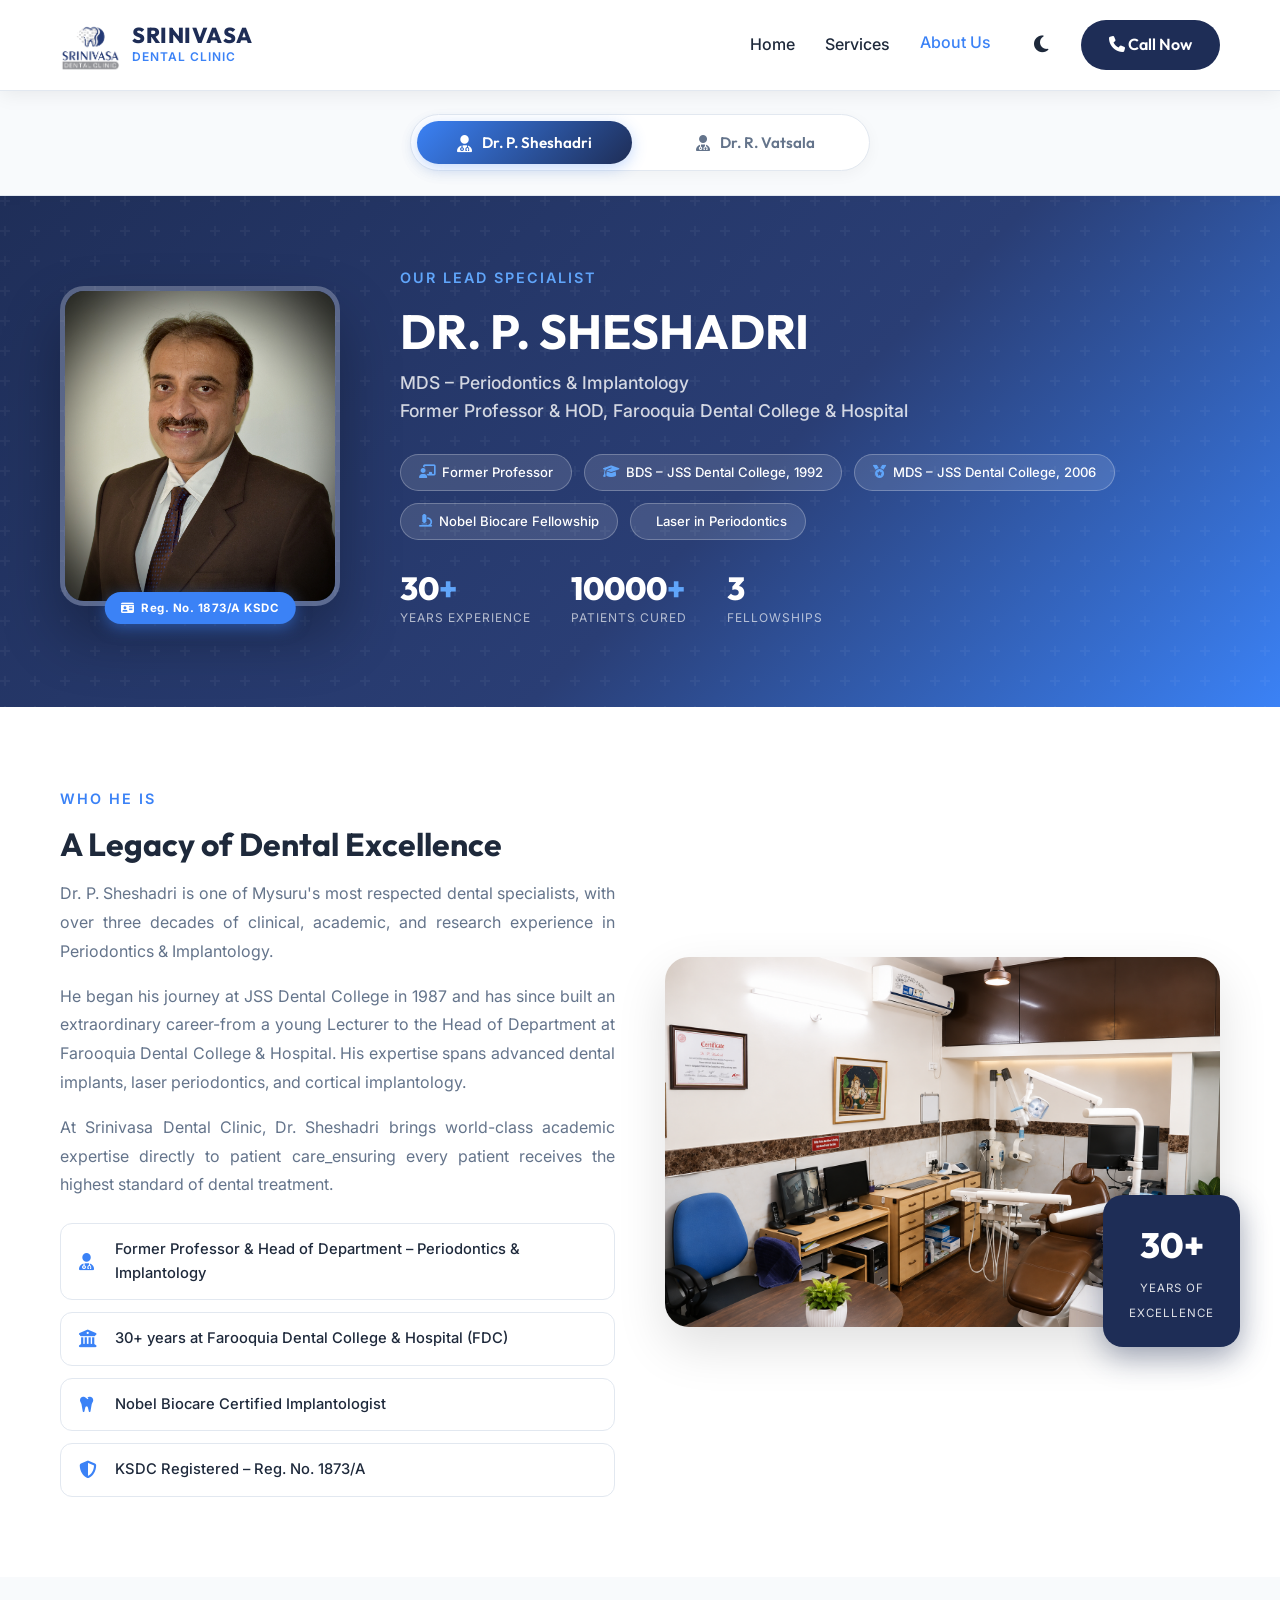
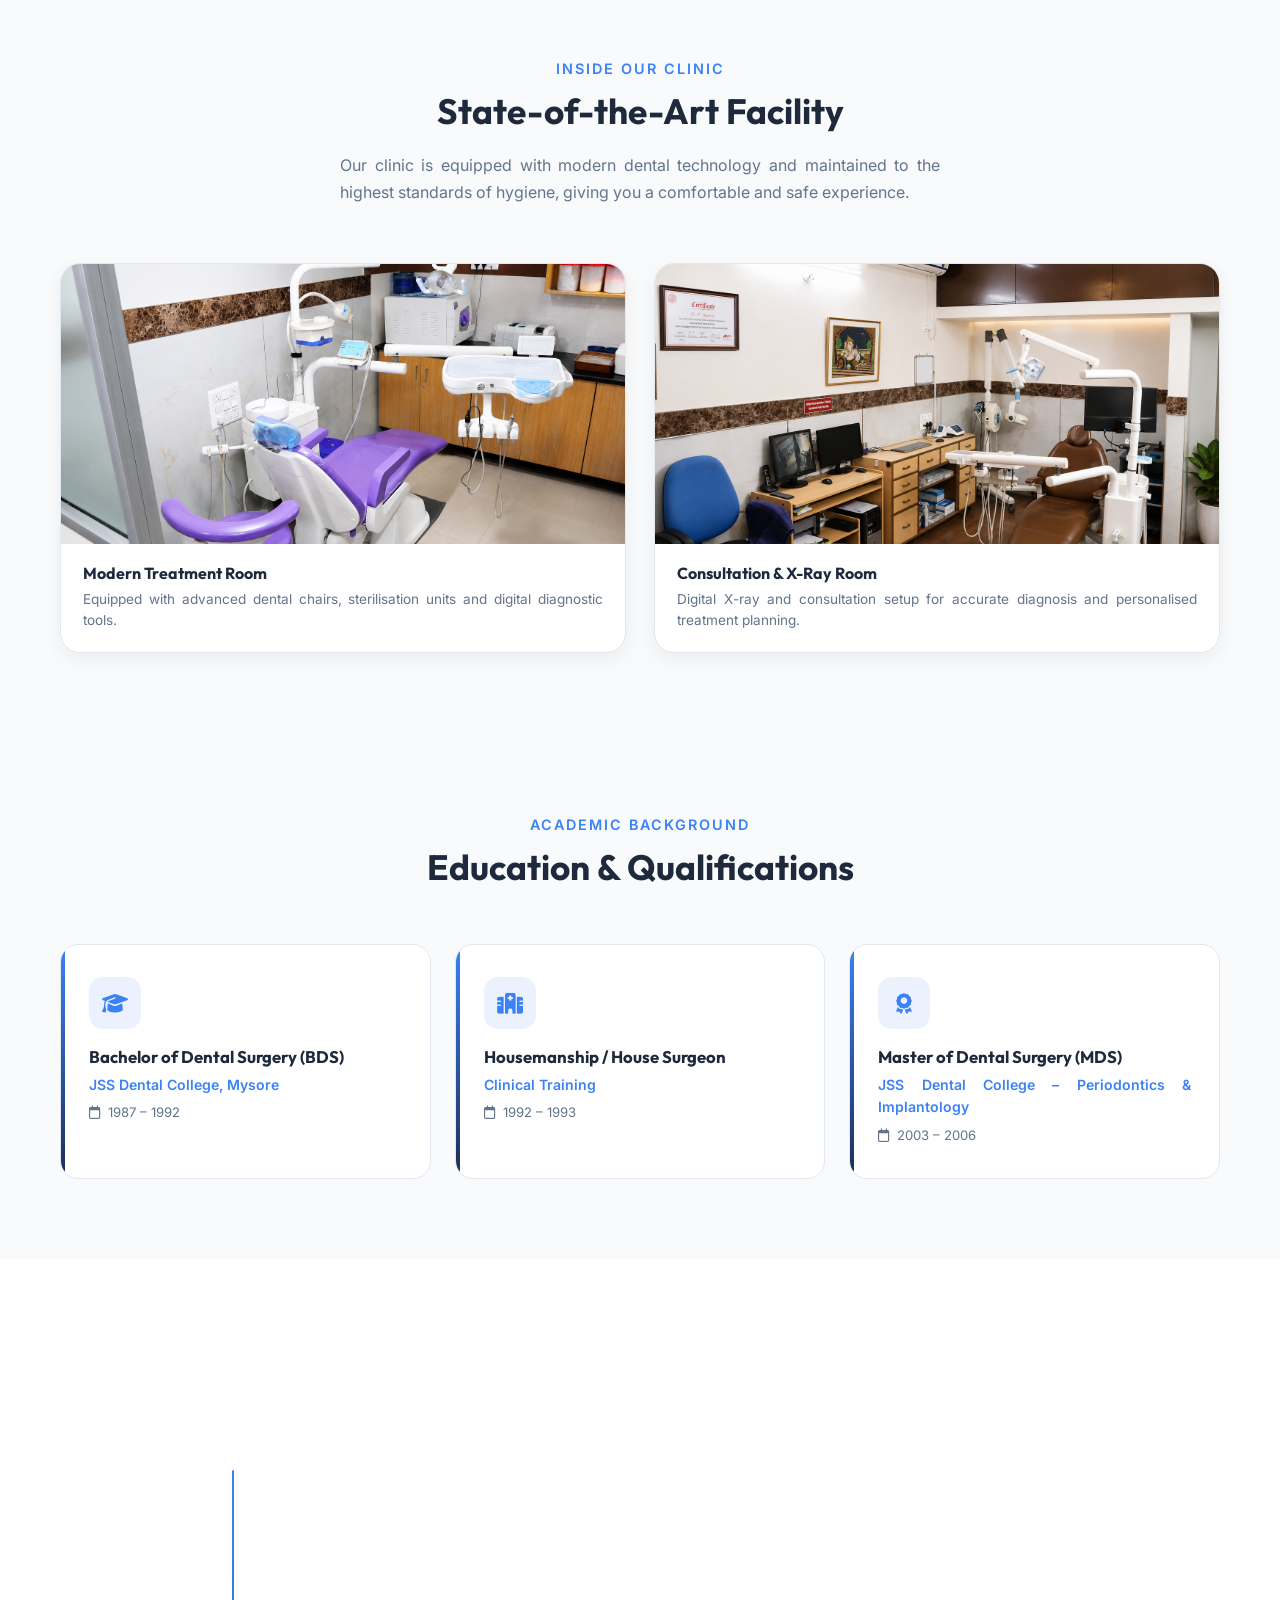
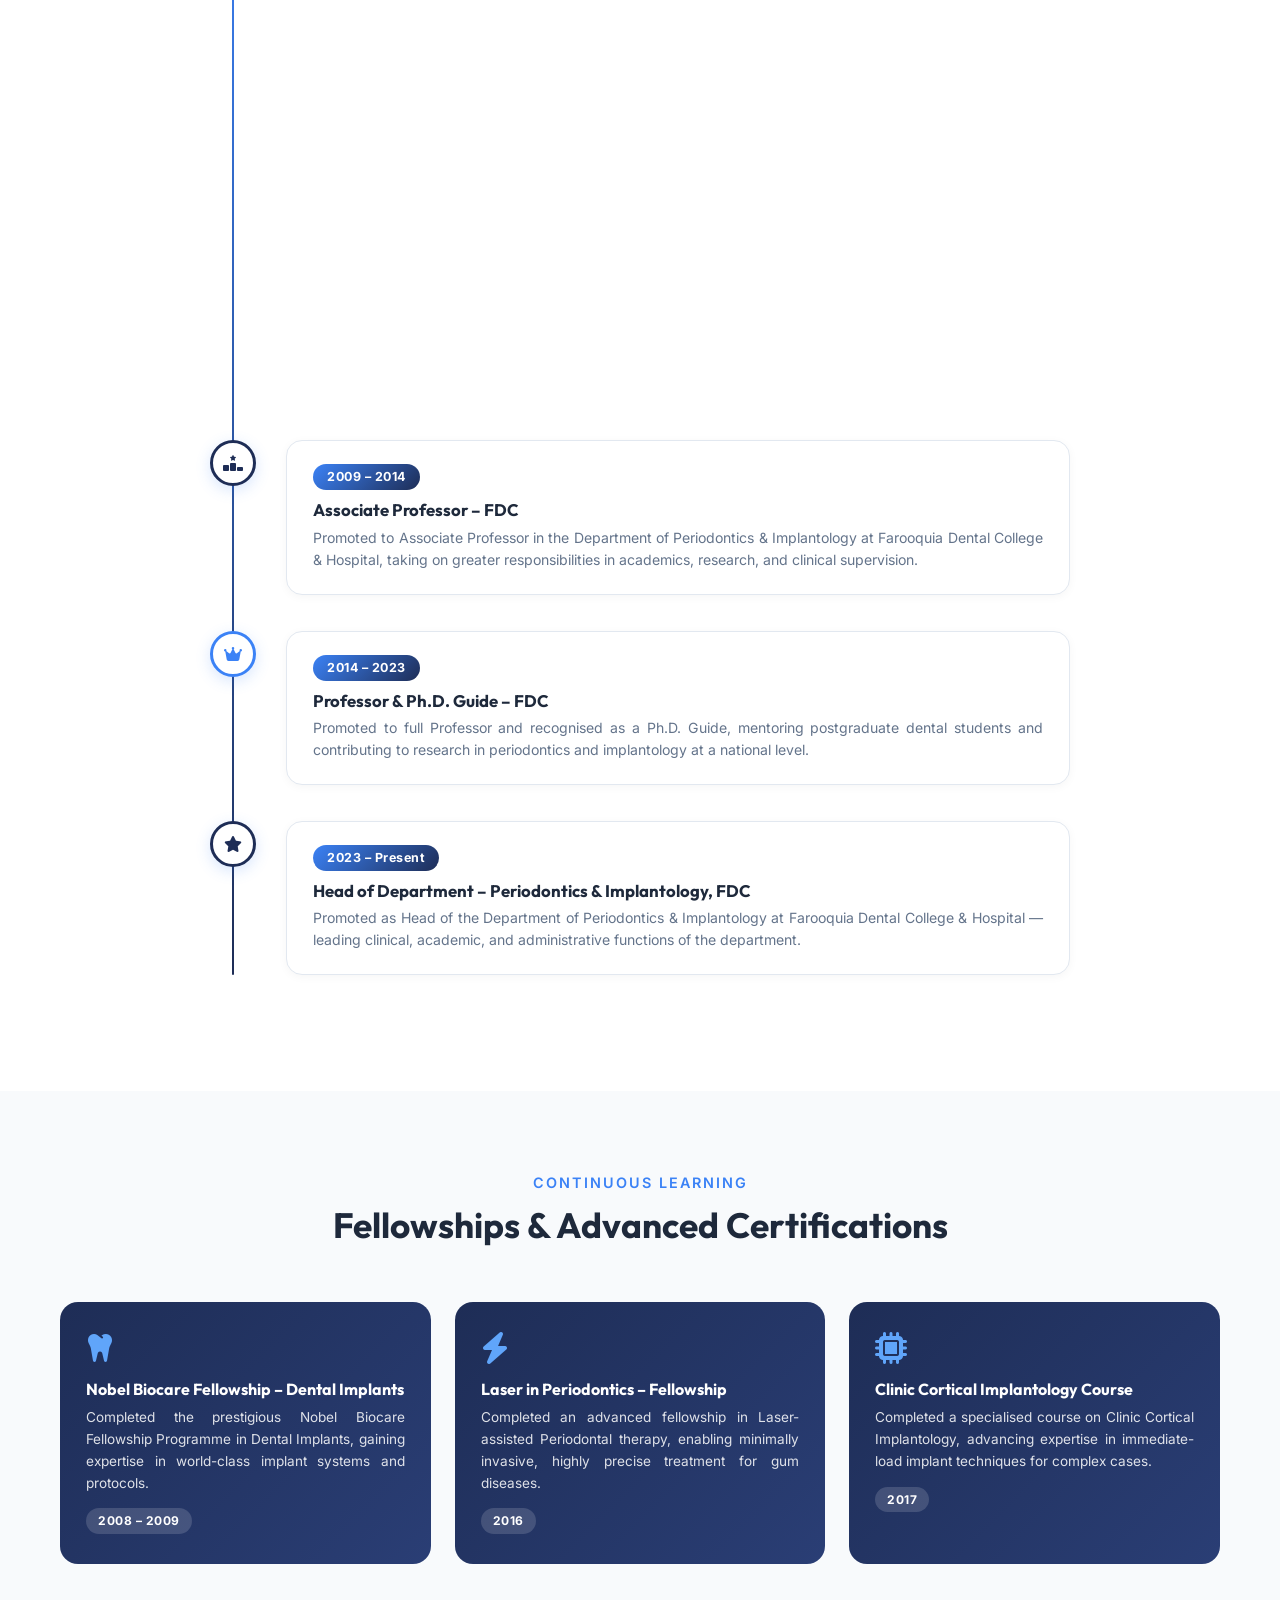
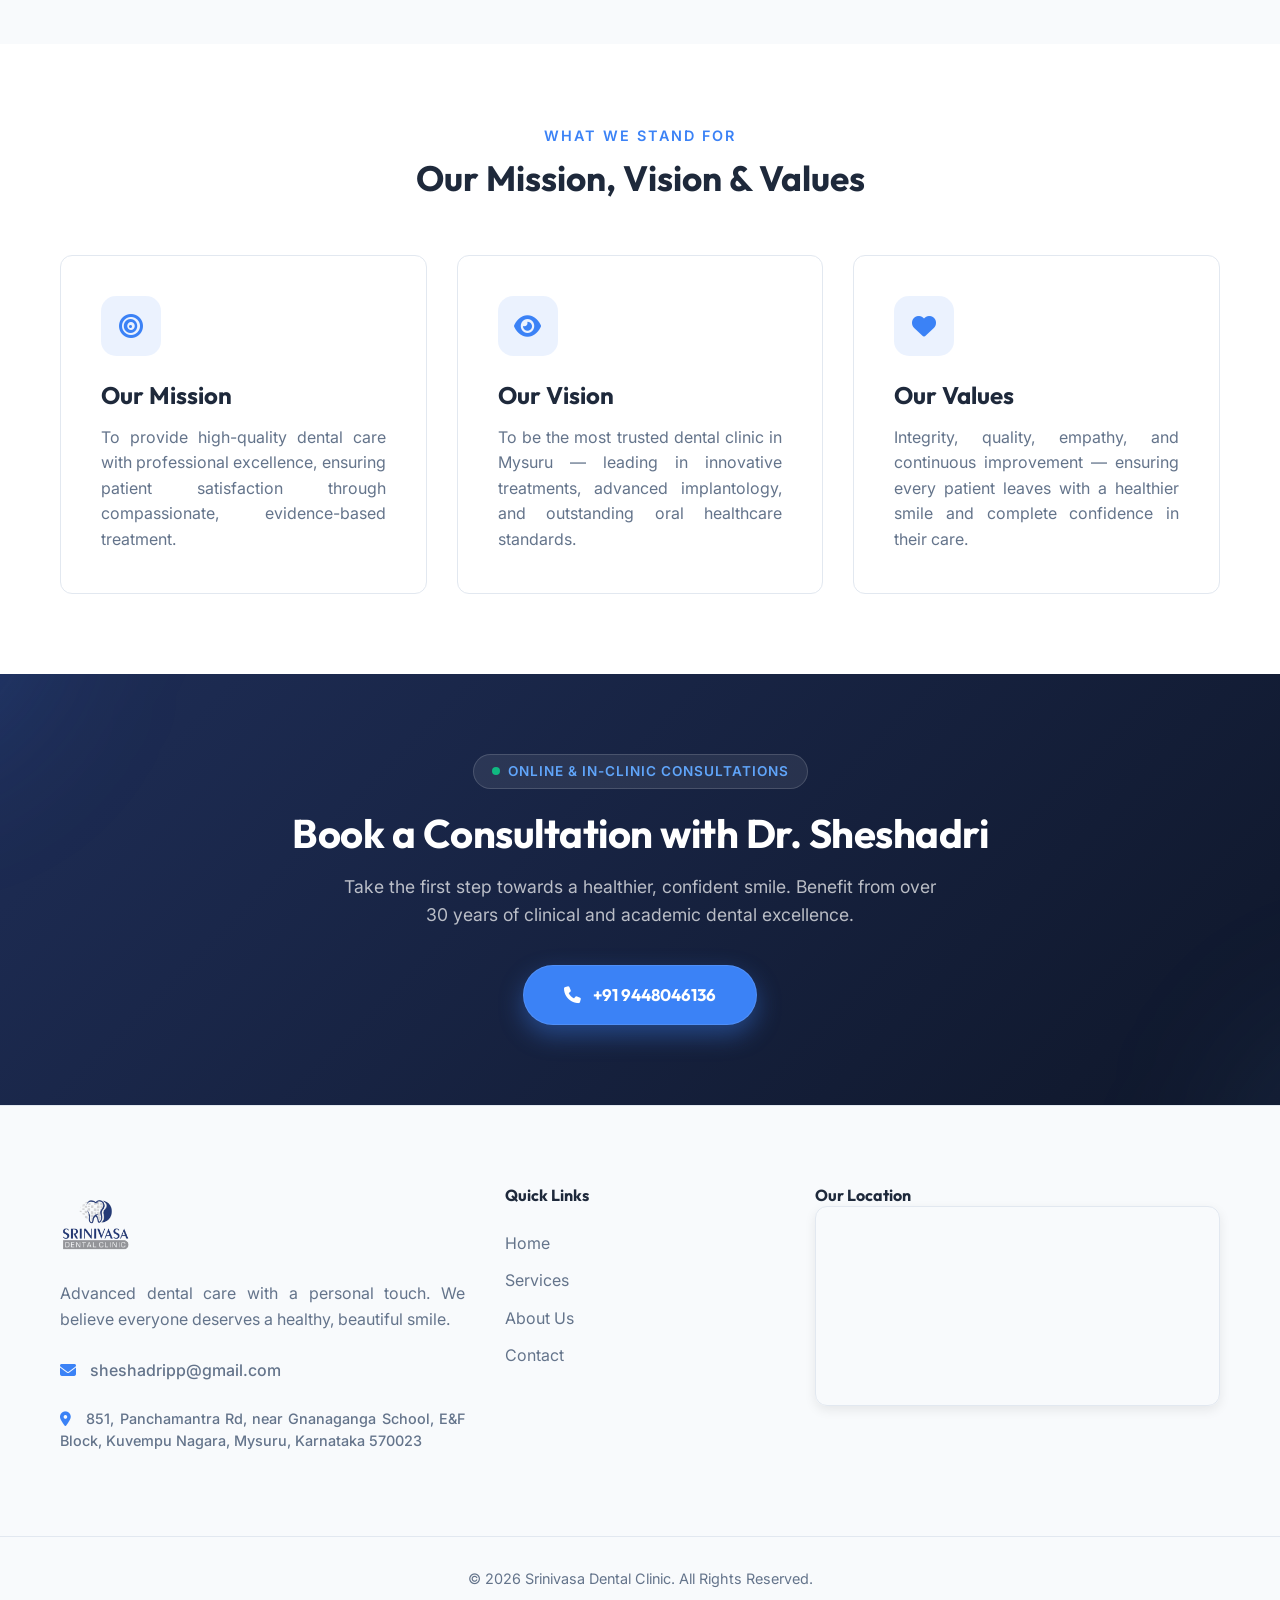
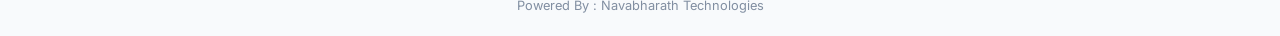
==== about.html @ b518168e "push2" ====
<!DOCTYPE html>
<html lang="en">

<head>
    <meta charset="UTF-8">
    <meta name="viewport" content="width=device-width, initial-scale=1.0">
    <title>About Dr. P. Sheshadri – Srinivasa Dental Clinic, Mysuru</title>
    <meta name="description"
        content="Learn about Dr. P. Sheshadri – MDS Periodontics & Implantology, Professor & HOD at Farooquia Dental College, with 30+ years of dental expertise in Mysuru.">
    <meta name="keywords"
        content="Best dental clinic in Mysuru, Best Dentist Near Me, Dental Clinic in Kuvempunagar Mysuru, Dentist in Mysuru, Srinivasa Dental Clinic, Dr. P. Sheshadri, dentist, Kuvempunagar, dental implants Mysuru">
    <link rel="preconnect" href="https://fonts.googleapis.com">
    <link rel="preconnect" href="https://fonts.gstatic.com" crossorigin>
    <link
        href="https://fonts.googleapis.com/css2?family=Inter:wght@400;500;600&family=Outfit:wght@400;600;700;800&display=swap"
        rel="stylesheet">
    <link rel="stylesheet" href="https://cdnjs.cloudflare.com/ajax/libs/font-awesome/6.4.0/css/all.min.css">
    <link rel="shortcut icon" href="assets/logo.png" type="image/x-icon">
    <link rel="stylesheet" href="style.css">
    <style>
        /* ── About Page Specific Styles ── */

        /* Hero Banner */
        .about-hero {
            background: linear-gradient(135deg, #1E2D56 0%, #2A3E75 60%, #3B82F6 100%);
            padding: 160px 0 80px;
            position: relative;
            overflow: hidden;
        }

        .about-hero::before {
            content: '';
            position: absolute;
            inset: 0;
            background: url("data:image/svg+xml,%3Csvg width='60' height='60' viewBox='0 0 60 60' xmlns='http://www.w3.org/2000/svg'%3E%3Cg fill='none' fill-rule='evenodd'%3E%3Cg fill='%23ffffff' fill-opacity='0.04'%3E%3Cpath d='M36 34v-4h-2v4h-4v2h4v4h2v-4h4v-2h-4zm0-30V0h-2v4h-4v2h4v4h2V6h4V4h-4zM6 34v-4H4v4H0v2h4v4h2v-4h4v-2H6zM6 4V0H4v4H0v2h4v4h2V6h4V4H6z'/%3E%3C/g%3E%3C/g%3E%3C/svg%3E");
        }

        .about-hero-content {
            position: relative;
            z-index: 1;
            display: grid;
            grid-template-columns: auto 1fr;
            gap: 60px;
            align-items: center;
        }

        .about-hero-img-wrap {
            position: relative;
            flex-shrink: 0;
        }

        .about-hero-img-wrap img {
            width: 280px;
            height: 320px;
            object-fit: cover;
            border-radius: 24px;
            border: 5px solid rgba(255, 255, 255, 0.25);
            box-shadow: 0 30px 60px rgba(0, 0, 0, 0.3);
            display: block;
        }

        .reg-badge {
            position: absolute;
            bottom: -18px;
            left: 50%;
            transform: translateX(-50%);
            background: #3B82F6;
            color: #fff;
            font-size: 0.72rem;
            font-weight: 700;
            padding: 7px 16px;
            border-radius: 30px;
            white-space: nowrap;
            letter-spacing: 0.5px;
            box-shadow: 0 4px 15px rgba(59, 130, 246, 0.5);
        }

        .about-hero-text h1 {
            font-size: 3rem;
            color: #fff;
            line-height: 1.15;
            margin-bottom: 10px;
        }

        .about-hero-text .subtitle {
            font-size: 1.1rem;
            color: rgba(255, 255, 255, 0.8);
            margin-bottom: 28px;
            font-weight: 500;
        }

        .about-hero-chips {
            display: flex;
            flex-wrap: wrap;
            gap: 12px;
            margin-bottom: 32px;
        }

        .hero-chip {
            background: rgba(255, 255, 255, 0.12);
            border: 1px solid rgba(255, 255, 255, 0.25);
            color: #fff;
            padding: 7px 18px;
            border-radius: 30px;
            font-size: 0.82rem;
            font-weight: 500;
            display: flex;
            align-items: center;
            gap: 7px;
        }

        .hero-chip i {
            color: #60A5FA;
        }

        .about-hero-stats {
            display: flex;
            gap: 40px;
        }

        .ah-stat {
            display: flex;
            flex-direction: column;
        }

        .ah-stat-num {
            font-size: 2rem;
            font-weight: 800;
            color: #fff;
            font-family: 'Outfit', sans-serif;
            line-height: 1;
        }

        .ah-stat-num span {
            color: #60A5FA;
        }

        .ah-stat-lbl {
            font-size: 0.75rem;
            color: rgba(255, 255, 255, 0.65);
            text-transform: uppercase;
            letter-spacing: 1px;
            margin-top: 4px;
        }

        /* ── Section wrapper ── */
        .about-page-section {
            padding: 80px 0;
        }

        .about-page-section.alt-bg {
            background: #F8FAFC;
        }

        /* ── Section Title ── */
        .section-title-block {
            text-align: center;
            margin-bottom: 56px;
        }

        .section-title-block .section-tag {
            margin-bottom: 10px;
        }

        .section-title-block h2 {
            font-size: 2.2rem;
            color: var(--text-dark);
        }

        /* ── Intro Cards ── */
        .intro-grid {
            display: grid;
            grid-template-columns: 1fr 1fr;
            gap: 50px;
            align-items: center;
        }

        .intro-text h2 {
            font-size: 2rem;
            margin-bottom: 16px;
            color: var(--text-dark);
        }

        .intro-text p {
            color: var(--text-muted);
            line-height: 1.8;
            margin-bottom: 16px;
        }

        .intro-features {
            margin-top: 24px;
            display: grid;
            gap: 12px;
        }

        .intro-feature-item {
            display: flex;
            align-items: center;
            gap: 14px;
            background: var(--bg-white);
            border: 1px solid var(--border-color);
            border-radius: 12px;
            padding: 14px 18px;
            transition: all 0.3s ease;
        }

        .intro-feature-item:hover {
            border-color: var(--accent);
            box-shadow: 0 4px 16px rgba(59, 130, 246, 0.1);
            transform: translateX(4px);
        }

        .intro-feature-item i {
            color: var(--accent);
            font-size: 1.1rem;
            width: 22px;
            flex-shrink: 0;
        }

        .intro-feature-item span {
            font-weight: 500;
            color: var(--text-dark);
            font-size: 0.92rem;
        }

        .intro-img-col {
            position: relative;
        }

        .intro-img-col img {
            width: 100%;
            border-radius: 24px;
            box-shadow: 0 20px 50px rgba(0, 0, 0, 0.12);
        }

        .exp-float-badge {
            position: absolute;
            bottom: -20px;
            right: -20px;
            background: var(--primary);
            color: #fff;
            padding: 22px 26px;
            border-radius: 20px;
            text-align: center;
            box-shadow: 0 10px 30px rgba(30, 45, 86, 0.4);
        }

        .exp-float-badge .num {
            display: block;
            font-size: 2.2rem;
            font-weight: 800;
            font-family: 'Outfit', sans-serif;
        }

        .exp-float-badge .lbl {
            font-size: 0.72rem;
            text-transform: uppercase;
            letter-spacing: 1px;
            opacity: 0.85;
        }

        /* ── Timeline ── */
        .timeline {
            position: relative;
            padding-left: 0;
            max-width: 860px;
            margin: 0 auto;
        }

        .timeline::before {
            content: '';
            position: absolute;
            left: 22px;
            top: 0;
            bottom: 0;
            width: 2px;
            background: linear-gradient(to bottom, var(--accent), var(--primary));
            border-radius: 2px;
        }

        .tl-item {
            display: flex;
            gap: 30px;
            margin-bottom: 36px;
            position: relative;
            align-items: flex-start;
        }

        .tl-dot {
            width: 46px;
            height: 46px;
            border-radius: 50%;
            background: var(--bg-white);
            border: 3px solid var(--accent);
            display: flex;
            align-items: center;
            justify-content: center;
            color: var(--accent);
            font-size: 1rem;
            flex-shrink: 0;
            box-shadow: 0 4px 15px rgba(59, 130, 246, 0.2);
            z-index: 1;
        }

        .tl-item:nth-child(even) .tl-dot {
            border-color: var(--primary);
            color: var(--primary);
        }

        .tl-body {
            background: var(--bg-white);
            border: 1px solid var(--border-color);
            border-radius: 16px;
            padding: 22px 26px;
            flex: 1;
            transition: all 0.3s ease;
            box-shadow: 0 2px 10px rgba(0, 0, 0, 0.04);
        }

        .tl-body:hover {
            border-color: var(--accent);
            box-shadow: 0 8px 24px rgba(59, 130, 246, 0.1);
            transform: translateY(-2px);
        }

        .tl-year {
            display: inline-block;
            background: linear-gradient(135deg, var(--accent), var(--primary));
            color: #fff;
            padding: 3px 14px;
            border-radius: 20px;
            font-size: 0.78rem;
            font-weight: 700;
            margin-bottom: 10px;
            letter-spacing: 0.5px;
        }

        .tl-body h4 {
            font-size: 1.05rem;
            color: var(--text-dark);
            margin-bottom: 6px;
            font-family: 'Outfit', sans-serif;
        }

        .tl-body p {
            font-size: 0.88rem;
            color: var(--text-muted);
            line-height: 1.6;
            margin: 0;
        }

        /* ── Education Cards ── */
        .edu-grid {
            display: grid;
            grid-template-columns: repeat(auto-fit, minmax(280px, 1fr));
            gap: 24px;
        }

        .edu-card {
            background: var(--bg-white);
            border: 1px solid var(--border-color);
            border-radius: 18px;
            padding: 32px 28px;
            transition: all 0.3s ease;
            position: relative;
            overflow: hidden;
        }

        .edu-card::before {
            content: '';
            position: absolute;
            top: 0;
            left: 0;
            width: 4px;
            height: 100%;
            background: linear-gradient(to bottom, var(--accent), var(--primary));
            border-radius: 4px 0 0 4px;
        }

        .edu-card:hover {
            transform: translateY(-6px);
            box-shadow: 0 16px 40px rgba(59, 130, 246, 0.12);
            border-color: var(--accent);
        }

        .edu-icon {
            width: 52px;
            height: 52px;
            background: rgba(59, 130, 246, 0.1);
            border-radius: 14px;
            display: flex;
            align-items: center;
            justify-content: center;
            color: var(--accent);
            font-size: 1.3rem;
            margin-bottom: 18px;
        }

        .edu-card h4 {
            font-size: 1.05rem;
            color: var(--text-dark);
            margin-bottom: 6px;
        }

        .edu-card .edu-inst {
            color: var(--accent);
            font-size: 0.88rem;
            font-weight: 600;
            margin-bottom: 6px;
        }

        .edu-card .edu-year {
            color: var(--text-muted);
            font-size: 0.82rem;
        }

        /* ── Fellowships ── */
        .fellowship-grid {
            display: grid;
            grid-template-columns: repeat(auto-fit, minmax(260px, 1fr));
            gap: 24px;
        }

        .fellowship-card {
            background: linear-gradient(135deg, var(--primary) 0%, #2A3E75 100%);
            color: #fff;
            border-radius: 18px;
            padding: 30px 26px;
            transition: all 0.3s ease;
        }

        .fellowship-card:hover {
            transform: translateY(-6px);
            box-shadow: 0 16px 40px rgba(30, 45, 86, 0.35);
        }

        .fellowship-card i {
            font-size: 2rem;
            color: #60A5FA;
            margin-bottom: 16px;
            display: block;
        }

        .fellowship-card h4 {
            font-size: 1rem;
            margin-bottom: 8px;
            font-family: 'Outfit', sans-serif;
            color: #fff;
        }

        .fellowship-card p {
            font-size: 0.85rem;
            opacity: 0.85;
            line-height: 1.6;
            margin: 0;
            color: #fff;
        }

        .fellowship-card .f-year {
            display: inline-block;
            background: rgba(255, 255, 255, 0.15);
            padding: 3px 12px;
            border-radius: 20px;
            font-size: 0.75rem;
            font-weight: 700;
            margin-top: 14px;
            letter-spacing: 0.5px;
        }

        /* ── Clinic Gallery ── */
        .clinic-gallery-grid {
            display: grid;
            grid-template-columns: 1fr 1fr;
            gap: 28px;
        }

        .clinic-gallery-card {
            background: var(--bg-white);
            border-radius: 20px;
            overflow: hidden;
            border: 1px solid var(--border-color);
            box-shadow: 0 6px 20px rgba(0, 0, 0, 0.06);
            transition: all 0.35s ease;
        }

        .clinic-gallery-card:hover {
            transform: translateY(-8px);
            box-shadow: 0 20px 50px rgba(30, 45, 86, 0.14);
            border-color: var(--accent);
        }

        .clinic-gallery-img-wrap {
            position: relative;
            overflow: hidden;
            height: 280px;
        }

        .clinic-gallery-img-wrap img {
            width: 100%;
            height: 100%;
            object-fit: cover;
            display: block;
            transition: transform 0.5s ease;
        }

        .clinic-gallery-card:hover .clinic-gallery-img-wrap img {
            transform: scale(1.06);
        }

        .clinic-gallery-overlay {
            position: absolute;
            inset: 0;
            background: linear-gradient(to top, rgba(30, 45, 86, 0.75) 0%, transparent 60%);
            display: flex;
            flex-direction: column;
            align-items: flex-start;
            justify-content: flex-end;
            padding: 22px;
            opacity: 0;
            transition: opacity 0.35s ease;
        }

        .clinic-gallery-card:hover .clinic-gallery-overlay {
            opacity: 1;
        }

        .clinic-gallery-overlay i {
            font-size: 1.6rem;
            color: #60A5FA;
            margin-bottom: 8px;
        }

        .clinic-gallery-overlay span {
            color: #fff;
            font-size: 1rem;
            font-weight: 700;
            font-family: 'Outfit', sans-serif;
        }

        .clinic-gallery-caption {
            padding: 20px 22px;
        }

        .clinic-gallery-caption h4 {
            font-size: 1rem;
            color: var(--text-dark);
            margin-bottom: 6px;
            font-family: 'Outfit', sans-serif;
        }

        .clinic-gallery-caption p {
            font-size: 0.85rem;
            color: var(--text-muted);
            line-height: 1.6;
            margin: 0;
        }

        /* ── Responsive ── */
        @media (max-width: 1024px) {
            .about-hero-content {
                gap: 30px;
            }
            .intro-grid {
                gap: 30px;
            }
            .about-hero-img-wrap img {
                width: 240px;
                height: 280px;
            }
            .about-hero-text h1 {
                font-size: 2.6rem;
            }
        }

        @media (max-width: 900px) {
            .about-hero-content {
                grid-template-columns: 1fr;
                text-align: center;
            }

            .about-hero-img-wrap {
                margin: 0 auto;
            }

            .about-hero-stats {
                justify-content: center;
            }

            .about-hero-chips {
                justify-content: center;
            }

            .intro-grid {
                grid-template-columns: 1fr;
            }

            .exp-float-badge {
                right: 0;
                bottom: 0;
            }

            .about-hero-text h1 {
                font-size: 2.2rem;
            }
        }

        @media (max-width: 600px) {
            .about-hero {
                padding: 130px 0 70px;
            }

            .about-hero-img-wrap img {
                width: 220px;
                height: 260px;
            }

            .about-hero-stats {
                gap: 20px;
                flex-wrap: wrap;
                justify-content: center;
            }

            .timeline::before {
                left: 18px;
            }

            .tl-item {
                gap: 15px;
                margin-bottom: 24px;
            }

            .tl-body {
                padding: 16px 18px;
            }

            .tl-dot {
                width: 38px;
                height: 38px;
            }

            .clinic-gallery-grid {
                grid-template-columns: 1fr;
            }

            .clinic-gallery-img-wrap {
                height: 220px;
            }
        }

        /* ── Doctor Switcher Styles ── */
        .doctor-switcher-wrap {
            background: #F8FAFC;
            padding: 24px 0;
            border-bottom: 1px solid var(--border-color);
            position: sticky;
            top: 90px;
            z-index: 100;
            box-shadow: 0 4px 12px rgba(0,0,0,0.02);
            transition: all 0.3s ease;
        }
        
        [data-theme="dark"] .doctor-switcher-wrap {
            background: #0F172A;
            border-color: #334155;
        }

        .doctor-switcher {
            display: flex;
            justify-content: center;
            gap: 16px;
            max-width: 460px;
            margin: 0 auto;
            background: #FFFFFF;
            padding: 6px;
            border-radius: 40px;
            border: 1px solid var(--border-color);
            box-shadow: 0 4px 15px rgba(0, 0, 0, 0.04);
        }

        [data-theme="dark"] .doctor-switcher {
            background: #1E293B;
            border-color: rgba(255,255,255,0.05);
            box-shadow: 0 4px 15px rgba(0, 0, 0, 0.2);
        }

        .switcher-btn {
            flex: 1;
            display: flex;
            align-items: center;
            justify-content: center;
            gap: 10px;
            padding: 12px 24px;
            border: none;
            background: transparent;
            color: var(--text-muted);
            font-family: 'Outfit', sans-serif;
            font-size: 0.95rem;
            font-weight: 600;
            border-radius: 30px;
            cursor: pointer;
            transition: all 0.3s cubic-bezier(0.4, 0, 0.2, 1);
        }

        .switcher-btn i {
            font-size: 1rem;
            transition: transform 0.3s ease;
        }

        .switcher-btn:hover {
            color: var(--text-dark);
        }

        .switcher-btn.active {
            background: linear-gradient(135deg, var(--accent), var(--primary));
            color: #fff;
            box-shadow: 0 4px 15px rgba(59, 130, 246, 0.3);
        }

        .switcher-btn.active i {
            transform: scale(1.1);
        }

        /* ── Profile Containers & Transitions ── */
        .doctor-profile-block {
            transition: opacity 0.3s ease, transform 0.3s ease;
            opacity: 0;
            transform: translateY(15px);
        }

        .doctor-profile-block.active {
            opacity: 1;
            transform: translateY(0);
        }

        .doctor-profile-vatsala {
            display: none;
        }
    </style>
</head>

<body id="top">
    <!-- Scroll Progress -->
    <div id="scroll-progress" class="scroll-progress"></div>

    <!-- Navigation -->
    <nav id="navbar">
        <div class="container nav-container">
            <a href="index.html" class="logo">
                <img src="assets/logo.png" alt="Srinivasa Dental Clinic Logo">
                <div class="logo-text">
                    <span class="logo-title">Srinivasa</span>
                    <span class="logo-subtitle">Dental Clinic</span>
                </div>
            </a>
            <div class="menu-toggle" id="mobile-menu">
                <span class="bar"></span>
                <span class="bar"></span>
                <span class="bar"></span>
            </div>
            <div class="nav-links" id="nav-links">
                <a href="index.html">Home</a>
                <a href="index.html#services">Services</a>
                <a href="about.html" class="active">About Us</a>
                <div class="nav-actions">
                    <button id="theme-toggle" class="theme-toggle" aria-label="Toggle Theme">
                        <i class="fa-solid fa-moon"></i>
                        <i class="fa-solid fa-sun"></i>
                    </button>
                    <a href="tel:+919448046136" class="btn btn-primary"><i class="fa-solid fa-phone"></i> Call Now</a>
                </div>
            </div>
        </div>
    </nav>

    <!-- Doctor Switcher -->
    <div class="doctor-switcher-wrap">
        <div class="container">
            <div class="doctor-switcher">
                <button class="switcher-btn active" data-target="sheshadri">
                    <i class="fa-solid fa-user-doctor"></i>
                    <span>Dr. P. Sheshadri</span>
                </button>
                <button class="switcher-btn" data-target="vatsala">
                    <i class="fa-solid fa-user-doctor"></i>
                    <span>Dr. R. Vatsala</span>
                </button>
            </div>
        </div>
    </div>

    <div class="doctor-profile-sheshadri doctor-profile-block active">
        <!-- ═══════════════════════════════════════
             HERO BANNER
        ═══════════════════════════════════════ -->
        <header class="about-hero">
            <div class="container about-hero-content">
            <!-- Doctor Photo -->
            <div class="about-hero-img-wrap reveal-left">
                <img src="assets/Dr.P.Sheshadi.jpg" alt="Dr. P. Sheshadri">
                <div class="reg-badge"><i class="fa-solid fa-id-card"></i>&nbsp; Reg. No. 1873/A KSDC</div>
            </div>

            <!-- Doctor Info -->
            <div class="about-hero-text animate-up">
                <span class="section-tag" style="color:#60A5FA;">Our Lead Specialist</span>
                <h1>DR. P. SHESHADRI</h1>
                <p class="subtitle">MDS – Periodontics &amp; Implantology<br>Former Professor &amp; HOD, Farooquia Dental
                    College &amp; Hospital</p>

                <div class="about-hero-chips">
                    <div class="hero-chip"><i class="fa-solid fa-chalkboard-user"></i> Former Professor</div>
                    <div class="hero-chip"><i class="fa-solid fa-graduation-cap"></i> BDS – JSS Dental College, 1992
                    </div>
                    <div class="hero-chip"><i class="fa-solid fa-medal"></i> MDS – JSS Dental College, 2006</div>
                    <div class="hero-chip"><i class="fa-solid fa-microscope"></i> Nobel Biocare Fellowship</div>
                    <div class="hero-chip"><i class="fa-solid fa-laser-pointer"></i> Laser in Periodontics</div>
                </div>

                <div class="about-hero-stats">
                    <div class="ah-stat">
                        <span class="ah-stat-num">30<span>+</span></span>
                        <span class="ah-stat-lbl">Years Experience</span>
                    </div>
                    <div class="ah-stat">
                        <span class="ah-stat-num">10000<span>+</span></span>
                        <span class="ah-stat-lbl">Patients Cured</span>
                    </div>
                    <div class="ah-stat">
                        <span class="ah-stat-num">3<span></span></span>
                        <span class="ah-stat-lbl">Fellowships</span>
                    </div>
                </div>
            </div>
        </div>
    </header>

    <!-- ═══════════════════════════════════════
         INTRO / ABOUT SECTION
    ═══════════════════════════════════════ -->
    <section class="about-page-section">
        <div class="container intro-grid">
            <div class="intro-text reveal-left">
                <span class="section-tag">Who He Is</span>
                <h2>A Legacy of Dental Excellence</h2>
                <p>Dr. P. Sheshadri is one of Mysuru's most respected dental specialists, with over three decades of
                    clinical, academic, and research experience in Periodontics &amp; Implantology.</p>
                <p>He began his journey at JSS Dental College in 1987 and has since built an extraordinary career-from a
                    young Lecturer to the Head of Department at Farooquia Dental College &amp; Hospital. His expertise
                    spans advanced dental implants, laser periodontics, and cortical implantology.</p>
                <p>At Srinivasa Dental Clinic, Dr. Sheshadri brings world-class academic expertise directly to patient
                    care_ensuring every patient receives the highest standard of dental treatment.</p>
                <div class="intro-features">
                    <div class="intro-feature-item">
                        <i class="fa-solid fa-user-doctor"></i>
                        <span>Former Professor &amp; Head of Department – Periodontics &amp; Implantology</span>
                    </div>
                    <div class="intro-feature-item">
                        <i class="fa-solid fa-building-columns"></i>
                        <span>30+ years at Farooquia Dental College &amp; Hospital (FDC)</span>
                    </div>
                    <div class="intro-feature-item">
                        <i class="fa-solid fa-tooth"></i>
                        <span>Nobel Biocare Certified Implantologist</span>
                    </div>
                    <div class="intro-feature-item">
                        <i class="fa-solid fa-shield-halved"></i>
                        <span>KSDC Registered – Reg. No. 1873/A</span>
                    </div>
                </div>
            </div>
            <div class="intro-img-col reveal-right delay-1">
                <img src="assets/hero3.png" alt="Advanced Dental Technology at Srinivasa Dental Clinic">
                <div class="exp-float-badge">
                    <span class="num">30+</span>
                    <span class="lbl">Years of<br>Excellence</span>
                </div>
            </div>
        </div>
    </section>
    </div>

    <div class="doctor-profile-vatsala doctor-profile-block">
        <!-- ═══════════════════════════════════════
             HERO BANNER (DR. VATSALA)
        ═══════════════════════════════════════ -->
        <header class="about-hero">
            <div class="container about-hero-content">
                <!-- Doctor Photo -->
                <div class="about-hero-img-wrap reveal-left">
                    <img src="assets/Vatsala.JPG" alt="Dr. R. Vatsala">
                    <div class="reg-badge"><i class="fa-solid fa-id-card"></i>&nbsp; Reg. No. 1711/A-KSDC</div>
                </div>

                <!-- Doctor Info -->
                <div class="about-hero-text animate-up">
                    <span class="section-tag" style="color:#60A5FA;">Former Associate Professor &amp; Specialist</span>
                    <h1>DR. R. VATSALA</h1>
                    <p class="subtitle">BDS, MDS – Conservative Dentistry &amp; Endodontics<br>Former Associate Professor, Farooquia Dental College &amp; Hospital</p>

                    <div class="about-hero-chips">
                        <div class="hero-chip"><i class="fa-solid fa-chalkboard-user"></i> Former Associate Professor</div>
                        <div class="hero-chip"><i class="fa-solid fa-graduation-cap"></i> BDS – JSS Dental College, 1992</div>
                        <div class="hero-chip"><i class="fa-solid fa-hospital"></i> House Surgency – 1991–92</div>
                        <div class="hero-chip"><i class="fa-solid fa-award"></i> MDS – Farooquia Dental College, 2016</div>
                    </div>

                    <div class="about-hero-stats">
                        <div class="ah-stat">
                            <span class="ah-stat-num">30<span>+</span></span>
                            <span class="ah-stat-lbl">Years Experience</span>
                        </div>
                        <div class="ah-stat">
                            <span class="ah-stat-num">10000<span>+</span></span>
                            <span class="ah-stat-lbl">Patients Cured</span>
                        </div>
                        <div class="ah-stat">
                            <span class="ah-stat-num">25<span>+</span></span>
                            <span class="ah-stat-lbl">Academic Years</span>
                        </div>
                    </div>
                </div>
            </div>
        </header>

        <!-- INTRO / ABOUT SECTION -->
        <section class="about-page-section">
            <div class="container intro-grid">
                <div class="intro-text reveal-left">
                    <span class="section-tag">Who She Is</span>
                    <h2>A Legacy of Academic &amp; Clinical Excellence</h2>
                    <p>Dr. R. Vatsala is a highly respected dental specialist and academician with over three decades of clinical, academic, and research experience in Conservative Dentistry &amp; Endodontics.</p>
                    <p>She completed her BDS from the prestigious JSS Dental College in 1992, followed by intensive House Surgency. Her academic journey began in 1992 as a Lecturer at KVG Dental College, Sullia, and later flourished at Farooquia Dental College, Mysore, teaching Prosthodontics, Conservative Dentistry, and Endodontics.</p>
                    <p>With an unwavering dedication to clinical perfection, she earned her MDS in Conservative Dentistry &amp; Endodontics in 2016. Today, she serves as an Associate Professor, mentoring future dentists while bringing senior-level expertise to patients at Srinivasa Dental Clinic.</p>
                    <div class="intro-features">
                        <div class="intro-feature-item">
                            <i class="fa-solid fa-user-doctor"></i>
                            <span>Former Associate Professor – Conservative Dentistry &amp; Endodontics</span>
                        </div>
                        <div class="intro-feature-item">
                            <i class="fa-solid fa-building-columns"></i>
                            <span>Over 25 years teaching at Farooquia Dental College</span>
                        </div>
                        <div class="intro-feature-item">
                            <i class="fa-solid fa-shield-halved"></i>
                            <span>KSDC Registered – Reg. No. 1711/A-KSDC</span>
                        </div>
                    </div>
                </div>
                <div class="intro-img-col reveal-right delay-1">
                    <img src="assets/hero2.png" alt="Advanced Dental Treatment at Srinivasa Dental Clinic">
                    <div class="exp-float-badge">
                        <span class="num">30+</span>
                        <span class="lbl">Years of<br>Excellence</span>
                    </div>
                </div>
            </div>
        </section>
    </div>

    <!-- ═══════════════════════════════════════
         CLINIC GALLERY
    ═══════════════════════════════════════ -->
    <section class="about-page-section alt-bg">
        <div class="container">
            <div class="section-title-block animate-up">
                <span class="section-tag">Inside Our Clinic</span>
                <h2>State-of-the-Art Facility</h2>
                <p style="color:var(--text-muted); max-width:600px; margin:0 auto; font-size:1rem; line-height:1.7;">
                    Our clinic is equipped with modern dental technology and maintained to the highest standards of
                    hygiene, giving you a comfortable and safe experience.
                </p>
            </div>
            <div class="clinic-gallery-grid">
                <div class="clinic-gallery-card scale-up delay-1">
                    <div class="clinic-gallery-img-wrap">
                        <img src="assets/hero2.png" alt="Dental Treatment Room – Srinivasa Dental Clinic">
                        <div class="clinic-gallery-overlay">
                            <i class="fa-solid fa-tooth"></i>
                            <span>Treatment Room</span>
                        </div>
                    </div>
                    <div class="clinic-gallery-caption">
                        <h4>Modern Treatment Room</h4>
                        <p>Equipped with advanced dental chairs, sterilisation units and digital diagnostic tools.</p>
                    </div>
                </div>
                <div class="clinic-gallery-card scale-up delay-2">
                    <div class="clinic-gallery-img-wrap">
                        <img src="assets/hero3.png" alt="Consultation Room – Srinivasa Dental Clinic">
                        <div class="clinic-gallery-overlay">
                            <i class="fa-solid fa-user-doctor"></i>
                            <span>Consultation &amp; X-Ray Room</span>
                        </div>
                    </div>
                    <div class="clinic-gallery-caption">
                        <h4>Consultation &amp; X-Ray Room</h4>
                        <p>Digital X-ray and consultation setup for accurate diagnosis and personalised treatment
                            planning.</p>
                    </div>
                </div>
            </div>
        </div>
    </section>

    <div class="doctor-profile-sheshadri doctor-profile-block active">
        <!-- ═══════════════════════════════════════
             EDUCATION
        ═══════════════════════════════════════ -->
        <section class="about-page-section alt-bg">
        <div class="container">
            <div class="section-title-block animate-up">
                <span class="section-tag">Academic Background</span>
                <h2>Education &amp; Qualifications</h2>
            </div>
            <div class="edu-grid">
                <div class="edu-card scale-up delay-1">
                    <div class="edu-icon"><i class="fa-solid fa-graduation-cap"></i></div>
                    <h4>Bachelor of Dental Surgery (BDS)</h4>
                    <p class="edu-inst">JSS Dental College, Mysore</p>
                    <p class="edu-year"><i class="fa-regular fa-calendar"></i>&nbsp; 1987 – 1992</p>
                </div>
                <div class="edu-card scale-up delay-2">
                    <div class="edu-icon"><i class="fa-solid fa-hospital"></i></div>
                    <h4>Housemanship / House Surgeon</h4>
                    <p class="edu-inst">Clinical Training</p>
                    <p class="edu-year"><i class="fa-regular fa-calendar"></i>&nbsp; 1992 – 1993</p>
                </div>
                <div class="edu-card scale-up delay-3">
                    <div class="edu-icon"><i class="fa-solid fa-award"></i></div>
                    <h4>Master of Dental Surgery (MDS)</h4>
                    <p class="edu-inst">JSS Dental College – Periodontics &amp; Implantology</p>
                    <p class="edu-year"><i class="fa-regular fa-calendar"></i>&nbsp; 2003 – 2006</p>
                </div>
            </div>
        </div>
    </section>

    <!-- ═══════════════════════════════════════
         CAREER TIMELINE
    ═══════════════════════════════════════ -->
    <section class="about-page-section">
        <div class="container">
            <div class="section-title-block animate-up">
                <span class="section-tag">Professional Journey</span>
                <h2>Career Timeline</h2>
            </div>
            <div class="timeline">

                <div class="tl-item scale-up delay-1">
                    <div class="tl-dot"><i class="fa-solid fa-chalkboard-user"></i></div>
                    <div class="tl-body">
                        <span class="tl-year">1993 – 2003</span>
                        <h4>Lecturer – Conservative Dentistry &amp; Endodontics</h4>
                        <p>Joined Farooquia Dental College on 1st May 1993 as Lecturer in the Department of Conservative
                            Dentistry &amp; Endodontics. Served for 10 dedicated years, building strong clinical and
                            teaching foundations.</p>
                    </div>
                </div>

                <div class="tl-item scale-up delay-2">
                    <div class="tl-dot"><i class="fa-solid fa-book-open"></i></div>
                    <div class="tl-body">
                        <span class="tl-year">2003 – 2006</span>
                        <h4>MDS Course – Periodontics &amp; Implantology</h4>
                        <p>Enrolled in the MDS programme at JSS Dental College in August 2003, specialising in
                            Periodontics &amp; Implantology. Successfully completed the MDS degree in 2006.</p>
                    </div>
                </div>

                <div class="tl-item scale-up delay-3">
                    <div class="tl-dot"><i class="fa-solid fa-user-doctor"></i></div>
                    <div class="tl-body">
                        <span class="tl-year">2006 – 2009</span>
                        <h4>Assistant Professor – Periodontics &amp; Implantology, FDC</h4>
                        <p>Joined Farooquia Dental College &amp; Hospital as Assistant Professor in the Department of
                            Periodontics &amp; Implantology after completing MDS. Focused on academic teaching and
                            clinical patient care.</p>
                    </div>
                </div>

                <div class="tl-item scale-up delay-1">
                    <div class="tl-dot"><i class="fa-solid fa-ranking-star"></i></div>
                    <div class="tl-body">
                        <span class="tl-year">2009 – 2014</span>
                        <h4>Associate Professor – FDC</h4>
                        <p>Promoted to Associate Professor in the Department of Periodontics &amp; Implantology at
                            Farooquia Dental College &amp; Hospital, taking on greater responsibilities in academics,
                            research, and clinical supervision.</p>
                    </div>
                </div>

                <div class="tl-item scale-up delay-2">
                    <div class="tl-dot"><i class="fa-solid fa-crown"></i></div>
                    <div class="tl-body">
                        <span class="tl-year">2014 – 2023</span>
                        <h4>Professor &amp; Ph.D. Guide – FDC</h4>
                        <p>Promoted to full Professor and recognised as a Ph.D. Guide, mentoring postgraduate dental
                            students and contributing to research in periodontics and implantology at a national level.
                        </p>
                    </div>
                </div>

                <div class="tl-item scale-up delay-3">
                    <div class="tl-dot"><i class="fa-solid fa-star"></i></div>
                    <div class="tl-body">
                        <span class="tl-year">2023 – Present</span>
                        <h4>Head of Department – Periodontics &amp; Implantology, FDC</h4>
                        <p>Promoted as Head of the Department of Periodontics &amp; Implantology at Farooquia Dental
                            College &amp; Hospital — leading clinical, academic, and administrative functions of the
                            department.</p>
                    </div>
                </div>

            </div>
        </div>
    </section>

    <!-- ═══════════════════════════════════════
         FELLOWSHIPS & ADVANCED COURSES
    ═══════════════════════════════════════ -->
    <section class="about-page-section alt-bg">
        <div class="container">
            <div class="section-title-block animate-up">
                <span class="section-tag">Continuous Learning</span>
                <h2>Fellowships &amp; Advanced Certifications</h2>
            </div>
            <div class="fellowship-grid">
                <div class="fellowship-card scale-up delay-1">
                    <i class="fa-solid fa-tooth"></i>
                    <h4>Nobel Biocare Fellowship – Dental Implants</h4>
                    <p>Completed the prestigious Nobel Biocare Fellowship Programme in Dental Implants, gaining
                        expertise in world-class implant systems and protocols.</p>
                    <span class="f-year">2008 – 2009</span>
                </div>
                <div class="fellowship-card scale-up delay-2">
                    <i class="fa-solid fa-bolt"></i>
                    <h4>Laser in Periodontics – Fellowship</h4>
                    <p>Completed an advanced fellowship in Laser-assisted Periodontal therapy, enabling minimally
                        invasive, highly precise treatment for gum diseases.</p>
                    <span class="f-year">2016</span>
                </div>
                <div class="fellowship-card scale-up delay-3">
                    <i class="fa-solid fa-microchip"></i>
                    <h4>Clinic Cortical Implantology Course</h4>
                    <p>Completed a specialised course on Clinic Cortical Implantology, advancing expertise in
                        immediate-load implant techniques for complex cases.</p>
                    <span class="f-year">2017</span>
                </div>
            </div>
        </div>
    </section>
    </div>

    <div class="doctor-profile-vatsala doctor-profile-block">
        <!-- ═══════════════════════════════════════
             EDUCATION (DR. VATSALA)
        ═══════════════════════════════════════ -->
        <section class="about-page-section alt-bg">
            <div class="container">
                <div class="section-title-block animate-up">
                    <span class="section-tag">Academic Background</span>
                    <h2>Education &amp; Qualifications</h2>
                </div>
                <div class="edu-grid">
                    <div class="edu-card scale-up delay-1">
                        <div class="edu-icon"><i class="fa-solid fa-graduation-cap"></i></div>
                        <h4>Bachelor of Dental Surgery (BDS)</h4>
                        <p class="edu-inst">JSS Dental College, Mysore</p>
                        <p class="edu-year"><i class="fa-regular fa-calendar"></i>&nbsp; 1987 – 1992</p>
                    </div>
                    <div class="edu-card scale-up delay-2">
                        <div class="edu-icon"><i class="fa-solid fa-hospital"></i></div>
                        <h4>Housemanship / House Surgency</h4>
                        <p class="edu-inst">Clinical Training</p>
                        <p class="edu-year"><i class="fa-regular fa-calendar"></i>&nbsp; 1991 – 1992</p>
                    </div>
                    <div class="edu-card scale-up delay-3">
                        <div class="edu-icon"><i class="fa-solid fa-award"></i></div>
                        <h4>Master of Dental Surgery (MDS)</h4>
                        <p class="edu-inst">Farooquia Dental College – Conservative Dentistry &amp; Endodontics</p>
                        <p class="edu-year"><i class="fa-regular fa-calendar"></i>&nbsp; 2013 – 2016</p>
                    </div>
                </div>
            </div>
        </section>

        <!-- ═══════════════════════════════════════
             CAREER TIMELINE (DR. VATSALA)
        ═══════════════════════════════════════ -->
        <section class="about-page-section">
            <div class="container">
                <div class="section-title-block animate-up">
                    <span class="section-tag">Professional Journey</span>
                    <h2>Career Timeline</h2>
                </div>
                <div class="timeline">
                    <div class="tl-item scale-up delay-1">
                        <div class="tl-dot"><i class="fa-solid fa-hospital"></i></div>
                        <div class="tl-body">
                            <span class="tl-year">1991 – 1992</span>
                            <h4>House Surgency</h4>
                            <p>Completed intensive clinical rotation and housemanship, gaining robust hands-on experience in general dentistry.</p>
                        </div>
                    </div>

                    <div class="tl-item scale-up delay-2">
                        <div class="tl-dot"><i class="fa-solid fa-chalkboard-user"></i></div>
                        <div class="tl-body">
                            <span class="tl-year">1992 – 1993</span>
                            <h4>Lecturer – Department of Orthodontics</h4>
                            <p>Joined KVG Dental College, Sullia, as Lecturer in the Department of Orthodontics, initiating her academic career.</p>
                        </div>
                    </div>

                    <div class="tl-item scale-up delay-3">
                        <div class="tl-dot"><i class="fa-solid fa-book-open"></i></div>
                        <div class="tl-body">
                            <span class="tl-year">1993 – 2013</span>
                            <h4>Lecturer – Farooquia Dental College</h4>
                            <p>Served as Lecturer at Farooquia Dental College, Mysore, in both the Dept. of Prosthodontics and Dept. of Conservative Dentistry and Endodontics, dedicating two decades to foundational dental teaching and clinical mentorship.</p>
                        </div>
                    </div>

                    <div class="tl-item scale-up delay-1">
                        <div class="tl-dot"><i class="fa-solid fa-graduation-cap"></i></div>
                        <div class="tl-body">
                            <span class="tl-year">2013 – 2016</span>
                            <h4>MDS Course – Conservative Dentistry &amp; Endodontics</h4>
                            <p>Pursued advanced post-graduate specialisation (MDS) at Farooquia Dental College, focusing on advanced micro-endodontics and aesthetic restorations.</p>
                        </div>
                    </div>

                    <div class="tl-item scale-up delay-2">
                        <div class="tl-dot"><i class="fa-solid fa-user-doctor"></i></div>
                        <div class="tl-body">
                            <span class="tl-year">2016 – Present</span>
                            <h4>Assistant Professor &amp; Associate Professor – FDC</h4>
                            <p>Joined as Assistant Professor and subsequently promoted to Associate Professor in the Department of Conservative Dentistry &amp; Endodontics at Farooquia Dental College &amp; Hospital, Mysore.</p>
                        </div>
                    </div>
                </div>
            </div>
        </section>
    </div>

    <!-- ═══════════════════════════════════════
         CLINIC VALUES
    ═══════════════════════════════════════ -->
    <section class="about-page-section">
        <div class="container">
            <div class="section-title-block animate-up">
                <span class="section-tag">What We Stand For</span>
                <h2>Our Mission, Vision &amp; Values</h2>
            </div>
            <div class="services-grid">
                <div class="service-box scale-up delay-1">
                    <div class="service-icon"><i class="fa-solid fa-bullseye"></i></div>
                    <h3>Our Mission</h3>
                    <p>To provide high-quality dental care with professional excellence, ensuring patient satisfaction
                        through compassionate, evidence-based treatment.</p>
                </div>
                <div class="service-box scale-up delay-2">
                    <div class="service-icon"><i class="fa-solid fa-eye"></i></div>
                    <h3>Our Vision</h3>
                    <p>To be the most trusted dental clinic in Mysuru — leading in innovative treatments, advanced
                        implantology, and outstanding oral healthcare standards.</p>
                </div>
                <div class="service-box scale-up delay-3">
                    <div class="service-icon"><i class="fa-solid fa-heart"></i></div>
                    <h3>Our Values</h3>
                    <p>Integrity, quality, empathy, and continuous improvement — ensuring every patient leaves with a
                        healthier smile and complete confidence in their care.</p>
                </div>
            </div>
        </div>
    </section>

    <!-- ═══════════════════════════════════════
         CTA STRIP
    ═══════════════════════════════════════ -->
    <!-- ═══════════════════════════════════════
         CTA STRIP
    ═══════════════════════════════════════ -->
    <section class="cta-premium-section" style="background: linear-gradient(135deg, #1E2D56 0%, #0F172A 100%); padding: 80px 0; position: relative; overflow: hidden;">
        <!-- Decorative subtle light glow -->
        <div style="position: absolute; top: -50%; left: -20%; width: 300px; height: 300px; background: rgba(59, 130, 246, 0.15); filter: blur(80px); border-radius: 50%;"></div>
        <div style="position: absolute; bottom: -50%; right: -20%; width: 300px; height: 300px; background: rgba(96, 165, 250, 0.1); filter: blur(80px); border-radius: 50%;"></div>
        
        <div class="container" style="text-align: center; position: relative; z-index: 2;">
            <div style="display: inline-flex; align-items: center; gap: 8px; background: rgba(255,255,255,0.08); border: 1px solid rgba(255,255,255,0.15); padding: 6px 18px; border-radius: 30px; margin-bottom: 20px; color: #60A5FA; font-size: 0.85rem; font-weight: 600; text-transform: uppercase; letter-spacing: 1px;">
                <span style="display: inline-block; width: 8px; height: 8px; background: #10B981; border-radius: 50%;"></span>
                Online &amp; In-Clinic Consultations
            </div>
            
            <h2 id="cta-title" style="color: #fff; font-size: 2.5rem; font-weight: 700; margin-bottom: 16px; font-family: 'Outfit', sans-serif; letter-spacing: -0.5px;">Book a Consultation with Dr. Sheshadri</h2>
            <p style="color: rgba(255, 255, 255, 0.7); max-width: 600px; margin: 0 auto 35px auto; font-size: 1.1rem; line-height: 1.6; text-align: center;">
                Take the first step towards a healthier, confident smile. Benefit from over 30 years of clinical and academic dental excellence.
            </p>
            
            <div style="display: flex; justify-content: center; gap: 15px; flex-wrap: wrap;">
                <a href="tel:+919448046136" class="btn" style="background: #3B82F6; color: #fff; padding: 16px 40px; border-radius: 50px; font-size: 1.05rem; font-weight: 700; display: inline-flex; align-items: center; gap: 12px; box-shadow: 0 10px 25px rgba(59, 130, 246, 0.4); border: 1px solid rgba(255,255,255,0.1); transition: all 0.3s ease;">
                    <i class="fa-solid fa-phone"></i> +91 9448046136
                </a>
            </div>
        </div>
    </section>

    <!-- ═══════════════════════════════════════
         FOOTER
    ═══════════════════════════════════════ -->
    <footer class="footer">
        <div class="container footer-grid">
            <div class="footer-brand">
                <img src="assets/logo.png" alt="Srinivasa Dental Clinic Logo" class="footer-logo">
                <p>Advanced dental care with a personal touch. We believe everyone deserves a healthy, beautiful smile.</p>
                <p class="footer-contact-item"><i class="fa-solid fa-envelope"></i> <a href="mailto:sheshadripp@gmail.com">sheshadripp@gmail.com</a></p>
                <p class="footer-contact-item" style="margin-top: 10px; font-size: 0.9rem; line-height: 1.5;"><i class="fa-solid fa-location-dot"></i> 851, Panchamantra Rd, near Gnanaganga School, E&F Block, Kuvempu Nagara, Mysuru, Karnataka 570023</p>
            </div>
            <div class="footer-links">
                <h4>Quick Links</h4>
                <ul>
                    <li><a href="index.html">Home</a></li>
                    <li><a href="index.html#services">Services</a></li>
                    <li><a href="about.html">About Us</a></li>
                    <li><a href="index.html#contact">Contact</a></li>
                </ul>
            </div>
            <div class="footer-map">
                <h4>Our Location</h4>
                <div style="border-radius: 12px; overflow: hidden; height: 200px; box-shadow: 0 4px 12px rgba(0,0,0,0.08); border: 1px solid var(--border-color);">
                    <iframe src="https://www.google.com/maps?q=Srinivasa%20Dental%20Clinic%20Kuvempu%20Nagara%20Mysuru%20851%20Panchamantra%20Road&amp;output=embed" width="100%" height="100%" style="border:0;" allowfullscreen="" loading="lazy" referrerpolicy="no-referrer-when-downgrade"></iframe>
                </div>
            </div>
        </div>
        <div class="footer-bottom">
            <p>&copy; 2026 Srinivasa Dental Clinic. All Rights Reserved.</p>
            <p style="font-size: 0.8rem; margin-top: 5px; opacity: 0.8;">Powered By : <a
                    href="https://www.navabharathtechnologies.com/" target="_blank"
                    onmouseover="this.style.color='var(--accent)'" onmouseout="this.style.color='inherit'">Navabharath
                    Technologies</a></p>
        </div>
    </footer>

    <div class="back-to-top" id="back-to-top">
        <i class="fa-solid fa-arrow-up"></i>
    </div>

    <script src="script.js"></script>
    <script>
        document.addEventListener('DOMContentLoaded', () => {
            const switcherBtns = document.querySelectorAll('.switcher-btn');
            const sheshadriBlocks = document.querySelectorAll('.doctor-profile-sheshadri');
            const vatsalaBlocks = document.querySelectorAll('.doctor-profile-vatsala');
            const ctaTitle = document.getElementById('cta-title');

            switcherBtns.forEach(btn => {
                btn.addEventListener('click', () => {
                    const target = btn.getAttribute('data-target');
                    
                    // Update active button state
                    switcherBtns.forEach(b => b.classList.remove('active'));
                    btn.classList.add('active');

                    // Toggle profiles with smooth fade/slide transitions
                    if (target === 'sheshadri') {
                        // Fade out Vatsala blocks
                        vatsalaBlocks.forEach(el => el.classList.remove('active'));
                        setTimeout(() => {
                            vatsalaBlocks.forEach(el => el.style.display = 'none');
                            
                            // Show Sheshadri blocks
                            sheshadriBlocks.forEach(el => el.style.display = 'block');
                            setTimeout(() => {
                                sheshadriBlocks.forEach(el => el.classList.add('active'));
                            }, 50);
                        }, 300);
                        
                        if (ctaTitle) {
                            ctaTitle.textContent = 'Book a Consultation with Dr. Sheshadri';
                        }
                    } else {
                        // Fade out Sheshadri blocks
                        sheshadriBlocks.forEach(el => el.classList.remove('active'));
                        setTimeout(() => {
                            sheshadriBlocks.forEach(el => el.style.display = 'none');
                            
                            // Show Vatsala blocks
                            vatsalaBlocks.forEach(el => el.style.display = 'block');
                            setTimeout(() => {
                                vatsalaBlocks.forEach(el => el.classList.add('active'));
                            }, 50);
                        }, 300);

                        if (ctaTitle) {
                            ctaTitle.textContent = 'Book a Consultation with Dr. R. Vatsala';
                        }
                    }
                });
            });
        });
    </script>
</body>

</html>
---- style.css ----
/* Design System */
:root {
    --primary: #1E2D56;
    --primary-light: #2A3E75;
    --secondary: #808080;
    --accent: #3B82F6;
    --accent-light: #60A5FA;
    --bg-light: #F8FAFC;
    --bg-white: #FFFFFF;
    --text-dark: #1E293B;
    --text-muted: #64748B;
    --white: #FFFFFF;
    --shadow: 0 10px 15px -3px rgba(0, 0, 0, 0.1), 0 4px 6px -2px rgba(0, 0, 0, 0.05);
    --shadow-lg: 0 20px 25px -5px rgba(0, 0, 0, 0.1), 0 10px 10px -5px rgba(0, 0, 0, 0.04);
    --transition: background-color 0.4s ease, color 0.4s ease, transform 0.3s cubic-bezier(0.4, 0, 0.2, 1), box-shadow 0.3s ease, border-color 0.3s ease;
    --border-radius: 12px;
    --border-radius-lg: 24px;
    --border-color: #E2E8F0;
    --hero-gradient: linear-gradient(135deg, #F8FAFC 0%, #EFF6FF 100%);
    --accent-gradient: linear-gradient(135deg, var(--accent) 0%, var(--primary) 100%);
    --nav-bg: rgba(255, 255, 255, 0.8);
    --glass-bg: rgba(255, 255, 255, 0.7);
    --glass-border: rgba(255, 255, 255, 0.3);
    --input-bg: #F8FAFC;
}

[data-theme="dark"] {
    --bg-light: #0F172A;
    --bg-white: #111827;
    --text-dark: #F8FAFC;
    --text-muted: #94A3B8;
    --shadow: 0 10px 15px -3px rgba(0, 0, 0, 0.5), 0 4px 6px -2px rgba(0, 0, 0, 0.3);
    --shadow-lg: 0 20px 25px -5px rgba(0, 0, 0, 0.6), 0 10px 10px -5px rgba(0, 0, 0, 0.4);
    --border-color: #334155;
    --hero-gradient: linear-gradient(135deg, #0F172A 0%, #111827 100%);
    --nav-bg: rgba(15, 23, 42, 0.8);
    --glass-bg: rgba(15, 23, 42, 0.7);
    --glass-border: rgba(255, 255, 255, 0.1);
    --input-bg: #1F2937;
}

/* Base Styles */
* {
    margin: 0;
    padding: 0;
    box-sizing: border-box;
}

html,
body {
    overflow-x: hidden;
    width: 100%;
}

/* Video Preloader Intro */
.video-preloader {
    position: fixed;
    top: 0;
    left: 0;
    width: 100vw;
    height: 100vh;
    background: #000;
    z-index: 99999;
    display: flex;
    justify-content: center;
    align-items: center;
    transition: opacity 0.8s ease, visibility 0.8s ease;
}

.video-preloader.hidden {
    opacity: 0;
    visibility: hidden;
}

.video-preloader video {
    width: 100%;
    height: 100%;
    object-fit: cover;
}

.skip-btn-wrap {
    position: absolute;
    bottom: 40px;
    right: 105px;
    z-index: 100000;
}

#skip-intro {
    padding: 16px 36px;
    font-size: 1.15rem;
}

html {
    scroll-behavior: smooth;
}

body {
    font-family: 'Inter', sans-serif;
    color: var(--text-dark);
    background-color: var(--bg-white);
    line-height: 1.6;
    overflow-x: hidden;
}

h1,
h2,
h3,
h4 {
    font-family: 'Outfit', sans-serif;
    color: var(--text-dark);
    line-height: 1.2;
}

p {
    text-align: justify;
}

ul {
    list-style: none;
}

a {
    text-decoration: none;
    color: inherit;
    transition: var(--transition);
}

img {
    max-width: 100%;
    display: block;
}

.container {
    max-width: 1200px;
    margin: 0 auto;
    padding: 0 20px;
    width: 100%;
}

.section-padding {
    padding: 100px 0;
}

/* Typography */
.section-tag {
    display: block;
    color: var(--accent);
    text-transform: uppercase;
    font-weight: 600;
    font-size: 0.9rem;
    letter-spacing: 2px;
    margin-bottom: 15px;
}

h2 {
    font-size: 2.5rem;
    margin-bottom: 20px;
}

/* Buttons */
.btn {
    display: inline-block;
    padding: 12px 28px;
    border-radius: 50px;
    font-weight: 600;
    cursor: pointer;
    transition: var(--transition);
    border: none;
    font-family: 'Outfit', sans-serif;
}

.btn-primary {
    background-color: var(--primary);
    color: var(--white);
}

.btn-primary:hover {
    background-color: var(--primary-light);
    transform: translateY(-2px);
    box-shadow: 0 4px 12px rgba(30, 45, 86, 0.3);
}

.btn-outline {
    background-color: transparent;
    border: 2px solid var(--primary);
    color: var(--primary);
}

.btn-outline:hover {
    background-color: var(--primary);
    color: var(--white);
    transform: translateY(-2px);
    box-shadow: 0 4px 12px rgba(30, 45, 86, 0.2);
}

.w-full {
    width: 100%;
}

/* Navigation */
#navbar {
    position: fixed;
    top: 0;
    left: 0;
    width: 100%;
    z-index: 1000;
    padding: 15px 0;
    background: var(--bg-white);
    box-shadow: 0 2px 20px rgba(0, 0, 0, 0.08);
    border-bottom: 1px solid var(--border-color);
    transition: padding 0.3s ease, box-shadow 0.3s ease;
}

#navbar.scrolled {
    padding: 10px 0;
    background: var(--bg-white);
    box-shadow: 0 4px 30px rgba(0, 0, 0, 0.12);
    backdrop-filter: none;
    -webkit-backdrop-filter: none;
}

[data-theme="dark"] #navbar,
[data-theme="dark"] #navbar.scrolled {
    background: var(--bg-white) !important;
    box-shadow: 0 2px 20px rgba(0, 0, 0, 0.3) !important;
    border-bottom: 1px solid var(--border-color);
}

[data-theme="dark"] .logo-title {
    color: var(--white) !important;
}

[data-theme="dark"] .logo-subtitle {
    color: var(--accent-light) !important;
}

.nav-container {
    display: flex;
    justify-content: space-between;
    align-items: center;
}

.logo {
    display: flex;
    align-items: center;
    gap: 12px;
    text-decoration: none;
}

.logo img {
    height: 60px;
    transition: var(--transition);
}

.logo-text {
    display: flex;
    flex-direction: column;
    justify-content: center;
}

.logo-title {
    font-size: 1.35rem;
    font-weight: 800;
    color: var(--primary);
    line-height: 1.1;
    font-family: 'Outfit', sans-serif;
    letter-spacing: 0.5px;
    text-transform: uppercase;
}

.logo-subtitle {
    font-size: 0.75rem;
    color: var(--accent);
    text-transform: uppercase;
    font-weight: 600;
    letter-spacing: 1px;
}


.nav-links {
    display: flex;
    align-items: center;
    gap: 30px;
    flex-shrink: 1;
}

.nav-links a:not(.btn) {
    font-weight: 500;
    color: var(--text-dark);
}

/* White nav links when on dark hero */
.navbar-dark-hero .nav-links a:not(.btn) {
    color: #FFFFFF;
}

.navbar-dark-hero .menu-toggle .bar {
    background-color: #FFFFFF;
}

.navbar-dark-hero.scrolled .nav-links a:not(.btn) {
    color: rgba(220, 240, 255, 0.9);
}

.nav-links a:not(.btn):hover,
.nav-links a.active {
    color: var(--accent);
    transform: translateY(-2px);
}

.nav-actions {
    display: flex;
    align-items: center;
    gap: 20px;
}

.theme-toggle {
    background: none;
    border: none;
    color: var(--text-dark);
    font-size: 1.2rem;
    cursor: pointer;
    width: 40px;
    height: 40px;
    border-radius: 50%;
    display: flex;
    align-items: center;
    justify-content: center;
    transition: var(--transition);
}

.theme-toggle:hover {
    background: rgba(59, 130, 246, 0.1);
    color: var(--accent);
}

.theme-toggle .fa-sun {
    display: none;
}

[data-theme="dark"] .theme-toggle .fa-moon {
    display: none;
}

[data-theme="dark"] .theme-toggle .fa-sun {
    display: block;
}

.menu-toggle {
    display: none;
    flex-direction: column;
    gap: 6px;
    cursor: pointer;
    z-index: 1001;
}

.menu-toggle .bar {
    width: 28px;
    height: 3px;
    background-color: var(--text-dark);
    border-radius: 2px;
    transition: var(--transition);
}

.menu-toggle.is-active .bar:nth-child(1) {
    transform: translateY(9px) rotate(45deg);
}

.menu-toggle.is-active .bar:nth-child(2) {
    opacity: 0;
}

.menu-toggle.is-active .bar:nth-child(3) {
    transform: translateY(-9px) rotate(-45deg);
}

/* Page Header */
.page-header {
    background: linear-gradient(135deg, var(--primary) 0%, var(--primary-light) 100%);
    padding: 180px 0 100px;
    color: var(--white);
    text-align: center;
    position: relative;
    overflow: hidden;
}

.page-header h1 {
    color: var(--white);
    font-size: 3.5rem;
    margin-bottom: 10px;
}

.page-header .section-tag {
    color: var(--white);
    opacity: 0.9;
}

/* Hero Section */
.hero-section {
    padding: 140px 0 80px;
    background: linear-gradient(150deg, #F0F7FF 0%, #EAF4FF 50%, #F8FAFC 100%);
    position: relative;
    overflow: hidden;
    min-height: 100vh;
    display: flex;
    align-items: center;
}

/* Soft decorative blobs */
.hero-blob {
    position: absolute;
    border-radius: 50%;
    filter: blur(80px);
    pointer-events: none;
    z-index: 0;
}

.hero-blob-1 {
    width: 500px;
    height: 500px;
    background: rgba(59, 130, 246, 0.08);
    top: -100px;
    right: -100px;
    animation: blobFloat 10s ease-in-out infinite;
}

.hero-blob-2 {
    width: 350px;
    height: 350px;
    background: rgba(30, 45, 86, 0.05);
    bottom: -80px;
    left: -80px;
    animation: blobFloat 14s ease-in-out infinite reverse;
}

@keyframes blobFloat {

    0%,
    100% {
        transform: translate(0, 0) scale(1);
    }

    50% {
        transform: translate(30px, -30px) scale(1.05);
    }
}

.hero-section::after {
    content: '';
    position: absolute;
    bottom: -100px;
    right: -100px;
    width: 400px;
    height: 400px;
    background: radial-gradient(circle, rgba(59, 130, 246, 0.05) 0%, transparent 70%);
    border-radius: 50%;
}

/* Full Screen Hero Styles */
.hero-fullscreen {
    background-size: cover;
    background-position: center;
    background-attachment: fixed;
    background-repeat: no-repeat;
    padding: 0;
    justify-content: center;
}

.hero-bg-overlay {
    position: absolute;
    top: 0;
    left: 0;
    width: 100%;
    height: 100%;
    background: linear-gradient(135deg, rgba(30, 45, 86, 0.65) 0%, rgba(10, 15, 30, 0.75) 100%);
    z-index: 1;
}

.hero-content-fullscreen {
    position: relative;
    z-index: 2;
    display: flex;
    flex-direction: column;
    justify-content: center;
    align-items: center;
    text-align: center;
    height: 100%;
    padding-top: 80px;
}

.hero-text-center {
    max-width: 900px;
    margin: 0 auto;
}

.hero-doctor-badge {
    background: rgba(255, 255, 255, 0.1);
    border: 1px solid rgba(255, 255, 255, 0.2);
    backdrop-filter: blur(10px);
    padding: 15px 30px;
    border-radius: 50px;
    display: inline-block;
    margin-bottom: 25px;
}

.hero-doctor-badge h3 {
    color: #fff;
    font-family: 'Outfit', sans-serif;
    font-size: 1.8rem;
    margin: 0;
    text-shadow: 0 2px 10px rgba(0,0,0,0.5);
}

.hero-doctor-badge p {
    color: rgba(255,255,255,0.9);
    font-size: 1rem;
    margin: 2px 0 0 0;
    font-weight: 500;
}

.tagline-light {
    background: rgba(255,255,255,0.15) !important;
    border: 1px solid rgba(255,255,255,0.3) !important;
    color: #fff !important;
    backdrop-filter: blur(5px);
}

.text-white {
    color: #fff !important;
    text-shadow: 0 2px 15px rgba(0,0,0,0.5);
}

.highlight-light {
    color: #fff;
    background: linear-gradient(120deg, #60A5FA, #93C5FD);
    -webkit-background-clip: text;
    -webkit-text-fill-color: transparent;
    position: relative;
    display: inline-block;
}

.hero-desc-light {
    color: rgba(255,255,255,0.9) !important;
    text-shadow: 0 2px 10px rgba(0,0,0,0.5);
    max-width: 800px;
    margin: 0 auto 35px auto !important;
    font-size: 1.15rem;
    line-height: 1.8;
}

.justify-center {
    justify-content: center;
}

.btn-glass {
    color: #fff !important;
    border: 2px solid rgba(255,255,255,0.4) !important;
    background: rgba(255,255,255,0.1) !important;
    backdrop-filter: blur(8px);
}
.btn-glass:hover {
    background: rgba(255,255,255,0.25) !important;
    border-color: #fff !important;
}

.stats-glass {
    margin: 50px auto 0 auto;
    background: rgba(255, 255, 255, 0.1) !important;
    padding: 25px 50px !important;
    border-radius: 20px !important;
    backdrop-filter: blur(12px) !important;
    display: inline-flex !important;
    justify-content: center;
    align-items: center;
    border: 1px solid rgba(255, 255, 255, 0.2) !important;
    box-shadow: 0 10px 30px rgba(0,0,0,0.3) !important;
}

.stats-glass .stat-item {
    display: flex;
    flex-direction: column;
    align-items: center;
    padding: 0 25px;
}

.text-light {
    color: rgba(255,255,255,0.8) !important;
}

.bg-light-divider {
    background: rgba(255,255,255,0.2) !important;
}

.hero-content {
    display: grid;
    grid-template-columns: 1fr 1.15fr;
    gap: 50px;
    align-items: center;
    position: relative;
    z-index: 1;
}

.tagline {
    display: inline-flex;
    align-items: center;
    gap: 8px;
    background: rgba(59, 130, 246, 0.1);
    color: var(--accent);
    padding: 6px 18px;
    border-radius: 30px;
    font-weight: 600;
    font-size: 0.85rem;
    margin-bottom: 20px;
    border: 1px solid rgba(59, 130, 246, 0.2);
}

.hero-text h1 {
    font-size: 3.4rem;
    margin-bottom: 22px;
    line-height: 1.15;
    color: var(--text-dark);
    word-wrap: break-word;
}

.highlight {
    color: var(--accent);
    background: var(--accent-gradient);
    -webkit-background-clip: text;
    -webkit-text-fill-color: transparent;
    background-clip: text;
    position: relative;
    cursor: default;
    display: inline-block;
}

.highlight::after {
    content: '';
    position: absolute;
    bottom: 2px;
    left: 0;
    width: 100%;
    height: 6px;
    background: rgba(59, 130, 246, 0.15);
    border-radius: 3px;
    z-index: -1;
}

.hero-text p {
    font-size: 1.05rem;
    color: var(--text-muted);
    margin-bottom: 35px;
    max-width: 500px;
    line-height: 1.75;
}

.hero-btns {
    display: flex;
    gap: 15px;
    margin-bottom: 50px;
    flex-wrap: wrap;
}

/* Stats row */
.hero-stats {
    display: flex;
    align-items: center;
    gap: 0;
    background: #FFFFFF;
    border-radius: 16px;
    padding: 20px 30px;
    box-shadow: 0 8px 30px rgba(0, 0, 0, 0.08);
    border: 1px solid rgba(59, 130, 246, 0.1);
    width: fit-content;
}

.stat-item {
    display: flex;
    flex-direction: column;
    align-items: center;
    padding: 0 25px;
}

.stat-divider {
    width: 1px;
    height: 40px;
    background: var(--border-color);
    flex-shrink: 0;
}

.stat-number {
    font-size: 1.8rem;
    font-weight: 800;
    font-family: 'Outfit', sans-serif;
    color: var(--primary);
    line-height: 1;
}

.stat-plus {
    font-size: 1.4rem;
    font-weight: 800;
    color: var(--accent);
    display: inline;
}

.stat-label {
    font-size: 0.75rem;
    color: var(--text-muted);
    text-transform: uppercase;
    letter-spacing: 0.5px;
    margin-top: 5px;
    text-align: center;
}

/* Image side */
.hero-image-wrapper {
    position: relative;
    display: flex;
    align-items: center;
    justify-content: center;
}

.hero-image-card {
    border-radius: 30px;
    overflow: hidden;
    box-shadow:
        0 30px 80px rgba(30, 45, 86, 0.15),
        0 10px 30px rgba(59, 130, 246, 0.1);
    position: relative;
    animation: float 6s ease-in-out infinite;
    border: 4px solid #FFFFFF;
    width: 100%;
}

@keyframes float {
    0% {
        transform: translateY(0px);
    }

    50% {
        transform: translateY(-16px);
    }

    100% {
        transform: translateY(0px);
    }
}

.hero-img {
    width: 100%;
    aspect-ratio: 16/10;
    display: block;
    object-fit: cover;
}

/* Floating badges */
.hero-badge {
    position: absolute;
    background: #FFFFFF;
    border-radius: 14px;
    padding: 12px 18px;
    display: flex;
    align-items: center;
    gap: 10px;
    box-shadow: 0 8px 30px rgba(0, 0, 0, 0.12);
    z-index: 10;
    font-family: 'Outfit', sans-serif;
    font-size: 0.85rem;
    font-weight: 600;
    border: 1px solid rgba(59, 130, 246, 0.1);
    animation: badgeFloat 4s ease-in-out infinite;
}

.hero-badge i {
    color: var(--accent);
    font-size: 1.1rem;
}

.badge-top {
    top: 20px;
    left: 20px;
    animation-delay: 0s;
}

.badge-bottom {
    bottom: 20px;
    right: 20px;
    animation-delay: -2s;
    gap: 12px;
}

.badge-bottom strong {
    display: block;
    color: var(--text-dark);
    font-size: 0.88rem;
}

.badge-bottom small {
    color: var(--text-muted);
    font-size: 0.75rem;
    font-weight: 400;
}

@keyframes badgeFloat {

    0%,
    100% {
        transform: translateY(0px);
    }

    50% {
        transform: translateY(-8px);
    }
}


.hero-content {
    display: grid;
    grid-template-columns: 1fr 1fr;
    gap: 50px;
    align-items: center;
}

.tagline {
    display: inline-block;
    background: rgba(59, 130, 246, 0.1);
    color: var(--accent);
    padding: 5px 15px;
    border-radius: 20px;
    font-weight: 600;
    font-size: 0.85rem;
    margin-bottom: 20px;
}

.hero-text h1 {
    font-size: 3.5rem;
    margin-bottom: 25px;
    line-height: 1.1;
    color: var(--text-dark);
    /* Fallback */
    word-wrap: break-word;
}

.highlight {
    color: var(--accent);
    /* Fallback */
    background: var(--accent-gradient);
    -webkit-background-clip: text;
    -webkit-text-fill-color: transparent;
    background-clip: text;
    position: relative;
    cursor: default;
    display: inline-block;
    padding-bottom: 2px;
}

.highlight::before {
    content: '\f891';
    /* fa-wand-magic-sparkles */
    font-family: 'Font Awesome 6 Free';
    font-weight: 900;
    position: absolute;
    top: -10px;
    right: -20px;
    font-size: 1.2rem;
    color: #FBBF24;
    animation: sparkle 2s infinite;
    opacity: 0;
}

.highlight:hover::before {
    opacity: 1;
}

@keyframes sparkle {

    0%,
    100% {
        transform: scale(1) rotate(0deg);
        opacity: 0.5;
    }

    50% {
        transform: scale(1.3) rotate(20deg);
        opacity: 1;
    }
}

.highlight::after {
    content: '';
    position: absolute;
    bottom: 5px;
    left: 0;
    width: 100%;
    height: 8px;
    background: rgba(59, 130, 246, 0.2);
    z-index: -1;
}

.hero-text p {
    font-size: 1.1rem;
    color: var(--text-muted);
    margin-bottom: 35px;
    max-width: 500px;
}

.hero-btns {
    display: flex;
    gap: 15px;
    margin-bottom: 50px;
}

.hero-stats {
    display: flex;
    gap: 40px;
}

.stat-item {
    display: flex;
    flex-direction: column;
}

.stat-number {
    font-size: 1.5rem;
    font-weight: 700;
    font-family: 'Outfit', sans-serif;
    color: var(--accent);
}

.stat-label {
    font-size: 0.85rem;
    color: var(--text-muted);
}

.hero-image-wrapper {
    position: relative;
}

.hero-image-card {
    border-radius: 30px;
    overflow: hidden;
    box-shadow: 20px 20px 60px rgba(0, 0, 0, 0.1);
    position: relative;
    animation: float 6s ease-in-out infinite;
}

@keyframes float {
    0% {
        transform: translateY(0px);
    }

    50% {
        transform: translateY(-20px);
    }

    100% {
        transform: translateY(0px);
    }
}

/* Services Section */
.section-header {
    text-align: center;
    max-width: 700px;
    margin: 0 auto 60px;
}

.services-grid {
    display: grid;
    grid-template-columns: repeat(auto-fit, minmax(220px, 1fr));
    gap: 30px;
}

.service-box {
    background: var(--bg-white);
    padding: 40px;
    border-radius: var(--border-radius);
    border: 1px solid var(--border-color);
    transition: var(--transition);
    position: relative;
    overflow: hidden;
    z-index: 1;
}

.service-box::before {
    content: '';
    position: absolute;
    top: 0;
    left: 0;
    width: 100%;
    height: 100%;
    background: var(--accent-gradient);
    opacity: 0;
    z-index: -1;
    transition: var(--transition);
}

.service-box:hover {
    transform: translateY(-10px) scale(1.02);
    box-shadow: var(--shadow-lg);
    border-color: transparent;
}

.service-box::after {
    content: '';
    position: absolute;
    top: -50%;
    left: -60%;
    width: 20%;
    height: 200%;
    background: rgba(255, 255, 255, 0.2);
    transform: rotate(30deg);
    transition: none;
    z-index: 2;
    pointer-events: none;
}

.service-box:hover::after {
    left: 140%;
    transition: all 0.7s ease-in-out;
}

.service-box:hover::before {
    opacity: 0.05;
}

.service-box:hover h3 {
    color: var(--accent);
}

.service-icon {
    width: 60px;
    height: 60px;
    background: rgba(59, 130, 246, 0.1);
    border-radius: 15px;
    display: flex;
    align-items: center;
    justify-content: center;
    margin-bottom: 25px;
    font-size: 1.5rem;
    color: var(--accent);
    transition: var(--transition);
}

.service-box:hover .service-icon {
    background: var(--accent);
    color: var(--white);
    animation: tooth-pulse 1s infinite;
}

@keyframes tooth-pulse {
    0% {
        transform: scale(1);
    }

    50% {
        transform: scale(1.1);
    }

    100% {
        transform: scale(1);
    }
}

.service-box h3 {
    font-size: 1.5rem;
    margin-bottom: 15px;
}

.service-box p {
    color: var(--text-muted);
}

/* About Section */
.about-container {
    display: grid;
    grid-template-columns: 1fr 1fr;
    gap: 70px;
    align-items: center;
}

.about-text p {
    text-align: justify;
    margin-bottom: 20px;
}

.about-image {
    position: relative;
}

.about-image img {
    border-radius: 30px;
    box-shadow: var(--shadow);
}

.experience-badge {
    position: absolute;
    bottom: -30px;
    right: -30px;
    background: var(--primary);
    color: var(--white);
    padding: 30px;
    border-radius: 30px;
    text-align: center;
    box-shadow: 0 10px 30px rgba(30, 45, 86, 0.4);
}

.experience-badge .years {
    display: block;
    font-size: 2.5rem;
    font-weight: 700;
    font-family: 'Outfit', sans-serif;
    line-height: 1;
}

.experience-badge .text {
    font-size: 0.8rem;
    text-transform: uppercase;
    letter-spacing: 1px;
}

.clinic-features {
    margin: 30px 0;
}

.clinic-features li {
    display: flex;
    align-items: center;
    gap: 15px;
    margin-bottom: 15px;
    color: var(--text-dark);
    font-weight: 500;
}

.clinic-features li i {
    color: var(--accent);
}

/* Contact Section */
.contact-container {
    display: grid;
    grid-template-columns: 1fr 1fr;
    gap: 80px;
    align-items: center;
    background: var(--primary);
    padding: 80px;
    border-radius: 40px;
    color: var(--white);
}

.contact-info h2 {
    color: var(--white);
    font-size: 3rem;
    margin-bottom: 20px;
}

.info-items {
    margin-top: 40px;
    display: grid;
    gap: 30px;
}

.info-item {
    display: flex;
    gap: 20px;
    margin-bottom: 30px;
    align-items: center;
}

.info-item i {
    font-size: 1.8rem;
    color: var(--accent);
}

.info-item h4 {
    color: var(--white);
    font-size: 1.1rem;
    margin-bottom: 5px;
}

.info-item p {
    color: rgba(255, 255, 255, 0.7);
}

.map-card {
    background: var(--bg-white);
    padding: 10px;
    border-radius: 30px;
    box-shadow: 0 20px 50px rgba(0, 0, 0, 0.2);
    overflow: hidden;
    height: 470px;
}

.map-card iframe {
    border-radius: 20px;
    width: 100%;
    height: 100%;
}

.form-group {
    margin-bottom: 20px;
}

.form-group input,
.form-group select,
.form-group textarea {
    width: 100%;
    padding: 15px 20px;
    border-radius: 12px;
    border: 1px solid var(--border-color);
    background: var(--input-bg);
    font-family: 'Inter', sans-serif;
    outline: none;
    transition: var(--transition);
    color: var(--text-dark);
}

.form-group input:focus,
.form-group select:focus,
.form-group textarea:focus {
    border-color: var(--accent);
    background: var(--white);
}

.form-group textarea {
    height: 120px;
    resize: none;
}

/* Footer */
.footer {
    background: var(--bg-light);
    padding: 80px 0 20px;
    border-top: 1px solid var(--border-color);
}

.footer-grid {
    display: grid;
    grid-template-columns: 1.5fr 1fr 1.5fr;
    gap: 40px;
    margin-bottom: 60px;
}

.footer-logo {
    height: 70px;
    margin-bottom: 25px;
}

.footer-brand p {
    color: var(--text-muted);
    margin-bottom: 25px;
}

.footer-contact-item {
    margin-bottom: 20px;
    font-weight: 500;
}

.footer-contact-item i {
    color: var(--accent);
    margin-right: 10px;
}

.social-links {
    display: flex;
    gap: 15px;
}

.social-links a {
    width: 40px;
    height: 40px;
    background: var(--white);
    border-radius: 50%;
    display: flex;
    align-items: center;
    justify-content: center;
    color: var(--primary);
    box-shadow: 0 4px 10px rgba(0, 0, 0, 0.05);
}

.social-links a:hover {
    background: var(--primary);
    color: var(--white);
    transform: scale(1.1) rotate(5deg);
}

.footer-links h4,
.footer-contact h4 {
    margin-bottom: 25px;
}

.footer-links li {
    margin-bottom: 12px;
}

.footer-links a {
    color: var(--text-muted);
}

.footer-links a:hover {
    color: var(--primary);
    padding-left: 5px;
}

.subscribe-form {
    display: flex;
    gap: 10px;
}

.subscribe-form input {
    flex: 1;
    padding: 12px 20px;
    border-radius: 50px;
    border: 1px solid var(--border-color);
    background: var(--input-bg);
    color: var(--text-dark);
    outline: none;
}

.btn-icon {
    width: 48px;
    height: 48px;
    background: var(--primary);
    color: var(--white);
    border: none;
    border-radius: 50%;
    cursor: pointer;
}

.footer-bottom {
    text-align: center;
    padding-top: 30px;
    border-top: 1px solid var(--border-color);
    color: var(--text-muted);
    font-size: 0.9rem;
}

.footer-bottom p {
    text-align: center;
}

/* Progress Bar */
.scroll-progress {
    position: fixed;
    top: 0;
    left: 0;
    height: 4px;
    background: var(--accent);
    z-index: 1001;
    width: 0%;
    transition: width 0.1s ease-out;
}

/* Back to Top */
.back-to-top {
    position: fixed;
    bottom: 30px;
    right: 30px;
    width: 50px;
    height: 50px;
    background: var(--primary);
    color: var(--white);
    border-radius: 50%;
    display: flex;
    align-items: center;
    justify-content: center;
    cursor: pointer;
    opacity: 0;
    visibility: hidden;
    transition: all 0.3s ease;
    z-index: 999;
    box-shadow: var(--shadow);
}

.back-to-top.show {
    opacity: 1;
    visibility: visible;
}

.back-to-top:hover {
    background: var(--accent);
    transform: translateY(-5px);
}

.home-about-grid {
    display: grid;
    grid-template-columns: 1fr 1fr;
    gap: 60px;
    align-items: center;
}

/* Animations */
.animate-up {
    opacity: 0;
    transform: translateY(40px);
    transition: all 0.8s cubic-bezier(0.4, 0, 0.2, 1);
}

.animate-fade {
    opacity: 0;
    transition: opacity 1s ease-out;
}

.reveal-left {
    opacity: 0;
    transform: translateX(-50px);
    transition: all 0.8s cubic-bezier(0.4, 0, 0.2, 1);
}

.reveal-right {
    opacity: 0;
    transform: translateX(50px);
    transition: all 0.8s cubic-bezier(0.4, 0, 0.2, 1);
}

.scale-up {
    opacity: 0;
    transform: scale(0.9);
    transition: all 0.8s cubic-bezier(0.4, 0, 0.2, 1);
}

.appear {
    opacity: 1 !important;
    transform: translate(0) scale(1) !important;
}

/* Stagger Delay */
.delay-1 {
    transition-delay: 0.1s;
}

.delay-2 {
    transition-delay: 0.2s;
}

.delay-3 {
    transition-delay: 0.3s;
}

.delay-4 {
    transition-delay: 0.4s;
}

.delay-5 {
    transition-delay: 0.5s;
}

/* Responsive Styles */
@media (max-width: 1024px) {
    .logo img {
        height: 52px;
    }

    .nav-links {
        gap: 16px;
    }

    .nav-links a:not(.btn) {
        font-size: 0.95rem;
    }

    .hero-text h1 {
        font-size: 2.8rem;
    }

    .contact-container {
        padding: 50px;
        gap: 40px;
    }

    .section-padding {
        padding: 70px 0;
    }
}

@media (max-width: 768px) {
    .video-preloader {
        display: none !important;
    }

    .logo img {
        height: 50px;
    }

    #navbar {
        padding: 15px 0;
    }

    .nav-links {
        position: fixed;
        top: 0;
        right: -100%;
        width: 80%;
        height: 100vh;
        background: var(--bg-white);
        flex-direction: column;
        justify-content: center;
        align-items: center;
        gap: 30px;
        transition: 0.4s cubic-bezier(0.4, 0, 0.2, 1);
        box-shadow: -10px 0 30px rgba(0, 0, 0, 0.1);
        display: flex;
        z-index: 1000;
        padding: 40px;
        flex-shrink: 0;
    }

    .nav-links.active {
        right: 0;
    }

    .nav-actions {
        flex-direction: column;
        width: 100%;
    }

    .nav-actions .btn {
        width: 100%;
        text-align: center;
    }

    .menu-toggle {
        display: flex;
    }

    .hero-content,
    .home-about-grid,
    .about-container,
    .contact-container,
    .footer-grid {
        grid-template-columns: 1fr;
        gap: 40px;
    }

    .hero-image-wrapper {
        order: -1;
    }

    .badge-top,
    .badge-bottom {
        display: none;
    }

    .hero-stats {
        width: 100%;
        justify-content: center;
        flex-wrap: wrap;
        gap: 15px;
        padding: 16px 10px;
    }

    .stat-divider {
        display: none;
    }

    .stat-item {
        padding: 0 8px;
        text-align: center;
    }

    .section-padding {
        padding: 60px 0;
    }

    .hero-section {
        padding: 120px 0 60px;
    }

    .hero-text h1 {
        font-size: 2.2rem;
    }

    .hero-text p,
    .hero-desc-light {
        margin: 0 auto 25px;
        font-size: 0.98rem;
        text-align: center !important;
        line-height: 1.6;
    }

    .hero-doctor-badge {
        padding: 10px 20px;
        border-radius: 25px;
        max-width: 95%;
        margin-left: auto;
        margin-right: auto;
        display: inline-block;
    }

    .hero-doctor-badge h3 {
        font-size: 1.35rem !important;
    }

    .hero-doctor-badge p {
        font-size: 0.85rem !important;
        text-align: center !important;
        margin-bottom: 0 !important;
    }

    .hero-btns {
        flex-direction: column;
        gap: 10px;
    }

    .hero-btns .btn {
        width: 100%;
        text-align: center;
    }

    .hero-stats {
        justify-content: center;
        gap: 20px;
    }

    .contact-container {
        padding: 40px 25px;
        gap: 30px;
        border-radius: 30px;
    }

    .contact-info {
        text-align: center;
    }

    .contact-info h2 {
        font-size: 2.2rem;
    }

    .info-items {
        grid-template-columns: 1fr;
        gap: 20px;
        text-align: left;
    }

    .info-item {
        margin-bottom: 0;
        background: rgba(255, 255, 255, 0.05);
        padding: 15px;
        border-radius: 15px;
    }

    .info-item i {
        font-size: 1.5rem;
    }

    .map-card {
        height: 350px;
    }

    .footer-grid {
        text-align: center;
    }

    .experience-badge {
        right: 0;
        bottom: 0;
        padding: 15px;
        border-radius: 20px;
    }

    .experience-badge .years {
        font-size: 1.8rem;
    }

    .footer-grid {
        text-align: center;
    }

    .page-header {
        padding: 140px 0 60px;
    }

    .social-links {
        justify-content: center;
    }
}

/* =============================================
   DARK HERO SECTION — Navy/Teal Theme
   Matching reference design color palette
   ============================================= */

/* Dark hero overrides */
.hero-dark {
    background: linear-gradient(135deg, #071120 0%, #0A1628 45%, #0D1F3C 100%) !important;
    position: relative;
    overflow: hidden;
    min-height: 100vh;
    display: flex;
    align-items: center;
    padding: 140px 0 80px;
}

/* Radial glow behind image area */
.hero-dark::before {
    content: '';
    position: absolute;
    top: 0;
    right: 0;
    width: 60%;
    height: 100%;
    background: radial-gradient(ellipse at 70% 50%, rgba(0, 200, 200, 0.08) 0%, rgba(0, 100, 160, 0.04) 40%, transparent 70%);
    pointer-events: none;
    z-index: 0;
}

/* Corner glow accent (teal) */
.hero-dark::after {
    content: '';
    position: absolute;
    bottom: -80px;
    left: -80px;
    width: 350px;
    height: 350px;
    background: radial-gradient(circle, rgba(0, 200, 200, 0.05) 0%, transparent 70%);
    pointer-events: none;
    z-index: 0;
}


/* Nav links white on dark hero */
.hero-dark+* #navbar .nav-links a:not(.btn),
.hero-dark-nav .nav-links a:not(.btn) {
    color: #fff;
}

/* Animated floating particles */
.hero-particles {
    position: absolute;
    inset: 0;
    pointer-events: none;
    z-index: 0;
    overflow: hidden;
}

.particle {
    position: absolute;
    border-radius: 50%;
    background: radial-gradient(circle, rgba(0, 200, 200, 0.6), transparent);
    animation: floatParticle linear infinite;
    opacity: 0;
}

.particle:nth-child(1) {
    width: 4px;
    height: 4px;
    left: 10%;
    animation-duration: 12s;
    animation-delay: 0s;
}

.particle:nth-child(2) {
    width: 6px;
    height: 6px;
    left: 30%;
    animation-duration: 18s;
    animation-delay: -4s;
}

.particle:nth-child(3) {
    width: 3px;
    height: 3px;
    left: 55%;
    animation-duration: 14s;
    animation-delay: -8s;
}

.particle:nth-child(4) {
    width: 5px;
    height: 5px;
    left: 75%;
    animation-duration: 20s;
    animation-delay: -2s;
}

.particle:nth-child(5) {
    width: 4px;
    height: 4px;
    left: 90%;
    animation-duration: 16s;
    animation-delay: -6s;
}

@keyframes floatParticle {
    0% {
        transform: translateY(110vh);
        opacity: 0;
    }

    10% {
        opacity: 0.7;
    }

    90% {
        opacity: 0.5;
    }

    100% {
        transform: translateY(-10vh);
        opacity: 0;
    }
}

/* Hero content sits above particles */
.hero-dark .hero-content {
    position: relative;
    z-index: 1;
}

/* Tagline badge */
.tagline-dark {
    display: inline-flex;
    align-items: center;
    gap: 8px;
    background: rgba(0, 200, 200, 0.12);
    border: 1px solid rgba(0, 200, 200, 0.3);
    color: #00C8C8;
    padding: 6px 18px;
    border-radius: 30px;
    font-weight: 600;
    font-size: 0.82rem;
    letter-spacing: 1.5px;
    text-transform: uppercase;
    margin-bottom: 22px;
}

.tagline-dark i {
    color: #00C8C8;
    font-size: 0.75rem;
}

/* Hero title */
.hero-title-dark {
    font-size: 3.6rem !important;
    font-weight: 800 !important;
    color: #FFFFFF !important;
    line-height: 1.1 !important;
    margin-bottom: 22px !important;
    word-wrap: break-word;
}

/* Teal highlighted word */
.highlight-teal {
    color: #00C8C8;
    display: inline-block;
}

/* Description */
.hero-desc-dark {
    color: rgba(200, 220, 240, 0.75) !important;
    font-size: 1.05rem !important;
    max-width: 490px;
    line-height: 1.7;
    margin-bottom: 28px !important;
}

/* Treatment tag pills */
.hero-tags {
    display: flex;
    flex-wrap: wrap;
    gap: 10px;
    margin-bottom: 35px;
}

.hero-tag {
    padding: 6px 16px;
    border: 1px solid rgba(255, 255, 255, 0.18);
    border-radius: 30px;
    font-size: 0.82rem;
    color: rgba(220, 240, 255, 0.85);
    background: rgba(255, 255, 255, 0.04);
    cursor: default;
    transition: all 0.25s ease;
    font-family: 'Outfit', sans-serif;
}

.hero-tag:hover {
    background: rgba(0, 200, 200, 0.15);
    border-color: rgba(0, 200, 200, 0.5);
    color: #00C8C8;
    transform: translateY(-2px);
}

/* Buttons */
.hero-btns-dark {
    display: flex;
    gap: 15px;
    flex-wrap: wrap;
    margin-bottom: 50px;
}

/* Teal filled button */
.btn-teal {
    background: linear-gradient(135deg, #00C8C8 0%, #00A0A0 100%);
    color: #071120;
    font-weight: 700;
    border: none;
    padding: 13px 30px;
    border-radius: 50px;
    transition: all 0.3s ease;
    display: inline-flex;
    align-items: center;
    gap: 8px;
    box-shadow: 0 4px 20px rgba(0, 200, 200, 0.35);
}

.btn-teal:hover {
    transform: translateY(-3px);
    box-shadow: 0 8px 28px rgba(0, 200, 200, 0.5);
    color: #071120;
}

/* Dark outline button */
.btn-outline-dark {
    background: transparent;
    border: 2px solid rgba(255, 255, 255, 0.25);
    color: #FFFFFF;
    padding: 11px 28px;
    border-radius: 50px;
    font-weight: 600;
    transition: all 0.3s ease;
    display: inline-flex;
    align-items: center;
    gap: 8px;
}

.btn-outline-dark:hover {
    background: rgba(255, 255, 255, 0.08);
    border-color: rgba(255, 255, 255, 0.5);
    transform: translateY(-3px);
    color: #fff;
}

/* Stats row */
.hero-stats-dark {
    display: flex;
    gap: 40px;
    flex-wrap: wrap;
}

.stat-item-dark {
    display: flex;
    flex-direction: column;
}

.stat-number-dark {
    font-size: 2rem;
    font-weight: 800;
    font-family: 'Outfit', sans-serif;
    color: #FFFFFF;
    line-height: 1;
}

.stat-plus-dark {
    font-size: 1.5rem;
    font-weight: 800;
    color: #00C8C8;
    display: inline;
}

.stat-label-dark {
    font-size: 0.78rem;
    color: rgba(200, 220, 240, 0.6);
    text-transform: uppercase;
    letter-spacing: 1px;
    margin-top: 4px;
}

/* Image side */
.hero-img-dark {
    position: relative;
    display: flex;
    align-items: center;
    justify-content: center;
}

/* Glow ring behind image */
.hero-glow-ring {
    position: absolute;
    top: 50%;
    left: 50%;
    transform: translate(-50%, -50%);
    width: 420px;
    height: 420px;
    border-radius: 50%;
    background: radial-gradient(circle, rgba(0, 200, 200, 0.12) 0%, rgba(0, 80, 160, 0.08) 50%, transparent 70%);
    animation: pulseGlow 4s ease-in-out infinite;
    pointer-events: none;
    z-index: 0;
}

@keyframes pulseGlow {

    0%,
    100% {
        transform: translate(-50%, -50%) scale(1);
        opacity: 0.7;
    }

    50% {
        transform: translate(-50%, -50%) scale(1.08);
        opacity: 1;
    }
}

/* Dark card for the image */
.hero-card-dark {
    background: transparent !important;
    border: none !important;
    box-shadow: none !important;
    border-radius: 24px !important;
    overflow: visible !important;
    position: relative;
    z-index: 1;
    animation: float 6s ease-in-out infinite !important;
}

/* The teeth image itself */
.hero-img-3d {
    width: 100%;
    object-fit: cover;
    display: block;
    filter: brightness(1.05) contrast(1.1) drop-shadow(0 0 20px rgba(0, 200, 200, 0.3));
}

/* Responsive overrides */
@media (max-width: 768px) {
    .hero-title-dark {
        font-size: 2.2rem !important;
    }

    .hero-glow-ring {
        width: 260px;
        height: 260px;
    }

    .hero-stats-dark {
        gap: 20px;
    }

    .stat-number-dark {
        font-size: 1.5rem;
    }

    .hero-btns-dark {
        flex-direction: column;
    }

    .hero-btns-dark .btn {
        width: 100%;
        text-align: center;
        justify-content: center;
    }
}

/* =============================================
   Legacy bg-decor (kept for other sections)
   ============================================= */
.bg-decor {
    position: absolute;
    pointer-events: none;
    z-index: 0;
    opacity: 0.08;
    color: var(--white);
    animation: floating-bg 15s infinite ease-in-out;
}

@keyframes floating-bg {
    0% {
        transform: translate(0, 0) rotate(0deg);
    }

    33% {
        transform: translate(50px, 100px) rotate(15deg);
    }

    66% {
        transform: translate(-40px, 50px) rotate(-15deg);
    }

    100% {
        transform: translate(0, 0) rotate(0deg);
    }
}

.decor-1 {
    top: 10%;
    left: 5%;
    font-size: 8rem;
}

.decor-2 {
    top: 30%;
    right: 10%;
    font-size: 10rem;
    animation-delay: -3s;
}

.decor-3 {
    bottom: 20%;
    left: 15%;
    font-size: 7rem;
    animation-delay: -7s;
}

.decor-4 {
    top: 60%;
    left: 40%;
    font-size: 6rem;
    animation-delay: -10s;
}

[data-theme="dark"] .bg-decor {
    opacity: 0.02;
    color: var(--accent);
}
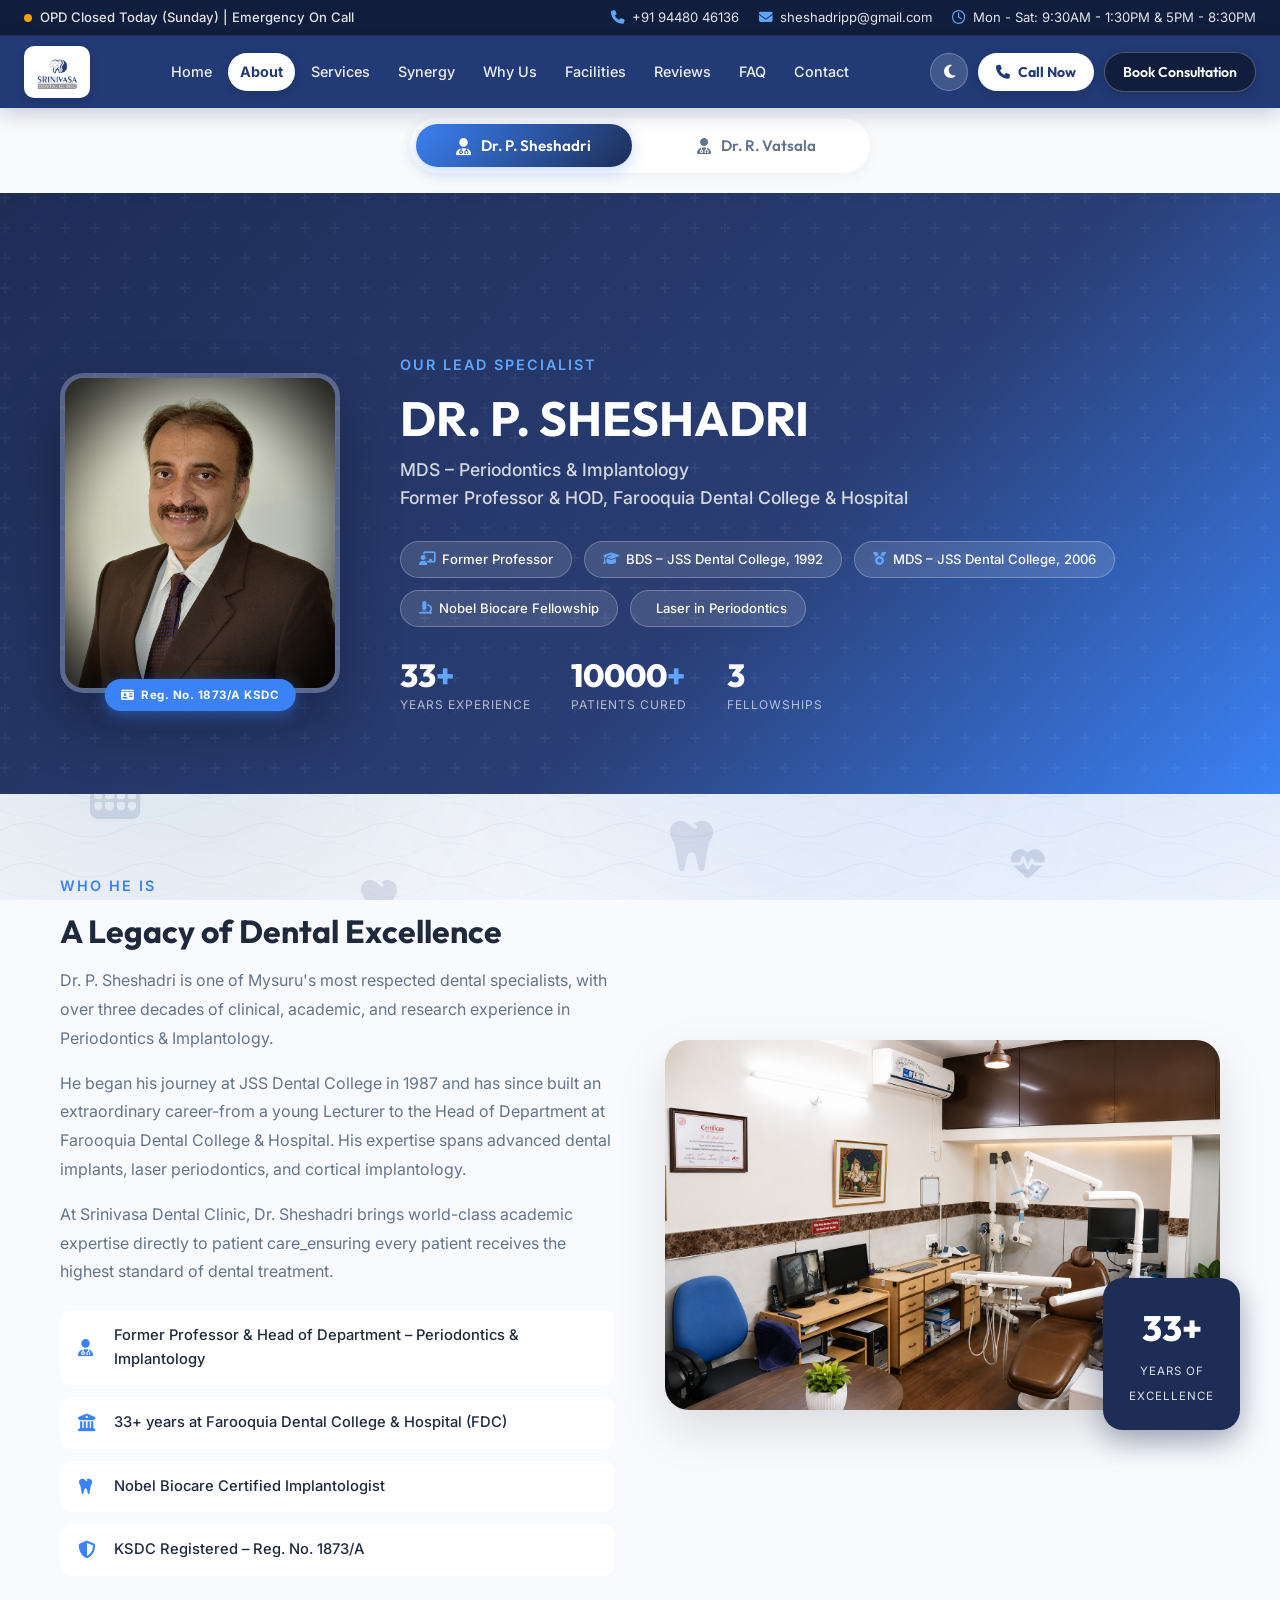
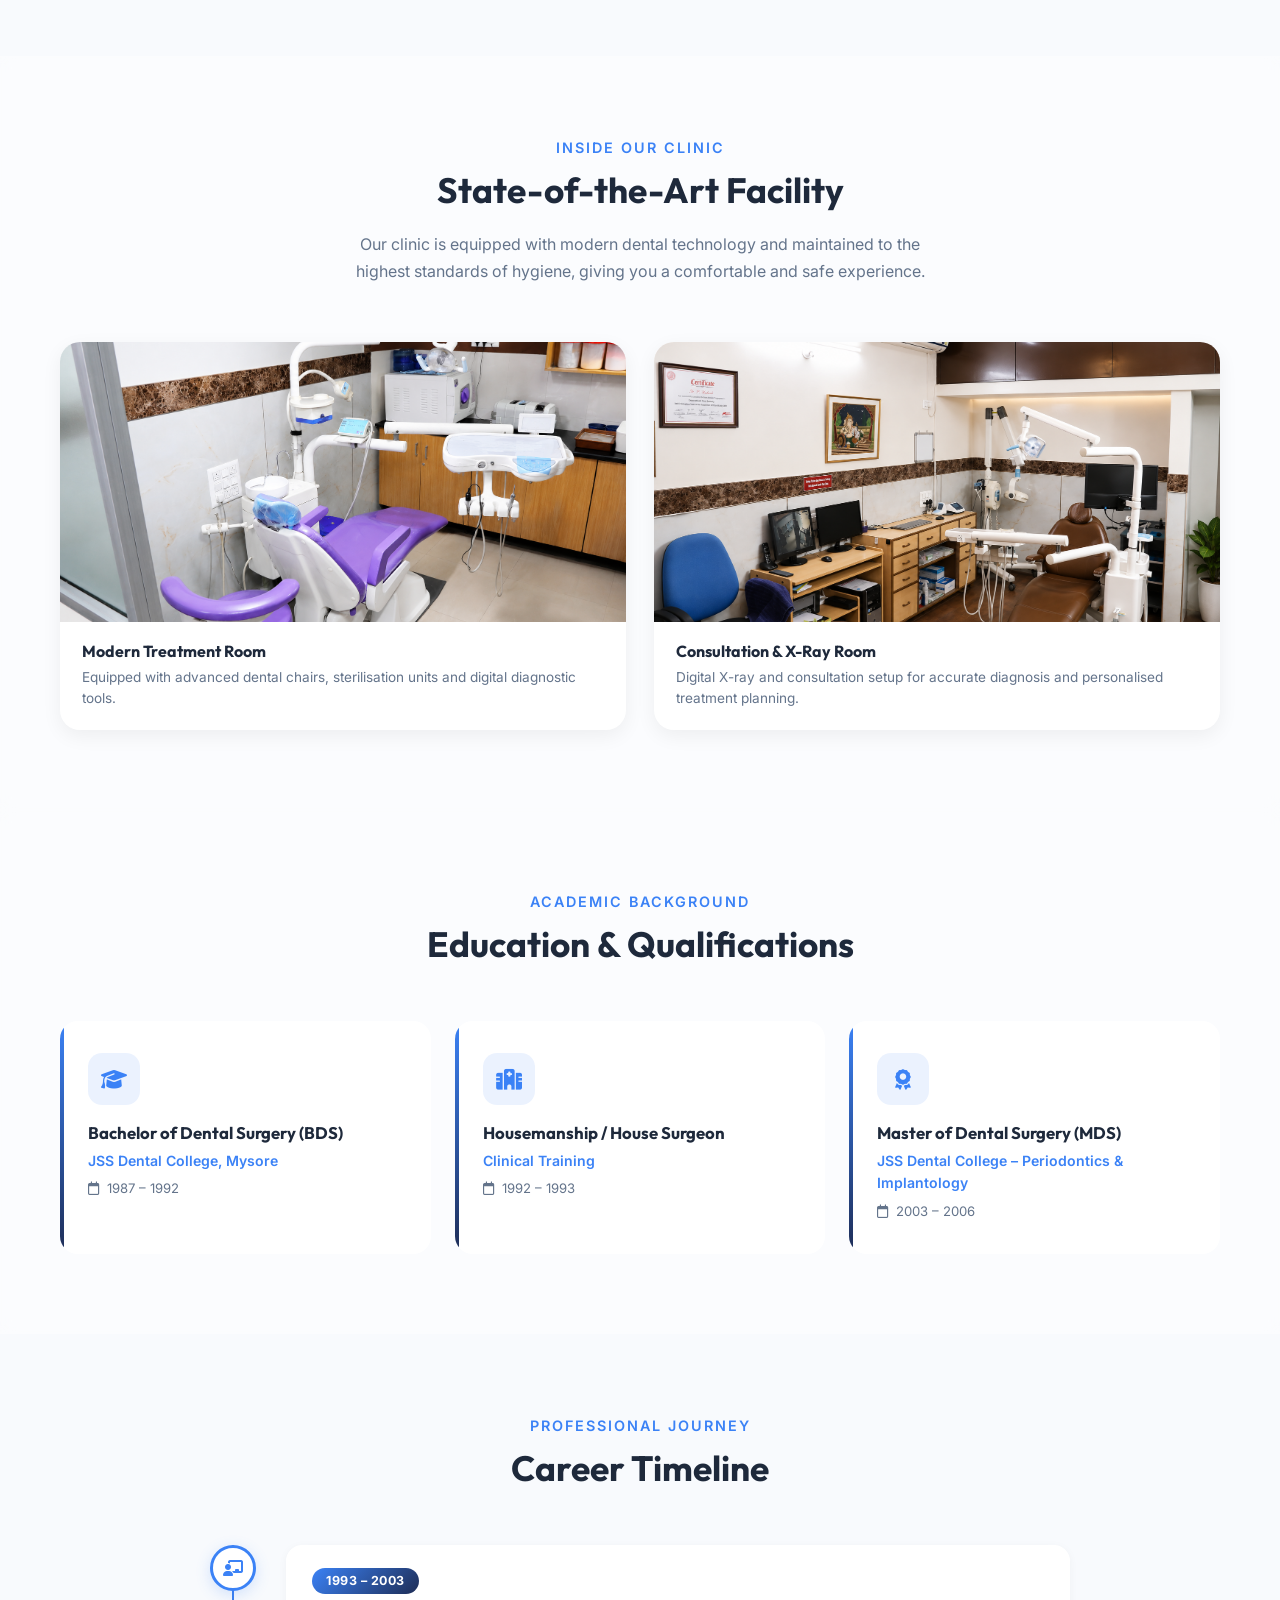
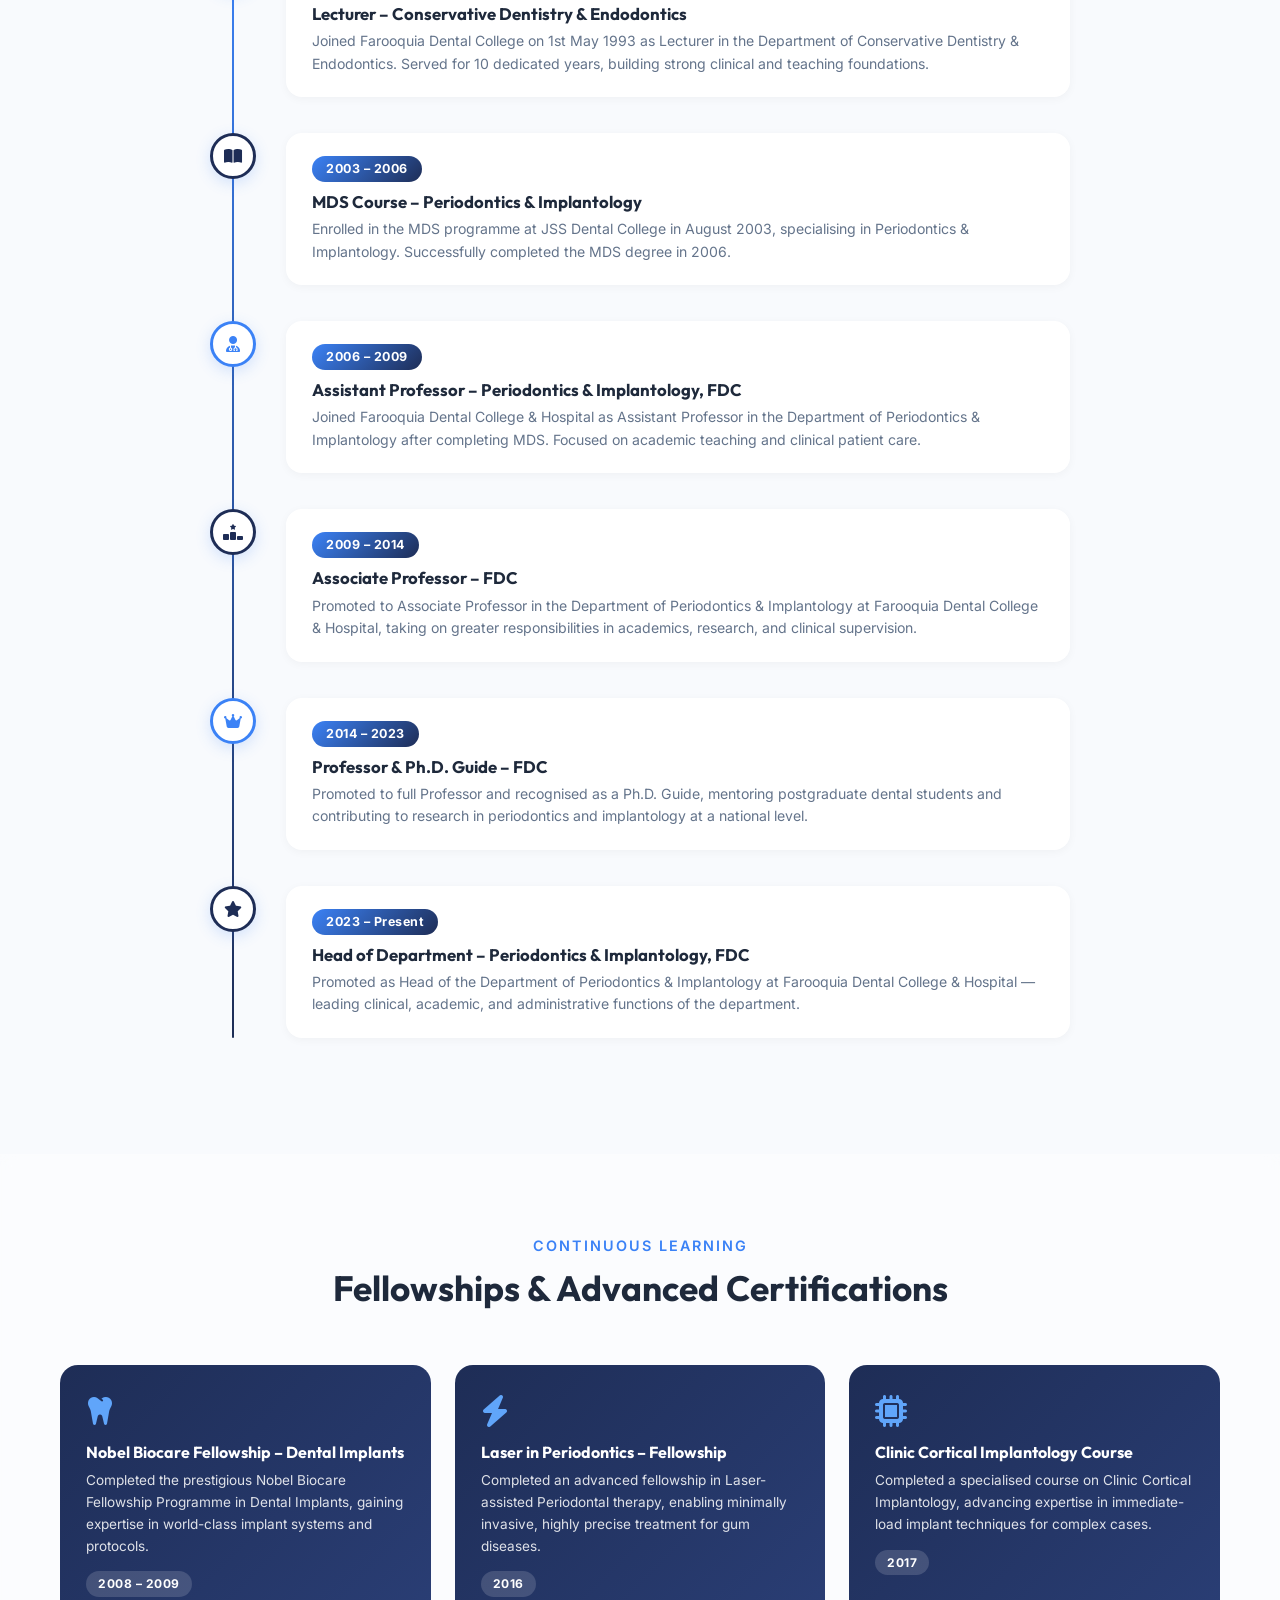
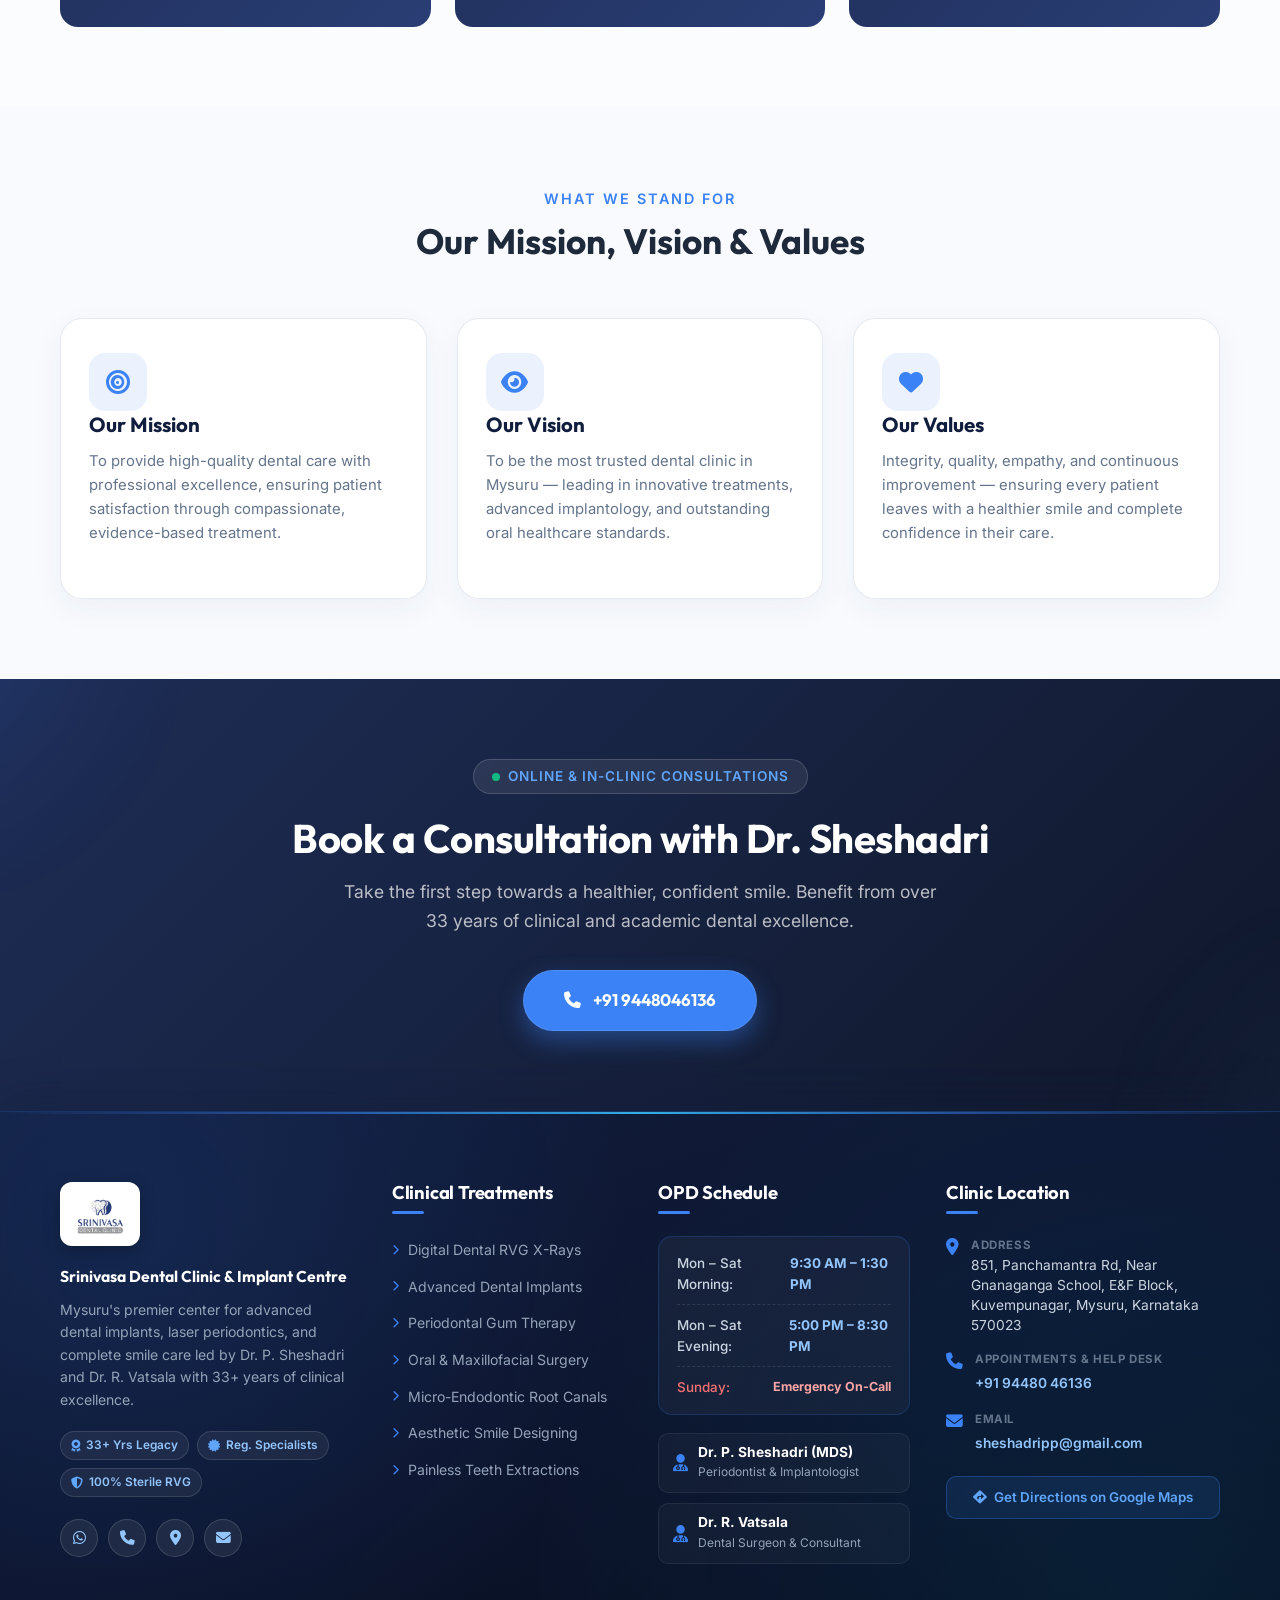
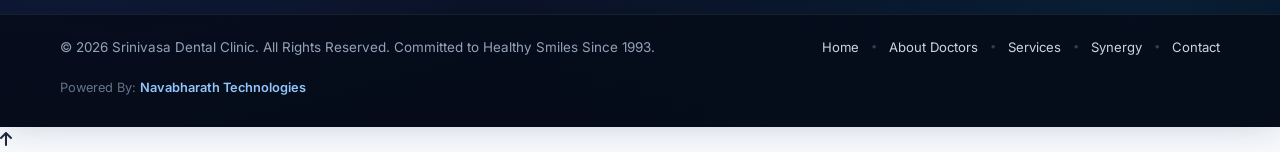
==== commit 9b45650d: "pushh" ====
--- a/about.html
+++ b/about.html
@@ -6,7 +6,7 @@
     <meta name="viewport" content="width=device-width, initial-scale=1.0">
     <title>About Dr. P. Sheshadri – Srinivasa Dental Clinic, Mysuru</title>
     <meta name="description"
-        content="Learn about Dr. P. Sheshadri – MDS Periodontics & Implantology, Professor & HOD at Farooquia Dental College, with 30+ years of dental expertise in Mysuru.">
+        content="Learn about Dr. P. Sheshadri – MDS Periodontics & Implantology, Professor & HOD at Farooquia Dental College, with 33+ years of dental expertise in Mysuru.">
     <meta name="keywords"
         content="Best dental clinic in Mysuru, Best Dentist Near Me, Dental Clinic in Kuvempunagar Mysuru, Dentist in Mysuru, Srinivasa Dental Clinic, Dr. P. Sheshadri, dentist, Kuvempunagar, dental implants Mysuru">
     <link rel="preconnect" href="https://fonts.googleapis.com">
@@ -149,7 +149,8 @@
         }
 
         .about-page-section.alt-bg {
-            background: #F8FAFC;
+            background: rgba(255, 255, 255, 0.4);
+            backdrop-filter: blur(8px);
         }
 
         /* ── Section Title ── */
@@ -645,15 +646,28 @@
             .clinic-gallery-img-wrap {
                 height: 220px;
             }
+
+            .doctor-switcher {
+                max-width: 100%;
+                gap: 6px;
+                padding: 4px;
+            }
+
+            .switcher-btn {
+                padding: 9px 12px;
+                font-size: 0.82rem;
+                gap: 6px;
+            }
         }
 
         /* ── Doctor Switcher Styles ── */
         .doctor-switcher-wrap {
             background: #F8FAFC;
-            padding: 24px 0;
+            padding: 20px 0;
             border-bottom: 1px solid var(--border-color);
             position: sticky;
-            top: 90px;
+            top: 58px;
+            margin-top: 98px;
             z-index: 100;
             box-shadow: 0 4px 12px rgba(0,0,0,0.02);
             transition: all 0.3s ease;
@@ -739,41 +753,108 @@
 </head>
 
 <body id="top">
+    <!-- Ambient Dynamic Lighting Layer -->
+    <div class="site-ambient-glows" aria-hidden="true">
+        <div class="ambient-glow glow-1"></div>
+        <div class="ambient-glow glow-2"></div>
+        <div class="ambient-glow glow-3"></div>
+    </div>
+
+    <!-- Floating Dental Icons Background Layer (Randomly Distributed & Low Opacity) -->
+    <div class="dental-floating-bg" aria-hidden="true">
+        <div class="floating-dental-icon icon-rand-1"><i class="fa-solid fa-tooth"></i></div>
+        <div class="floating-dental-icon icon-rand-2"><i class="fa-solid fa-wand-magic-sparkles"></i></div>
+        <div class="floating-dental-icon icon-rand-3"><i class="fa-solid fa-tooth"></i></div>
+        <div class="floating-dental-icon icon-rand-4"><i class="fa-solid fa-shield-halved"></i></div>
+        <div class="floating-dental-icon icon-rand-5"><i class="fa-solid fa-teeth"></i></div>
+        <div class="floating-dental-icon icon-rand-6"><i class="fa-solid fa-tooth"></i></div>
+        <div class="floating-dental-icon icon-rand-7"><i class="fa-solid fa-wand-magic-sparkles"></i></div>
+        <div class="floating-dental-icon icon-rand-8"><i class="fa-solid fa-teeth-open"></i></div>
+        <div class="floating-dental-icon icon-rand-9"><i class="fa-solid fa-tooth"></i></div>
+        <div class="floating-dental-icon icon-rand-10"><i class="fa-solid fa-shield-halved"></i></div>
+        <div class="floating-dental-icon icon-rand-11"><i class="fa-solid fa-tooth"></i></div>
+        <div class="floating-dental-icon icon-rand-12"><i class="fa-solid fa-wand-magic-sparkles"></i></div>
+        <div class="floating-dental-icon icon-rand-13"><i class="fa-solid fa-teeth"></i></div>
+        <div class="floating-dental-icon icon-rand-14"><i class="fa-solid fa-tooth"></i></div>
+        <div class="floating-dental-icon icon-rand-15"><i class="fa-solid fa-heart-pulse"></i></div>
+        <div class="floating-dental-icon icon-rand-16"><i class="fa-solid fa-tooth"></i></div>
+    </div>
+
     <!-- Scroll Progress -->
     <div id="scroll-progress" class="scroll-progress"></div>
 
-    <!-- Navigation -->
-    <nav id="navbar">
-        <div class="container nav-container">
-            <a href="index.html" class="logo">
-                <img src="assets/logo.png" alt="Srinivasa Dental Clinic Logo">
-                <div class="logo-text">
-                    <span class="logo-title">Srinivasa</span>
-                    <span class="logo-subtitle">Dental Clinic</span>
-                </div>
-            </a>
-            <div class="menu-toggle" id="mobile-menu">
-                <span class="bar"></span>
-                <span class="bar"></span>
-                <span class="bar"></span>
-            </div>
-            <div class="nav-links" id="nav-links">
-                <a href="index.html">Home</a>
-                <a href="index.html#services">Services</a>
-                <a href="about.html" class="active">About Us</a>
-                <div class="nav-actions">
-                    <button id="theme-toggle" class="theme-toggle" aria-label="Toggle Theme">
+    <!-- Header with Topbar & Main Navigation (Logo Blue #223A76) -->
+    <header class="site-header" id="site-header">
+        <!-- 1. Top Announcement & Info Bar -->
+        <div class="header-topbar">
+            <div class="header-container topbar-container">
+                <div class="topbar-status">
+                    <span class="status-dot"></span>
+                    <span id="opd-status-text">Morning OPD Active Now | Kuvempunagar (Until 1:30 PM)</span>
+                </div>
+                <div class="topbar-right">
+                    <a href="tel:+919448046136" class="topbar-link">
+                        <i class="fa-solid fa-phone"></i>
+                        <span>+91 94480 46136</span>
+                    </a>
+                    <a href="mailto:sheshadripp@gmail.com" class="topbar-link">
+                        <i class="fa-solid fa-envelope"></i>
+                        <span>sheshadripp@gmail.com</span>
+                    </a>
+                    <div class="topbar-link topbar-hours">
+                        <i class="fa-regular fa-clock"></i>
+                        <span>Mon - Sat: 9:30AM - 1:30PM &amp; 5PM - 8:30PM</span>
+                    </div>
+                </div>
+            </div>
+        </div>
+
+        <!-- 2. Main Navigation Bar -->
+        <nav class="main-navbar" id="navbar">
+            <div class="header-container navbar-container">
+                <a href="index.html" class="navbar-logo">
+                    <div class="header-logo-badge">
+                        <img src="assets/logo.png" alt="Srinivasa Dental Clinic Logo">
+                    </div>
+                </a>
+
+                <div class="navbar-menu-wrap" id="navbar-menu-wrap">
+                    <ul class="navbar-menu" id="nav-links">
+                        <li><a href="index.html" class="nav-item">Home</a></li>
+                        <li><a href="about.html" class="nav-item active">About</a></li>
+                        <li><a href="index.html#services" class="nav-item">Services</a></li>
+                        <li><a href="index.html#synergy" class="nav-item">Synergy</a></li>
+                        <li><a href="index.html#about" class="nav-item">Why Us</a></li>
+                        <li><a href="index.html#facilities" class="nav-item">Facilities</a></li>
+                        <li><a href="index.html#reviews" class="nav-item">Reviews</a></li>
+                        <li><a href="index.html#faq" class="nav-item">FAQ</a></li>
+                        <li><a href="index.html#contact" class="nav-item">Contact</a></li>
+                    </ul>
+                </div>
+
+                <div class="navbar-actions">
+                    <button id="theme-toggle" class="theme-toggle-btn" aria-label="Toggle Theme" title="Toggle Dark/Light Mode">
                         <i class="fa-solid fa-moon"></i>
-                        <i class="fa-solid fa-sun"></i>
                     </button>
-                    <a href="tel:+919448046136" class="btn btn-primary"><i class="fa-solid fa-phone"></i> Call Now</a>
-                </div>
-            </div>
-        </div>
-    </nav>
+                    <a href="tel:+919448046136" class="btn-call-now">
+                        <i class="fa-solid fa-phone"></i>
+                        <span>Call Now</span>
+                    </a>
+                    <a href="index.html#contact" class="btn-book-consult">
+                        <span>Book Consultation</span>
+                    </a>
+                    <button class="menu-toggle" id="mobile-menu" aria-label="Toggle Navigation Menu">
+                        <span class="bar"></span>
+                        <span class="bar"></span>
+                        <span class="bar"></span>
+                    </button>
+                </div>
+            </div>
+        </nav>
+    </header>
 
     <!-- Doctor Switcher -->
-    <div class="doctor-switcher-wrap">
+    <div class="doctor-switcher-wrap" id="doctors">
         <div class="container">
             <div class="doctor-switcher">
                 <button class="switcher-btn active" data-target="sheshadri">
@@ -818,7 +899,7 @@
 
                 <div class="about-hero-stats">
                     <div class="ah-stat">
-                        <span class="ah-stat-num">30<span>+</span></span>
+                        <span class="ah-stat-num">33<span>+</span></span>
                         <span class="ah-stat-lbl">Years Experience</span>
                     </div>
                     <div class="ah-stat">
@@ -856,7 +937,7 @@
                     </div>
                     <div class="intro-feature-item">
                         <i class="fa-solid fa-building-columns"></i>
-                        <span>30+ years at Farooquia Dental College &amp; Hospital (FDC)</span>
+                        <span>33+ years at Farooquia Dental College &amp; Hospital (FDC)</span>
                     </div>
                     <div class="intro-feature-item">
                         <i class="fa-solid fa-tooth"></i>
@@ -871,7 +952,7 @@
             <div class="intro-img-col reveal-right delay-1">
                 <img src="assets/hero3.png" alt="Advanced Dental Technology at Srinivasa Dental Clinic">
                 <div class="exp-float-badge">
-                    <span class="num">30+</span>
+                    <span class="num">33+</span>
                     <span class="lbl">Years of<br>Excellence</span>
                 </div>
             </div>
@@ -949,7 +1030,7 @@
                 <div class="intro-img-col reveal-right delay-1">
                     <img src="assets/hero2.png" alt="Advanced Dental Treatment at Srinivasa Dental Clinic">
                     <div class="exp-float-badge">
-                        <span class="num">30+</span>
+                        <span class="num">33+</span>
                         <span class="lbl">Years of<br>Excellence</span>
                     </div>
                 </div>
@@ -1294,7 +1375,7 @@
             
             <h2 id="cta-title" style="color: #fff; font-size: 2.5rem; font-weight: 700; margin-bottom: 16px; font-family: 'Outfit', sans-serif; letter-spacing: -0.5px;">Book a Consultation with Dr. Sheshadri</h2>
             <p style="color: rgba(255, 255, 255, 0.7); max-width: 600px; margin: 0 auto 35px auto; font-size: 1.1rem; line-height: 1.6; text-align: center;">
-                Take the first step towards a healthier, confident smile. Benefit from over 30 years of clinical and academic dental excellence.
+                Take the first step towards a healthier, confident smile. Benefit from over 33 years of clinical and academic dental excellence.
             </p>
             
             <div style="display: flex; justify-content: center; gap: 15px; flex-wrap: wrap;">
@@ -1305,45 +1386,154 @@
         </div>
     </section>
 
-    <!-- ═══════════════════════════════════════
-         FOOTER
-    ═══════════════════════════════════════ -->
+    <!-- Footer -->
     <footer class="footer">
-        <div class="container footer-grid">
-            <div class="footer-brand">
-                <img src="assets/logo.png" alt="Srinivasa Dental Clinic Logo" class="footer-logo">
-                <p>Advanced dental care with a personal touch. We believe everyone deserves a healthy, beautiful smile.</p>
-                <p class="footer-contact-item"><i class="fa-solid fa-envelope"></i> <a href="mailto:sheshadripp@gmail.com">sheshadripp@gmail.com</a></p>
-                <p class="footer-contact-item" style="margin-top: 10px; font-size: 0.9rem; line-height: 1.5;"><i class="fa-solid fa-location-dot"></i> 851, Panchamantra Rd, near Gnanaganga School, E&F Block, Kuvempu Nagara, Mysuru, Karnataka 570023</p>
-            </div>
-            <div class="footer-links">
-                <h4>Quick Links</h4>
-                <ul>
-                    <li><a href="index.html">Home</a></li>
-                    <li><a href="index.html#services">Services</a></li>
-                    <li><a href="about.html">About Us</a></li>
-                    <li><a href="index.html#contact">Contact</a></li>
-                </ul>
-            </div>
-            <div class="footer-map">
-                <h4>Our Location</h4>
-                <div style="border-radius: 12px; overflow: hidden; height: 200px; box-shadow: 0 4px 12px rgba(0,0,0,0.08); border: 1px solid var(--border-color);">
-                    <iframe src="https://www.google.com/maps?q=Srinivasa%20Dental%20Clinic%20Kuvempu%20Nagara%20Mysuru%20851%20Panchamantra%20Road&amp;output=embed" width="100%" height="100%" style="border:0;" allowfullscreen="" loading="lazy" referrerpolicy="no-referrer-when-downgrade"></iframe>
+        <div class="container">
+            <!-- Main Footer 4-Column Grid -->
+            <div class="footer-grid">
+                <!-- Column 1: Brand & Credentials -->
+                <div class="footer-col footer-col-brand">
+                    <a href="index.html" class="footer-logo-link">
+                        <div class="footer-logo-box">
+                            <img src="assets/logo.png" alt="Srinivasa Dental Clinic Logo" class="footer-logo">
+                        </div>
+                    </a>
+                    <p class="footer-tagline">Srinivasa Dental Clinic &amp; Implant Centre</p>
+                    <p class="footer-desc">Mysuru's premier center for advanced dental implants, laser periodontics, and complete smile care led by Dr. P. Sheshadri and Dr. R. Vatsala with 33+ years of clinical excellence.</p>
+                    <div class="footer-trust-chips">
+                        <span class="ft-chip"><i class="fa-solid fa-award"></i> 33+ Yrs Legacy</span>
+                        <span class="ft-chip"><i class="fa-solid fa-certificate"></i> Reg. Specialists</span>
+                        <span class="ft-chip"><i class="fa-solid fa-shield-halved"></i> 100% Sterile RVG</span>
+                    </div>
+                    <div class="social-links">
+                        <a href="https://wa.me/919448046136" target="_blank" rel="noopener" aria-label="WhatsApp Us"><i class="fa-brands fa-whatsapp"></i></a>
+                        <a href="tel:+919448046136" aria-label="Call Doctor"><i class="fa-solid fa-phone"></i></a>
+                        <a href="https://maps.google.com/?q=Srinivasa+Dental+Clinic+Kuvempunagar+Mysuru+851+Panchamantra+Road" target="_blank" rel="noopener" aria-label="Google Maps Location"><i class="fa-solid fa-location-dot"></i></a>
+                        <a href="mailto:sheshadripp@gmail.com" aria-label="Send Email"><i class="fa-solid fa-envelope"></i></a>
+                    </div>
+                </div>
+
+                <!-- Column 2: Clinical Treatments -->
+                <div class="footer-col footer-col-links">
+                    <h4 class="footer-heading">Clinical Treatments</h4>
+                    <ul class="footer-menu">
+                        <li><a href="index.html#services"><i class="fa-solid fa-chevron-right"></i> Digital Dental RVG X-Rays</a></li>
+                        <li><a href="index.html#services"><i class="fa-solid fa-chevron-right"></i> Advanced Dental Implants</a></li>
+                        <li><a href="index.html#services"><i class="fa-solid fa-chevron-right"></i> Periodontal Gum Therapy</a></li>
+                        <li><a href="index.html#services"><i class="fa-solid fa-chevron-right"></i> Oral &amp; Maxillofacial Surgery</a></li>
+                        <li><a href="index.html#services"><i class="fa-solid fa-chevron-right"></i> Micro-Endodontic Root Canals</a></li>
+                        <li><a href="index.html#services"><i class="fa-solid fa-chevron-right"></i> Aesthetic Smile Designing</a></li>
+                        <li><a href="index.html#services"><i class="fa-solid fa-chevron-right"></i> Painless Teeth Extractions</a></li>
+                    </ul>
+                </div>
+
+                <!-- Column 3: OPD Schedule & Doctors -->
+                <div class="footer-col footer-col-hours">
+                    <h4 class="footer-heading">OPD Schedule</h4>
+                    <div class="footer-hours-card">
+                        <div class="hours-row">
+                            <span class="hours-day">Mon – Sat Morning:</span>
+                            <span class="hours-time">9:30 AM – 1:30 PM</span>
+                        </div>
+                        <div class="hours-row">
+                            <span class="hours-day">Mon – Sat Evening:</span>
+                            <span class="hours-time">5:00 PM – 8:30 PM</span>
+                        </div>
+                        <div class="hours-row highlight-sunday">
+                            <span class="hours-day">Sunday:</span>
+                            <span class="hours-time">Emergency On-Call</span>
+                        </div>
+                    </div>
+                    <div class="footer-doctors-summary">
+                        <div class="f-doc-item">
+                            <i class="fa-solid fa-user-doctor"></i>
+                            <div>
+                                <strong>Dr. P. Sheshadri (MDS)</strong>
+                                <span>Periodontist &amp; Implantologist</span>
+                            </div>
+                        </div>
+                        <div class="f-doc-item">
+                            <i class="fa-solid fa-user-doctor"></i>
+                            <div>
+                                <strong>Dr. R. Vatsala</strong>
+                                <span>Dental Surgeon &amp; Consultant</span>
+                            </div>
+                        </div>
+                    </div>
+                </div>
+
+                <!-- Column 4: Location & Contact -->
+                <div class="footer-col footer-col-contact">
+                    <h4 class="footer-heading">Clinic Location</h4>
+                    <div class="footer-contact-list">
+                        <div class="f-contact-item">
+                            <i class="fa-solid fa-location-dot"></i>
+                            <div>
+                                <span class="fc-label">Address</span>
+                                <p class="fc-val">851, Panchamantra Rd, Near Gnanaganga School, E&amp;F Block, Kuvempunagar, Mysuru, Karnataka 570023</p>
+                            </div>
+                        </div>
+                        <div class="f-contact-item">
+                            <i class="fa-solid fa-phone"></i>
+                            <div>
+                                <span class="fc-label">Appointments &amp; Help Desk</span>
+                                <a href="tel:+919448046136" class="fc-val fc-link">+91 94480 46136</a>
+                            </div>
+                        </div>
+                        <div class="f-contact-item">
+                            <i class="fa-solid fa-envelope"></i>
+                            <div>
+                                <span class="fc-label">Email</span>
+                                <a href="mailto:sheshadripp@gmail.com" class="fc-val fc-link">sheshadripp@gmail.com</a>
+                            </div>
+                        </div>
+                    </div>
+                    <a href="https://maps.google.com/?q=Srinivasa+Dental+Clinic+Kuvempunagar+Mysuru+851+Panchamantra+Road" target="_blank" rel="noopener" class="footer-map-btn">
+                        <i class="fa-solid fa-diamond-turn-right"></i> Get Directions on Google Maps
+                    </a>
                 </div>
             </div>
         </div>
+
+        <!-- Footer Bottom Sub-Bar -->
         <div class="footer-bottom">
-            <p>&copy; 2026 Srinivasa Dental Clinic. All Rights Reserved.</p>
-            <p style="font-size: 0.8rem; margin-top: 5px; opacity: 0.8;">Powered By : <a
-                    href="https://www.navabharathtechnologies.com/" target="_blank"
-                    onmouseover="this.style.color='var(--accent)'" onmouseout="this.style.color='inherit'">Navabharath
-                    Technologies</a></p>
+            <div class="container footer-bottom-container">
+                <p class="footer-copy">&copy; 2026 Srinivasa Dental Clinic. All Rights Reserved. Committed to Healthy Smiles Since 1993.</p>
+                <div class="footer-bottom-links">
+                    <a href="index.html">Home</a>
+                    <span class="sep">•</span>
+                    <a href="about.html">About Doctors</a>
+                    <span class="sep">•</span>
+                    <a href="index.html#services">Services</a>
+                    <span class="sep">•</span>
+                    <a href="index.html#synergy">Synergy</a>
+                    <span class="sep">•</span>
+                    <a href="index.html#contact">Contact</a>
+                </div>
+                <p class="footer-powered">Powered By: <a href="https://www.navabharathtechnologies.com/" target="_blank" rel="noopener">Navabharath Technologies</a></p>
+            </div>
         </div>
     </footer>
 
     <div class="back-to-top" id="back-to-top">
         <i class="fa-solid fa-arrow-up"></i>
     </div>
+
+    <!-- Mobile Sticky Quick-Action Bar (Phone View Only) -->
+    <aside class="mobile-bottom-bar" aria-label="Mobile Quick Actions">
+        <a href="tel:+919448046136" class="mob-bar-btn mob-bar-call" aria-label="Call Doctor">
+            <i class="fa-solid fa-phone"></i>
+            <span>Call OPD</span>
+        </a>
+        <a href="https://wa.me/919448046136" target="_blank" rel="noopener" class="mob-bar-btn mob-bar-wa" aria-label="WhatsApp Us">
+            <i class="fa-brands fa-whatsapp"></i>
+            <span>WhatsApp</span>
+        </a>
+        <a href="index.html#contact" class="mob-bar-btn mob-bar-book" aria-label="Book Consultation">
+            <i class="fa-regular fa-calendar-check"></i>
+            <span>Book Visit</span>
+        </a>
+    </aside>
 
     <script src="script.js"></script>
     <script>
--- a/style.css
+++ b/style.css
@@ -4,39 +4,14 @@
     --primary-light: #2A3E75;
     --secondary: #808080;
     --accent: #3B82F6;
-    --accent-light: #60A5FA;
     --bg-light: #F8FAFC;
     --bg-white: #FFFFFF;
     --text-dark: #1E293B;
     --text-muted: #64748B;
     --white: #FFFFFF;
     --shadow: 0 10px 15px -3px rgba(0, 0, 0, 0.1), 0 4px 6px -2px rgba(0, 0, 0, 0.05);
-    --shadow-lg: 0 20px 25px -5px rgba(0, 0, 0, 0.1), 0 10px 10px -5px rgba(0, 0, 0, 0.04);
-    --transition: background-color 0.4s ease, color 0.4s ease, transform 0.3s cubic-bezier(0.4, 0, 0.2, 1), box-shadow 0.3s ease, border-color 0.3s ease;
+    --transition: all 0.3s cubic-bezier(0.4, 0, 0.2, 1);
     --border-radius: 12px;
-    --border-radius-lg: 24px;
-    --border-color: #E2E8F0;
-    --hero-gradient: linear-gradient(135deg, #F8FAFC 0%, #EFF6FF 100%);
-    --accent-gradient: linear-gradient(135deg, var(--accent) 0%, var(--primary) 100%);
-    --nav-bg: rgba(255, 255, 255, 0.8);
-    --glass-bg: rgba(255, 255, 255, 0.7);
-    --glass-border: rgba(255, 255, 255, 0.3);
-    --input-bg: #F8FAFC;
-}
-
-[data-theme="dark"] {
-    --bg-light: #0F172A;
-    --bg-white: #111827;
-    --text-dark: #F8FAFC;
-    --text-muted: #94A3B8;
-    --shadow: 0 10px 15px -3px rgba(0, 0, 0, 0.5), 0 4px 6px -2px rgba(0, 0, 0, 0.3);
-    --shadow-lg: 0 20px 25px -5px rgba(0, 0, 0, 0.6), 0 10px 10px -5px rgba(0, 0, 0, 0.4);
-    --border-color: #334155;
-    --hero-gradient: linear-gradient(135deg, #0F172A 0%, #111827 100%);
-    --nav-bg: rgba(15, 23, 42, 0.8);
-    --glass-bg: rgba(15, 23, 42, 0.7);
-    --glass-border: rgba(255, 255, 255, 0.1);
-    --input-bg: #1F2937;
 }
 
 /* Base Styles */
@@ -46,50 +21,6 @@
     box-sizing: border-box;
 }
 
-html,
-body {
-    overflow-x: hidden;
-    width: 100%;
-}
-
-/* Video Preloader Intro */
-.video-preloader {
-    position: fixed;
-    top: 0;
-    left: 0;
-    width: 100vw;
-    height: 100vh;
-    background: #000;
-    z-index: 99999;
-    display: flex;
-    justify-content: center;
-    align-items: center;
-    transition: opacity 0.8s ease, visibility 0.8s ease;
-}
-
-.video-preloader.hidden {
-    opacity: 0;
-    visibility: hidden;
-}
-
-.video-preloader video {
-    width: 100%;
-    height: 100%;
-    object-fit: cover;
-}
-
-.skip-btn-wrap {
-    position: absolute;
-    bottom: 40px;
-    right: 105px;
-    z-index: 100000;
-}
-
-#skip-intro {
-    padding: 16px 36px;
-    font-size: 1.15rem;
-}
-
 html {
     scroll-behavior: smooth;
 }
@@ -97,22 +28,27 @@
 body {
     font-family: 'Inter', sans-serif;
     color: var(--text-dark);
-    background-color: var(--bg-white);
     line-height: 1.6;
     overflow-x: hidden;
-}
-
-h1,
-h2,
-h3,
-h4 {
+    position: relative;
+    background-color: #F8FAFD;
+    /* Sophisticated Luminous Dental Waves & Fluid Glow Aesthetic */
+    background-image: 
+        radial-gradient(ellipse 80% 50% at 50% -10%, rgba(59, 130, 246, 0.16) 0%, transparent 60%),
+        radial-gradient(circle at 10% 25%, rgba(14, 165, 233, 0.12) 0%, transparent 40%),
+        radial-gradient(circle at 92% 35%, rgba(34, 58, 118, 0.11) 0%, transparent 45%),
+        radial-gradient(circle at 15% 65%, rgba(34, 58, 118, 0.09) 0%, transparent 45%),
+        radial-gradient(circle at 85% 75%, rgba(59, 130, 246, 0.13) 0%, transparent 45%),
+        /* Flowing Organic Dental Waves / Topographic Smile Contours */
+        url("data:image/svg+xml,%3Csvg width='120' height='120' viewBox='0 0 120 120' xmlns='http://www.w3.org/2000/svg'%3E%3Cpath d='M0 30 Q30 15 60 30 T120 30 M0 70 Q30 55 60 70 T120 70 M0 110 Q30 95 60 110 T120 110' fill='none' stroke='%23223A76' stroke-width='0.9' stroke-opacity='0.06'/%3E%3Cpath d='M0 50 Q30 65 60 50 T120 50 M0 90 Q30 105 60 90 T120 90 M0 10 Q30 25 60 10 T120 10' fill='none' stroke='%2338BDF8' stroke-width='0.9' stroke-opacity='0.07'/%3E%3C/svg%3E");
+    background-attachment: fixed;
+    background-repeat: repeat;
+}
+
+h1, h2, h3, h4 {
     font-family: 'Outfit', sans-serif;
-    color: var(--text-dark);
+    color: var(--primary);
     line-height: 1.2;
-}
-
-p {
-    text-align: justify;
 }
 
 ul {
@@ -134,7 +70,6 @@
     max-width: 1200px;
     margin: 0 auto;
     padding: 0 20px;
-    width: 100%;
 }
 
 .section-padding {
@@ -189,181 +124,312 @@
 .btn-outline:hover {
     background-color: var(--primary);
     color: var(--white);
-    transform: translateY(-2px);
-    box-shadow: 0 4px 12px rgba(30, 45, 86, 0.2);
 }
 
 .w-full {
     width: 100%;
 }
 
-/* Navigation */
-#navbar {
+/* ========================================================
+   HEADER & TOPBAR SYSTEM (Logo Blue: #223A76)
+   ======================================================== */
+:root {
+    --logo-blue: #223A76;
+    --logo-blue-dark: #111D3D;
+    --logo-blue-light: #2A4894;
+    --logo-grey: #949599;
+}
+
+/* Fixed Site Header Wrapper */
+.site-header {
     position: fixed;
     top: 0;
     left: 0;
     width: 100%;
     z-index: 1000;
-    padding: 15px 0;
-    background: var(--bg-white);
-    box-shadow: 0 2px 20px rgba(0, 0, 0, 0.08);
-    border-bottom: 1px solid var(--border-color);
-    transition: padding 0.3s ease, box-shadow 0.3s ease;
-}
-
-#navbar.scrolled {
+    transition: transform 0.3s ease;
+}
+
+.header-container {
+    max-width: 1440px;
+    margin: 0 auto;
+    padding: 0 24px;
+    width: 100%;
+}
+
+/* 1. Top Announcement / Info Bar */
+.header-topbar {
+    background-color: var(--logo-blue-dark);
+    color: rgba(255, 255, 255, 0.88);
+    font-size: 0.82rem;
+    padding: 7px 0;
+    border-bottom: 1px solid rgba(255, 255, 255, 0.08);
+    transition: margin-top 0.3s ease, opacity 0.3s ease;
+}
+
+.topbar-container {
+    display: flex;
+    justify-content: space-between;
+    align-items: center;
+    gap: 15px;
+}
+
+.topbar-status {
+    display: flex;
+    align-items: center;
+    gap: 8px;
+    font-weight: 500;
+}
+
+.status-dot {
+    width: 8px;
+    height: 8px;
+    background-color: #10B981;
+    border-radius: 50%;
+    display: inline-block;
+    box-shadow: 0 0 0 0 rgba(16, 185, 129, 0.7);
+    animation: pulse-dot 2s infinite;
+    flex-shrink: 0;
+}
+
+@keyframes pulse-dot {
+    0% {
+        box-shadow: 0 0 0 0 rgba(16, 185, 129, 0.7);
+    }
+    70% {
+        box-shadow: 0 0 0 6px rgba(16, 185, 129, 0);
+    }
+    100% {
+        box-shadow: 0 0 0 0 rgba(16, 185, 129, 0);
+    }
+}
+
+.topbar-right {
+    display: flex;
+    align-items: center;
+    gap: 20px;
+}
+
+.topbar-link {
+    display: inline-flex;
+    align-items: center;
+    gap: 7px;
+    color: rgba(255, 255, 255, 0.88);
+    text-decoration: none;
+    transition: color 0.2s ease;
+}
+
+.topbar-link i {
+    color: #60A5FA;
+    font-size: 0.85rem;
+}
+
+.topbar-link:hover {
+    color: #ffffff;
+}
+
+/* 2. Main Navigation Bar */
+.main-navbar {
+    background-color: var(--logo-blue);
     padding: 10px 0;
-    background: var(--bg-white);
-    box-shadow: 0 4px 30px rgba(0, 0, 0, 0.12);
-    backdrop-filter: none;
-    -webkit-backdrop-filter: none;
-}
-
-[data-theme="dark"] #navbar,
-[data-theme="dark"] #navbar.scrolled {
-    background: var(--bg-white) !important;
-    box-shadow: 0 2px 20px rgba(0, 0, 0, 0.3) !important;
-    border-bottom: 1px solid var(--border-color);
-}
-
-[data-theme="dark"] .logo-title {
-    color: var(--white) !important;
-}
-
-[data-theme="dark"] .logo-subtitle {
-    color: var(--accent-light) !important;
-}
-
-.nav-container {
+    box-shadow: 0 6px 20px rgba(17, 29, 61, 0.2);
+    transition: all 0.3s ease;
+}
+
+/* Scrolled state */
+.site-header.scrolled .header-topbar {
+    margin-top: -38px;
+    opacity: 0;
+    pointer-events: none;
+}
+
+.site-header.scrolled .main-navbar {
+    padding: 7px 0;
+    background-color: rgba(34, 58, 118, 0.98);
+    backdrop-filter: blur(12px);
+    box-shadow: 0 8px 25px rgba(0, 0, 0, 0.22);
+}
+
+.navbar-container {
     display: flex;
     justify-content: space-between;
     align-items: center;
-}
-
-.logo {
-    display: flex;
-    align-items: center;
-    gap: 12px;
+    gap: 15px;
+}
+
+/* Logo Badge */
+.navbar-logo {
+    display: flex;
+    align-items: center;
     text-decoration: none;
-}
-
-.logo img {
-    height: 60px;
-    transition: var(--transition);
-}
-
-.logo-text {
-    display: flex;
-    flex-direction: column;
+    flex-shrink: 0;
+}
+
+.header-logo-badge {
+    background: #ffffff;
+    padding: 5px 12px;
+    border-radius: 10px;
+    display: inline-flex;
+    align-items: center;
     justify-content: center;
-}
-
-.logo-title {
-    font-size: 1.35rem;
-    font-weight: 800;
-    color: var(--primary);
-    line-height: 1.1;
+    box-shadow: 0 3px 10px rgba(0, 0, 0, 0.15);
+    transition: transform 0.25s ease, box-shadow 0.25s ease;
+}
+
+.navbar-logo:hover .header-logo-badge {
+    transform: translateY(-2px);
+    box-shadow: 0 6px 16px rgba(0, 0, 0, 0.22);
+}
+
+.header-logo-badge img {
+    height: 42px;
+    width: auto;
+    object-fit: contain;
+    display: block;
+}
+
+/* Nav Menu Links */
+.navbar-menu-wrap {
+    display: flex;
+    align-items: center;
+}
+
+.navbar-menu {
+    display: flex;
+    align-items: center;
+    gap: 4px;
+    list-style: none;
+    margin: 0;
+    padding: 0;
+}
+
+.nav-item {
+    display: inline-block;
+    color: rgba(255, 255, 255, 0.92);
+    font-weight: 500;
+    font-size: 0.9rem;
+    padding: 7px 12px;
+    border-radius: 20px;
+    text-decoration: none;
+    transition: all 0.2s ease;
+    white-space: nowrap;
+}
+
+.nav-item:hover {
+    color: #ffffff;
+    background: rgba(255, 255, 255, 0.16);
+}
+
+.nav-item.active {
+    background: #ffffff;
+    color: var(--logo-blue) !important;
+    font-weight: 700;
+    box-shadow: 0 2px 8px rgba(0, 0, 0, 0.15);
+}
+
+/* Action Buttons */
+.navbar-actions {
+    display: flex;
+    align-items: center;
+    gap: 10px;
+    flex-shrink: 0;
+}
+
+.theme-toggle-btn {
+    width: 38px;
+    height: 38px;
+    border-radius: 50%;
+    background: rgba(255, 255, 255, 0.15);
+    border: 1px solid rgba(255, 255, 255, 0.25);
+    color: #ffffff;
+    display: inline-flex;
+    align-items: center;
+    justify-content: center;
+    cursor: pointer;
+    font-size: 0.95rem;
+    transition: all 0.25s ease;
+    padding: 0;
+}
+
+.theme-toggle-btn:hover {
+    background: #ffffff;
+    color: var(--logo-blue);
+    transform: scale(1.06);
+}
+
+.btn-call-now {
+    display: inline-flex;
+    align-items: center;
+    gap: 8px;
+    background: #ffffff;
+    color: var(--logo-blue) !important;
+    padding: 8px 18px;
+    border-radius: 50px;
+    font-weight: 700;
+    font-size: 0.88rem;
     font-family: 'Outfit', sans-serif;
-    letter-spacing: 0.5px;
-    text-transform: uppercase;
-}
-
-.logo-subtitle {
-    font-size: 0.75rem;
-    color: var(--accent);
-    text-transform: uppercase;
+    border: none;
+    text-decoration: none;
+    box-shadow: 0 3px 10px rgba(0, 0, 0, 0.12);
+    transition: all 0.25s ease;
+    white-space: nowrap;
+}
+
+.btn-call-now:hover {
+    background: #f8fafc;
+    color: var(--logo-blue-dark) !important;
+    transform: translateY(-2px);
+    box-shadow: 0 6px 16px rgba(0, 0, 0, 0.18);
+}
+
+.btn-book-consult {
+    display: inline-flex;
+    align-items: center;
+    gap: 8px;
+    background: var(--logo-blue-dark);
+    color: #ffffff !important;
+    padding: 8px 18px;
+    border-radius: 50px;
     font-weight: 600;
-    letter-spacing: 1px;
-}
-
-
-.nav-links {
-    display: flex;
-    align-items: center;
-    gap: 30px;
-    flex-shrink: 1;
-}
-
-.nav-links a:not(.btn) {
-    font-weight: 500;
-    color: var(--text-dark);
-}
-
-/* White nav links when on dark hero */
-.navbar-dark-hero .nav-links a:not(.btn) {
-    color: #FFFFFF;
-}
-
-.navbar-dark-hero .menu-toggle .bar {
-    background-color: #FFFFFF;
-}
-
-.navbar-dark-hero.scrolled .nav-links a:not(.btn) {
-    color: rgba(220, 240, 255, 0.9);
-}
-
-.nav-links a:not(.btn):hover,
-.nav-links a.active {
-    color: var(--accent);
+    font-size: 0.88rem;
+    font-family: 'Outfit', sans-serif;
+    border: 1px solid rgba(255, 255, 255, 0.25);
+    text-decoration: none;
+    box-shadow: 0 3px 10px rgba(17, 29, 61, 0.3);
+    transition: all 0.25s ease;
+    white-space: nowrap;
+}
+
+.btn-book-consult:hover {
+    background: #0b142c;
+    border-color: rgba(255, 255, 255, 0.45);
     transform: translateY(-2px);
-}
-
-.nav-actions {
-    display: flex;
-    align-items: center;
-    gap: 20px;
-}
-
-.theme-toggle {
-    background: none;
-    border: none;
-    color: var(--text-dark);
-    font-size: 1.2rem;
-    cursor: pointer;
-    width: 40px;
-    height: 40px;
-    border-radius: 50%;
-    display: flex;
-    align-items: center;
-    justify-content: center;
-    transition: var(--transition);
-}
-
-.theme-toggle:hover {
-    background: rgba(59, 130, 246, 0.1);
-    color: var(--accent);
-}
-
-.theme-toggle .fa-sun {
-    display: none;
-}
-
-[data-theme="dark"] .theme-toggle .fa-moon {
-    display: none;
-}
-
-[data-theme="dark"] .theme-toggle .fa-sun {
-    display: block;
-}
-
+    box-shadow: 0 6px 18px rgba(17, 29, 61, 0.4);
+}
+
+/* Mobile Toggle */
 .menu-toggle {
     display: none;
     flex-direction: column;
-    gap: 6px;
+    justify-content: space-between;
+    width: 26px;
+    height: 18px;
+    background: transparent;
+    border: none;
     cursor: pointer;
-    z-index: 1001;
+    padding: 0;
 }
 
 .menu-toggle .bar {
-    width: 28px;
-    height: 3px;
-    background-color: var(--text-dark);
+    width: 100%;
+    height: 2.5px;
+    background-color: #ffffff;
     border-radius: 2px;
-    transition: var(--transition);
+    transition: all 0.3s ease;
 }
 
 .menu-toggle.is-active .bar:nth-child(1) {
-    transform: translateY(9px) rotate(45deg);
+    transform: translateY(7.5px) rotate(45deg);
 }
 
 .menu-toggle.is-active .bar:nth-child(2) {
@@ -371,447 +437,51 @@
 }
 
 .menu-toggle.is-active .bar:nth-child(3) {
-    transform: translateY(-9px) rotate(-45deg);
-}
-
-/* Page Header */
-.page-header {
-    background: linear-gradient(135deg, var(--primary) 0%, var(--primary-light) 100%);
+    transform: translateY(-7.5px) rotate(-45deg);
+}
+
+/* Hero Section */
+.hero-section {
     padding: 180px 0 100px;
-    color: var(--white);
-    text-align: center;
+    background: transparent;
     position: relative;
     overflow: hidden;
 }
 
-.page-header h1 {
-    color: var(--white);
-    font-size: 3.5rem;
-    margin-bottom: 10px;
-}
-
-.page-header .section-tag {
-    color: var(--white);
-    opacity: 0.9;
-}
-
-/* Hero Section */
-.hero-section {
-    padding: 140px 0 80px;
-    background: linear-gradient(150deg, #F0F7FF 0%, #EAF4FF 50%, #F8FAFC 100%);
-    position: relative;
-    overflow: hidden;
-    min-height: 100vh;
-    display: flex;
-    align-items: center;
-}
-
-/* Soft decorative blobs */
-.hero-blob {
+.hero-section::before {
+    content: '';
     position: absolute;
+    top: 5%;
+    left: -8%;
+    width: 520px;
+    height: 520px;
+    background: radial-gradient(circle, rgba(59, 130, 246, 0.16) 0%, rgba(34, 58, 118, 0.05) 50%, transparent 70%);
     border-radius: 50%;
-    filter: blur(80px);
+    filter: blur(60px);
+    z-index: 0;
     pointer-events: none;
-    z-index: 0;
-}
-
-.hero-blob-1 {
-    width: 500px;
-    height: 500px;
-    background: rgba(59, 130, 246, 0.08);
-    top: -100px;
-    right: -100px;
-    animation: blobFloat 10s ease-in-out infinite;
-}
-
-.hero-blob-2 {
-    width: 350px;
-    height: 350px;
-    background: rgba(30, 45, 86, 0.05);
-    bottom: -80px;
-    left: -80px;
-    animation: blobFloat 14s ease-in-out infinite reverse;
-}
-
-@keyframes blobFloat {
-
-    0%,
-    100% {
-        transform: translate(0, 0) scale(1);
-    }
-
-    50% {
-        transform: translate(30px, -30px) scale(1.05);
-    }
+    animation: pulseAura 12s ease-in-out infinite alternate;
 }
 
 .hero-section::after {
     content: '';
     position: absolute;
-    bottom: -100px;
-    right: -100px;
-    width: 400px;
-    height: 400px;
-    background: radial-gradient(circle, rgba(59, 130, 246, 0.05) 0%, transparent 70%);
+    top: 20%;
+    right: -5%;
+    width: 600px;
+    height: 600px;
+    background: radial-gradient(circle, rgba(34, 58, 118, 0.12) 0%, rgba(14, 165, 233, 0.08) 50%, transparent 70%);
     border-radius: 50%;
-}
-
-/* Full Screen Hero Styles */
-.hero-fullscreen {
-    background-size: cover;
-    background-position: center;
-    background-attachment: fixed;
-    background-repeat: no-repeat;
-    padding: 0;
-    justify-content: center;
-}
-
-.hero-bg-overlay {
-    position: absolute;
-    top: 0;
-    left: 0;
-    width: 100%;
-    height: 100%;
-    background: linear-gradient(135deg, rgba(30, 45, 86, 0.65) 0%, rgba(10, 15, 30, 0.75) 100%);
-    z-index: 1;
-}
-
-.hero-content-fullscreen {
-    position: relative;
-    z-index: 2;
-    display: flex;
-    flex-direction: column;
-    justify-content: center;
-    align-items: center;
-    text-align: center;
-    height: 100%;
-    padding-top: 80px;
-}
-
-.hero-text-center {
-    max-width: 900px;
-    margin: 0 auto;
-}
-
-.hero-doctor-badge {
-    background: rgba(255, 255, 255, 0.1);
-    border: 1px solid rgba(255, 255, 255, 0.2);
-    backdrop-filter: blur(10px);
-    padding: 15px 30px;
-    border-radius: 50px;
-    display: inline-block;
-    margin-bottom: 25px;
-}
-
-.hero-doctor-badge h3 {
-    color: #fff;
-    font-family: 'Outfit', sans-serif;
-    font-size: 1.8rem;
-    margin: 0;
-    text-shadow: 0 2px 10px rgba(0,0,0,0.5);
-}
-
-.hero-doctor-badge p {
-    color: rgba(255,255,255,0.9);
-    font-size: 1rem;
-    margin: 2px 0 0 0;
-    font-weight: 500;
-}
-
-.tagline-light {
-    background: rgba(255,255,255,0.15) !important;
-    border: 1px solid rgba(255,255,255,0.3) !important;
-    color: #fff !important;
-    backdrop-filter: blur(5px);
-}
-
-.text-white {
-    color: #fff !important;
-    text-shadow: 0 2px 15px rgba(0,0,0,0.5);
-}
-
-.highlight-light {
-    color: #fff;
-    background: linear-gradient(120deg, #60A5FA, #93C5FD);
-    -webkit-background-clip: text;
-    -webkit-text-fill-color: transparent;
-    position: relative;
-    display: inline-block;
-}
-
-.hero-desc-light {
-    color: rgba(255,255,255,0.9) !important;
-    text-shadow: 0 2px 10px rgba(0,0,0,0.5);
-    max-width: 800px;
-    margin: 0 auto 35px auto !important;
-    font-size: 1.15rem;
-    line-height: 1.8;
-}
-
-.justify-center {
-    justify-content: center;
-}
-
-.btn-glass {
-    color: #fff !important;
-    border: 2px solid rgba(255,255,255,0.4) !important;
-    background: rgba(255,255,255,0.1) !important;
-    backdrop-filter: blur(8px);
-}
-.btn-glass:hover {
-    background: rgba(255,255,255,0.25) !important;
-    border-color: #fff !important;
-}
-
-.stats-glass {
-    margin: 50px auto 0 auto;
-    background: rgba(255, 255, 255, 0.1) !important;
-    padding: 25px 50px !important;
-    border-radius: 20px !important;
-    backdrop-filter: blur(12px) !important;
-    display: inline-flex !important;
-    justify-content: center;
-    align-items: center;
-    border: 1px solid rgba(255, 255, 255, 0.2) !important;
-    box-shadow: 0 10px 30px rgba(0,0,0,0.3) !important;
-}
-
-.stats-glass .stat-item {
-    display: flex;
-    flex-direction: column;
-    align-items: center;
-    padding: 0 25px;
-}
-
-.text-light {
-    color: rgba(255,255,255,0.8) !important;
-}
-
-.bg-light-divider {
-    background: rgba(255,255,255,0.2) !important;
-}
-
-.hero-content {
-    display: grid;
-    grid-template-columns: 1fr 1.15fr;
-    gap: 50px;
-    align-items: center;
-    position: relative;
-    z-index: 1;
-}
-
-.tagline {
-    display: inline-flex;
-    align-items: center;
-    gap: 8px;
-    background: rgba(59, 130, 246, 0.1);
-    color: var(--accent);
-    padding: 6px 18px;
-    border-radius: 30px;
-    font-weight: 600;
-    font-size: 0.85rem;
-    margin-bottom: 20px;
-    border: 1px solid rgba(59, 130, 246, 0.2);
-}
-
-.hero-text h1 {
-    font-size: 3.4rem;
-    margin-bottom: 22px;
-    line-height: 1.15;
-    color: var(--text-dark);
-    word-wrap: break-word;
-}
-
-.highlight {
-    color: var(--accent);
-    background: var(--accent-gradient);
-    -webkit-background-clip: text;
-    -webkit-text-fill-color: transparent;
-    background-clip: text;
-    position: relative;
-    cursor: default;
-    display: inline-block;
-}
-
-.highlight::after {
-    content: '';
-    position: absolute;
-    bottom: 2px;
-    left: 0;
-    width: 100%;
-    height: 6px;
-    background: rgba(59, 130, 246, 0.15);
-    border-radius: 3px;
-    z-index: -1;
-}
-
-.hero-text p {
-    font-size: 1.05rem;
-    color: var(--text-muted);
-    margin-bottom: 35px;
-    max-width: 500px;
-    line-height: 1.75;
-}
-
-.hero-btns {
-    display: flex;
-    gap: 15px;
-    margin-bottom: 50px;
-    flex-wrap: wrap;
-}
-
-/* Stats row */
-.hero-stats {
-    display: flex;
-    align-items: center;
-    gap: 0;
-    background: #FFFFFF;
-    border-radius: 16px;
-    padding: 20px 30px;
-    box-shadow: 0 8px 30px rgba(0, 0, 0, 0.08);
-    border: 1px solid rgba(59, 130, 246, 0.1);
-    width: fit-content;
-}
-
-.stat-item {
-    display: flex;
-    flex-direction: column;
-    align-items: center;
-    padding: 0 25px;
-}
-
-.stat-divider {
-    width: 1px;
-    height: 40px;
-    background: var(--border-color);
-    flex-shrink: 0;
-}
-
-.stat-number {
-    font-size: 1.8rem;
-    font-weight: 800;
-    font-family: 'Outfit', sans-serif;
-    color: var(--primary);
-    line-height: 1;
-}
-
-.stat-plus {
-    font-size: 1.4rem;
-    font-weight: 800;
-    color: var(--accent);
-    display: inline;
-}
-
-.stat-label {
-    font-size: 0.75rem;
-    color: var(--text-muted);
-    text-transform: uppercase;
-    letter-spacing: 0.5px;
-    margin-top: 5px;
-    text-align: center;
-}
-
-/* Image side */
-.hero-image-wrapper {
-    position: relative;
-    display: flex;
-    align-items: center;
-    justify-content: center;
-}
-
-.hero-image-card {
-    border-radius: 30px;
-    overflow: hidden;
-    box-shadow:
-        0 30px 80px rgba(30, 45, 86, 0.15),
-        0 10px 30px rgba(59, 130, 246, 0.1);
-    position: relative;
-    animation: float 6s ease-in-out infinite;
-    border: 4px solid #FFFFFF;
-    width: 100%;
-}
-
-@keyframes float {
-    0% {
-        transform: translateY(0px);
-    }
-
-    50% {
-        transform: translateY(-16px);
-    }
-
-    100% {
-        transform: translateY(0px);
-    }
-}
-
-.hero-img {
-    width: 100%;
-    aspect-ratio: 16/10;
-    display: block;
-    object-fit: cover;
-}
-
-/* Floating badges */
-.hero-badge {
-    position: absolute;
-    background: #FFFFFF;
-    border-radius: 14px;
-    padding: 12px 18px;
-    display: flex;
-    align-items: center;
-    gap: 10px;
-    box-shadow: 0 8px 30px rgba(0, 0, 0, 0.12);
-    z-index: 10;
-    font-family: 'Outfit', sans-serif;
-    font-size: 0.85rem;
-    font-weight: 600;
-    border: 1px solid rgba(59, 130, 246, 0.1);
-    animation: badgeFloat 4s ease-in-out infinite;
-}
-
-.hero-badge i {
-    color: var(--accent);
-    font-size: 1.1rem;
-}
-
-.badge-top {
-    top: 20px;
-    left: 20px;
-    animation-delay: 0s;
-}
-
-.badge-bottom {
-    bottom: 20px;
-    right: 20px;
-    animation-delay: -2s;
-    gap: 12px;
-}
-
-.badge-bottom strong {
-    display: block;
-    color: var(--text-dark);
-    font-size: 0.88rem;
-}
-
-.badge-bottom small {
-    color: var(--text-muted);
-    font-size: 0.75rem;
-    font-weight: 400;
-}
-
-@keyframes badgeFloat {
-
-    0%,
-    100% {
-        transform: translateY(0px);
-    }
-
-    50% {
-        transform: translateY(-8px);
-    }
-}
-
+    filter: blur(70px);
+    z-index: 0;
+    pointer-events: none;
+    animation: pulseAura 15s ease-in-out infinite alternate-reverse;
+}
+
+@keyframes pulseAura {
+    0% { transform: scale(1) translate(0, 0); opacity: 0.7; }
+    100% { transform: scale(1.12) translate(25px, 20px); opacity: 1; }
+}
 
 .hero-content {
     display: grid;
@@ -832,68 +502,12 @@
 }
 
 .hero-text h1 {
-    font-size: 3.5rem;
+    font-size: 4rem;
     margin-bottom: 25px;
-    line-height: 1.1;
-    color: var(--text-dark);
-    /* Fallback */
-    word-wrap: break-word;
 }
 
 .highlight {
     color: var(--accent);
-    /* Fallback */
-    background: var(--accent-gradient);
-    -webkit-background-clip: text;
-    -webkit-text-fill-color: transparent;
-    background-clip: text;
-    position: relative;
-    cursor: default;
-    display: inline-block;
-    padding-bottom: 2px;
-}
-
-.highlight::before {
-    content: '\f891';
-    /* fa-wand-magic-sparkles */
-    font-family: 'Font Awesome 6 Free';
-    font-weight: 900;
-    position: absolute;
-    top: -10px;
-    right: -20px;
-    font-size: 1.2rem;
-    color: #FBBF24;
-    animation: sparkle 2s infinite;
-    opacity: 0;
-}
-
-.highlight:hover::before {
-    opacity: 1;
-}
-
-@keyframes sparkle {
-
-    0%,
-    100% {
-        transform: scale(1) rotate(0deg);
-        opacity: 0.5;
-    }
-
-    50% {
-        transform: scale(1.3) rotate(20deg);
-        opacity: 1;
-    }
-}
-
-.highlight::after {
-    content: '';
-    position: absolute;
-    bottom: 5px;
-    left: 0;
-    width: 100%;
-    height: 8px;
-    background: rgba(59, 130, 246, 0.2);
-    z-index: -1;
 }
 
 .hero-text p {
@@ -923,7 +537,7 @@
     font-size: 1.5rem;
     font-weight: 700;
     font-family: 'Outfit', sans-serif;
-    color: var(--accent);
+    color: var(--primary);
 }
 
 .stat-label {
@@ -940,21 +554,6 @@
     overflow: hidden;
     box-shadow: 20px 20px 60px rgba(0, 0, 0, 0.1);
     position: relative;
-    animation: float 6s ease-in-out infinite;
-}
-
-@keyframes float {
-    0% {
-        transform: translateY(0px);
-    }
-
-    50% {
-        transform: translateY(-20px);
-    }
-
-    100% {
-        transform: translateY(0px);
-    }
 }
 
 /* Services Section */
@@ -966,19 +565,23 @@
 
 .services-grid {
     display: grid;
-    grid-template-columns: repeat(auto-fit, minmax(220px, 1fr));
+    grid-template-columns: repeat(auto-fit, minmax(320px, 1fr));
     gap: 30px;
 }
 
 .service-box {
-    background: var(--bg-white);
-    padding: 40px;
-    border-radius: var(--border-radius);
-    border: 1px solid var(--border-color);
-    transition: var(--transition);
+    background: rgba(255, 255, 255, 0.88);
+    backdrop-filter: blur(14px);
+    -webkit-backdrop-filter: blur(14px);
+    padding: 34px 28px;
+    border-radius: 22px;
+    border: 1px solid rgba(226, 232, 240, 0.9);
+    transition: all 0.35s cubic-bezier(0.4, 0, 0.2, 1);
     position: relative;
     overflow: hidden;
-    z-index: 1;
+    box-shadow: 0 10px 30px rgba(34, 58, 118, 0.05);
+    display: flex;
+    flex-direction: column;
 }
 
 .service-box::before {
@@ -986,56 +589,39 @@
     position: absolute;
     top: 0;
     left: 0;
-    width: 100%;
-    height: 100%;
-    background: var(--accent-gradient);
+    right: 0;
+    height: 4px;
+    background: linear-gradient(90deg, var(--logo-blue), var(--accent));
     opacity: 0;
-    z-index: -1;
-    transition: var(--transition);
+    transition: opacity 0.35s ease;
 }
 
 .service-box:hover {
-    transform: translateY(-10px) scale(1.02);
-    box-shadow: var(--shadow-lg);
-    border-color: transparent;
-}
-
-.service-box::after {
-    content: '';
-    position: absolute;
-    top: -50%;
-    left: -60%;
-    width: 20%;
-    height: 200%;
-    background: rgba(255, 255, 255, 0.2);
-    transform: rotate(30deg);
-    transition: none;
-    z-index: 2;
-    pointer-events: none;
-}
-
-.service-box:hover::after {
-    left: 140%;
-    transition: all 0.7s ease-in-out;
+    transform: translateY(-8px);
+    box-shadow: 0 22px 45px rgba(34, 58, 118, 0.12);
+    border-color: rgba(34, 58, 118, 0.35);
+    background: #ffffff;
 }
 
 .service-box:hover::before {
-    opacity: 0.05;
-}
-
-.service-box:hover h3 {
-    color: var(--accent);
+    opacity: 1;
+}
+
+.service-box-header {
+    display: flex;
+    align-items: center;
+    justify-content: space-between;
+    margin-bottom: 22px;
 }
 
 .service-icon {
-    width: 60px;
-    height: 60px;
+    width: 58px;
+    height: 58px;
     background: rgba(59, 130, 246, 0.1);
-    border-radius: 15px;
+    border-radius: 16px;
     display: flex;
     align-items: center;
     justify-content: center;
-    margin-bottom: 25px;
     font-size: 1.5rem;
     color: var(--accent);
     transition: var(--transition);
@@ -1044,30 +630,60 @@
 .service-box:hover .service-icon {
     background: var(--accent);
     color: var(--white);
-    animation: tooth-pulse 1s infinite;
-}
-
-@keyframes tooth-pulse {
-    0% {
-        transform: scale(1);
-    }
-
-    50% {
-        transform: scale(1.1);
-    }
-
-    100% {
-        transform: scale(1);
-    }
+    transform: scale(1.05);
+}
+
+.service-number {
+    font-size: 0.8rem;
+    font-weight: 700;
+    color: var(--logo-blue);
+    background: rgba(34, 58, 118, 0.08);
+    padding: 4px 12px;
+    border-radius: 30px;
+    letter-spacing: 0.5px;
+    font-family: 'Outfit', sans-serif;
 }
 
 .service-box h3 {
-    font-size: 1.5rem;
-    margin-bottom: 15px;
+    font-size: 1.28rem;
+    font-weight: 700;
+    line-height: 1.35;
+    margin-bottom: 12px;
+    color: var(--logo-blue-dark);
 }
 
 .service-box p {
     color: var(--text-muted);
+    font-size: 0.93rem;
+    line-height: 1.6;
+    margin-bottom: 18px;
+}
+
+.service-points {
+    list-style: none;
+    padding: 0;
+    margin: auto 0 0 0;
+    padding-top: 18px;
+    border-top: 1px solid rgba(226, 232, 240, 0.85);
+    display: flex;
+    flex-direction: column;
+    gap: 9px;
+}
+
+.service-points li {
+    display: flex;
+    align-items: flex-start;
+    gap: 10px;
+    font-size: 0.875rem;
+    color: var(--text-dark);
+    line-height: 1.45;
+}
+
+.service-points li i {
+    color: #10B981;
+    font-size: 0.82rem;
+    margin-top: 3px;
+    flex-shrink: 0;
 }
 
 /* About Section */
@@ -1076,11 +692,6 @@
     grid-template-columns: 1fr 1fr;
     gap: 70px;
     align-items: center;
-}
-
-.about-text p {
-    text-align: justify;
-    margin-bottom: 20px;
 }
 
 .about-image {
@@ -1136,980 +747,2690 @@
 }
 
 /* Contact Section */
-.contact-container {
+/* Contact / Appointment Booking Module */
+.concierge-booking-card {
+    display: grid;
+    grid-template-columns: 330px minmax(0, 1fr);
+    background: #FFFFFF;
+    border-radius: 24px;
+    border: 1px solid rgba(34, 58, 118, 0.14);
+    box-shadow: 0 25px 60px -15px rgba(30, 45, 86, 0.14), 0 2px 10px rgba(30, 45, 86, 0.04);
+    margin: 0 auto;
+    width: 100%;
+    max-width: 1040px;
+    box-sizing: border-box;
+}
+
+/* Left Sidebar - Clinical Concierge */
+.concierge-sidebar {
+    background: linear-gradient(155deg, #1E2D56 0%, #172447 50%, #111D3D 100%);
+    color: #FFFFFF;
+    padding: 38px 28px;
+    display: flex;
+    flex-direction: column;
+    justify-content: space-between;
+    position: relative;
+    overflow: hidden;
+    border-radius: 24px 0 0 24px;
+    min-width: 0;
+    box-sizing: border-box;
+}
+
+.concierge-sidebar::after {
+    content: '';
+    position: absolute;
+    top: -60px;
+    right: -60px;
+    width: 220px;
+    height: 220px;
+    background: radial-gradient(circle, rgba(59, 130, 246, 0.22) 0%, transparent 70%);
+    pointer-events: none;
+    border-radius: 50%;
+}
+
+.concierge-title {
+    color: #FFFFFF;
+    font-size: 1.75rem;
+    font-weight: 700;
+    font-family: 'Outfit', sans-serif;
+    margin-bottom: 12px;
+    letter-spacing: -0.3px;
+}
+
+.concierge-desc {
+    color: rgba(255, 255, 255, 0.78);
+    font-size: 0.92rem;
+    line-height: 1.6;
+    margin-bottom: 34px;
+}
+
+.concierge-perks {
+    display: flex;
+    flex-direction: column;
+    gap: 22px;
+    margin-bottom: 36px;
+    position: relative;
+    z-index: 1;
+}
+
+.concierge-perk {
+    display: flex;
+    align-items: flex-start;
+    gap: 15px;
+}
+
+.perk-icon {
+    width: 36px;
+    height: 36px;
+    display: flex;
+    align-items: center;
+    justify-content: center;
+    font-size: 1.15rem;
+    color: #38BDF8;
+    background: rgba(56, 189, 248, 0.12);
+    border: 1px solid rgba(56, 189, 248, 0.25);
+    border-radius: 10px;
+    flex-shrink: 0;
+    margin-top: 1px;
+}
+
+.perk-info h4 {
+    color: #FFFFFF;
+    font-size: 0.98rem;
+    font-weight: 700;
+    font-family: 'Inter', sans-serif;
+    margin-bottom: 3px;
+    line-height: 1.3;
+}
+
+.perk-info p {
+    color: rgba(255, 255, 255, 0.68);
+    font-size: 0.82rem;
+    line-height: 1.45;
+}
+
+/* Bottom Desk Card */
+.concierge-desk-card {
+    background: rgba(12, 21, 46, 0.65);
+    border: 1px solid rgba(96, 165, 250, 0.24);
+    border-radius: 16px;
+    padding: 20px 22px;
+    backdrop-filter: blur(10px);
+    position: relative;
+    z-index: 1;
+}
+
+.desk-label {
+    display: block;
+    font-size: 0.72rem;
+    font-weight: 700;
+    letter-spacing: 1px;
+    color: #93C5FD;
+    text-transform: uppercase;
+    margin-bottom: 4px;
+}
+
+.desk-phone {
+    display: inline-block;
+    font-family: 'Outfit', sans-serif;
+    font-size: 1.35rem;
+    font-weight: 800;
+    color: #FFFFFF;
+    margin-bottom: 14px;
+    transition: var(--transition);
+}
+
+.desk-phone:hover {
+    color: #38BDF8;
+}
+
+.desk-email {
+    display: block;
+    font-size: 0.88rem;
+    font-weight: 500;
+    color: #60A5FA;
+    word-break: break-all;
+    transition: var(--transition);
+}
+
+.desk-email:hover {
+    color: #FFFFFF;
+    text-decoration: underline;
+}
+
+/* Right Form Wrapper */
+.concierge-form-wrap {
+    padding: 36px 32px;
+    background: #FFFFFF;
+    border-radius: 0 24px 24px 0;
+    min-width: 0;
+    width: 100%;
+    box-sizing: border-box;
+}
+
+.concierge-form {
+    display: flex;
+    flex-direction: column;
+    gap: 16px;
+    width: 100%;
+    min-width: 0;
+    box-sizing: border-box;
+}
+
+.rf-row {
+    width: 100%;
+    min-width: 0;
+    box-sizing: border-box;
+}
+
+.rf-row-2 {
+    display: grid;
+    grid-template-columns: minmax(0, 1fr) minmax(0, 1fr);
+    gap: 14px;
+    width: 100%;
+    min-width: 0;
+    box-sizing: border-box;
+}
+
+.rf-field {
+    display: flex;
+    flex-direction: column;
+    width: 100%;
+    min-width: 0;
+    box-sizing: border-box;
+}
+
+.rf-label {
+    display: block;
+    font-size: 0.84rem;
+    font-weight: 700;
+    color: #1E2D56;
+    margin-bottom: 6px;
+    letter-spacing: -0.1px;
+}
+
+.rf-label.mb-0 {
+    margin-bottom: 0;
+}
+
+.rf-req {
+    color: #3B82F6;
+    font-weight: 700;
+    margin-left: 2px;
+}
+
+.rf-input {
+    width: 100%;
+    max-width: 100%;
+    min-width: 0;
+    box-sizing: border-box;
+    background: #F8FAFD;
+    border: 1px solid #DCE5F2;
+    border-radius: 10px;
+    padding: 12px 14px;
+    font-size: 0.9rem;
+    color: #1E293B;
+    font-family: 'Inter', sans-serif;
+    outline: none;
+    transition: all 0.2s ease;
+}
+
+.rf-input::placeholder {
+    color: #94A3B8;
+    opacity: 0.85;
+    font-size: 0.88rem;
+}
+
+.rf-input:focus {
+    background: #FFFFFF;
+    border-color: #3B82F6;
+    box-shadow: 0 0 0 3.5px rgba(59, 130, 246, 0.15);
+}
+
+/* ========================================================
+   ENHANCED CUSTOM DROPDOWN DESIGN
+   ======================================================== */
+.custom-dropdown {
+    position: relative;
+    width: 100%;
+    min-width: 0;
+    max-width: 100%;
+    box-sizing: border-box;
+}
+
+.dropdown-trigger {
+    width: 100%;
+    max-width: 100%;
+    min-width: 0;
+    box-sizing: border-box;
+    min-height: 46px;
+    background: #F8FAFD;
+    border: 1px solid #DCE5F2;
+    border-radius: 10px;
+    padding: 10px 12px;
+    display: flex;
+    align-items: center;
+    justify-content: space-between;
+    gap: 8px;
+    cursor: pointer;
+    user-select: none;
+    transition: all 0.2s cubic-bezier(0.4, 0, 0.2, 1);
+    outline: none;
+}
+
+.dropdown-trigger:hover {
+    background: #F0F6FF;
+    border-color: #CBD5E1;
+}
+
+.custom-dropdown.open .dropdown-trigger,
+.dropdown-trigger:focus {
+    background: #FFFFFF;
+    border-color: #3B82F6;
+    box-shadow: 0 0 0 3.5px rgba(59, 130, 246, 0.15);
+}
+
+.dropdown-trigger-left {
+    display: flex;
+    align-items: center;
+    gap: 8px;
+    min-width: 0;
+    flex: 1 1 0%;
+    overflow: hidden;
+}
+
+.dropdown-trigger-icon {
+    font-size: 0.92rem;
+    color: #3B82F6;
+    flex-shrink: 0;
+}
+
+.dropdown-selected-text {
+    font-size: 0.88rem;
+    font-weight: 600;
+    color: #1E2D56;
+    white-space: nowrap;
+    overflow: hidden;
+    text-overflow: ellipsis;
+    font-family: 'Inter', sans-serif;
+    min-width: 0;
+    flex: 1 1 auto;
+    display: block;
+}
+
+.dropdown-arrow {
+    font-size: 0.78rem;
+    color: #3B82F6;
+    transition: transform 0.25s cubic-bezier(0.4, 0, 0.2, 1);
+    flex-shrink: 0;
+}
+
+.custom-dropdown.open .dropdown-arrow {
+    transform: rotate(180deg);
+}
+
+/* Floating Dropdown Menu */
+.dropdown-menu {
+    position: absolute;
+    top: calc(100% + 6px);
+    left: 0;
+    width: 100%;
+    min-width: 280px;
+    max-width: min(420px, 92vw);
+    max-height: 330px;
+    background: #FFFFFF;
+    border: 1px solid rgba(34, 58, 118, 0.14);
+    border-radius: 14px;
+    box-shadow: 0 20px 45px -8px rgba(20, 32, 64, 0.2), 0 4px 14px rgba(0, 0, 0, 0.05);
+    padding: 6px;
+    overflow-y: auto;
+    z-index: 1000;
+    display: none;
+    opacity: 0;
+    transform: translateY(-6px);
+    transition: opacity 0.2s cubic-bezier(0.16, 1, 0.3, 1), transform 0.2s cubic-bezier(0.16, 1, 0.3, 1);
+    backdrop-filter: blur(14px);
+    box-sizing: border-box;
+}
+
+#dropdown-doctor .dropdown-menu {
+    left: auto;
+    right: 0;
+}
+
+.custom-dropdown.open .dropdown-menu {
+    display: block;
+    opacity: 1;
+    transform: translateY(0);
+}
+
+/* Scrollbar for Dropdown */
+.dropdown-menu::-webkit-scrollbar {
+    width: 5px;
+}
+.dropdown-menu::-webkit-scrollbar-thumb {
+    background: rgba(59, 130, 246, 0.25);
+    border-radius: 10px;
+}
+.dropdown-menu::-webkit-scrollbar-track {
+    background: transparent;
+}
+
+/* Dropdown Item */
+.dropdown-item {
+    display: flex;
+    align-items: center;
+    justify-content: space-between;
+    gap: 12px;
+    padding: 10px 12px;
+    border-radius: 9px;
+    cursor: pointer;
+    transition: all 0.15s ease;
+    user-select: none;
+    margin-bottom: 2px;
+}
+
+.dropdown-item:hover {
+    background: #F0F7FF;
+}
+
+.dropdown-item-content {
+    display: flex;
+    align-items: center;
+    gap: 12px;
+    min-width: 0;
+    flex: 1;
+}
+
+/* Icons & Avatars */
+.di-icon {
+    width: 32px;
+    height: 32px;
+    border-radius: 8px;
+    background: rgba(59, 130, 246, 0.08);
+    border: 1px solid rgba(59, 130, 246, 0.18);
+    color: #3B82F6;
+    display: flex;
+    align-items: center;
+    justify-content: center;
+    font-size: 0.9rem;
+    flex-shrink: 0;
+    transition: all 0.2s ease;
+}
+
+.dropdown-item:hover .di-icon {
+    background: #3B82F6;
+    color: #FFFFFF;
+    border-color: #3B82F6;
+}
+
+.di-avatar {
+    width: 34px;
+    height: 34px;
+    border-radius: 50%;
+    background: linear-gradient(135deg, #223A76 0%, #1E2D56 100%);
+    color: #FFFFFF;
+    font-size: 0.78rem;
+    font-weight: 700;
+    font-family: 'Outfit', sans-serif;
+    display: flex;
+    align-items: center;
+    justify-content: center;
+    flex-shrink: 0;
+    box-shadow: 0 2px 6px rgba(34, 58, 118, 0.25);
+}
+
+.di-avatar-any {
+    background: linear-gradient(135deg, #0EA5E9 0%, #0284C7 100%);
+    font-size: 0.9rem;
+}
+
+/* Item Text Stack */
+.di-text {
+    display: flex;
+    flex-direction: column;
+    min-width: 0;
+    flex: 1;
+}
+
+.di-title-row {
+    display: flex;
+    align-items: center;
+    gap: 8px;
+    flex-wrap: wrap;
+}
+
+.di-title {
+    font-size: 0.88rem;
+    font-weight: 700;
+    color: #1E2D56;
+    line-height: 1.3;
+}
+
+.di-badge {
+    font-size: 0.68rem;
+    font-weight: 700;
+    background: rgba(59, 130, 246, 0.1);
+    color: #2563EB;
+    padding: 2px 7px;
+    border-radius: 12px;
+    line-height: 1.2;
+}
+
+.di-badge-fast {
+    background: rgba(16, 185, 129, 0.12);
+    color: #059669;
+}
+
+.di-desc {
+    font-size: 0.75rem;
+    color: #64748B;
+    margin-top: 2px;
+    line-height: 1.35;
+    white-space: normal;
+}
+
+/* Checkmark */
+.di-check {
+    font-size: 1rem;
+    color: #3B82F6;
+    opacity: 0;
+    transform: scale(0.6);
+    transition: all 0.18s ease;
+    flex-shrink: 0;
+}
+
+.dropdown-item.selected {
+    background: #EFF6FF;
+}
+
+.dropdown-item.selected .di-title {
+    color: #1E3A8A;
+}
+
+.dropdown-item.selected .di-check {
+    opacity: 1;
+    transform: scale(1);
+}
+
+.rf-date {
+    cursor: pointer;
+}
+
+/* Time Slot Section */
+.rf-slots-row {
+    display: flex;
+    flex-direction: column;
+    gap: 8px;
+}
+
+.rf-slot-header {
+    display: flex;
+    justify-content: space-between;
+    align-items: center;
+    gap: 12px;
+    flex-wrap: wrap;
+}
+
+.rf-timing-pill {
+    display: inline-flex;
+    align-items: center;
+    gap: 6px;
+    background: rgba(59, 130, 246, 0.08);
+    border: 1px solid rgba(59, 130, 246, 0.25);
+    padding: 5px 14px;
+    border-radius: 20px;
+    font-size: 0.76rem;
+    font-weight: 600;
+    color: #1E2D56;
+}
+
+.rf-timing-pill i {
+    font-size: 0.8rem;
+    color: #3B82F6;
+}
+
+.rf-slot-grid {
+    display: grid;
+    grid-template-columns: minmax(0, 1fr) minmax(0, 1fr);
+    gap: 12px;
+    width: 100%;
+    min-width: 0;
+    box-sizing: border-box;
+}
+
+.rf-slot-card {
+    display: flex;
+    align-items: center;
+    gap: 8px;
+    background: #F8FAFD;
+    border: 1.5px solid #E2E8F0;
+    border-radius: 10px;
+    padding: 11px 12px;
+    cursor: pointer;
+    user-select: none;
+    transition: all 0.2s ease;
+    min-width: 0;
+    box-sizing: border-box;
+}
+
+.rf-slot-card:hover {
+    background: #F0F7FF;
+    border-color: #CBD5E1;
+}
+
+.rf-slot-radio {
+    display: none;
+}
+
+.rf-radio-circle {
+    width: 16px;
+    height: 16px;
+    border-radius: 50%;
+    border: 1.5px solid #94A3B8;
+    display: flex;
+    align-items: center;
+    justify-content: center;
+    flex-shrink: 0;
+    position: relative;
+    transition: all 0.2s ease;
+}
+
+.rf-slot-title {
+    font-size: 0.84rem;
+    font-weight: 500;
+    color: #1E2D56;
+    white-space: nowrap;
+    overflow: hidden;
+    text-overflow: ellipsis;
+    min-width: 0;
+}
+
+.rf-slot-card.active {
+    background: #EFF6FF;
+    border-color: #3B82F6;
+    box-shadow: 0 2px 8px rgba(59, 130, 246, 0.14);
+}
+
+.rf-slot-card.active .rf-radio-circle {
+    border-color: #3B82F6;
+}
+
+.rf-slot-card.active .rf-radio-circle::after {
+    content: '';
+    width: 8px;
+    height: 8px;
+    border-radius: 50%;
+    background: #3B82F6;
+}
+
+.rf-slot-card.active .rf-slot-title {
+    font-weight: 700;
+    color: #1E3A8A;
+}
+
+.rf-textarea {
+    resize: vertical;
+    min-height: 85px;
+    line-height: 1.5;
+}
+
+/* Submit Button */
+.rf-submit-btn {
+    width: 100%;
+    background: linear-gradient(135deg, #223A76 0%, #1E2D56 100%);
+    color: #FFFFFF;
+    border: none;
+    border-radius: 50px;
+    padding: 16px 28px;
+    font-size: 1rem;
+    font-weight: 700;
+    font-family: 'Outfit', sans-serif;
+    display: flex;
+    align-items: center;
+    justify-content: center;
+    gap: 10px;
+    cursor: pointer;
+    box-shadow: 0 8px 22px rgba(34, 58, 118, 0.32);
+    transition: all 0.25s cubic-bezier(0.4, 0, 0.2, 1);
+}
+
+.rf-submit-btn:hover {
+    background: linear-gradient(135deg, #2A4894 0%, #2A3E75 100%);
+    transform: translateY(-2px);
+    box-shadow: 0 12px 28px rgba(34, 58, 118, 0.42);
+}
+
+.rf-submit-btn:active {
+    transform: translateY(0);
+}
+
+.rf-submit-btn i {
+    font-size: 0.95rem;
+    transition: transform 0.2s ease;
+    color: #60A5FA;
+}
+
+.rf-submit-btn:hover i {
+    transform: translateX(4px);
+    color: #FFFFFF;
+}
+
+/* Success Card / Notification */
+.rf-success-banner {
+    display: none;
+    background: #ECFDF5;
+    border: 1.5px solid #10B981;
+    border-radius: 12px;
+    padding: 18px 20px;
+    margin-top: 15px;
+    animation: fadeIn 0.4s ease;
+}
+
+.rf-success-banner.show {
+    display: flex;
+    align-items: flex-start;
+    gap: 14px;
+}
+
+.rf-success-icon {
+    font-size: 1.6rem;
+    color: #059669;
+    flex-shrink: 0;
+}
+
+.rf-success-content h4 {
+    font-size: 1rem;
+    font-weight: 700;
+    color: #065F46;
+    margin-bottom: 4px;
+}
+
+.rf-success-content p {
+    font-size: 0.85rem;
+    color: #047857;
+    line-height: 1.45;
+    margin-bottom: 10px;
+}
+
+.rf-whatsapp-btn {
+    display: inline-flex;
+    align-items: center;
+    gap: 8px;
+    background: #25D366;
+    color: #FFFFFF;
+    font-size: 0.85rem;
+    font-weight: 700;
+    padding: 8px 16px;
+    border-radius: 20px;
+    text-decoration: none;
+    transition: all 0.2s;
+}
+
+.rf-whatsapp-btn:hover {
+    background: #1EBE5B;
+    transform: translateY(-1px);
+}
+
+/* ========================================================
+   ENHANCED ULTRA-PREMIUM CLINICAL FOOTER
+   ======================================================== */
+.footer {
+    background: linear-gradient(165deg, #111D3D 0%, #0C152E 50%, #060B18 100%);
+    background-image: 
+        radial-gradient(circle at 10% 20%, rgba(59, 130, 246, 0.12) 0%, transparent 40%),
+        radial-gradient(circle at 90% 80%, rgba(14, 165, 233, 0.1) 0%, transparent 50%),
+        linear-gradient(165deg, #111D3D 0%, #0C152E 50%, #060B18 100%);
+    position: relative;
+    overflow: hidden;
+    color: #E2E8F0;
+    padding: 70px 0 0;
+    border-top: 1px solid rgba(59, 130, 246, 0.3);
+    box-shadow: 0 -10px 40px rgba(17, 29, 61, 0.3);
+}
+
+.footer::before {
+    content: '';
+    position: absolute;
+    top: 0;
+    left: 0;
+    right: 0;
+    height: 2px;
+    background: linear-gradient(90deg, transparent, rgba(59, 130, 246, 0.5), rgba(56, 189, 248, 0.9), rgba(59, 130, 246, 0.5), transparent);
+}
+
+/* 1. Pre-Footer Action Ribbon */
+.footer-cta-ribbon {
+    background: linear-gradient(135deg, rgba(26, 42, 82, 0.85) 0%, rgba(17, 29, 61, 0.95) 100%);
+    backdrop-filter: blur(16px);
+    -webkit-backdrop-filter: blur(16px);
+    border: 1px solid rgba(59, 130, 246, 0.3);
+    border-radius: 20px;
+    padding: 32px 36px;
+    margin-bottom: 60px;
+    box-shadow: 0 16px 45px rgba(0, 0, 0, 0.35);
+    display: flex;
+    align-items: center;
+    justify-content: space-between;
+    gap: 30px;
+    position: relative;
+    overflow: hidden;
+}
+
+.footer-cta-ribbon::after {
+    content: '';
+    position: absolute;
+    right: -40px;
+    bottom: -40px;
+    width: 180px;
+    height: 180px;
+    background: radial-gradient(circle, rgba(59, 130, 246, 0.25) 0%, transparent 70%);
+    pointer-events: none;
+    border-radius: 50%;
+}
+
+.footer-cta-content {
+    max-width: 650px;
+}
+
+.footer-cta-badge {
+    display: inline-flex;
+    align-items: center;
+    gap: 8px;
+    background: rgba(59, 130, 246, 0.15);
+    border: 1px solid rgba(59, 130, 246, 0.3);
+    color: #60A5FA;
+    font-size: 0.78rem;
+    font-weight: 700;
+    text-transform: uppercase;
+    letter-spacing: 0.8px;
+    padding: 5px 14px;
+    border-radius: 30px;
+    margin-bottom: 12px;
+}
+
+.footer-cta-content h3 {
+    color: #FFFFFF;
+    font-size: 1.65rem;
+    font-weight: 700;
+    margin-bottom: 8px;
+    letter-spacing: -0.3px;
+}
+
+.footer-cta-content p {
+    color: #94A3B8;
+    font-size: 0.94rem;
+    line-height: 1.55;
+    margin: 0;
+}
+
+.footer-cta-actions {
+    display: flex;
+    align-items: center;
+    gap: 14px;
+    flex-shrink: 0;
+}
+
+.btn-footer-call {
+    display: inline-flex;
+    align-items: center;
+    gap: 9px;
+    background: #FFFFFF;
+    color: var(--logo-blue) !important;
+    padding: 12px 24px;
+    border-radius: 50px;
+    font-weight: 700;
+    font-size: 0.92rem;
+    font-family: 'Outfit', sans-serif;
+    box-shadow: 0 4px 15px rgba(0, 0, 0, 0.18);
+    transition: all 0.25s ease;
+    white-space: nowrap;
+}
+
+.btn-footer-call:hover {
+    background: #F0F7FF;
+    color: var(--logo-blue-dark) !important;
+    transform: translateY(-2px);
+    box-shadow: 0 8px 22px rgba(255, 255, 255, 0.25);
+}
+
+.btn-footer-book {
+    display: inline-flex;
+    align-items: center;
+    gap: 9px;
+    background: linear-gradient(135deg, #3B82F6 0%, #2563EB 100%);
+    color: #FFFFFF !important;
+    padding: 12px 24px;
+    border-radius: 50px;
+    font-weight: 700;
+    font-size: 0.92rem;
+    font-family: 'Outfit', sans-serif;
+    border: 1px solid rgba(255, 255, 255, 0.2);
+    box-shadow: 0 4px 18px rgba(59, 130, 246, 0.38);
+    transition: all 0.25s ease;
+    white-space: nowrap;
+}
+
+.btn-footer-book:hover {
+    background: linear-gradient(135deg, #2563EB 0%, #1D4ED8 100%);
+    transform: translateY(-2px);
+    box-shadow: 0 8px 24px rgba(59, 130, 246, 0.5);
+}
+
+/* 2. Main Footer 4-Column Grid */
+.footer-grid {
+    display: grid;
+    grid-template-columns: 1.35fr 1.05fr 1.15fr 1.25fr;
+    gap: 36px;
+    margin-bottom: 50px;
+    align-items: start;
+}
+
+/* Column 1: Brand */
+.footer-logo-box {
+    background: #FFFFFF;
+    padding: 8px 16px;
+    border-radius: 12px;
+    display: inline-flex;
+    align-items: center;
+    justify-content: center;
+    box-shadow: 0 4px 16px rgba(0, 0, 0, 0.25);
+    margin-bottom: 18px;
+    transition: transform 0.25s ease;
+}
+
+.footer-logo-box:hover {
+    transform: translateY(-2px);
+}
+
+.footer-logo {
+    height: 48px;
+    width: auto;
+    object-fit: contain;
+    display: block;
+}
+
+.footer-tagline {
+    color: #FFFFFF;
+    font-size: 0.98rem;
+    font-weight: 700;
+    margin-bottom: 10px;
+    font-family: 'Outfit', sans-serif;
+}
+
+.footer-desc {
+    color: #94A3B8;
+    font-size: 0.88rem;
+    line-height: 1.6;
+    margin-bottom: 20px;
+}
+
+.footer-trust-chips {
+    display: flex;
+    flex-wrap: wrap;
+    gap: 8px;
+    margin-bottom: 22px;
+}
+
+.ft-chip {
+    display: inline-flex;
+    align-items: center;
+    gap: 6px;
+    background: rgba(255, 255, 255, 0.06);
+    border: 1px solid rgba(255, 255, 255, 0.12);
+    color: #93C5FD;
+    padding: 4px 10px;
+    border-radius: 20px;
+    font-size: 0.74rem;
+    font-weight: 600;
+}
+
+.ft-chip i {
+    color: #60A5FA;
+    font-size: 0.76rem;
+}
+
+.social-links {
+    display: flex;
+    gap: 10px;
+}
+
+.social-links a {
+    width: 38px;
+    height: 38px;
+    border-radius: 50%;
+    background: rgba(255, 255, 255, 0.07);
+    border: 1px solid rgba(255, 255, 255, 0.14);
+    color: #93C5FD;
+    display: inline-flex;
+    align-items: center;
+    justify-content: center;
+    font-size: 0.92rem;
+    transition: all 0.25s cubic-bezier(0.4, 0, 0.2, 1);
+}
+
+.social-links a:hover {
+    background: #3B82F6;
+    color: #FFFFFF;
+    border-color: #3B82F6;
+    transform: translateY(-3px);
+    box-shadow: 0 6px 18px rgba(59, 130, 246, 0.45);
+}
+
+/* Headings */
+.footer-heading {
+    color: #FFFFFF;
+    font-family: 'Outfit', sans-serif;
+    font-size: 1.15rem;
+    font-weight: 700;
+    margin-bottom: 22px;
+    position: relative;
+    padding-bottom: 10px;
+    letter-spacing: -0.2px;
+}
+
+.footer-heading::after {
+    content: '';
+    position: absolute;
+    bottom: 0;
+    left: 0;
+    width: 32px;
+    height: 2.5px;
+    background: #3B82F6;
+    border-radius: 2px;
+}
+
+/* Column 2: Clinical Menu */
+.footer-menu {
+    list-style: none;
+    padding: 0;
+    margin: 0;
+    display: flex;
+    flex-direction: column;
+    gap: 11px;
+}
+
+.footer-menu li a {
+    display: inline-flex;
+    align-items: center;
+    gap: 9px;
+    color: #94A3B8;
+    font-size: 0.88rem;
+    text-decoration: none;
+    transition: all 0.2s ease;
+}
+
+.footer-menu li a i {
+    font-size: 0.68rem;
+    color: #3B82F6;
+    transition: transform 0.2s ease;
+}
+
+.footer-menu li a:hover {
+    color: #38BDF8;
+    transform: translateX(4px);
+}
+
+.footer-menu li a:hover i {
+    transform: translateX(2px);
+    color: #FFFFFF;
+}
+
+/* Column 3: Hours & Doctors */
+.footer-hours-card {
+    background: rgba(255, 255, 255, 0.04);
+    border: 1px solid rgba(59, 130, 246, 0.2);
+    border-radius: 14px;
+    padding: 16px 18px;
+    margin-bottom: 18px;
+    display: flex;
+    flex-direction: column;
+    gap: 10px;
+}
+
+.hours-row {
+    display: flex;
+    justify-content: space-between;
+    align-items: center;
+    gap: 10px;
+    font-size: 0.84rem;
+    padding-bottom: 8px;
+    border-bottom: 1px dashed rgba(255, 255, 255, 0.1);
+}
+
+.hours-row:last-child {
+    padding-bottom: 0;
+    border-bottom: none;
+}
+
+.hours-day {
+    color: #CBD5E1;
+    font-weight: 500;
+}
+
+.hours-time {
+    color: #93C5FD;
+    font-weight: 700;
+}
+
+.highlight-sunday .hours-day {
+    color: #F87171;
+}
+
+.highlight-sunday .hours-time {
+    color: #FCA5A5;
+    font-size: 0.78rem;
+}
+
+.footer-doctors-summary {
+    display: flex;
+    flex-direction: column;
+    gap: 10px;
+}
+
+.f-doc-item {
+    display: flex;
+    align-items: center;
+    gap: 10px;
+    background: rgba(255, 255, 255, 0.03);
+    border: 1px solid rgba(255, 255, 255, 0.07);
+    padding: 10px 14px;
+    border-radius: 10px;
+    font-size: 0.82rem;
+}
+
+.f-doc-item i {
+    color: #3B82F6;
+    font-size: 1.1rem;
+    flex-shrink: 0;
+}
+
+.f-doc-item strong {
+    display: block;
+    color: #FFFFFF;
+    font-size: 0.86rem;
+    line-height: 1.25;
+}
+
+.f-doc-item span {
+    color: #94A3B8;
+    font-size: 0.75rem;
+}
+
+/* Column 4: Contact & Directions */
+.footer-contact-list {
+    display: flex;
+    flex-direction: column;
+    gap: 14px;
+    margin-bottom: 20px;
+}
+
+.f-contact-item {
+    display: flex;
+    align-items: flex-start;
+    gap: 12px;
+}
+
+.f-contact-item i {
+    color: #3B82F6;
+    font-size: 1.05rem;
+    margin-top: 3px;
+    flex-shrink: 0;
+}
+
+.fc-label {
+    display: block;
+    color: #64748B;
+    font-size: 0.72rem;
+    text-transform: uppercase;
+    letter-spacing: 0.6px;
+    font-weight: 700;
+    margin-bottom: 2px;
+}
+
+.fc-val {
+    color: #CBD5E1;
+    font-size: 0.86rem;
+    line-height: 1.45;
+    margin: 0;
+}
+
+.fc-link {
+    color: #93C5FD;
+    text-decoration: none;
+    font-weight: 600;
+    transition: color 0.2s ease;
+}
+
+.fc-link:hover {
+    color: #FFFFFF;
+    text-decoration: underline;
+}
+
+.footer-map-btn {
+    display: inline-flex;
+    align-items: center;
+    gap: 8px;
+    background: rgba(59, 130, 246, 0.12);
+    border: 1px solid rgba(59, 130, 246, 0.3);
+    color: #60A5FA;
+    font-size: 0.84rem;
+    font-weight: 600;
+    padding: 10px 16px;
+    border-radius: 10px;
+    text-decoration: none;
+    transition: all 0.25s ease;
+    width: 100%;
+    justify-content: center;
+}
+
+.footer-map-btn:hover {
+    background: #3B82F6;
+    color: #FFFFFF;
+    border-color: #3B82F6;
+    transform: translateY(-2px);
+    box-shadow: 0 4px 14px rgba(59, 130, 246, 0.3);
+}
+
+/* 3. Footer Bottom Sub-Bar */
+.footer-bottom {
+    background: rgba(5, 11, 24, 0.85);
+    border-top: 1px solid rgba(255, 255, 255, 0.08);
+    padding: 22px 0 28px;
+    color: #94A3B8;
+    font-size: 0.84rem;
+}
+
+.footer-bottom-container {
+    display: flex;
+    align-items: center;
+    justify-content: space-between;
+    gap: 20px;
+    flex-wrap: wrap;
+}
+
+.footer-copy {
+    margin: 0;
+    color: #94A3B8;
+}
+
+.footer-bottom-links {
+    display: flex;
+    align-items: center;
+    gap: 12px;
+    flex-wrap: wrap;
+}
+
+.footer-bottom-links a {
+    color: #CBD5E1;
+    text-decoration: none;
+    font-size: 0.82rem;
+    transition: color 0.2s ease;
+}
+
+.footer-bottom-links a:hover {
+    color: #38BDF8;
+}
+
+.footer-bottom-links .sep {
+    color: rgba(255, 255, 255, 0.2);
+    font-size: 0.7rem;
+}
+
+.footer-powered {
+    margin: 0;
+    color: #64748B;
+    font-size: 0.8rem;
+}
+
+.footer-powered a {
+    color: #93C5FD;
+    text-decoration: none;
+    font-weight: 600;
+    transition: color 0.2s ease;
+}
+
+.footer-powered a:hover {
+    color: #FFFFFF;
+}
+
+/* Responsive Footer Breakpoints */
+@media (max-width: 1100px) {
+    .footer-grid {
+        grid-template-columns: 1fr 1fr;
+        gap: 35px;
+    }
+
+    .footer-cta-ribbon {
+        flex-direction: column;
+        align-items: flex-start;
+        gap: 20px;
+        padding: 28px 24px;
+    }
+
+    .footer-cta-actions {
+        width: 100%;
+        flex-wrap: wrap;
+    }
+}
+
+@media (max-width: 768px) {
+    .footer {
+        padding: 50px 0 0;
+    }
+
+    .footer-grid {
+        grid-template-columns: 1fr;
+        gap: 32px;
+        text-align: left;
+    }
+
+    .footer-heading::after {
+        left: 0;
+    }
+
+    .footer-cta-ribbon {
+        margin-bottom: 40px;
+        padding: 22px 18px;
+        border-radius: 16px;
+    }
+
+    .footer-cta-content h3 {
+        font-size: 1.35rem;
+    }
+
+    .footer-cta-actions {
+        flex-direction: column;
+        width: 100%;
+        gap: 10px;
+    }
+
+    .btn-footer-call,
+    .btn-footer-book {
+        width: 100%;
+        justify-content: center;
+        padding: 12px 18px;
+    }
+
+    .footer-bottom-container {
+        flex-direction: column;
+        align-items: center;
+        text-align: center;
+        gap: 12px;
+    }
+
+    .footer-bottom-links {
+        justify-content: center;
+    }
+}
+
+/* Animations */
+.animate-up {
+    opacity: 0;
+    transform: translateY(30px);
+    transition: all 0.8s ease-out;
+}
+
+.animate-fade {
+    opacity: 0;
+    transition: opacity 1s ease-out;
+}
+
+.appear {
+    opacity: 1;
+    transform: translateY(0);
+}
+
+/* Responsive Styles */
+@media (max-width: 1024px) {
+    .hero-text h1 {
+        font-size: 3rem;
+    }
+    
+    .contact-container {
+        padding: 50px;
+        gap: 40px;
+    }
+}
+
+/* Responsive Header Styles */
+@media (max-width: 1250px) {
+    .nav-item {
+        font-size: 0.82rem;
+        padding: 6px 8px;
+    }
+    .btn-call-now, .btn-book-consult {
+        padding: 7px 14px;
+        font-size: 0.82rem;
+    }
+    .header-logo-badge img {
+        height: 38px;
+    }
+}
+
+@media (max-width: 1050px) {
+    .topbar-hours {
+        display: none !important;
+    }
+    .navbar-menu-wrap {
+        display: none;
+    }
+    .menu-toggle {
+        display: flex;
+    }
+    .navbar-menu-wrap.active {
+        display: block;
+        position: absolute;
+        top: 100%;
+        left: 0;
+        width: 100%;
+        background: var(--logo-blue-dark);
+        padding: 24px 20px;
+        box-shadow: 0 15px 35px rgba(0, 0, 0, 0.4);
+        border-top: 1px solid rgba(255, 255, 255, 0.1);
+        z-index: 999;
+    }
+    .navbar-menu-wrap.active .navbar-menu {
+        flex-direction: column;
+        align-items: flex-start;
+        gap: 10px;
+        width: 100%;
+    }
+    .navbar-menu-wrap.active .nav-item {
+        width: 100%;
+        padding: 10px 16px;
+        font-size: 1rem;
+        border-radius: 8px;
+    }
+}
+
+/* Mobile Bottom Bar (Hidden on desktop, active <= 768px) */
+.mobile-bottom-bar {
+    display: none;
+}
+
+@media (max-width: 768px) {
+    body {
+        padding-bottom: 74px; /* Room for floating quick-action bottom bar */
+    }
+
+    .container {
+        padding: 0 16px;
+    }
+
+    .section-padding {
+        padding: 50px 0;
+    }
+
+    h2 {
+        font-size: 1.85rem;
+    }
+
+    .section-header {
+        margin-bottom: 35px;
+    }
+
+    .section-header h2 {
+        font-size: 1.85rem;
+    }
+
+    .section-header p {
+        font-size: 0.95rem;
+    }
+
+    /* Fixed Header & Mobile Navigation */
+    .header-topbar {
+        padding: 6px 0;
+    }
+
+    .topbar-right a:not(:first-child) {
+        display: none;
+    }
+
+    .topbar-status {
+        font-size: 0.74rem;
+    }
+
+    .btn-call-now span {
+        display: none;
+    }
+
+    .btn-call-now {
+        padding: 8px 12px;
+        border-radius: 50%;
+    }
+
+    .btn-book-consult {
+        padding: 7px 14px;
+        font-size: 0.8rem;
+    }
+
+    .navbar-menu-wrap.active {
+        position: fixed;
+        top: 54px;
+        left: 0;
+        width: 100%;
+        height: calc(100vh - 54px);
+        overflow-y: auto;
+        -webkit-overflow-scrolling: touch;
+        background: rgba(17, 29, 61, 0.98);
+        backdrop-filter: blur(24px);
+        -webkit-backdrop-filter: blur(24px);
+        padding: 24px 20px 80px;
+        border-top: 1px solid rgba(255, 255, 255, 0.1);
+        display: flex;
+        flex-direction: column;
+        animation: mobileMenuSlide 0.3s ease;
+    }
+
+    @keyframes mobileMenuSlide {
+        from { opacity: 0; transform: translateY(-10px); }
+        to { opacity: 1; transform: translateY(0); }
+    }
+
+    .navbar-menu-wrap.active .navbar-menu {
+        flex-direction: column;
+        gap: 8px;
+        width: 100%;
+    }
+
+    .navbar-menu-wrap.active .nav-item {
+        width: 100%;
+        padding: 12px 18px;
+        font-size: 1.05rem;
+        border-radius: 12px;
+        background: rgba(255, 255, 255, 0.05);
+        border: 1px solid rgba(255, 255, 255, 0.06);
+    }
+
+    .navbar-menu-wrap.active .nav-item.active {
+        background: #ffffff;
+        color: var(--logo-blue) !important;
+    }
+
+    /* Hero Section Phone View */
+    .hero-section {
+        padding: 115px 0 45px;
+    }
+
+    .hero-content {
+        grid-template-columns: 1fr;
+        gap: 30px;
+        text-align: center;
+    }
+
+    .hero-image-wrapper {
+        order: -1;
+    }
+
+    .hero-image-card {
+        max-width: 400px;
+        margin: 0 auto;
+        border-radius: 20px;
+        box-shadow: 0 10px 30px rgba(0, 0, 0, 0.12);
+    }
+
+    .hero-text h1 {
+        font-size: 2.25rem;
+        line-height: 1.22;
+        margin-bottom: 16px;
+    }
+
+    .hero-text p {
+        font-size: 0.95rem;
+        margin: 0 auto 25px;
+        line-height: 1.6;
+    }
+
+    .hero-btns {
+        justify-content: center;
+        gap: 12px;
+        margin-bottom: 35px;
+    }
+
+    .hero-stats {
+        justify-content: center;
+        gap: 12px;
+    }
+
+    /* Specialities / Services Grid */
+    .services-grid {
+        grid-template-columns: 1fr;
+        gap: 18px;
+    }
+
+    .service-box {
+        padding: 26px 20px;
+        border-radius: 18px;
+    }
+
+    .service-icon {
+        width: 50px;
+        height: 50px;
+        font-size: 1.35rem;
+        border-radius: 14px;
+    }
+
+    /* Synergy Section */
+    .synergy-grid {
+        grid-template-columns: 1fr;
+        gap: 20px;
+    }
+
+    .synergy-card {
+        padding: 26px 20px;
+        border-radius: 18px;
+    }
+
+    .synergy-card h3 {
+        font-size: 1.45rem;
+    }
+
+    /* Facilities Section */
+    .facilities-grid {
+        grid-template-columns: 1fr;
+        gap: 16px;
+    }
+
+    .facility-card {
+        padding: 26px 20px;
+        border-radius: 18px;
+    }
+
+    /* Reviews Section */
+    .reviews-grid {
+        grid-template-columns: 1fr;
+        gap: 16px;
+    }
+
+    .review-card {
+        padding: 24px 20px;
+        border-radius: 18px;
+    }
+
+    /* About Section */
+    .about-container {
+        grid-template-columns: 1fr;
+        gap: 35px;
+    }
+
+    .about-image {
+        max-width: 440px;
+        margin: 0 auto;
+    }
+
+    /* FAQ Section */
+    .faq-question {
+        padding: 16px 18px;
+        font-size: 0.98rem;
+    }
+
+    .faq-answer {
+        padding: 0 18px 16px 18px;
+        font-size: 0.9rem;
+    }
+
+    /* Footer */
+    .footer-grid {
+        grid-template-columns: 1fr;
+        text-align: center;
+        gap: 35px;
+    }
+
+    .footer-logo {
+        height: 56px;
+        margin: 0 auto 16px;
+    }
+
+    .social-links {
+        justify-content: center;
+    }
+
+    .subscribe-form {
+        max-width: 360px;
+        margin: 0 auto;
+    }
+
+    /* Mobile Quick-Action Floating Bottom Bar */
+    .mobile-bottom-bar {
+        display: flex;
+        align-items: center;
+        justify-content: space-around;
+        position: fixed;
+        bottom: 0;
+        left: 0;
+        width: 100%;
+        background: rgba(17, 29, 61, 0.96);
+        backdrop-filter: blur(20px);
+        -webkit-backdrop-filter: blur(20px);
+        border-top: 1px solid rgba(255, 255, 255, 0.14);
+        padding: 8px 14px;
+        z-index: 9999;
+        box-shadow: 0 -8px 25px rgba(0, 0, 0, 0.35);
+    }
+
+    .mob-bar-btn {
+        display: flex;
+        flex-direction: column;
+        align-items: center;
+        justify-content: center;
+        gap: 4px;
+        text-decoration: none;
+        flex: 1;
+        padding: 6px 4px;
+        border-radius: 10px;
+        transition: all 0.2s ease;
+    }
+
+    .mob-bar-btn i {
+        font-size: 1.15rem;
+    }
+
+    .mob-bar-btn span {
+        font-size: 0.72rem;
+        font-weight: 600;
+        font-family: 'Outfit', sans-serif;
+        letter-spacing: 0.2px;
+    }
+
+    .mob-bar-call {
+        color: #93C5FD;
+    }
+
+    .mob-bar-call:active {
+        background: rgba(59, 130, 246, 0.2);
+        color: #FFFFFF;
+    }
+
+    .mob-bar-wa {
+        color: #4ADE80;
+    }
+
+    .mob-bar-wa:active {
+        background: rgba(34, 197, 94, 0.2);
+        color: #FFFFFF;
+    }
+
+    .mob-bar-book {
+        background: linear-gradient(135deg, #3B82F6 0%, #2563EB 100%);
+        color: #FFFFFF !important;
+        border-radius: 25px;
+        padding: 8px 14px;
+        box-shadow: 0 4px 14px rgba(59, 130, 246, 0.4);
+    }
+
+    .mob-bar-book:active {
+        transform: scale(0.97);
+    }
+}
+
+/* Extra Mobile Phones (< 560px & <= 480px) */
+@media (max-width: 560px) {
+    .hero-btns {
+        flex-direction: column;
+        width: 100%;
+        gap: 10px;
+    }
+
+    .hero-btns .btn {
+        width: 100%;
+        text-align: center;
+        padding: 13px 20px;
+        font-size: 0.95rem;
+    }
+
+    .hero-stats {
+        display: grid;
+        grid-template-columns: repeat(3, 1fr);
+        gap: 8px;
+        width: 100%;
+    }
+
+    .stat-item {
+        background: rgba(255, 255, 255, 0.7);
+        backdrop-filter: blur(8px);
+        -webkit-backdrop-filter: blur(8px);
+        border: 1px solid rgba(226, 232, 240, 0.9);
+        border-radius: 12px;
+        padding: 10px 4px;
+        text-align: center;
+    }
+
+    [data-theme="dark"] .stat-item {
+        background: rgba(17, 24, 39, 0.7);
+        border-color: rgba(51, 65, 85, 0.8);
+    }
+
+    .stat-number {
+        font-size: 1.25rem;
+    }
+
+    .stat-label {
+        font-size: 0.68rem;
+        line-height: 1.25;
+    }
+
+    .experience-badge {
+        position: relative;
+        right: auto;
+        bottom: auto;
+        margin: -25px auto 0;
+        max-width: 250px;
+        display: flex;
+        align-items: center;
+        justify-content: center;
+        gap: 14px;
+        padding: 12px 20px;
+        border-radius: 16px;
+        box-shadow: 0 10px 25px rgba(30, 45, 86, 0.35);
+    }
+
+    .experience-badge .years {
+        font-size: 1.85rem;
+    }
+
+    .experience-badge .text {
+        font-size: 0.75rem;
+        text-align: left;
+    }
+}
+
+/* ========================================================
+   NEW SECTIONS: Synergy, Facilities, Reviews, FAQ
+   ======================================================== */
+
+/* Section Titles */
+.section-header {
+    text-align: center;
+    max-width: 700px;
+    margin: 0 auto 50px auto;
+}
+
+.section-header h2 {
+    font-size: 2.3rem;
+    margin-bottom: 12px;
+}
+
+.section-header p {
+    color: var(--text-muted);
+    font-size: 1.05rem;
+}
+
+/* 1. Synergy Section */
+.synergy-section {
+    background: transparent;
+    position: relative;
+    overflow: hidden;
+}
+
+.synergy-grid {
     display: grid;
     grid-template-columns: 1fr 1fr;
-    gap: 80px;
-    align-items: center;
-    background: var(--primary);
-    padding: 80px;
-    border-radius: 40px;
-    color: var(--white);
-}
-
-.contact-info h2 {
-    color: var(--white);
-    font-size: 3rem;
+    gap: 40px;
+    align-items: center;
+}
+
+.synergy-card {
+    background: rgba(255, 255, 255, 0.88);
+    backdrop-filter: blur(16px);
+    -webkit-backdrop-filter: blur(16px);
+    border-radius: 20px;
+    padding: 35px;
+    box-shadow: 0 10px 30px rgba(34, 58, 118, 0.06);
+    border: 1px solid rgba(226, 232, 240, 0.9);
+    transition: transform 0.35s ease, box-shadow 0.35s ease, border-color 0.35s ease;
+}
+
+.synergy-card:hover {
+    transform: translateY(-6px);
+    box-shadow: 0 20px 40px rgba(34, 58, 118, 0.12);
+    border-color: rgba(34, 58, 118, 0.35);
+    background: #ffffff;
+}
+
+.synergy-badge {
+    display: inline-block;
+    background: rgba(34, 58, 118, 0.1);
+    color: var(--logo-blue);
+    font-weight: 700;
+    font-size: 0.8rem;
+    padding: 6px 14px;
+    border-radius: 30px;
+    margin-bottom: 18px;
+    text-transform: uppercase;
+    letter-spacing: 0.5px;
+}
+
+.synergy-card h3 {
+    font-size: 1.6rem;
+    margin-bottom: 15px;
+    color: var(--logo-blue-dark);
+}
+
+.synergy-card p {
+    color: var(--text-muted);
+    line-height: 1.7;
     margin-bottom: 20px;
 }
 
-.info-items {
-    margin-top: 40px;
+.synergy-features {
+    list-style: none;
+    padding: 0;
+    margin: 0;
     display: grid;
-    gap: 30px;
-}
-
-.info-item {
-    display: flex;
-    gap: 20px;
-    margin-bottom: 30px;
-    align-items: center;
-}
-
-.info-item i {
+    gap: 10px;
+}
+
+.synergy-features li {
+    display: flex;
+    align-items: center;
+    gap: 10px;
+    font-size: 0.95rem;
+    color: var(--text-dark);
+}
+
+.synergy-features i {
+    color: #10B981;
+}
+
+/* 2. Facilities Section */
+.facilities-section {
+    background: transparent;
+    position: relative;
+}
+
+.facilities-grid {
+    display: grid;
+    grid-template-columns: repeat(auto-fit, minmax(260px, 1fr));
+    gap: 25px;
+}
+
+.facility-card {
+    background: rgba(255, 255, 255, 0.86);
+    backdrop-filter: blur(14px);
+    -webkit-backdrop-filter: blur(14px);
+    border: 1px solid rgba(226, 232, 240, 0.9);
+    border-radius: 20px;
+    padding: 32px 25px;
+    text-align: center;
+    transition: all 0.35s ease;
+    box-shadow: 0 8px 24px rgba(34, 58, 118, 0.05);
+}
+
+.facility-card:hover {
+    transform: translateY(-6px);
+    box-shadow: 0 18px 38px rgba(34, 58, 118, 0.12);
+    border-color: rgba(34, 58, 118, 0.35);
+    background: #ffffff;
+}
+
+.facility-icon {
+    width: 65px;
+    height: 65px;
+    border-radius: 50%;
+    background: rgba(34, 58, 118, 0.08);
+    color: var(--logo-blue);
+    display: flex;
+    align-items: center;
+    justify-content: center;
     font-size: 1.8rem;
-    color: var(--accent);
-}
-
-.info-item h4 {
-    color: var(--white);
-    font-size: 1.1rem;
-    margin-bottom: 5px;
-}
-
-.info-item p {
-    color: rgba(255, 255, 255, 0.7);
-}
-
-.map-card {
-    background: var(--bg-white);
-    padding: 10px;
-    border-radius: 30px;
-    box-shadow: 0 20px 50px rgba(0, 0, 0, 0.2);
-    overflow: hidden;
-    height: 470px;
-}
-
-.map-card iframe {
-    border-radius: 20px;
-    width: 100%;
-    height: 100%;
-}
-
-.form-group {
-    margin-bottom: 20px;
-}
-
-.form-group input,
-.form-group select,
-.form-group textarea {
-    width: 100%;
-    padding: 15px 20px;
-    border-radius: 12px;
-    border: 1px solid var(--border-color);
-    background: var(--input-bg);
-    font-family: 'Inter', sans-serif;
-    outline: none;
-    transition: var(--transition);
-    color: var(--text-dark);
-}
-
-.form-group input:focus,
-.form-group select:focus,
-.form-group textarea:focus {
-    border-color: var(--accent);
-    background: var(--white);
-}
-
-.form-group textarea {
-    height: 120px;
-    resize: none;
-}
-
-/* Footer */
-.footer {
-    background: var(--bg-light);
-    padding: 80px 0 20px;
-    border-top: 1px solid var(--border-color);
-}
-
-.footer-grid {
-    display: grid;
-    grid-template-columns: 1.5fr 1fr 1.5fr;
-    gap: 40px;
-    margin-bottom: 60px;
-}
-
-.footer-logo {
-    height: 70px;
-    margin-bottom: 25px;
-}
-
-.footer-brand p {
-    color: var(--text-muted);
-    margin-bottom: 25px;
-}
-
-.footer-contact-item {
-    margin-bottom: 20px;
-    font-weight: 500;
-}
-
-.footer-contact-item i {
-    color: var(--accent);
-    margin-right: 10px;
-}
-
-.social-links {
-    display: flex;
-    gap: 15px;
-}
-
-.social-links a {
-    width: 40px;
-    height: 40px;
-    background: var(--white);
-    border-radius: 50%;
-    display: flex;
-    align-items: center;
-    justify-content: center;
-    color: var(--primary);
-    box-shadow: 0 4px 10px rgba(0, 0, 0, 0.05);
-}
-
-.social-links a:hover {
-    background: var(--primary);
-    color: var(--white);
-    transform: scale(1.1) rotate(5deg);
-}
-
-.footer-links h4,
-.footer-contact h4 {
-    margin-bottom: 25px;
-}
-
-.footer-links li {
-    margin-bottom: 12px;
-}
-
-.footer-links a {
-    color: var(--text-muted);
-}
-
-.footer-links a:hover {
-    color: var(--primary);
-    padding-left: 5px;
-}
-
-.subscribe-form {
-    display: flex;
-    gap: 10px;
-}
-
-.subscribe-form input {
-    flex: 1;
-    padding: 12px 20px;
-    border-radius: 50px;
-    border: 1px solid var(--border-color);
-    background: var(--input-bg);
-    color: var(--text-dark);
-    outline: none;
-}
-
-.btn-icon {
-    width: 48px;
-    height: 48px;
-    background: var(--primary);
-    color: var(--white);
-    border: none;
-    border-radius: 50%;
-    cursor: pointer;
-}
-
-.footer-bottom {
-    text-align: center;
-    padding-top: 30px;
-    border-top: 1px solid var(--border-color);
+    margin: 0 auto 20px auto;
+    transition: all 0.3s ease;
+}
+
+.facility-card:hover .facility-icon {
+    background: var(--logo-blue);
+    color: #ffffff;
+    transform: scale(1.1);
+}
+
+.facility-card h3 {
+    font-size: 1.25rem;
+    margin-bottom: 10px;
+}
+
+.facility-card p {
     color: var(--text-muted);
     font-size: 0.9rem;
-}
-
-.footer-bottom p {
-    text-align: center;
-}
-
-/* Progress Bar */
-.scroll-progress {
+    line-height: 1.6;
+}
+
+/* 3. Reviews Section */
+.reviews-section {
+    background: transparent;
+    position: relative;
+}
+
+.reviews-grid {
+    display: grid;
+    grid-template-columns: repeat(auto-fit, minmax(300px, 1fr));
+    gap: 25px;
+}
+
+.review-card {
+    background: rgba(255, 255, 255, 0.88);
+    backdrop-filter: blur(14px);
+    -webkit-backdrop-filter: blur(14px);
+    border: 1px solid rgba(226, 232, 240, 0.9);
+    border-radius: 20px;
+    padding: 32px;
+    box-shadow: 0 10px 30px rgba(34, 58, 118, 0.06);
+    display: flex;
+    flex-direction: column;
+    justify-content: space-between;
+    transition: all 0.35s ease;
+}
+
+.review-card:hover {
+    transform: translateY(-6px);
+    box-shadow: 0 18px 38px rgba(34, 58, 118, 0.12);
+    border-color: rgba(34, 58, 118, 0.35);
+    background: #ffffff;
+}
+
+.review-stars {
+    color: #F59E0B;
+    font-size: 0.95rem;
+    margin-bottom: 15px;
+    display: flex;
+    gap: 3px;
+}
+
+.review-text {
+    font-style: italic;
+    color: var(--text-dark);
+    line-height: 1.7;
+    margin-bottom: 20px;
+    font-size: 0.96rem;
+}
+
+.review-author {
+    display: flex;
+    align-items: center;
+    gap: 12px;
+}
+
+.author-avatar {
+    width: 44px;
+    height: 44px;
+    border-radius: 50%;
+    background: var(--logo-blue);
+    color: #ffffff;
+    display: flex;
+    align-items: center;
+    justify-content: center;
+    font-weight: 700;
+    font-size: 1.1rem;
+}
+
+.author-name {
+    font-weight: 700;
+    color: var(--logo-blue-dark);
+    font-size: 0.95rem;
+}
+
+.author-badge {
+    font-size: 0.78rem;
+    color: #10B981;
+    display: flex;
+    align-items: center;
+    gap: 4px;
+}
+
+/* 4. FAQ Section */
+.faq-section {
+    background: transparent;
+    position: relative;
+}
+
+.faq-wrap {
+    max-width: 800px;
+    margin: 0 auto;
+    display: grid;
+    gap: 16px;
+}
+
+.faq-item {
+    background: rgba(255, 255, 255, 0.88);
+    backdrop-filter: blur(14px);
+    -webkit-backdrop-filter: blur(14px);
+    border: 1px solid rgba(226, 232, 240, 0.9);
+    border-radius: 16px;
+    overflow: hidden;
+    transition: all 0.3s ease;
+    box-shadow: 0 4px 16px rgba(34, 58, 118, 0.04);
+}
+
+.faq-item:hover {
+    border-color: rgba(34, 58, 118, 0.3);
+}
+
+.faq-question {
+    padding: 20px 24px;
+    font-weight: 600;
+    font-size: 1.05rem;
+    color: var(--text-dark);
+    cursor: pointer;
+    display: flex;
+    justify-content: space-between;
+    align-items: center;
+    user-select: none;
+}
+
+.faq-question i {
+    color: var(--logo-blue);
+    transition: transform 0.3s ease;
+}
+
+.faq-answer {
+    padding: 0 24px 20px 24px;
+    color: var(--text-muted);
+    line-height: 1.7;
+    display: none;
+    font-size: 0.95rem;
+}
+
+.faq-item.active {
+    border-color: var(--logo-blue);
+    box-shadow: 0 8px 24px rgba(34, 58, 118, 0.1);
+    background: #ffffff;
+}
+
+.faq-item.active .faq-question i {
+    transform: rotate(180deg);
+}
+
+.faq-item.active .faq-answer {
+    display: block;
+}
+
+/* ========================================================
+   AMBIENT GLOWS SYSTEM
+   ======================================================== */
+.site-ambient-glows {
     position: fixed;
     top: 0;
     left: 0;
-    height: 4px;
-    background: var(--accent);
-    z-index: 1001;
-    width: 0%;
-    transition: width 0.1s ease-out;
-}
-
-/* Back to Top */
-.back-to-top {
-    position: fixed;
-    bottom: 30px;
-    right: 30px;
-    width: 50px;
-    height: 50px;
-    background: var(--primary);
-    color: var(--white);
-    border-radius: 50%;
-    display: flex;
-    align-items: center;
-    justify-content: center;
-    cursor: pointer;
-    opacity: 0;
-    visibility: hidden;
-    transition: all 0.3s ease;
-    z-index: 999;
-    box-shadow: var(--shadow);
-}
-
-.back-to-top.show {
-    opacity: 1;
-    visibility: visible;
-}
-
-.back-to-top:hover {
-    background: var(--accent);
-    transform: translateY(-5px);
-}
-
-.home-about-grid {
-    display: grid;
-    grid-template-columns: 1fr 1fr;
-    gap: 60px;
-    align-items: center;
-}
-
-/* Animations */
-.animate-up {
-    opacity: 0;
-    transform: translateY(40px);
-    transition: all 0.8s cubic-bezier(0.4, 0, 0.2, 1);
-}
-
-.animate-fade {
-    opacity: 0;
-    transition: opacity 1s ease-out;
-}
-
-.reveal-left {
-    opacity: 0;
-    transform: translateX(-50px);
-    transition: all 0.8s cubic-bezier(0.4, 0, 0.2, 1);
-}
-
-.reveal-right {
-    opacity: 0;
-    transform: translateX(50px);
-    transition: all 0.8s cubic-bezier(0.4, 0, 0.2, 1);
-}
-
-.scale-up {
-    opacity: 0;
-    transform: scale(0.9);
-    transition: all 0.8s cubic-bezier(0.4, 0, 0.2, 1);
-}
-
-.appear {
-    opacity: 1 !important;
-    transform: translate(0) scale(1) !important;
-}
-
-/* Stagger Delay */
-.delay-1 {
-    transition-delay: 0.1s;
-}
-
-.delay-2 {
-    transition-delay: 0.2s;
-}
-
-.delay-3 {
-    transition-delay: 0.3s;
-}
-
-.delay-4 {
-    transition-delay: 0.4s;
-}
-
-.delay-5 {
-    transition-delay: 0.5s;
-}
-
-/* Responsive Styles */
-@media (max-width: 1024px) {
-    .logo img {
-        height: 52px;
-    }
-
-    .nav-links {
-        gap: 16px;
-    }
-
-    .nav-links a:not(.btn) {
-        font-size: 0.95rem;
-    }
-
-    .hero-text h1 {
-        font-size: 2.8rem;
-    }
-
-    .contact-container {
-        padding: 50px;
-        gap: 40px;
-    }
-
-    .section-padding {
-        padding: 70px 0;
-    }
-}
-
-@media (max-width: 768px) {
-    .video-preloader {
-        display: none !important;
-    }
-
-    .logo img {
-        height: 50px;
-    }
-
-    #navbar {
-        padding: 15px 0;
-    }
-
-    .nav-links {
-        position: fixed;
-        top: 0;
-        right: -100%;
-        width: 80%;
-        height: 100vh;
-        background: var(--bg-white);
-        flex-direction: column;
-        justify-content: center;
-        align-items: center;
-        gap: 30px;
-        transition: 0.4s cubic-bezier(0.4, 0, 0.2, 1);
-        box-shadow: -10px 0 30px rgba(0, 0, 0, 0.1);
-        display: flex;
-        z-index: 1000;
-        padding: 40px;
-        flex-shrink: 0;
-    }
-
-    .nav-links.active {
-        right: 0;
-    }
-
-    .nav-actions {
-        flex-direction: column;
-        width: 100%;
-    }
-
-    .nav-actions .btn {
-        width: 100%;
-        text-align: center;
-    }
-
-    .menu-toggle {
-        display: flex;
-    }
-
-    .hero-content,
-    .home-about-grid,
-    .about-container,
-    .contact-container,
-    .footer-grid {
-        grid-template-columns: 1fr;
-        gap: 40px;
-    }
-
-    .hero-image-wrapper {
-        order: -1;
-    }
-
-    .badge-top,
-    .badge-bottom {
-        display: none;
-    }
-
-    .hero-stats {
-        width: 100%;
-        justify-content: center;
-        flex-wrap: wrap;
-        gap: 15px;
-        padding: 16px 10px;
-    }
-
-    .stat-divider {
-        display: none;
-    }
-
-    .stat-item {
-        padding: 0 8px;
-        text-align: center;
-    }
-
-    .section-padding {
-        padding: 60px 0;
-    }
-
-    .hero-section {
-        padding: 120px 0 60px;
-    }
-
-    .hero-text h1 {
-        font-size: 2.2rem;
-    }
-
-    .hero-text p,
-    .hero-desc-light {
-        margin: 0 auto 25px;
-        font-size: 0.98rem;
-        text-align: center !important;
-        line-height: 1.6;
-    }
-
-    .hero-doctor-badge {
-        padding: 10px 20px;
-        border-radius: 25px;
-        max-width: 95%;
-        margin-left: auto;
-        margin-right: auto;
-        display: inline-block;
-    }
-
-    .hero-doctor-badge h3 {
-        font-size: 1.35rem !important;
-    }
-
-    .hero-doctor-badge p {
-        font-size: 0.85rem !important;
-        text-align: center !important;
-        margin-bottom: 0 !important;
-    }
-
-    .hero-btns {
-        flex-direction: column;
-        gap: 10px;
-    }
-
-    .hero-btns .btn {
-        width: 100%;
-        text-align: center;
-    }
-
-    .hero-stats {
-        justify-content: center;
-        gap: 20px;
-    }
-
-    .contact-container {
-        padding: 40px 25px;
-        gap: 30px;
-        border-radius: 30px;
-    }
-
-    .contact-info {
-        text-align: center;
-    }
-
-    .contact-info h2 {
-        font-size: 2.2rem;
-    }
-
-    .info-items {
-        grid-template-columns: 1fr;
-        gap: 20px;
-        text-align: left;
-    }
-
-    .info-item {
-        margin-bottom: 0;
-        background: rgba(255, 255, 255, 0.05);
-        padding: 15px;
-        border-radius: 15px;
-    }
-
-    .info-item i {
-        font-size: 1.5rem;
-    }
-
-    .map-card {
-        height: 350px;
-    }
-
-    .footer-grid {
-        text-align: center;
-    }
-
-    .experience-badge {
-        right: 0;
-        bottom: 0;
-        padding: 15px;
-        border-radius: 20px;
-    }
-
-    .experience-badge .years {
-        font-size: 1.8rem;
-    }
-
-    .footer-grid {
-        text-align: center;
-    }
-
-    .page-header {
-        padding: 140px 0 60px;
-    }
-
-    .social-links {
-        justify-content: center;
-    }
-}
-
-/* =============================================
-   DARK HERO SECTION — Navy/Teal Theme
-   Matching reference design color palette
-   ============================================= */
-
-/* Dark hero overrides */
-.hero-dark {
-    background: linear-gradient(135deg, #071120 0%, #0A1628 45%, #0D1F3C 100%) !important;
-    position: relative;
-    overflow: hidden;
-    min-height: 100vh;
-    display: flex;
-    align-items: center;
-    padding: 140px 0 80px;
-}
-
-/* Radial glow behind image area */
-.hero-dark::before {
-    content: '';
-    position: absolute;
-    top: 0;
-    right: 0;
-    width: 60%;
-    height: 100%;
-    background: radial-gradient(ellipse at 70% 50%, rgba(0, 200, 200, 0.08) 0%, rgba(0, 100, 160, 0.04) 40%, transparent 70%);
-    pointer-events: none;
-    z-index: 0;
-}
-
-/* Corner glow accent (teal) */
-.hero-dark::after {
-    content: '';
-    position: absolute;
-    bottom: -80px;
-    left: -80px;
-    width: 350px;
-    height: 350px;
-    background: radial-gradient(circle, rgba(0, 200, 200, 0.05) 0%, transparent 70%);
-    pointer-events: none;
-    z-index: 0;
-}
-
-
-/* Nav links white on dark hero */
-.hero-dark+* #navbar .nav-links a:not(.btn),
-.hero-dark-nav .nav-links a:not(.btn) {
-    color: #fff;
-}
-
-/* Animated floating particles */
-.hero-particles {
-    position: absolute;
-    inset: 0;
+    width: 100vw;
+    height: 100vh;
     pointer-events: none;
     z-index: 0;
     overflow: hidden;
 }
 
-.particle {
+.ambient-glow {
     position: absolute;
     border-radius: 50%;
-    background: radial-gradient(circle, rgba(0, 200, 200, 0.6), transparent);
-    animation: floatParticle linear infinite;
-    opacity: 0;
-}
-
-.particle:nth-child(1) {
-    width: 4px;
-    height: 4px;
-    left: 10%;
-    animation-duration: 12s;
-    animation-delay: 0s;
-}
-
-.particle:nth-child(2) {
-    width: 6px;
-    height: 6px;
-    left: 30%;
-    animation-duration: 18s;
-    animation-delay: -4s;
-}
-
-.particle:nth-child(3) {
-    width: 3px;
-    height: 3px;
-    left: 55%;
-    animation-duration: 14s;
-    animation-delay: -8s;
-}
-
-.particle:nth-child(4) {
-    width: 5px;
-    height: 5px;
-    left: 75%;
+    filter: blur(90px);
+    pointer-events: none;
+    opacity: 0.55;
+    animation: ambientFloat 22s ease-in-out infinite alternate;
+}
+
+.glow-1 {
+    top: -100px;
+    right: 8%;
+    width: 520px;
+    height: 520px;
+    background: radial-gradient(circle, rgba(59, 130, 246, 0.2) 0%, rgba(34, 58, 118, 0.08) 50%, transparent 75%);
     animation-duration: 20s;
-    animation-delay: -2s;
-}
-
-.particle:nth-child(5) {
-    width: 4px;
-    height: 4px;
-    left: 90%;
-    animation-duration: 16s;
+}
+
+.glow-2 {
+    top: 45%;
+    left: -120px;
+    width: 580px;
+    height: 580px;
+    background: radial-gradient(circle, rgba(14, 165, 233, 0.17) 0%, rgba(34, 58, 118, 0.07) 50%, transparent 75%);
+    animation-duration: 25s;
     animation-delay: -6s;
 }
 
-@keyframes floatParticle {
-    0% {
-        transform: translateY(110vh);
-        opacity: 0;
-    }
-
-    10% {
-        opacity: 0.7;
-    }
-
-    90% {
-        opacity: 0.5;
-    }
-
-    100% {
-        transform: translateY(-10vh);
-        opacity: 0;
-    }
-}
-
-/* Hero content sits above particles */
-.hero-dark .hero-content {
+.glow-3 {
+    bottom: -120px;
+    right: 18%;
+    width: 620px;
+    height: 620px;
+    background: radial-gradient(circle, rgba(34, 58, 118, 0.15) 0%, rgba(59, 130, 246, 0.09) 50%, transparent 75%);
+    animation-duration: 22s;
+    animation-delay: -11s;
+}
+
+@keyframes ambientFloat {
+    0% { transform: translate(0, 0) scale(1); }
+    50% { transform: translate(35px, 45px) scale(1.1); }
+    100% { transform: translate(-30px, 25px) scale(0.92); }
+}
+
+/* ========================================================
+   FLOATING DENTAL ICONS SYSTEM (Random Distribution / Low Opacity Watermarks)
+   ======================================================== */
+.dental-floating-bg {
+    position: fixed;
+    inset: 0;
+    pointer-events: none;
+    z-index: 0; /* Floats behind content */
+    overflow: hidden;
+}
+
+.floating-dental-icon {
+    position: absolute;
+    color: var(--logo-blue);
+    opacity: 0.15; /* Soft, low opacity watermark effect as requested */
+    pointer-events: none;
+    transition: transform 0.3s ease;
+    filter: drop-shadow(0 2px 6px rgba(34, 58, 118, 0.1));
+}
+
+/* Randomized scattered distribution across the entire background */
+.icon-rand-1  { top: 8%;  left: 6%;  font-size: 3.2rem; opacity: 0.14; animation: floatDrift1 15s ease-in-out infinite; }
+.icon-rand-2  { top: 13%; left: 45%; font-size: 1.9rem; opacity: 0.15; animation: floatDrift2 17s ease-in-out infinite 1s; }
+.icon-rand-3  { top: 9%;  left: 88%; font-size: 3.8rem; opacity: 0.13; animation: floatDrift3 19s ease-in-out infinite 0.5s; }
+.icon-rand-4  { top: 24%; left: 22%; font-size: 2.2rem; opacity: 0.12; animation: floatDrift1 16s ease-in-out infinite 2s; }
+.icon-rand-5  { top: 32%; left: 78%; font-size: 2.8rem; opacity: 0.15; animation: floatDrift2 18s ease-in-out infinite 1.5s; }
+.icon-rand-6  { top: 40%; left: 8%;  font-size: 3.6rem; opacity: 0.14; animation: floatDrift3 20s ease-in-out infinite; }
+.icon-rand-7  { top: 44%; left: 56%; font-size: 2rem;   opacity: 0.16; animation: floatDrift1 14s ease-in-out infinite 2.5s; }
+.icon-rand-8  { top: 51%; left: 91%; font-size: 2.6rem; opacity: 0.13; animation: floatDrift2 17s ease-in-out infinite 1s; }
+.icon-rand-9  { top: 59%; left: 19%; font-size: 4rem;   opacity: 0.12; animation: floatDrift3 21s ease-in-out infinite 3s; }
+.icon-rand-10 { top: 66%; left: 66%; font-size: 2.3rem; opacity: 0.15; animation: floatDrift1 15s ease-in-out infinite 0.5s; }
+.icon-rand-11 { top: 73%; left: 36%; font-size: 3.4rem; opacity: 0.13; animation: floatDrift2 18s ease-in-out infinite 2s; }
+.icon-rand-12 { top: 78%; left: 84%; font-size: 2.2rem; opacity: 0.15; animation: floatDrift3 16s ease-in-out infinite 1.5s; }
+.icon-rand-13 { top: 85%; left: 7%;  font-size: 2.8rem; opacity: 0.14; animation: floatDrift1 17s ease-in-out infinite 1s; }
+.icon-rand-14 { top: 89%; left: 52%; font-size: 3.6rem; opacity: 0.12; animation: floatDrift2 19s ease-in-out infinite 3s; }
+.icon-rand-15 { top: 93%; left: 79%; font-size: 2.1rem; opacity: 0.15; animation: floatDrift3 15s ease-in-out infinite 0.5s; }
+.icon-rand-16 { top: 96%; left: 28%; font-size: 3rem;   opacity: 0.13; animation: floatDrift1 18s ease-in-out infinite 2s; }
+
+@keyframes floatDrift1 {
+    0%   { transform: translate(0, 0) rotate(0deg); }
+    33%  { transform: translate(16px, -22px) rotate(7deg); }
+    66%  { transform: translate(-12px, -36px) rotate(-5deg); }
+    100% { transform: translate(0, 0) rotate(0deg); }
+}
+
+@keyframes floatDrift2 {
+    0%   { transform: translate(0, 0) rotate(0deg); }
+    33%  { transform: translate(-18px, -26px) rotate(-8deg); }
+    66%  { transform: translate(14px, -16px) rotate(6deg); }
+    100% { transform: translate(0, 0) rotate(0deg); }
+}
+
+@keyframes floatDrift3 {
+    0%   { transform: translate(0, 0) rotate(0deg); }
+    50%  { transform: translate(22px, -32px) rotate(9deg); }
+    100% { transform: translate(0, 0) rotate(0deg); }
+}
+
+header, section, footer, .doctor-switcher-wrap {
     position: relative;
-    z-index: 1;
-}
-
-/* Tagline badge */
-.tagline-dark {
-    display: inline-flex;
-    align-items: center;
-    gap: 8px;
-    background: rgba(0, 200, 200, 0.12);
-    border: 1px solid rgba(0, 200, 200, 0.3);
-    color: #00C8C8;
-    padding: 6px 18px;
-    border-radius: 30px;
-    font-weight: 600;
-    font-size: 0.82rem;
-    letter-spacing: 1.5px;
-    text-transform: uppercase;
-    margin-bottom: 22px;
-}
-
-.tagline-dark i {
-    color: #00C8C8;
-    font-size: 0.75rem;
-}
-
-/* Hero title */
-.hero-title-dark {
-    font-size: 3.6rem !important;
-    font-weight: 800 !important;
-    color: #FFFFFF !important;
-    line-height: 1.1 !important;
-    margin-bottom: 22px !important;
-    word-wrap: break-word;
-}
-
-/* Teal highlighted word */
-.highlight-teal {
-    color: #00C8C8;
-    display: inline-block;
-}
-
-/* Description */
-.hero-desc-dark {
-    color: rgba(200, 220, 240, 0.75) !important;
-    font-size: 1.05rem !important;
-    max-width: 490px;
-    line-height: 1.7;
-    margin-bottom: 28px !important;
-}
-
-/* Treatment tag pills */
-.hero-tags {
-    display: flex;
-    flex-wrap: wrap;
-    gap: 10px;
-    margin-bottom: 35px;
-}
-
-.hero-tag {
-    padding: 6px 16px;
-    border: 1px solid rgba(255, 255, 255, 0.18);
-    border-radius: 30px;
-    font-size: 0.82rem;
-    color: rgba(220, 240, 255, 0.85);
-    background: rgba(255, 255, 255, 0.04);
-    cursor: default;
-    transition: all 0.25s ease;
-    font-family: 'Outfit', sans-serif;
-}
-
-.hero-tag:hover {
-    background: rgba(0, 200, 200, 0.15);
-    border-color: rgba(0, 200, 200, 0.5);
-    color: #00C8C8;
-    transform: translateY(-2px);
-}
-
-/* Buttons */
-.hero-btns-dark {
-    display: flex;
-    gap: 15px;
-    flex-wrap: wrap;
-    margin-bottom: 50px;
-}
-
-/* Teal filled button */
-.btn-teal {
-    background: linear-gradient(135deg, #00C8C8 0%, #00A0A0 100%);
-    color: #071120;
-    font-weight: 700;
-    border: none;
-    padding: 13px 30px;
-    border-radius: 50px;
-    transition: all 0.3s ease;
-    display: inline-flex;
-    align-items: center;
-    gap: 8px;
-    box-shadow: 0 4px 20px rgba(0, 200, 200, 0.35);
-}
-
-.btn-teal:hover {
-    transform: translateY(-3px);
-    box-shadow: 0 8px 28px rgba(0, 200, 200, 0.5);
-    color: #071120;
-}
-
-/* Dark outline button */
-.btn-outline-dark {
-    background: transparent;
-    border: 2px solid rgba(255, 255, 255, 0.25);
+    z-index: 2;
+}
+
+/* ========================================================
+   DARK THEME SYSTEM
+   ======================================================== */
+[data-theme="dark"] {
+    --bg-white: #0B1120;
+    --bg-light: #0F172A;
+    --text-dark: #F1F5F9;
+    --text-muted: #94A3B8;
+    --border-color: #1E293B;
+}
+
+[data-theme="dark"] body {
+    background-color: #060B18;
+    background-image: 
+        radial-gradient(ellipse 80% 50% at 50% -10%, rgba(59, 130, 246, 0.2) 0%, transparent 60%),
+        radial-gradient(circle at 10% 25%, rgba(14, 165, 233, 0.15) 0%, transparent 40%),
+        radial-gradient(circle at 92% 35%, rgba(34, 58, 118, 0.25) 0%, transparent 45%),
+        radial-gradient(circle at 15% 65%, rgba(34, 58, 118, 0.22) 0%, transparent 45%),
+        radial-gradient(circle at 85% 75%, rgba(59, 130, 246, 0.18) 0%, transparent 45%),
+        url("data:image/svg+xml,%3Csvg width='120' height='120' viewBox='0 0 120 120' xmlns='http://www.w3.org/2000/svg'%3E%3Cpath d='M0 30 Q30 15 60 30 T120 30 M0 70 Q30 55 60 70 T120 70 M0 110 Q30 95 60 110 T120 110' fill='none' stroke='%2360A5FA' stroke-width='0.9' stroke-opacity='0.08'/%3E%3Cpath d='M0 50 Q30 65 60 50 T120 50 M0 90 Q30 105 60 90 T120 90 M0 10 Q30 25 60 10 T120 10' fill='none' stroke='%2338BDF8' stroke-width='0.9' stroke-opacity='0.09'/%3E%3C/svg%3E");
+    background-attachment: fixed;
+    background-repeat: repeat;
+    color: #F1F5F9;
+}
+
+[data-theme="dark"] .floating-dental-icon {
+    color: #60A5FA;
+    opacity: 0.13;
+}
+
+[data-theme="dark"] .service-box,
+[data-theme="dark"] .appointment-card,
+[data-theme="dark"] .facility-card,
+[data-theme="dark"] .synergy-card,
+[data-theme="dark"] .review-card,
+[data-theme="dark"] .faq-item {
+    background: rgba(15, 23, 42, 0.85);
+    backdrop-filter: blur(14px);
+    border-color: rgba(51, 65, 85, 0.7);
+    color: #F1F5F9;
+}
+
+[data-theme="dark"] .service-box:hover,
+[data-theme="dark"] .synergy-card:hover,
+[data-theme="dark"] .facility-card:hover,
+[data-theme="dark"] .review-card:hover {
+    background: rgba(22, 34, 62, 0.95);
+    border-color: rgba(96, 165, 250, 0.4);
+    box-shadow: 0 16px 36px rgba(0, 0, 0, 0.5);
+}
+
+[data-theme="dark"] h1, 
+[data-theme="dark"] h2, 
+[data-theme="dark"] h3, 
+[data-theme="dark"] h4 {
     color: #FFFFFF;
-    padding: 11px 28px;
-    border-radius: 50px;
-    font-weight: 600;
-    transition: all 0.3s ease;
-    display: inline-flex;
-    align-items: center;
-    gap: 8px;
-}
-
-.btn-outline-dark:hover {
-    background: rgba(255, 255, 255, 0.08);
-    border-color: rgba(255, 255, 255, 0.5);
-    transform: translateY(-3px);
-    color: #fff;
-}
-
-/* Stats row */
-.hero-stats-dark {
-    display: flex;
-    gap: 40px;
-    flex-wrap: wrap;
-}
-
-.stat-item-dark {
-    display: flex;
-    flex-direction: column;
-}
-
-.stat-number-dark {
-    font-size: 2rem;
-    font-weight: 800;
-    font-family: 'Outfit', sans-serif;
+}
+
+[data-theme="dark"] .form-group input,
+[data-theme="dark"] .form-group select,
+[data-theme="dark"] .form-group textarea {
+    background: #1E293B;
+    border-color: #334155;
     color: #FFFFFF;
-    line-height: 1;
-}
-
-.stat-plus-dark {
-    font-size: 1.5rem;
-    font-weight: 800;
-    color: #00C8C8;
-    display: inline;
-}
-
-.stat-label-dark {
-    font-size: 0.78rem;
-    color: rgba(200, 220, 240, 0.6);
-    text-transform: uppercase;
-    letter-spacing: 1px;
-    margin-top: 4px;
-}
-
-/* Image side */
-.hero-img-dark {
-    position: relative;
-    display: flex;
-    align-items: center;
-    justify-content: center;
-}
-
-/* Glow ring behind image */
-.hero-glow-ring {
-    position: absolute;
-    top: 50%;
-    left: 50%;
-    transform: translate(-50%, -50%);
-    width: 420px;
-    height: 420px;
-    border-radius: 50%;
-    background: radial-gradient(circle, rgba(0, 200, 200, 0.12) 0%, rgba(0, 80, 160, 0.08) 50%, transparent 70%);
-    animation: pulseGlow 4s ease-in-out infinite;
-    pointer-events: none;
-    z-index: 0;
-}
-
-@keyframes pulseGlow {
-
-    0%,
-    100% {
-        transform: translate(-50%, -50%) scale(1);
-        opacity: 0.7;
-    }
-
-    50% {
-        transform: translate(-50%, -50%) scale(1.08);
-        opacity: 1;
-    }
-}
-
-/* Dark card for the image */
-.hero-card-dark {
-    background: transparent !important;
-    border: none !important;
-    box-shadow: none !important;
-    border-radius: 24px !important;
-    overflow: visible !important;
-    position: relative;
-    z-index: 1;
-    animation: float 6s ease-in-out infinite !important;
-}
-
-/* The teeth image itself */
-.hero-img-3d {
-    width: 100%;
-    object-fit: cover;
-    display: block;
-    filter: brightness(1.05) contrast(1.1) drop-shadow(0 0 20px rgba(0, 200, 200, 0.3));
-}
-
-/* Responsive overrides */
-@media (max-width: 768px) {
-    .hero-title-dark {
-        font-size: 2.2rem !important;
-    }
-
-    .hero-glow-ring {
-        width: 260px;
-        height: 260px;
-    }
-
-    .hero-stats-dark {
-        gap: 20px;
-    }
-
-    .stat-number-dark {
-        font-size: 1.5rem;
-    }
-
-    .hero-btns-dark {
+}
+
+[data-theme="dark"] .faq-question {
+    color: #FFFFFF;
+}
+
+[data-theme="dark"] .service-number {
+    background: rgba(96, 165, 250, 0.15);
+    color: #93C5FD;
+}
+
+[data-theme="dark"] .service-points {
+    border-top-color: rgba(51, 65, 85, 0.7);
+}
+
+[data-theme="dark"] .service-points li {
+    color: #CBD5E1;
+}
+
+[data-theme="dark"] .service-points li i {
+    color: #34D399;
+}
+
+[data-theme="dark"] .concierge-booking-card {
+    background: #0B1120;
+    border-color: rgba(51, 65, 85, 0.7);
+    box-shadow: 0 25px 60px -15px rgba(0, 0, 0, 0.6);
+}
+
+[data-theme="dark"] .concierge-sidebar {
+    background: linear-gradient(155deg, #162447 0%, #0F1A35 100%);
+    border-right: 1px solid rgba(59, 130, 246, 0.2);
+}
+
+[data-theme="dark"] .concierge-desk-card {
+    background: rgba(7, 14, 28, 0.75);
+    border-color: rgba(59, 130, 246, 0.25);
+}
+
+[data-theme="dark"] .concierge-form-wrap {
+    background: #0B1120;
+}
+
+[data-theme="dark"] .rf-label {
+    color: #F1F5F9;
+}
+
+[data-theme="dark"] .rf-input {
+    background: #111827;
+    border-color: #334155;
+    color: #F1F5F9;
+}
+
+[data-theme="dark"] .rf-input::placeholder {
+    color: #94A3B8;
+    opacity: 0.7;
+}
+
+[data-theme="dark"] .rf-input:focus {
+    background: #1E293B;
+    border-color: #3B82F6;
+    box-shadow: 0 0 0 3px rgba(59, 130, 246, 0.2);
+}
+
+[data-theme="dark"] .dropdown-trigger {
+    background: #0F172A;
+    border-color: #334155;
+}
+
+[data-theme="dark"] .dropdown-trigger:hover {
+    background: #162035;
+}
+
+[data-theme="dark"] .custom-dropdown.open .dropdown-trigger,
+[data-theme="dark"] .dropdown-trigger:focus {
+    background: #1E293B;
+    border-color: #3B82F6;
+    box-shadow: 0 0 0 3px rgba(59, 130, 246, 0.2);
+}
+
+[data-theme="dark"] .dropdown-selected-text {
+    color: #F1F5F9;
+}
+
+[data-theme="dark"] .dropdown-menu {
+    background: #0F172A;
+    border-color: rgba(59, 130, 246, 0.28);
+    box-shadow: 0 20px 45px rgba(0, 0, 0, 0.8);
+}
+
+[data-theme="dark"] .dropdown-item:hover {
+    background: #1E293B;
+}
+
+[data-theme="dark"] .dropdown-item.selected {
+    background: rgba(59, 130, 246, 0.18);
+}
+
+[data-theme="dark"] .di-title {
+    color: #F1F5F9;
+}
+
+[data-theme="dark"] .di-desc {
+    color: #94A3B8;
+}
+
+[data-theme="dark"] .rf-timing-pill {
+    background: #111827;
+    border-color: #334155;
+    color: #94A3B8;
+}
+
+[data-theme="dark"] .rf-slot-card {
+    background: #111827;
+    border-color: #1E293B;
+}
+
+[data-theme="dark"] .rf-slot-title {
+    color: #E2E8F0;
+}
+
+[data-theme="dark"] .rf-slot-card.active {
+    background: #1E293B;
+    border-color: #60A5FA;
+}
+
+[data-theme="dark"] .rf-slot-card.active .rf-radio-circle {
+    border-color: #60A5FA;
+}
+
+[data-theme="dark"] .rf-slot-card.active .rf-radio-circle::after {
+    background: #60A5FA;
+}
+
+[data-theme="dark"] .rf-slot-card.active .rf-slot-title {
+    color: #FFFFFF;
+}
+
+[data-theme="dark"] .rf-submit-btn {
+    background: #3B82F6;
+    color: #FFFFFF;
+}
+
+[data-theme="dark"] .rf-submit-btn:hover {
+    background: #2563EB;
+    box-shadow: 0 8px 24px rgba(59, 130, 246, 0.4);
+}
+
+@media (max-width: 1080px) {
+    .concierge-booking-card {
+        grid-template-columns: 300px minmax(0, 1fr);
+        max-width: 100%;
+    }
+
+    .concierge-sidebar {
+        padding: 30px 20px;
+    }
+
+    .concierge-form-wrap {
+        padding: 30px 22px;
+    }
+}
+
+@media (max-width: 900px) {
+    .concierge-booking-card {
+        grid-template-columns: 1fr;
+        border-radius: 20px;
+    }
+
+    .concierge-sidebar {
+        border-radius: 20px 20px 0 0;
+        border-right: none;
+        border-bottom: 1px solid rgba(255, 255, 255, 0.1);
+        padding: 30px 20px;
+    }
+
+    .concierge-form-wrap {
+        border-radius: 0 0 20px 20px;
+        padding: 26px 18px;
+    }
+
+    .rf-row-2 {
+        grid-template-columns: 1fr;
+        gap: 14px;
+    }
+}
+
+@media (max-width: 620px) {
+    .rf-slot-grid {
+        grid-template-columns: 1fr;
+        gap: 10px;
+    }
+
+    .rf-slot-header {
         flex-direction: column;
-    }
-
-    .hero-btns-dark .btn {
-        width: 100%;
+        align-items: flex-start;
+        gap: 6px;
+    }
+
+    .dropdown-menu,
+    #dropdown-doctor .dropdown-menu {
+        right: 0 !important;
+        left: 0 !important;
+        width: 100% !important;
+        min-width: 100% !important;
+        max-width: 100% !important;
+        max-height: 250px;
+    }
+}
+
+@media (max-width: 480px) {
+    .header-logo-badge img {
+        height: 32px;
+    }
+
+    .btn-book-consult {
+        padding: 6px 12px;
+        font-size: 0.78rem;
+    }
+
+    .theme-toggle-btn {
+        width: 32px;
+        height: 32px;
+        font-size: 0.85rem;
+    }
+
+    .btn-call-now {
+        padding: 6px 10px;
+    }
+
+    .hero-text h1 {
+        font-size: 1.95rem;
+    }
+
+    /* Clinical Concierge Form phone refinements */
+    .concierge-booking-card {
+        border-radius: 18px;
+    }
+
+    .concierge-sidebar {
+        padding: 22px 16px;
+        border-radius: 18px 18px 0 0;
+    }
+
+    .concierge-title {
+        font-size: 1.35rem;
+    }
+
+    .concierge-desc {
+        font-size: 0.84rem;
+        margin-bottom: 20px;
+    }
+
+    .concierge-perks {
+        gap: 14px;
+        margin-bottom: 22px;
+    }
+
+    .perk-icon {
+        width: 32px;
+        height: 32px;
+        font-size: 0.95rem;
+        border-radius: 8px;
+    }
+
+    .perk-info h4 {
+        font-size: 0.88rem;
+    }
+
+    .perk-info p {
+        font-size: 0.78rem;
+    }
+
+    .concierge-desk-card {
+        padding: 15px 16px;
+        border-radius: 14px;
+    }
+
+    .desk-phone {
+        font-size: 1.15rem;
+        margin-bottom: 6px;
+    }
+
+    .concierge-form-wrap {
+        padding: 22px 14px;
+        border-radius: 0 0 18px 18px;
+    }
+
+    .rf-header h3 {
+        font-size: 1.2rem;
+    }
+
+    .rf-header p {
+        font-size: 0.8rem;
+        margin-bottom: 16px;
+    }
+
+    .rf-input {
+        min-height: 48px;
+        padding: 10px 12px;
+        font-size: 16px; /* Prevents auto zoom in iOS Safari */
+    }
+
+    .dropdown-trigger {
+        min-height: 48px;
+        padding: 10px 12px;
+    }
+
+    .dropdown-selected-text {
+        font-size: 0.85rem;
+    }
+
+    .dropdown-menu {
+        left: 0 !important;
+        right: 0 !important;
+        width: 100% !important;
+        min-width: 100% !important;
+        max-width: 100% !important;
+        border-radius: 12px;
+        max-height: 240px;
+    }
+
+    .dropdown-item {
+        padding: 9px 10px;
+    }
+
+    .di-avatar {
+        width: 30px;
+        height: 30px;
+        font-size: 0.74rem;
+    }
+
+    .di-title {
+        font-size: 0.82rem;
+    }
+
+    .di-desc {
+        font-size: 0.72rem;
+    }
+
+    .rf-slot-grid {
+        grid-template-columns: 1fr;
+        gap: 8px;
+    }
+
+    .rf-slot-card {
+        padding: 10px 12px;
+        min-height: 46px;
+    }
+
+    .rf-slot-title {
+        font-size: 0.82rem;
+    }
+
+    .rf-submit-btn {
+        min-height: 50px;
+        font-size: 0.95rem;
+        padding: 14px 20px;
+    }
+
+    .rf-footer-security {
+        flex-direction: column;
+        align-items: center;
         text-align: center;
-        justify-content: center;
-    }
-}
-
-/* =============================================
-   Legacy bg-decor (kept for other sections)
-   ============================================= */
-.bg-decor {
-    position: absolute;
-    pointer-events: none;
-    z-index: 0;
-    opacity: 0.08;
-    color: var(--white);
-    animation: floating-bg 15s infinite ease-in-out;
-}
-
-@keyframes floating-bg {
-    0% {
-        transform: translate(0, 0) rotate(0deg);
-    }
-
-    33% {
-        transform: translate(50px, 100px) rotate(15deg);
-    }
-
-    66% {
-        transform: translate(-40px, 50px) rotate(-15deg);
-    }
-
-    100% {
-        transform: translate(0, 0) rotate(0deg);
-    }
-}
-
-.decor-1 {
-    top: 10%;
-    left: 5%;
-    font-size: 8rem;
-}
-
-.decor-2 {
-    top: 30%;
-    right: 10%;
-    font-size: 10rem;
-    animation-delay: -3s;
-}
-
-.decor-3 {
-    bottom: 20%;
-    left: 15%;
-    font-size: 7rem;
-    animation-delay: -7s;
-}
-
-.decor-4 {
-    top: 60%;
-    left: 40%;
-    font-size: 6rem;
-    animation-delay: -10s;
-}
-
-[data-theme="dark"] .bg-decor {
-    opacity: 0.02;
-    color: var(--accent);
-}+        gap: 8px;
+        font-size: 0.74rem;
+    }
+}
+
+/* Very Small Phones (<= 360px) */
+@media (max-width: 360px) {
+    .hero-text h1 {
+        font-size: 1.75rem;
+    }
+
+    .stat-number {
+        font-size: 1.1rem;
+    }
+
+    .stat-label {
+        font-size: 0.65rem;
+    }
+
+    .navbar-actions {
+        gap: 6px;
+    }
+
+    .btn-book-consult span {
+        display: none;
+    }
+
+    .btn-book-consult {
+        padding: 7px 10px;
+        border-radius: 50%;
+    }
+
+    .btn-book-consult::after {
+        content: '\f274';
+        font-family: 'Font Awesome 6 Free';
+        font-weight: 900;
+        font-size: 0.85rem;
+    }
+}
+
+
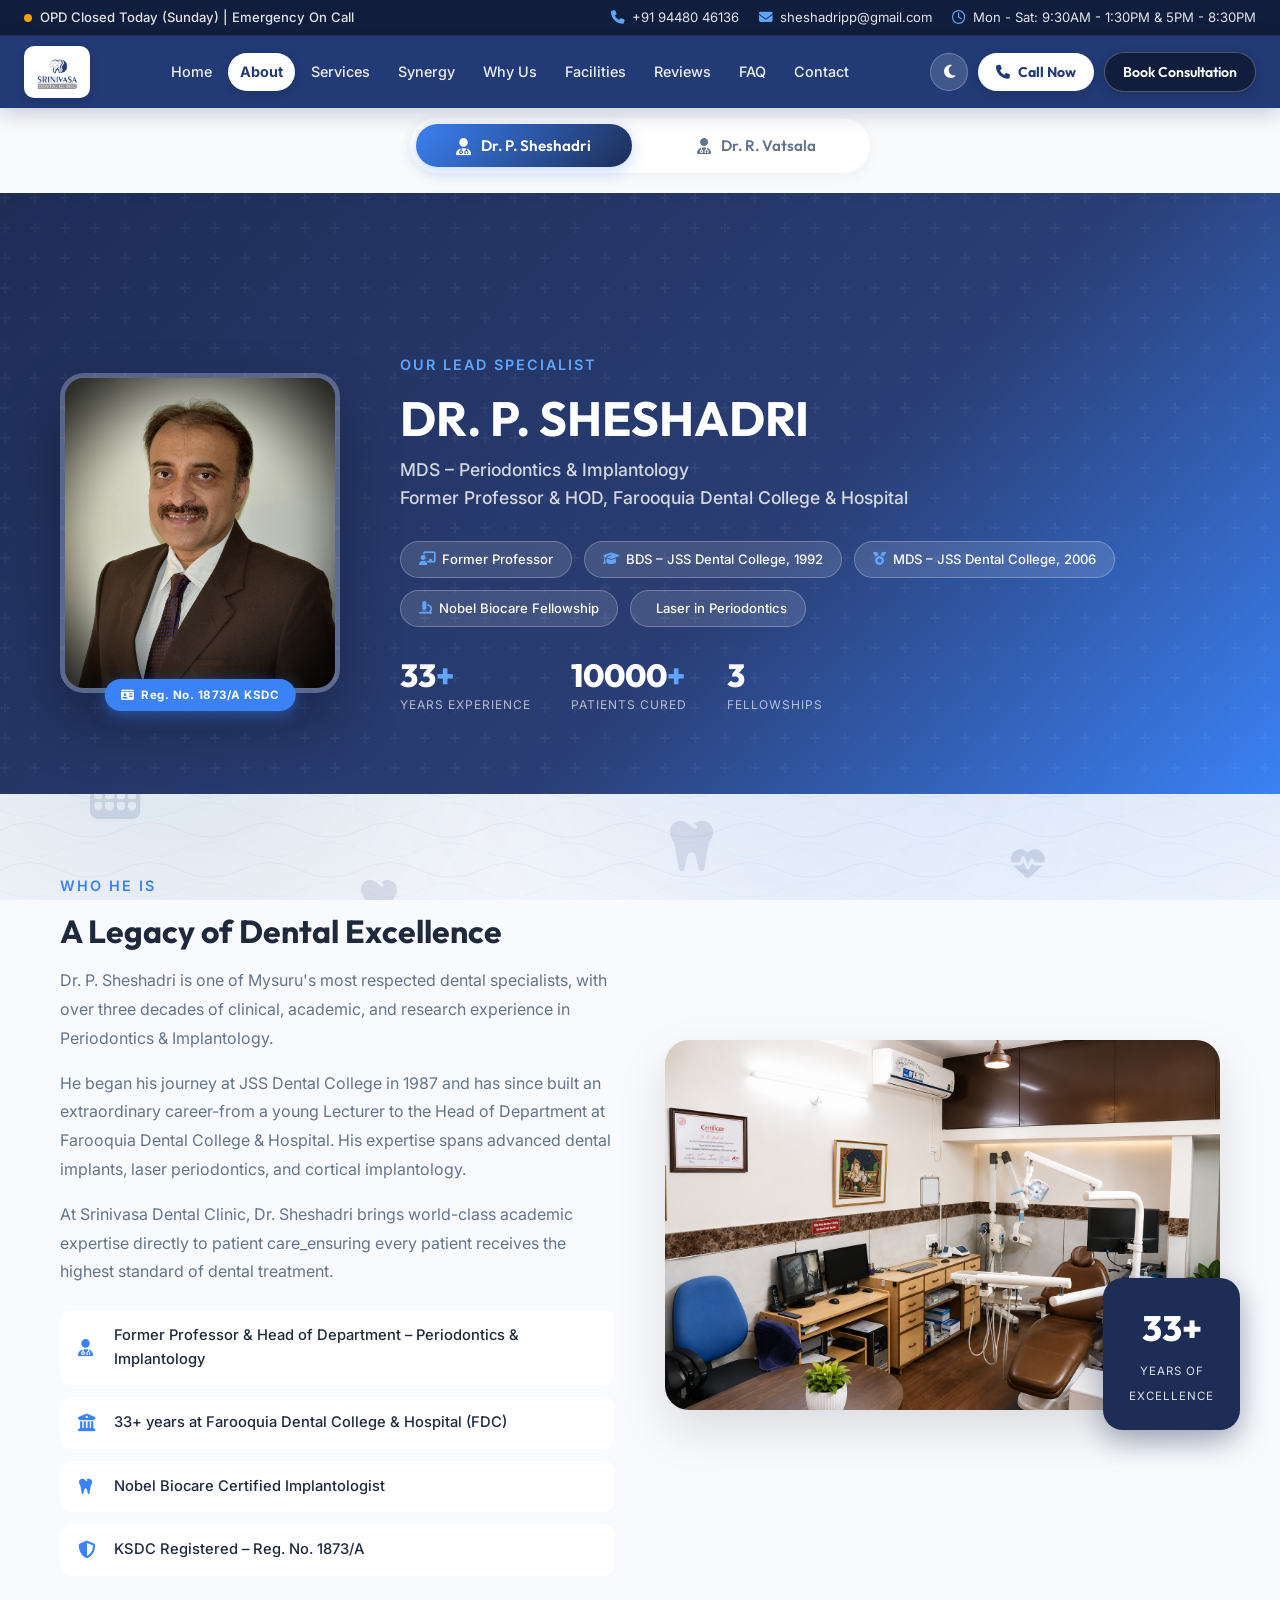
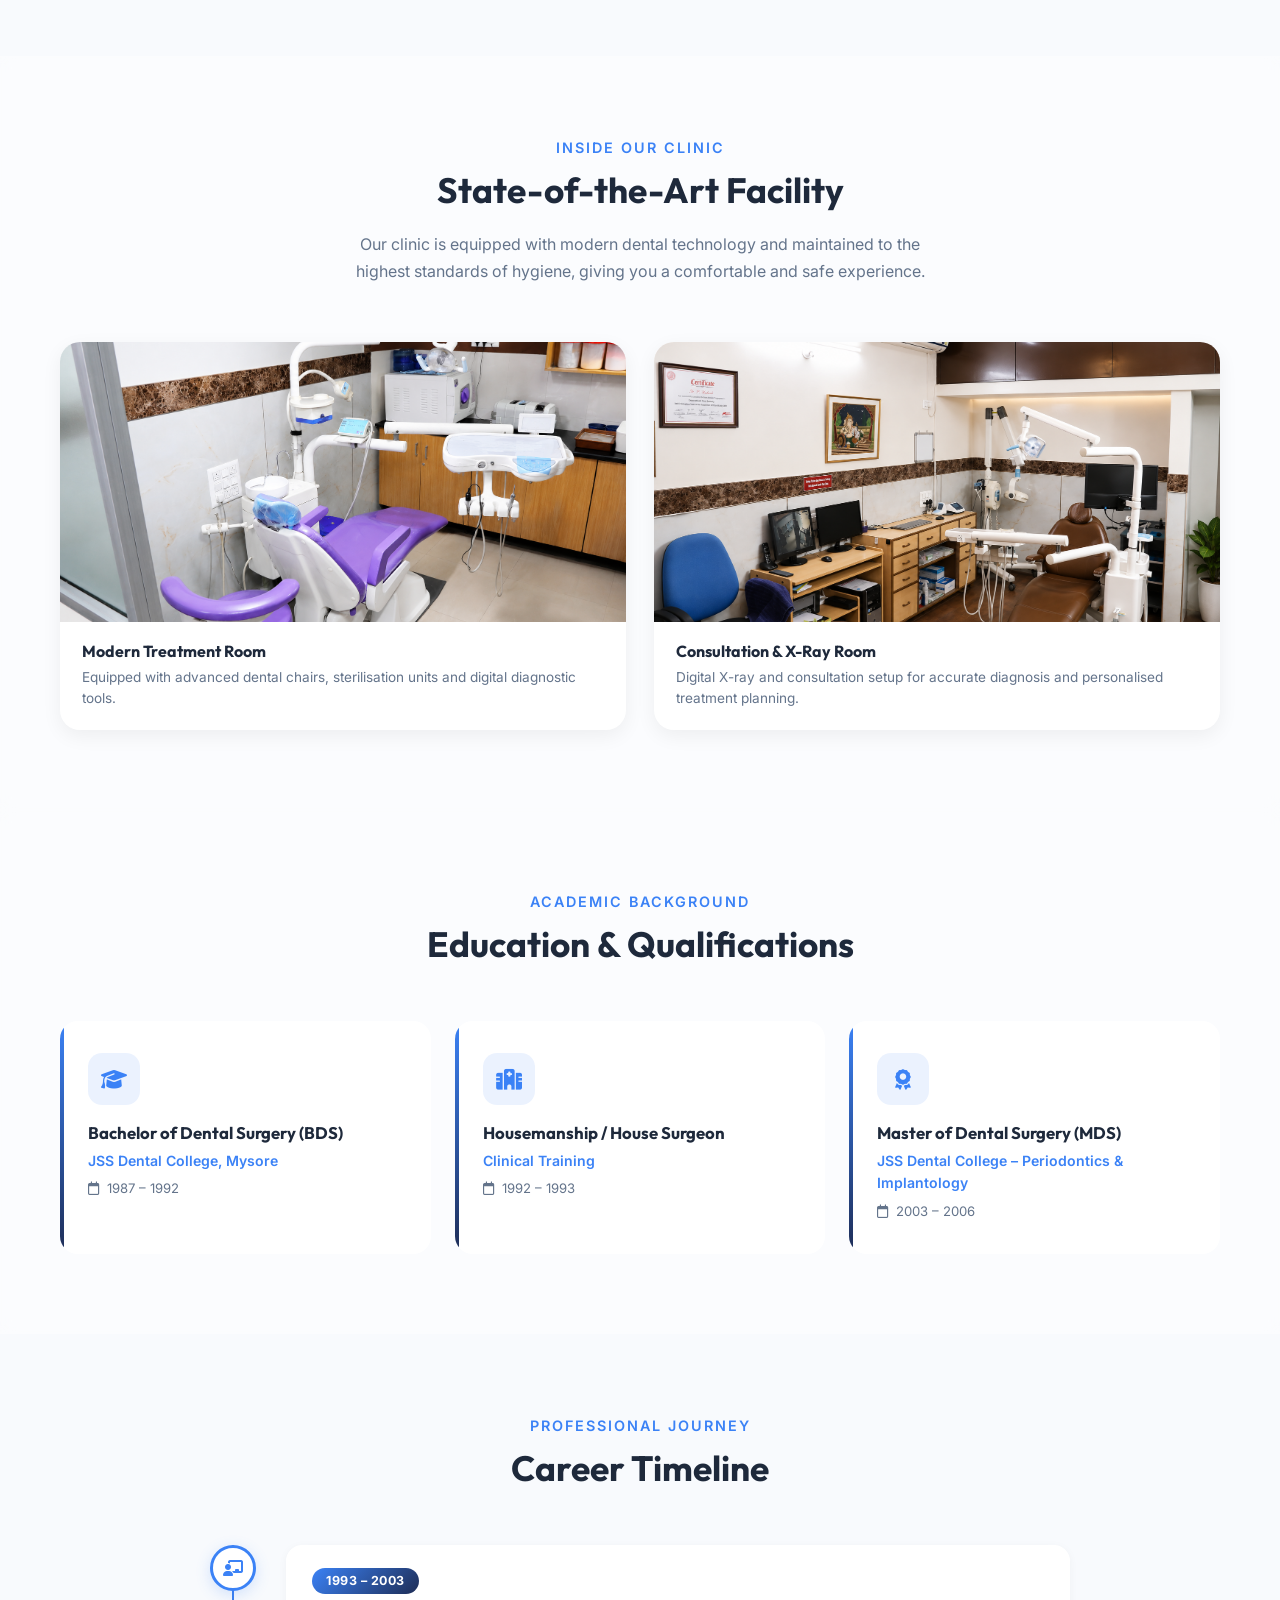
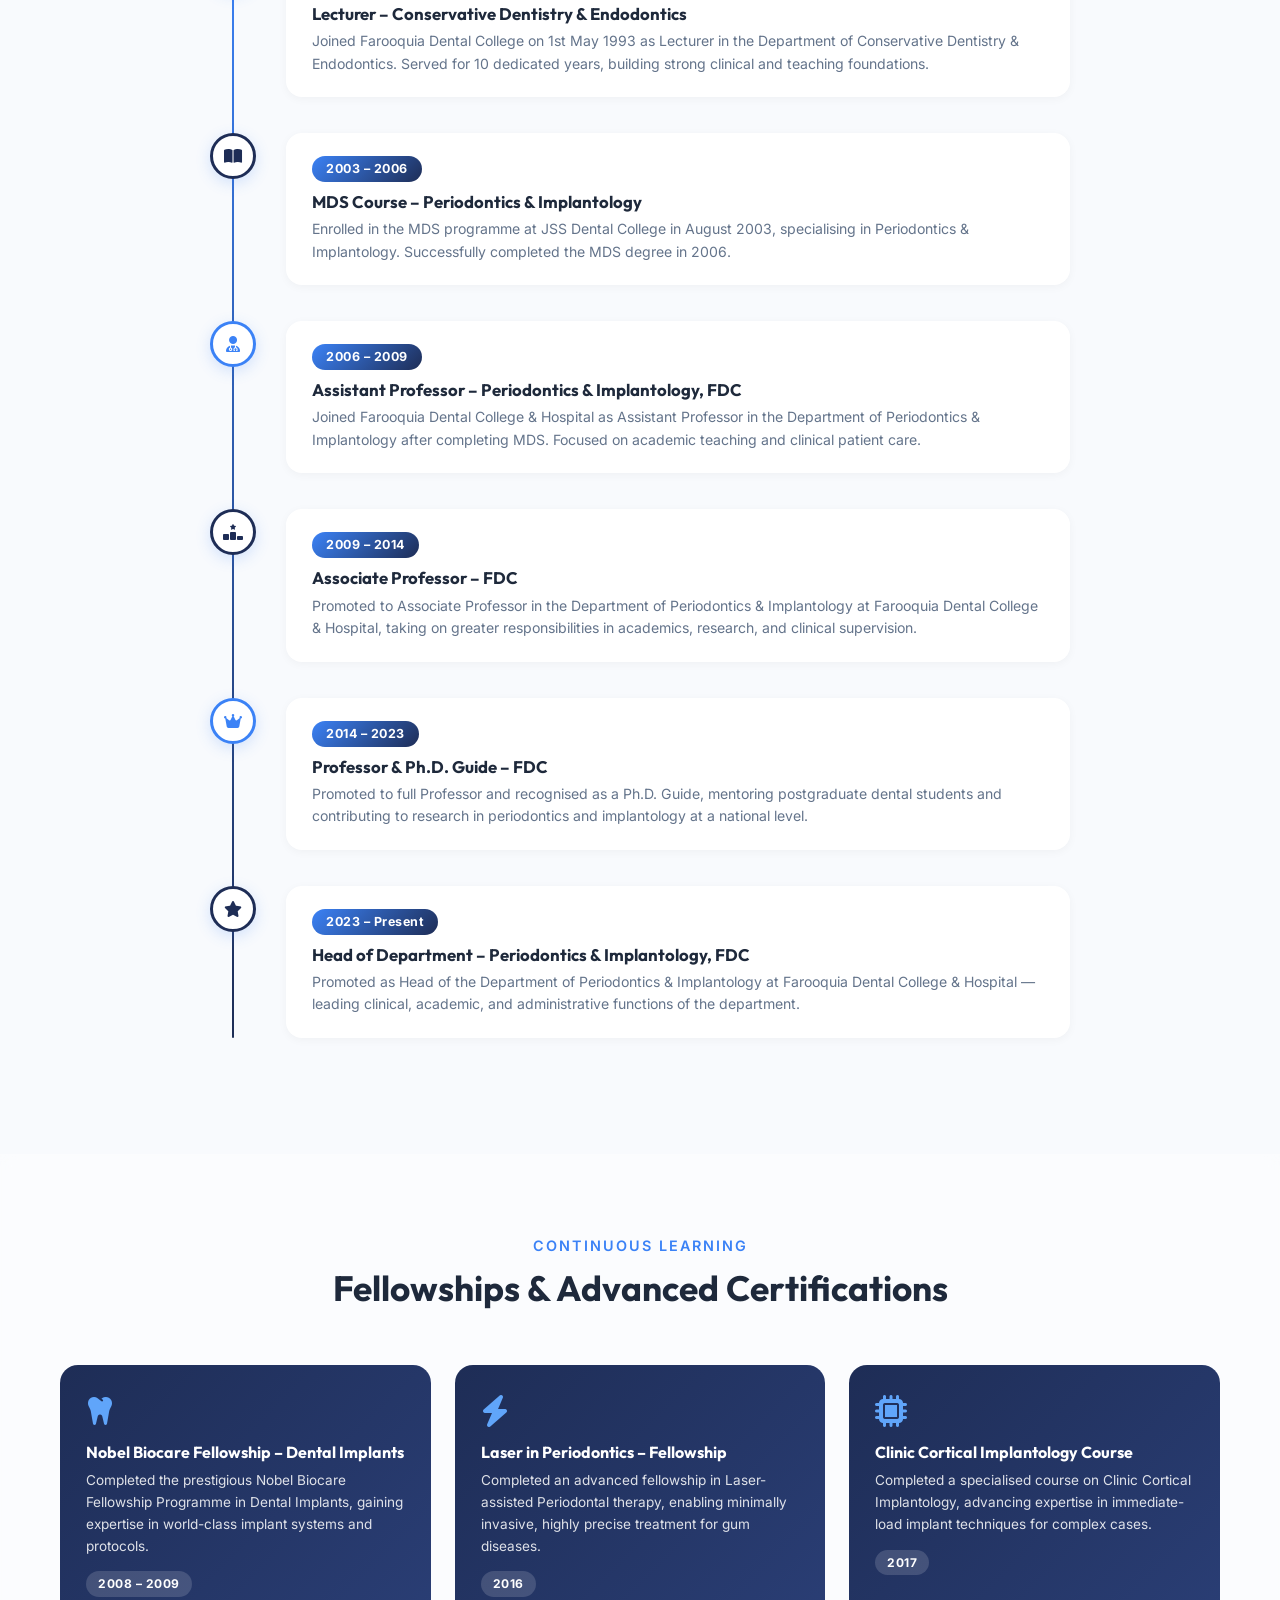
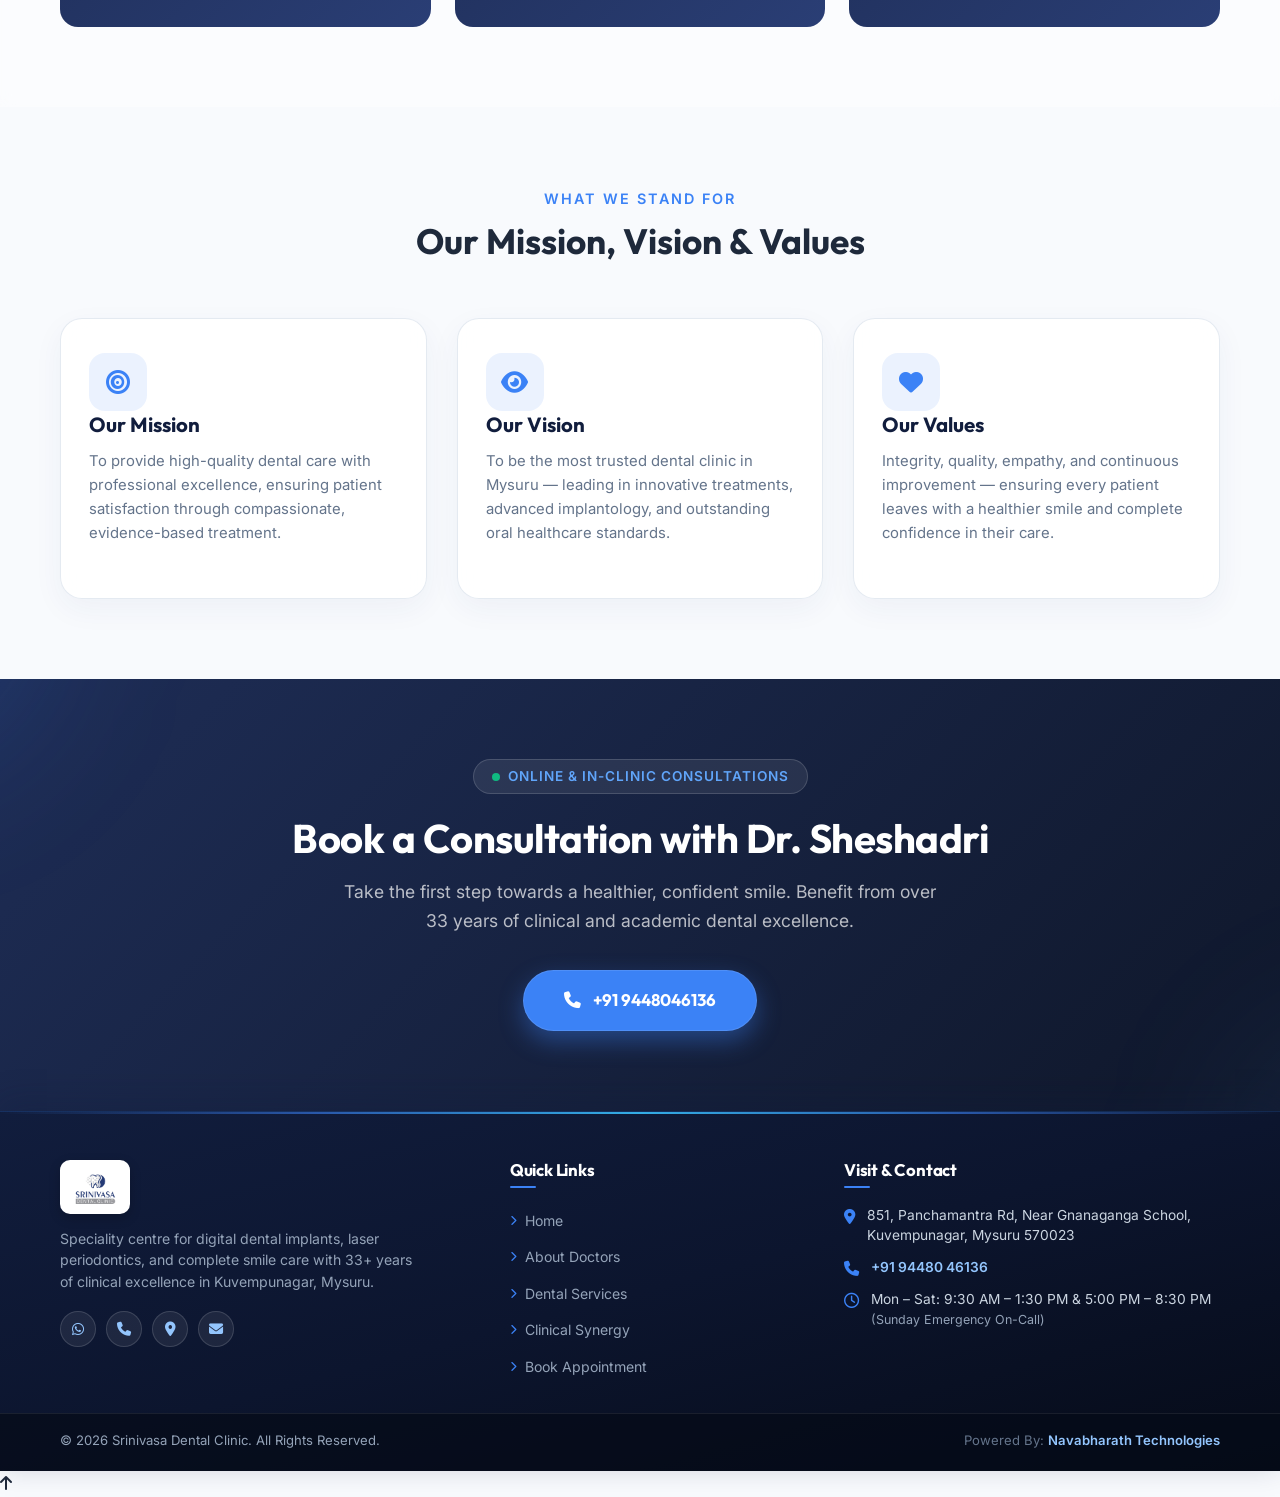
==== commit 1e50a548: "pushh" ====
--- a/about.html
+++ b/about.html
@@ -1389,108 +1389,52 @@
     <!-- Footer -->
     <footer class="footer">
         <div class="container">
-            <!-- Main Footer 4-Column Grid -->
             <div class="footer-grid">
-                <!-- Column 1: Brand & Credentials -->
+                <!-- Column 1: Clinic Brand -->
                 <div class="footer-col footer-col-brand">
                     <a href="index.html" class="footer-logo-link">
                         <div class="footer-logo-box">
                             <img src="assets/logo.png" alt="Srinivasa Dental Clinic Logo" class="footer-logo">
                         </div>
                     </a>
-                    <p class="footer-tagline">Srinivasa Dental Clinic &amp; Implant Centre</p>
-                    <p class="footer-desc">Mysuru's premier center for advanced dental implants, laser periodontics, and complete smile care led by Dr. P. Sheshadri and Dr. R. Vatsala with 33+ years of clinical excellence.</p>
-                    <div class="footer-trust-chips">
-                        <span class="ft-chip"><i class="fa-solid fa-award"></i> 33+ Yrs Legacy</span>
-                        <span class="ft-chip"><i class="fa-solid fa-certificate"></i> Reg. Specialists</span>
-                        <span class="ft-chip"><i class="fa-solid fa-shield-halved"></i> 100% Sterile RVG</span>
-                    </div>
+                    <p class="footer-desc">Speciality centre for digital dental implants, laser periodontics, and complete smile care with 33+ years of clinical excellence in Kuvempunagar, Mysuru.</p>
                     <div class="social-links">
-                        <a href="https://wa.me/919448046136" target="_blank" rel="noopener" aria-label="WhatsApp Us"><i class="fa-brands fa-whatsapp"></i></a>
-                        <a href="tel:+919448046136" aria-label="Call Doctor"><i class="fa-solid fa-phone"></i></a>
-                        <a href="https://maps.google.com/?q=Srinivasa+Dental+Clinic+Kuvempunagar+Mysuru+851+Panchamantra+Road" target="_blank" rel="noopener" aria-label="Google Maps Location"><i class="fa-solid fa-location-dot"></i></a>
-                        <a href="mailto:sheshadripp@gmail.com" aria-label="Send Email"><i class="fa-solid fa-envelope"></i></a>
-                    </div>
-                </div>
-
-                <!-- Column 2: Clinical Treatments -->
+                        <a href="https://wa.me/919448046136" target="_blank" rel="noopener" aria-label="WhatsApp"><i class="fa-brands fa-whatsapp"></i></a>
+                        <a href="tel:+919448046136" aria-label="Call Clinic"><i class="fa-solid fa-phone"></i></a>
+                        <a href="https://maps.google.com/?q=Srinivasa+Dental+Clinic+Kuvempunagar+Mysuru+851+Panchamantra+Road" target="_blank" rel="noopener" aria-label="Google Maps"><i class="fa-solid fa-location-dot"></i></a>
+                        <a href="mailto:sheshadripp@gmail.com" aria-label="Email"><i class="fa-solid fa-envelope"></i></a>
+                    </div>
+                </div>
+
+                <!-- Column 2: Quick Links -->
                 <div class="footer-col footer-col-links">
-                    <h4 class="footer-heading">Clinical Treatments</h4>
+                    <h4 class="footer-heading">Quick Links</h4>
                     <ul class="footer-menu">
-                        <li><a href="index.html#services"><i class="fa-solid fa-chevron-right"></i> Digital Dental RVG X-Rays</a></li>
-                        <li><a href="index.html#services"><i class="fa-solid fa-chevron-right"></i> Advanced Dental Implants</a></li>
-                        <li><a href="index.html#services"><i class="fa-solid fa-chevron-right"></i> Periodontal Gum Therapy</a></li>
-                        <li><a href="index.html#services"><i class="fa-solid fa-chevron-right"></i> Oral &amp; Maxillofacial Surgery</a></li>
-                        <li><a href="index.html#services"><i class="fa-solid fa-chevron-right"></i> Micro-Endodontic Root Canals</a></li>
-                        <li><a href="index.html#services"><i class="fa-solid fa-chevron-right"></i> Aesthetic Smile Designing</a></li>
-                        <li><a href="index.html#services"><i class="fa-solid fa-chevron-right"></i> Painless Teeth Extractions</a></li>
+                        <li><a href="index.html"><i class="fa-solid fa-chevron-right"></i> Home</a></li>
+                        <li><a href="about.html"><i class="fa-solid fa-chevron-right"></i> About Doctors</a></li>
+                        <li><a href="index.html#services"><i class="fa-solid fa-chevron-right"></i> Dental Services</a></li>
+                        <li><a href="index.html#synergy"><i class="fa-solid fa-chevron-right"></i> Clinical Synergy</a></li>
+                        <li><a href="index.html#contact"><i class="fa-solid fa-chevron-right"></i> Book Appointment</a></li>
                     </ul>
                 </div>
 
-                <!-- Column 3: OPD Schedule & Doctors -->
-                <div class="footer-col footer-col-hours">
-                    <h4 class="footer-heading">OPD Schedule</h4>
-                    <div class="footer-hours-card">
-                        <div class="hours-row">
-                            <span class="hours-day">Mon – Sat Morning:</span>
-                            <span class="hours-time">9:30 AM – 1:30 PM</span>
-                        </div>
-                        <div class="hours-row">
-                            <span class="hours-day">Mon – Sat Evening:</span>
-                            <span class="hours-time">5:00 PM – 8:30 PM</span>
-                        </div>
-                        <div class="hours-row highlight-sunday">
-                            <span class="hours-day">Sunday:</span>
-                            <span class="hours-time">Emergency On-Call</span>
-                        </div>
-                    </div>
-                    <div class="footer-doctors-summary">
-                        <div class="f-doc-item">
-                            <i class="fa-solid fa-user-doctor"></i>
-                            <div>
-                                <strong>Dr. P. Sheshadri (MDS)</strong>
-                                <span>Periodontist &amp; Implantologist</span>
-                            </div>
-                        </div>
-                        <div class="f-doc-item">
-                            <i class="fa-solid fa-user-doctor"></i>
-                            <div>
-                                <strong>Dr. R. Vatsala</strong>
-                                <span>Dental Surgeon &amp; Consultant</span>
-                            </div>
-                        </div>
-                    </div>
-                </div>
-
-                <!-- Column 4: Location & Contact -->
+                <!-- Column 3: Contact & Timings -->
                 <div class="footer-col footer-col-contact">
-                    <h4 class="footer-heading">Clinic Location</h4>
+                    <h4 class="footer-heading">Visit &amp; Contact</h4>
                     <div class="footer-contact-list">
                         <div class="f-contact-item">
                             <i class="fa-solid fa-location-dot"></i>
-                            <div>
-                                <span class="fc-label">Address</span>
-                                <p class="fc-val">851, Panchamantra Rd, Near Gnanaganga School, E&amp;F Block, Kuvempunagar, Mysuru, Karnataka 570023</p>
-                            </div>
+                            <p class="fc-val">851, Panchamantra Rd, Near Gnanaganga School, Kuvempunagar, Mysuru 570023</p>
                         </div>
                         <div class="f-contact-item">
                             <i class="fa-solid fa-phone"></i>
-                            <div>
-                                <span class="fc-label">Appointments &amp; Help Desk</span>
-                                <a href="tel:+919448046136" class="fc-val fc-link">+91 94480 46136</a>
-                            </div>
+                            <a href="tel:+919448046136" class="fc-val fc-link">+91 94480 46136</a>
                         </div>
                         <div class="f-contact-item">
-                            <i class="fa-solid fa-envelope"></i>
-                            <div>
-                                <span class="fc-label">Email</span>
-                                <a href="mailto:sheshadripp@gmail.com" class="fc-val fc-link">sheshadripp@gmail.com</a>
-                            </div>
-                        </div>
-                    </div>
-                    <a href="https://maps.google.com/?q=Srinivasa+Dental+Clinic+Kuvempunagar+Mysuru+851+Panchamantra+Road" target="_blank" rel="noopener" class="footer-map-btn">
-                        <i class="fa-solid fa-diamond-turn-right"></i> Get Directions on Google Maps
-                    </a>
+                            <i class="fa-regular fa-clock"></i>
+                            <p class="fc-val">Mon – Sat: 9:30 AM – 1:30 PM &amp; 5:00 PM – 8:30 PM<br><span style="color: #94A3B8; font-size: 0.78rem;">(Sunday Emergency On-Call)</span></p>
+                        </div>
+                    </div>
                 </div>
             </div>
         </div>
@@ -1498,18 +1442,7 @@
         <!-- Footer Bottom Sub-Bar -->
         <div class="footer-bottom">
             <div class="container footer-bottom-container">
-                <p class="footer-copy">&copy; 2026 Srinivasa Dental Clinic. All Rights Reserved. Committed to Healthy Smiles Since 1993.</p>
-                <div class="footer-bottom-links">
-                    <a href="index.html">Home</a>
-                    <span class="sep">•</span>
-                    <a href="about.html">About Doctors</a>
-                    <span class="sep">•</span>
-                    <a href="index.html#services">Services</a>
-                    <span class="sep">•</span>
-                    <a href="index.html#synergy">Synergy</a>
-                    <span class="sep">•</span>
-                    <a href="index.html#contact">Contact</a>
-                </div>
+                <p class="footer-copy">&copy; 2026 Srinivasa Dental Clinic. All Rights Reserved.</p>
                 <p class="footer-powered">Powered By: <a href="https://www.navabharathtechnologies.com/" target="_blank" rel="noopener">Navabharath Technologies</a></p>
             </div>
         </div>
--- a/style.css
+++ b/style.css
@@ -1473,20 +1473,16 @@
 }
 
 /* ========================================================
-   ENHANCED ULTRA-PREMIUM CLINICAL FOOTER
+   CLEAN & COMPACT CLINICAL FOOTER
    ======================================================== */
 .footer {
     background: linear-gradient(165deg, #111D3D 0%, #0C152E 50%, #060B18 100%);
-    background-image: 
-        radial-gradient(circle at 10% 20%, rgba(59, 130, 246, 0.12) 0%, transparent 40%),
-        radial-gradient(circle at 90% 80%, rgba(14, 165, 233, 0.1) 0%, transparent 50%),
-        linear-gradient(165deg, #111D3D 0%, #0C152E 50%, #060B18 100%);
     position: relative;
     overflow: hidden;
     color: #E2E8F0;
-    padding: 70px 0 0;
-    border-top: 1px solid rgba(59, 130, 246, 0.3);
-    box-shadow: 0 -10px 40px rgba(17, 29, 61, 0.3);
+    padding: 48px 0 0;
+    border-top: 1px solid rgba(59, 130, 246, 0.25);
+    box-shadow: 0 -8px 30px rgba(17, 29, 61, 0.25);
 }
 
 .footer::before {
@@ -1496,146 +1492,28 @@
     left: 0;
     right: 0;
     height: 2px;
-    background: linear-gradient(90deg, transparent, rgba(59, 130, 246, 0.5), rgba(56, 189, 248, 0.9), rgba(59, 130, 246, 0.5), transparent);
-}
-
-/* 1. Pre-Footer Action Ribbon */
-.footer-cta-ribbon {
-    background: linear-gradient(135deg, rgba(26, 42, 82, 0.85) 0%, rgba(17, 29, 61, 0.95) 100%);
-    backdrop-filter: blur(16px);
-    -webkit-backdrop-filter: blur(16px);
-    border: 1px solid rgba(59, 130, 246, 0.3);
-    border-radius: 20px;
-    padding: 32px 36px;
-    margin-bottom: 60px;
-    box-shadow: 0 16px 45px rgba(0, 0, 0, 0.35);
-    display: flex;
-    align-items: center;
-    justify-content: space-between;
-    gap: 30px;
-    position: relative;
-    overflow: hidden;
-}
-
-.footer-cta-ribbon::after {
-    content: '';
-    position: absolute;
-    right: -40px;
-    bottom: -40px;
-    width: 180px;
-    height: 180px;
-    background: radial-gradient(circle, rgba(59, 130, 246, 0.25) 0%, transparent 70%);
-    pointer-events: none;
-    border-radius: 50%;
-}
-
-.footer-cta-content {
-    max-width: 650px;
-}
-
-.footer-cta-badge {
-    display: inline-flex;
-    align-items: center;
-    gap: 8px;
-    background: rgba(59, 130, 246, 0.15);
-    border: 1px solid rgba(59, 130, 246, 0.3);
-    color: #60A5FA;
-    font-size: 0.78rem;
-    font-weight: 700;
-    text-transform: uppercase;
-    letter-spacing: 0.8px;
-    padding: 5px 14px;
-    border-radius: 30px;
-    margin-bottom: 12px;
-}
-
-.footer-cta-content h3 {
-    color: #FFFFFF;
-    font-size: 1.65rem;
-    font-weight: 700;
-    margin-bottom: 8px;
-    letter-spacing: -0.3px;
-}
-
-.footer-cta-content p {
-    color: #94A3B8;
-    font-size: 0.94rem;
-    line-height: 1.55;
-    margin: 0;
-}
-
-.footer-cta-actions {
-    display: flex;
-    align-items: center;
-    gap: 14px;
-    flex-shrink: 0;
-}
-
-.btn-footer-call {
-    display: inline-flex;
-    align-items: center;
-    gap: 9px;
-    background: #FFFFFF;
-    color: var(--logo-blue) !important;
-    padding: 12px 24px;
-    border-radius: 50px;
-    font-weight: 700;
-    font-size: 0.92rem;
-    font-family: 'Outfit', sans-serif;
-    box-shadow: 0 4px 15px rgba(0, 0, 0, 0.18);
-    transition: all 0.25s ease;
-    white-space: nowrap;
-}
-
-.btn-footer-call:hover {
-    background: #F0F7FF;
-    color: var(--logo-blue-dark) !important;
-    transform: translateY(-2px);
-    box-shadow: 0 8px 22px rgba(255, 255, 255, 0.25);
-}
-
-.btn-footer-book {
-    display: inline-flex;
-    align-items: center;
-    gap: 9px;
-    background: linear-gradient(135deg, #3B82F6 0%, #2563EB 100%);
-    color: #FFFFFF !important;
-    padding: 12px 24px;
-    border-radius: 50px;
-    font-weight: 700;
-    font-size: 0.92rem;
-    font-family: 'Outfit', sans-serif;
-    border: 1px solid rgba(255, 255, 255, 0.2);
-    box-shadow: 0 4px 18px rgba(59, 130, 246, 0.38);
-    transition: all 0.25s ease;
-    white-space: nowrap;
-}
-
-.btn-footer-book:hover {
-    background: linear-gradient(135deg, #2563EB 0%, #1D4ED8 100%);
-    transform: translateY(-2px);
-    box-shadow: 0 8px 24px rgba(59, 130, 246, 0.5);
-}
-
-/* 2. Main Footer 4-Column Grid */
+    background: linear-gradient(90deg, transparent, rgba(59, 130, 246, 0.6), rgba(56, 189, 248, 0.9), rgba(59, 130, 246, 0.6), transparent);
+}
+
+/* 3-Column Clean Grid */
 .footer-grid {
     display: grid;
-    grid-template-columns: 1.35fr 1.05fr 1.15fr 1.25fr;
-    gap: 36px;
-    margin-bottom: 50px;
+    grid-template-columns: 1.4fr 1fr 1.3fr;
+    gap: 45px;
+    margin-bottom: 35px;
     align-items: start;
 }
 
 /* Column 1: Brand */
 .footer-logo-box {
     background: #FFFFFF;
-    padding: 8px 16px;
-    border-radius: 12px;
+    padding: 6px 14px;
+    border-radius: 10px;
     display: inline-flex;
     align-items: center;
     justify-content: center;
-    box-shadow: 0 4px 16px rgba(0, 0, 0, 0.25);
-    margin-bottom: 18px;
+    box-shadow: 0 4px 12px rgba(0, 0, 0, 0.2);
+    margin-bottom: 14px;
     transition: transform 0.25s ease;
 }
 
@@ -1644,50 +1522,18 @@
 }
 
 .footer-logo {
-    height: 48px;
+    height: 42px;
     width: auto;
     object-fit: contain;
     display: block;
 }
 
-.footer-tagline {
-    color: #FFFFFF;
-    font-size: 0.98rem;
-    font-weight: 700;
-    margin-bottom: 10px;
-    font-family: 'Outfit', sans-serif;
-}
-
 .footer-desc {
     color: #94A3B8;
     font-size: 0.88rem;
-    line-height: 1.6;
-    margin-bottom: 20px;
-}
-
-.footer-trust-chips {
-    display: flex;
-    flex-wrap: wrap;
-    gap: 8px;
-    margin-bottom: 22px;
-}
-
-.ft-chip {
-    display: inline-flex;
-    align-items: center;
-    gap: 6px;
-    background: rgba(255, 255, 255, 0.06);
-    border: 1px solid rgba(255, 255, 255, 0.12);
-    color: #93C5FD;
-    padding: 4px 10px;
-    border-radius: 20px;
-    font-size: 0.74rem;
-    font-weight: 600;
-}
-
-.ft-chip i {
-    color: #60A5FA;
-    font-size: 0.76rem;
+    line-height: 1.55;
+    margin-bottom: 18px;
+    max-width: 360px;
 }
 
 .social-links {
@@ -1696,8 +1542,8 @@
 }
 
 .social-links a {
-    width: 38px;
-    height: 38px;
+    width: 36px;
+    height: 36px;
     border-radius: 50%;
     background: rgba(255, 255, 255, 0.07);
     border: 1px solid rgba(255, 255, 255, 0.14);
@@ -1705,27 +1551,27 @@
     display: inline-flex;
     align-items: center;
     justify-content: center;
-    font-size: 0.92rem;
-    transition: all 0.25s cubic-bezier(0.4, 0, 0.2, 1);
+    font-size: 0.88rem;
+    transition: all 0.25s ease;
 }
 
 .social-links a:hover {
     background: #3B82F6;
     color: #FFFFFF;
     border-color: #3B82F6;
-    transform: translateY(-3px);
-    box-shadow: 0 6px 18px rgba(59, 130, 246, 0.45);
+    transform: translateY(-2px);
+    box-shadow: 0 4px 12px rgba(59, 130, 246, 0.4);
 }
 
 /* Headings */
 .footer-heading {
     color: #FFFFFF;
     font-family: 'Outfit', sans-serif;
-    font-size: 1.15rem;
+    font-size: 1.05rem;
     font-weight: 700;
-    margin-bottom: 22px;
+    margin-bottom: 18px;
     position: relative;
-    padding-bottom: 10px;
+    padding-bottom: 8px;
     letter-spacing: -0.2px;
 }
 
@@ -1734,26 +1580,26 @@
     position: absolute;
     bottom: 0;
     left: 0;
-    width: 32px;
-    height: 2.5px;
+    width: 26px;
+    height: 2px;
     background: #3B82F6;
     border-radius: 2px;
 }
 
-/* Column 2: Clinical Menu */
+/* Column 2: Quick Links */
 .footer-menu {
     list-style: none;
     padding: 0;
     margin: 0;
     display: flex;
     flex-direction: column;
-    gap: 11px;
+    gap: 10px;
 }
 
 .footer-menu li a {
     display: inline-flex;
     align-items: center;
-    gap: 9px;
+    gap: 8px;
     color: #94A3B8;
     font-size: 0.88rem;
     text-decoration: none;
@@ -1761,7 +1607,7 @@
 }
 
 .footer-menu li a i {
-    font-size: 0.68rem;
+    font-size: 0.65rem;
     color: #3B82F6;
     transition: transform 0.2s ease;
 }
@@ -1771,98 +1617,11 @@
     transform: translateX(4px);
 }
 
-.footer-menu li a:hover i {
-    transform: translateX(2px);
-    color: #FFFFFF;
-}
-
-/* Column 3: Hours & Doctors */
-.footer-hours-card {
-    background: rgba(255, 255, 255, 0.04);
-    border: 1px solid rgba(59, 130, 246, 0.2);
-    border-radius: 14px;
-    padding: 16px 18px;
-    margin-bottom: 18px;
+/* Column 3: Contact & Timings */
+.footer-contact-list {
     display: flex;
     flex-direction: column;
-    gap: 10px;
-}
-
-.hours-row {
-    display: flex;
-    justify-content: space-between;
-    align-items: center;
-    gap: 10px;
-    font-size: 0.84rem;
-    padding-bottom: 8px;
-    border-bottom: 1px dashed rgba(255, 255, 255, 0.1);
-}
-
-.hours-row:last-child {
-    padding-bottom: 0;
-    border-bottom: none;
-}
-
-.hours-day {
-    color: #CBD5E1;
-    font-weight: 500;
-}
-
-.hours-time {
-    color: #93C5FD;
-    font-weight: 700;
-}
-
-.highlight-sunday .hours-day {
-    color: #F87171;
-}
-
-.highlight-sunday .hours-time {
-    color: #FCA5A5;
-    font-size: 0.78rem;
-}
-
-.footer-doctors-summary {
-    display: flex;
-    flex-direction: column;
-    gap: 10px;
-}
-
-.f-doc-item {
-    display: flex;
-    align-items: center;
-    gap: 10px;
-    background: rgba(255, 255, 255, 0.03);
-    border: 1px solid rgba(255, 255, 255, 0.07);
-    padding: 10px 14px;
-    border-radius: 10px;
-    font-size: 0.82rem;
-}
-
-.f-doc-item i {
-    color: #3B82F6;
-    font-size: 1.1rem;
-    flex-shrink: 0;
-}
-
-.f-doc-item strong {
-    display: block;
-    color: #FFFFFF;
-    font-size: 0.86rem;
-    line-height: 1.25;
-}
-
-.f-doc-item span {
-    color: #94A3B8;
-    font-size: 0.75rem;
-}
-
-/* Column 4: Contact & Directions */
-.footer-contact-list {
-    display: flex;
-    flex-direction: column;
-    gap: 14px;
-    margin-bottom: 20px;
+    gap: 12px;
 }
 
 .f-contact-item {
@@ -1873,19 +1632,9 @@
 
 .f-contact-item i {
     color: #3B82F6;
-    font-size: 1.05rem;
+    font-size: 0.95rem;
     margin-top: 3px;
     flex-shrink: 0;
-}
-
-.fc-label {
-    display: block;
-    color: #64748B;
-    font-size: 0.72rem;
-    text-transform: uppercase;
-    letter-spacing: 0.6px;
-    font-weight: 700;
-    margin-bottom: 2px;
 }
 
 .fc-val {
@@ -1907,45 +1656,20 @@
     text-decoration: underline;
 }
 
-.footer-map-btn {
-    display: inline-flex;
-    align-items: center;
-    gap: 8px;
-    background: rgba(59, 130, 246, 0.12);
-    border: 1px solid rgba(59, 130, 246, 0.3);
-    color: #60A5FA;
-    font-size: 0.84rem;
-    font-weight: 600;
-    padding: 10px 16px;
-    border-radius: 10px;
-    text-decoration: none;
-    transition: all 0.25s ease;
-    width: 100%;
-    justify-content: center;
-}
-
-.footer-map-btn:hover {
-    background: #3B82F6;
-    color: #FFFFFF;
-    border-color: #3B82F6;
-    transform: translateY(-2px);
-    box-shadow: 0 4px 14px rgba(59, 130, 246, 0.3);
-}
-
-/* 3. Footer Bottom Sub-Bar */
+/* Clean Footer Bottom */
 .footer-bottom {
-    background: rgba(5, 11, 24, 0.85);
+    background: rgba(5, 11, 24, 0.7);
     border-top: 1px solid rgba(255, 255, 255, 0.08);
-    padding: 22px 0 28px;
+    padding: 16px 0 20px;
     color: #94A3B8;
-    font-size: 0.84rem;
+    font-size: 0.82rem;
 }
 
 .footer-bottom-container {
     display: flex;
     align-items: center;
     justify-content: space-between;
-    gap: 20px;
+    gap: 16px;
     flex-wrap: wrap;
 }
 
@@ -1954,33 +1678,9 @@
     color: #94A3B8;
 }
 
-.footer-bottom-links {
-    display: flex;
-    align-items: center;
-    gap: 12px;
-    flex-wrap: wrap;
-}
-
-.footer-bottom-links a {
-    color: #CBD5E1;
-    text-decoration: none;
-    font-size: 0.82rem;
-    transition: color 0.2s ease;
-}
-
-.footer-bottom-links a:hover {
-    color: #38BDF8;
-}
-
-.footer-bottom-links .sep {
-    color: rgba(255, 255, 255, 0.2);
-    font-size: 0.7rem;
-}
-
 .footer-powered {
     margin: 0;
     color: #64748B;
-    font-size: 0.8rem;
 }
 
 .footer-powered a {
@@ -1994,73 +1694,37 @@
     color: #FFFFFF;
 }
 
-/* Responsive Footer Breakpoints */
-@media (max-width: 1100px) {
+/* Responsive Footer */
+@media (max-width: 900px) {
     .footer-grid {
         grid-template-columns: 1fr 1fr;
-        gap: 35px;
-    }
-
-    .footer-cta-ribbon {
-        flex-direction: column;
-        align-items: flex-start;
-        gap: 20px;
-        padding: 28px 24px;
-    }
-
-    .footer-cta-actions {
-        width: 100%;
-        flex-wrap: wrap;
-    }
-}
-
-@media (max-width: 768px) {
+        gap: 30px;
+    }
+}
+
+@media (max-width: 600px) {
     .footer {
-        padding: 50px 0 0;
+        padding: 38px 0 0;
     }
 
     .footer-grid {
         grid-template-columns: 1fr;
-        gap: 32px;
-        text-align: left;
-    }
-
-    .footer-heading::after {
-        left: 0;
-    }
-
-    .footer-cta-ribbon {
-        margin-bottom: 40px;
-        padding: 22px 18px;
-        border-radius: 16px;
-    }
-
-    .footer-cta-content h3 {
-        font-size: 1.35rem;
-    }
-
-    .footer-cta-actions {
-        flex-direction: column;
-        width: 100%;
-        gap: 10px;
-    }
-
-    .btn-footer-call,
-    .btn-footer-book {
-        width: 100%;
-        justify-content: center;
-        padding: 12px 18px;
+        gap: 25px;
+    }
+
+    .footer-desc {
+        max-width: 100%;
+    }
+
+    .footer-bottom {
+        padding: 16px 0 75px;
     }
 
     .footer-bottom-container {
         flex-direction: column;
         align-items: center;
         text-align: center;
-        gap: 12px;
-    }
-
-    .footer-bottom-links {
-        justify-content: center;
+        gap: 8px;
     }
 }
 
@@ -2311,21 +1975,6 @@
         border-radius: 14px;
     }
 
-    /* Synergy Section */
-    .synergy-grid {
-        grid-template-columns: 1fr;
-        gap: 20px;
-    }
-
-    .synergy-card {
-        padding: 26px 20px;
-        border-radius: 18px;
-    }
-
-    .synergy-card h3 {
-        font-size: 1.45rem;
-    }
-
     /* Facilities Section */
     .facilities-grid {
         grid-template-columns: 1fr;
@@ -2373,22 +2022,17 @@
     /* Footer */
     .footer-grid {
         grid-template-columns: 1fr;
-        text-align: center;
-        gap: 35px;
+        text-align: left;
+        gap: 28px;
     }
 
     .footer-logo {
-        height: 56px;
-        margin: 0 auto 16px;
+        height: 42px;
+        margin: 0;
     }
 
     .social-links {
-        justify-content: center;
-    }
-
-    .subscribe-form {
-        max-width: 360px;
-        margin: 0 auto;
+        justify-content: flex-start;
     }
 
     /* Mobile Quick-Action Floating Bottom Bar */
@@ -2556,82 +2200,378 @@
     font-size: 1.05rem;
 }
 
-/* 1. Synergy Section */
+/* 1. Synergy Section & Mobile Carousel */
 .synergy-section {
     background: transparent;
     position: relative;
     overflow: hidden;
 }
 
+.synergy-carousel-controls {
+    display: none; /* Desktop shows both cards side by side */
+    justify-content: center;
+    gap: 12px;
+    margin-bottom: 24px;
+}
+
+.synergy-tab-btn {
+    display: inline-flex;
+    align-items: center;
+    gap: 8px;
+    background: rgba(255, 255, 255, 0.9);
+    border: 1.5px solid rgba(34, 58, 118, 0.16);
+    color: var(--logo-blue);
+    padding: 10px 20px;
+    border-radius: 50px;
+    font-family: 'Outfit', sans-serif;
+    font-size: 0.9rem;
+    font-weight: 700;
+    cursor: pointer;
+    transition: all 0.25s cubic-bezier(0.4, 0, 0.2, 1);
+    box-shadow: 0 4px 14px rgba(34, 58, 118, 0.06);
+}
+
+.synergy-tab-btn i {
+    font-size: 0.92rem;
+    color: #3B82F6;
+    transition: color 0.2s;
+}
+
+.synergy-tab-btn.active {
+    background: linear-gradient(135deg, #223A76 0%, #1E2D56 100%);
+    color: #FFFFFF;
+    border-color: #223A76;
+    box-shadow: 0 6px 20px rgba(34, 58, 118, 0.3);
+}
+
+.synergy-tab-btn.active i {
+    color: #38BDF8;
+}
+
+.synergy-carousel-container {
+    position: relative;
+    width: 100%;
+}
+
+.synergy-carousel-arrow {
+    display: none; /* Desktop hides arrows */
+    position: absolute;
+    top: 50%;
+    transform: translateY(-50%);
+    width: 44px;
+    height: 44px;
+    border-radius: 50%;
+    background: #FFFFFF;
+    border: 1.5px solid rgba(34, 58, 118, 0.16);
+    color: var(--logo-blue);
+    cursor: pointer;
+    z-index: 10;
+    align-items: center;
+    justify-content: center;
+    font-size: 1rem;
+    box-shadow: 0 6px 20px rgba(17, 29, 61, 0.18);
+    transition: all 0.25s ease;
+}
+
+.synergy-carousel-arrow:hover {
+    background: var(--logo-blue);
+    color: #FFFFFF;
+    transform: translateY(-50%) scale(1.08);
+}
+
+.synergy-prev-btn {
+    left: -12px;
+}
+
+.synergy-next-btn {
+    right: -12px;
+}
+
 .synergy-grid {
     display: grid;
     grid-template-columns: 1fr 1fr;
-    gap: 40px;
-    align-items: center;
+    gap: 36px;
+    align-items: stretch;
 }
 
 .synergy-card {
-    background: rgba(255, 255, 255, 0.88);
+    background: rgba(255, 255, 255, 0.92);
     backdrop-filter: blur(16px);
     -webkit-backdrop-filter: blur(16px);
-    border-radius: 20px;
-    padding: 35px;
+    border-radius: 22px;
+    padding: 36px 32px;
     box-shadow: 0 10px 30px rgba(34, 58, 118, 0.06);
     border: 1px solid rgba(226, 232, 240, 0.9);
     transition: transform 0.35s ease, box-shadow 0.35s ease, border-color 0.35s ease;
+    display: flex;
+    flex-direction: column;
 }
 
 .synergy-card:hover {
     transform: translateY(-6px);
-    box-shadow: 0 20px 40px rgba(34, 58, 118, 0.12);
+    box-shadow: 0 20px 42px rgba(34, 58, 118, 0.12);
     border-color: rgba(34, 58, 118, 0.35);
     background: #ffffff;
 }
 
+.synergy-card-top {
+    display: flex;
+    justify-content: space-between;
+    align-items: center;
+    gap: 12px;
+    margin-bottom: 18px;
+}
+
 .synergy-badge {
     display: inline-block;
-    background: rgba(34, 58, 118, 0.1);
+    background: rgba(34, 58, 118, 0.09);
     color: var(--logo-blue);
     font-weight: 700;
-    font-size: 0.8rem;
+    font-size: 0.78rem;
     padding: 6px 14px;
     border-radius: 30px;
-    margin-bottom: 18px;
     text-transform: uppercase;
     letter-spacing: 0.5px;
 }
 
+.synergy-pill-counter {
+    font-size: 0.76rem;
+    font-weight: 700;
+    color: #64748B;
+    background: #F1F5F9;
+    padding: 4px 10px;
+    border-radius: 20px;
+}
+
 .synergy-card h3 {
-    font-size: 1.6rem;
-    margin-bottom: 15px;
+    font-size: 1.65rem;
+    margin-bottom: 6px;
     color: var(--logo-blue-dark);
 }
 
-.synergy-card p {
+.synergy-speciality-title {
+    color: #2563EB;
+    font-weight: 600;
+    font-size: 0.9rem;
+    margin-bottom: 14px;
+}
+
+.synergy-bio {
     color: var(--text-muted);
-    line-height: 1.7;
+    line-height: 1.65;
     margin-bottom: 20px;
+    font-size: 0.92rem;
 }
 
 .synergy-features {
     list-style: none;
     padding: 0;
-    margin: 0;
+    margin: 0 0 24px 0;
     display: grid;
     gap: 10px;
+    flex: 1;
 }
 
 .synergy-features li {
     display: flex;
-    align-items: center;
+    align-items: flex-start;
     gap: 10px;
-    font-size: 0.95rem;
+    font-size: 0.9rem;
     color: var(--text-dark);
-}
-
-.synergy-features i {
+    line-height: 1.45;
+}
+
+.synergy-features li i {
     color: #10B981;
-}
+    font-size: 0.88rem;
+    margin-top: 3px;
+    flex-shrink: 0;
+}
+
+.synergy-card-action {
+    margin-top: auto;
+    padding-top: 18px;
+    border-top: 1px solid rgba(226, 232, 240, 0.85);
+}
+
+.btn-synergy-book {
+    display: inline-flex;
+    align-items: center;
+    justify-content: space-between;
+    width: 100%;
+    padding: 12px 18px;
+    background: #F0F7FF;
+    border: 1px solid rgba(59, 130, 246, 0.25);
+    color: var(--logo-blue);
+    border-radius: 12px;
+    font-family: 'Outfit', sans-serif;
+    font-weight: 700;
+    font-size: 0.9rem;
+    text-decoration: none;
+    transition: all 0.25s ease;
+}
+
+.btn-synergy-book:hover {
+    background: #3B82F6;
+    color: #FFFFFF;
+    border-color: #3B82F6;
+    box-shadow: 0 6px 18px rgba(59, 130, 246, 0.35);
+    transform: translateY(-2px);
+}
+
+.synergy-carousel-dots {
+    display: none; /* Desktop hides dots */
+    justify-content: center;
+    align-items: center;
+    gap: 8px;
+    margin-top: 20px;
+}
+
+.synergy-dot {
+    width: 24px;
+    height: 8px;
+    border-radius: 4px;
+    background: #CBD5E1;
+    border: none;
+    cursor: pointer;
+    transition: all 0.3s cubic-bezier(0.4, 0, 0.2, 1);
+    padding: 0;
+}
+
+.synergy-dot.active {
+    width: 40px;
+    background: #3B82F6;
+    box-shadow: 0 2px 8px rgba(59, 130, 246, 0.4);
+}
+
+/* ── Mobile / Tablet Synergy Carousel (<= 880px) ── */
+@media (max-width: 880px) {
+    .synergy-carousel-controls {
+        display: flex;
+    }
+
+    .synergy-carousel-arrow {
+        display: flex;
+    }
+
+    .synergy-carousel-dots {
+        display: flex;
+    }
+
+    .synergy-carousel-container {
+        padding: 0 16px;
+    }
+
+    .synergy-carousel-track {
+        display: flex !important;
+        flex-direction: row !important;
+        flex-wrap: nowrap !important;
+        gap: 16px !important;
+        overflow-x: auto !important;
+        scroll-snap-type: x mandatory !important;
+        -webkit-overflow-scrolling: touch !important;
+        scroll-behavior: smooth !important;
+        scrollbar-width: none !important;
+        padding: 10px 4px 16px !important;
+    }
+
+    .synergy-carousel-track::-webkit-scrollbar {
+        display: none !important;
+    }
+
+    .synergy-card {
+        flex: 0 0 100% !important;
+        min-width: 100% !important;
+        max-width: 100% !important;
+        scroll-snap-align: center !important;
+        padding: 28px 22px !important;
+        border-radius: 20px !important;
+        box-sizing: border-box !important;
+    }
+
+    .synergy-prev-btn {
+        left: -6px;
+    }
+
+    .synergy-next-btn {
+        right: -6px;
+    }
+}
+
+@media (max-width: 480px) {
+    .synergy-carousel-container {
+        padding: 0;
+    }
+
+    .synergy-carousel-arrow {
+        display: none;
+    }
+
+    .synergy-tab-btn {
+        padding: 9px 14px;
+        font-size: 0.82rem;
+    }
+
+    .synergy-card {
+        padding: 22px 16px !important;
+    }
+
+    .synergy-card h3 {
+        font-size: 1.4rem;
+    }
+
+    .synergy-speciality-title {
+        font-size: 0.84rem;
+    }
+
+    .synergy-bio {
+        font-size: 0.88rem;
+    }
+}
+
+/* Dark Theme overrides for Synergy Carousel */
+[data-theme="dark"] .synergy-tab-btn {
+    background: #1E293B;
+    border-color: #334155;
+    color: #F1F5F9;
+}
+
+[data-theme="dark"] .synergy-tab-btn.active {
+    background: #3B82F6;
+    border-color: #3B82F6;
+    color: #FFFFFF;
+}
+
+[data-theme="dark"] .synergy-carousel-arrow {
+    background: #1E293B;
+    border-color: #334155;
+    color: #F1F5F9;
+}
+
+[data-theme="dark"] .synergy-pill-counter {
+    background: #0F172A;
+    color: #94A3B8;
+}
+
+[data-theme="dark"] .btn-synergy-book {
+    background: #1E293B;
+    border-color: #334155;
+    color: #93C5FD;
+}
+
+[data-theme="dark"] .btn-synergy-book:hover {
+    background: #3B82F6;
+    color: #FFFFFF;
+}
+
+[data-theme="dark"] .synergy-dot {
+    background: #334155;
+}
+
+[data-theme="dark"] .synergy-dot.active {
+    background: #3B82F6;
+}
+
 
 /* 2. Facilities Section */
 .facilities-section {
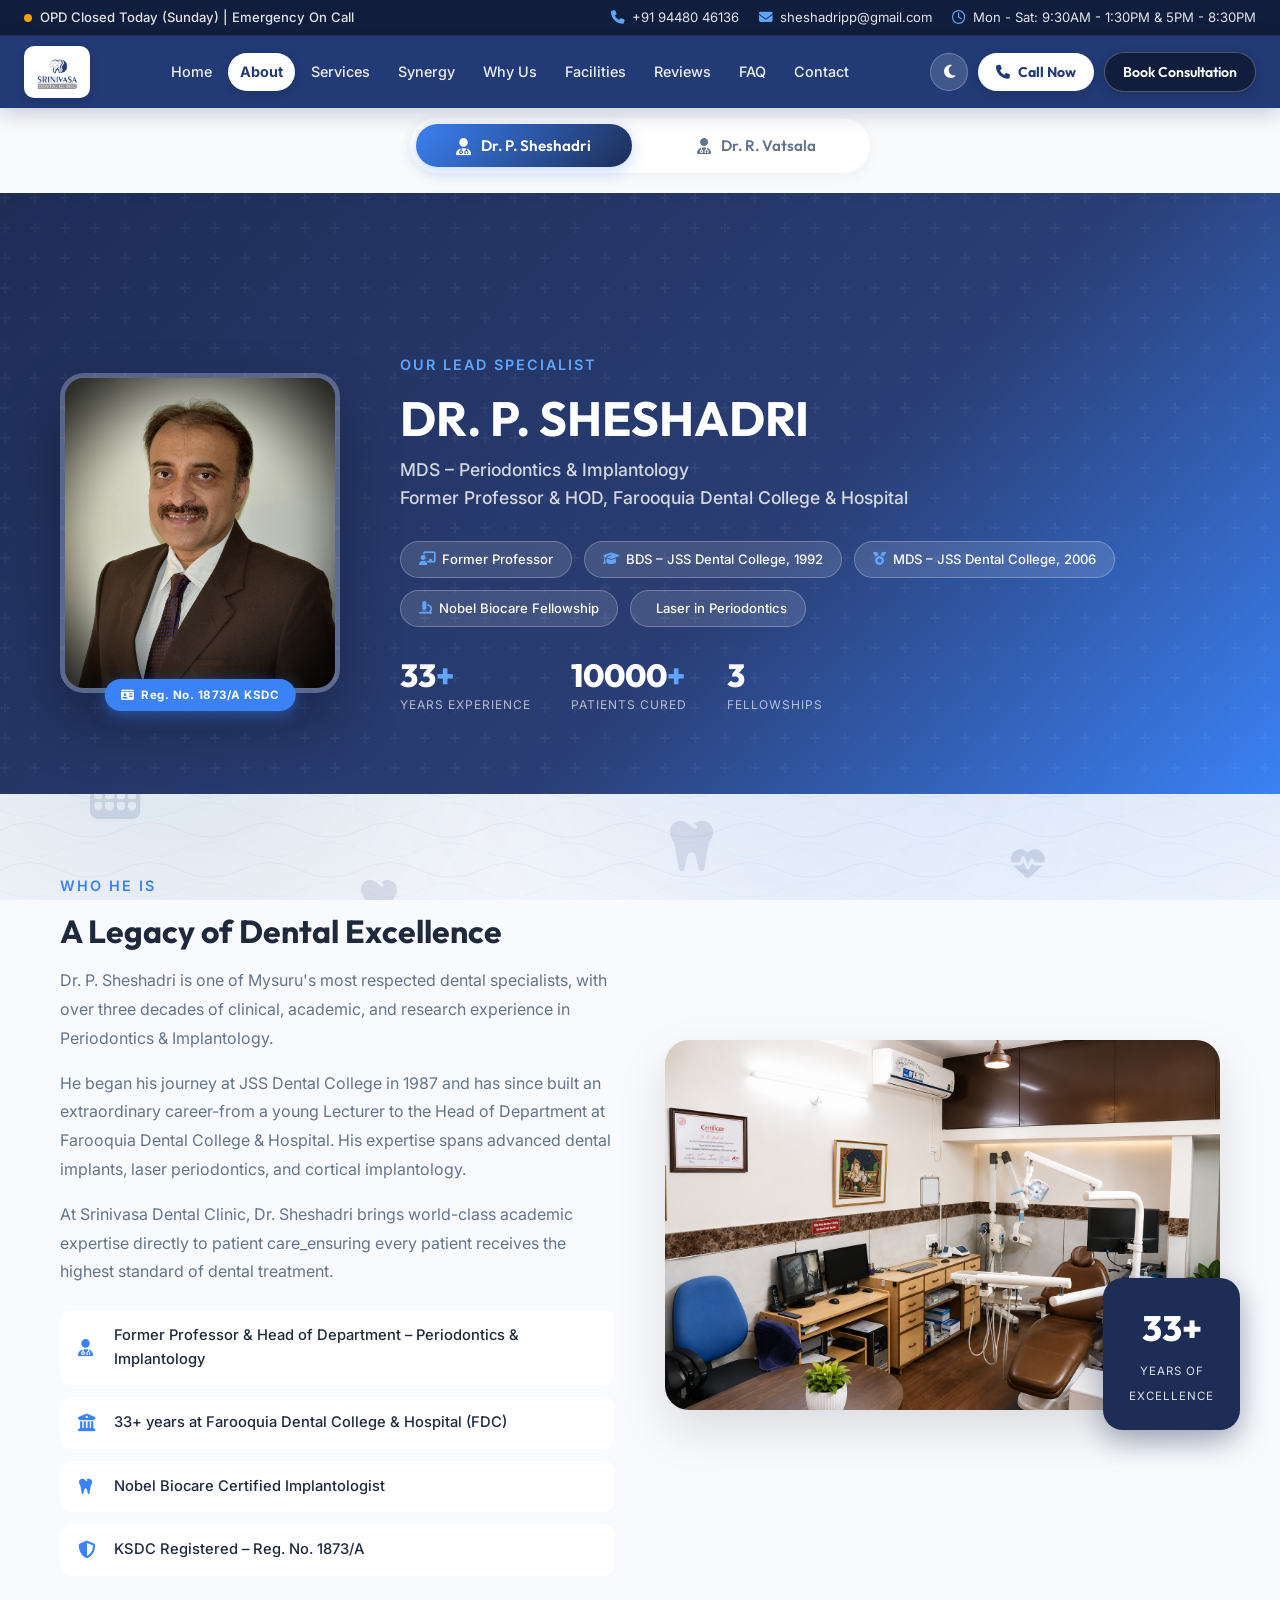
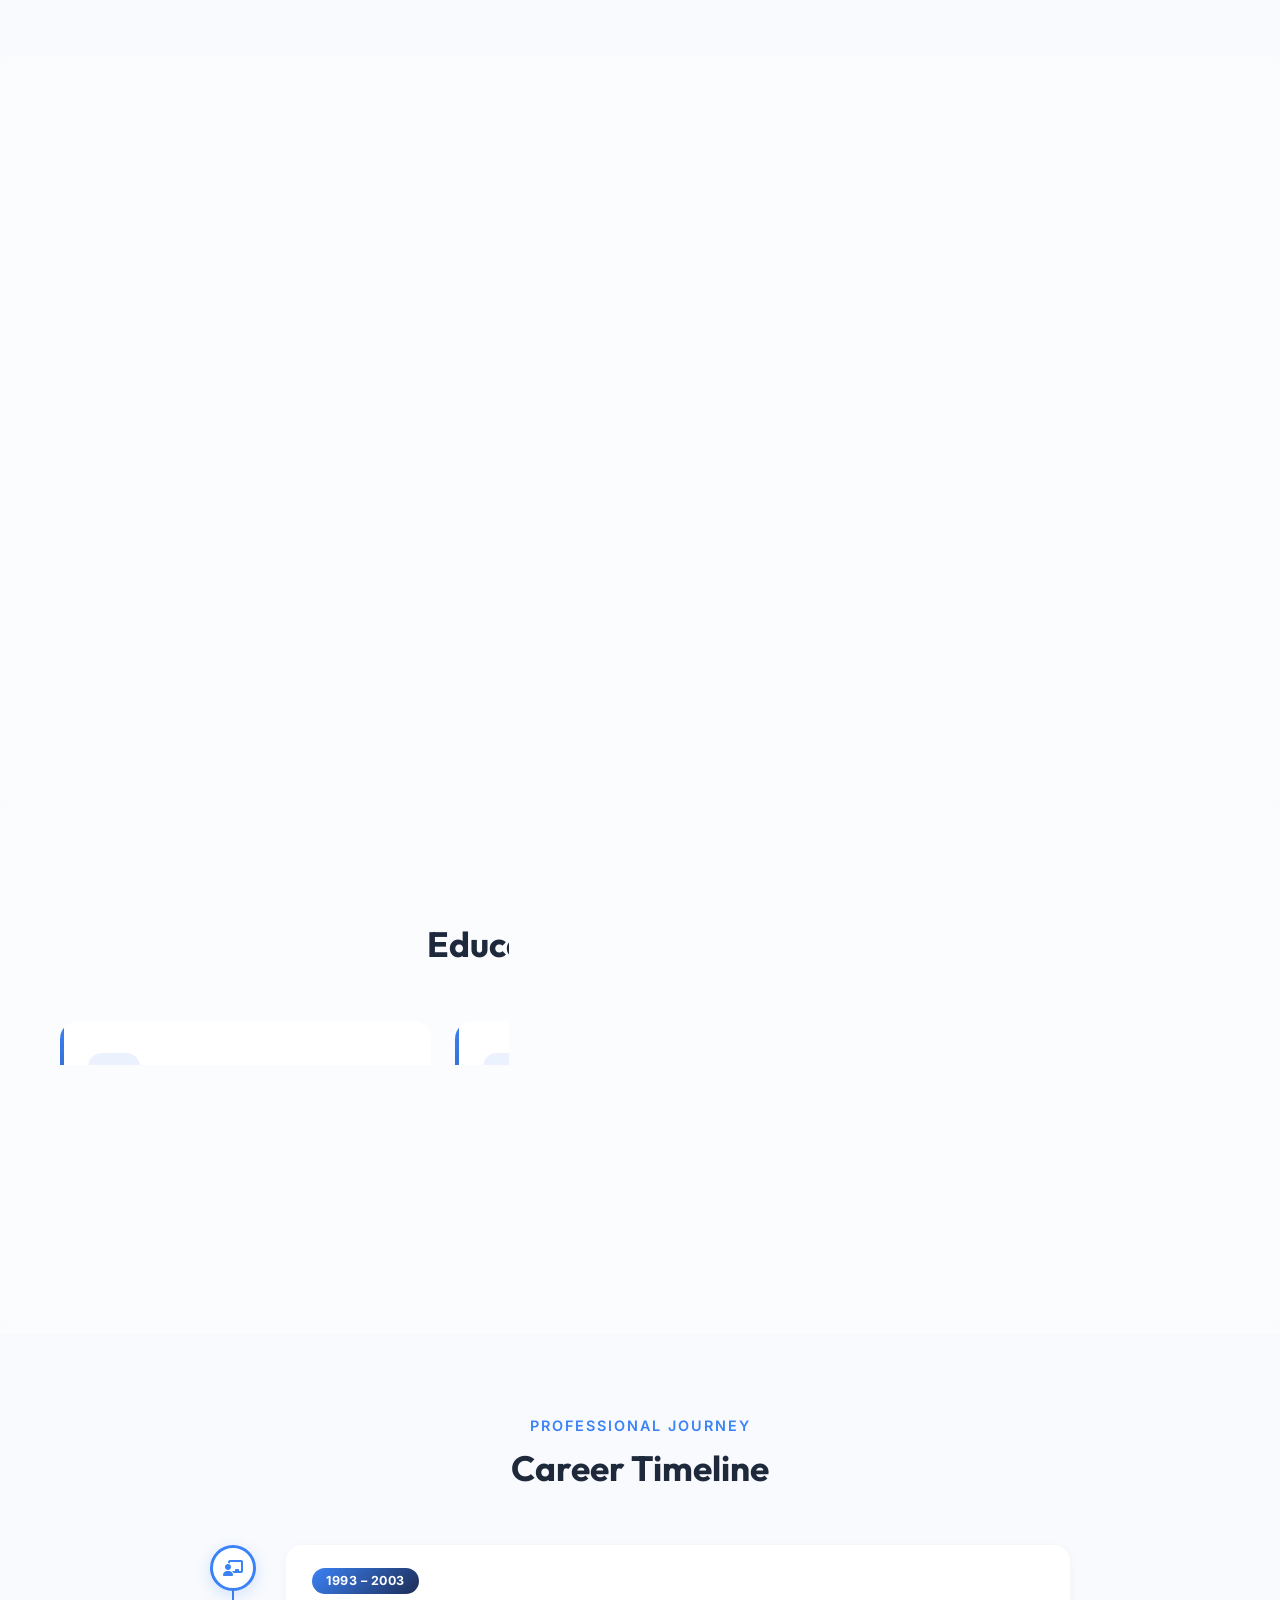
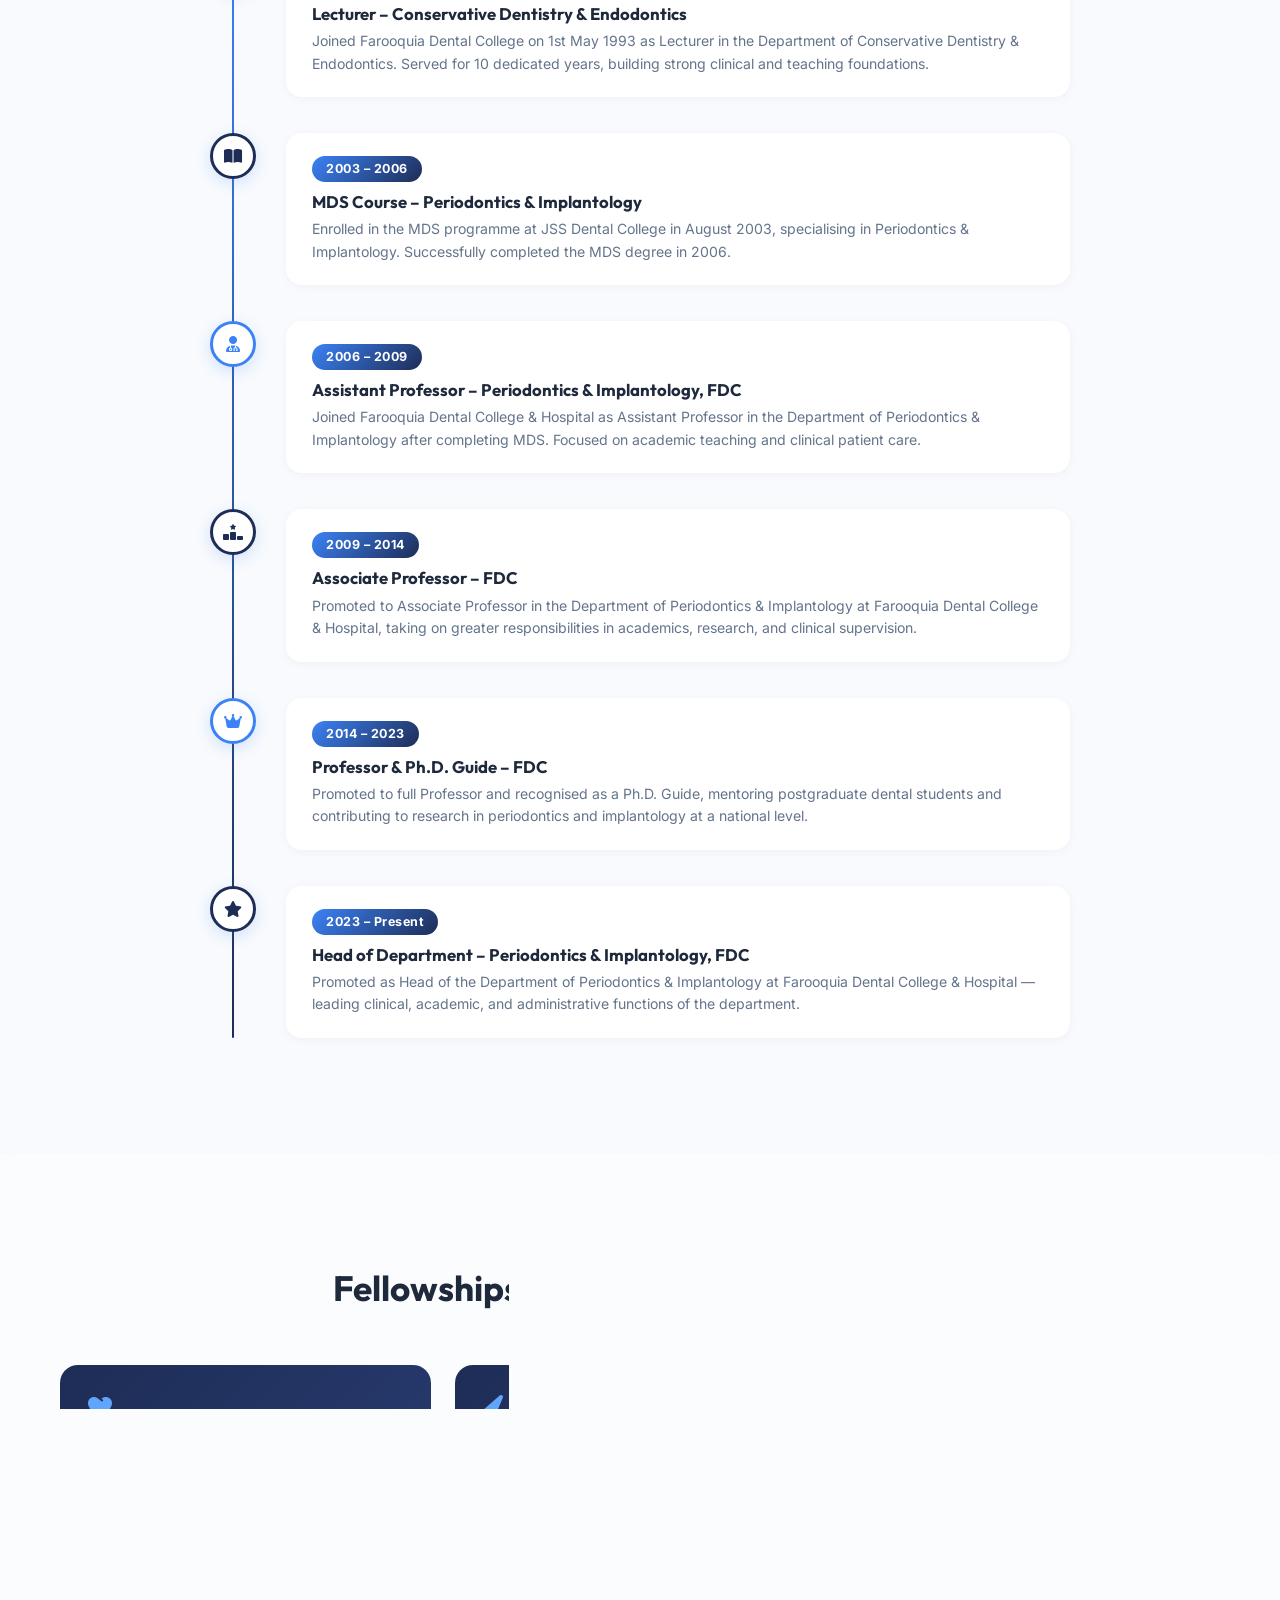
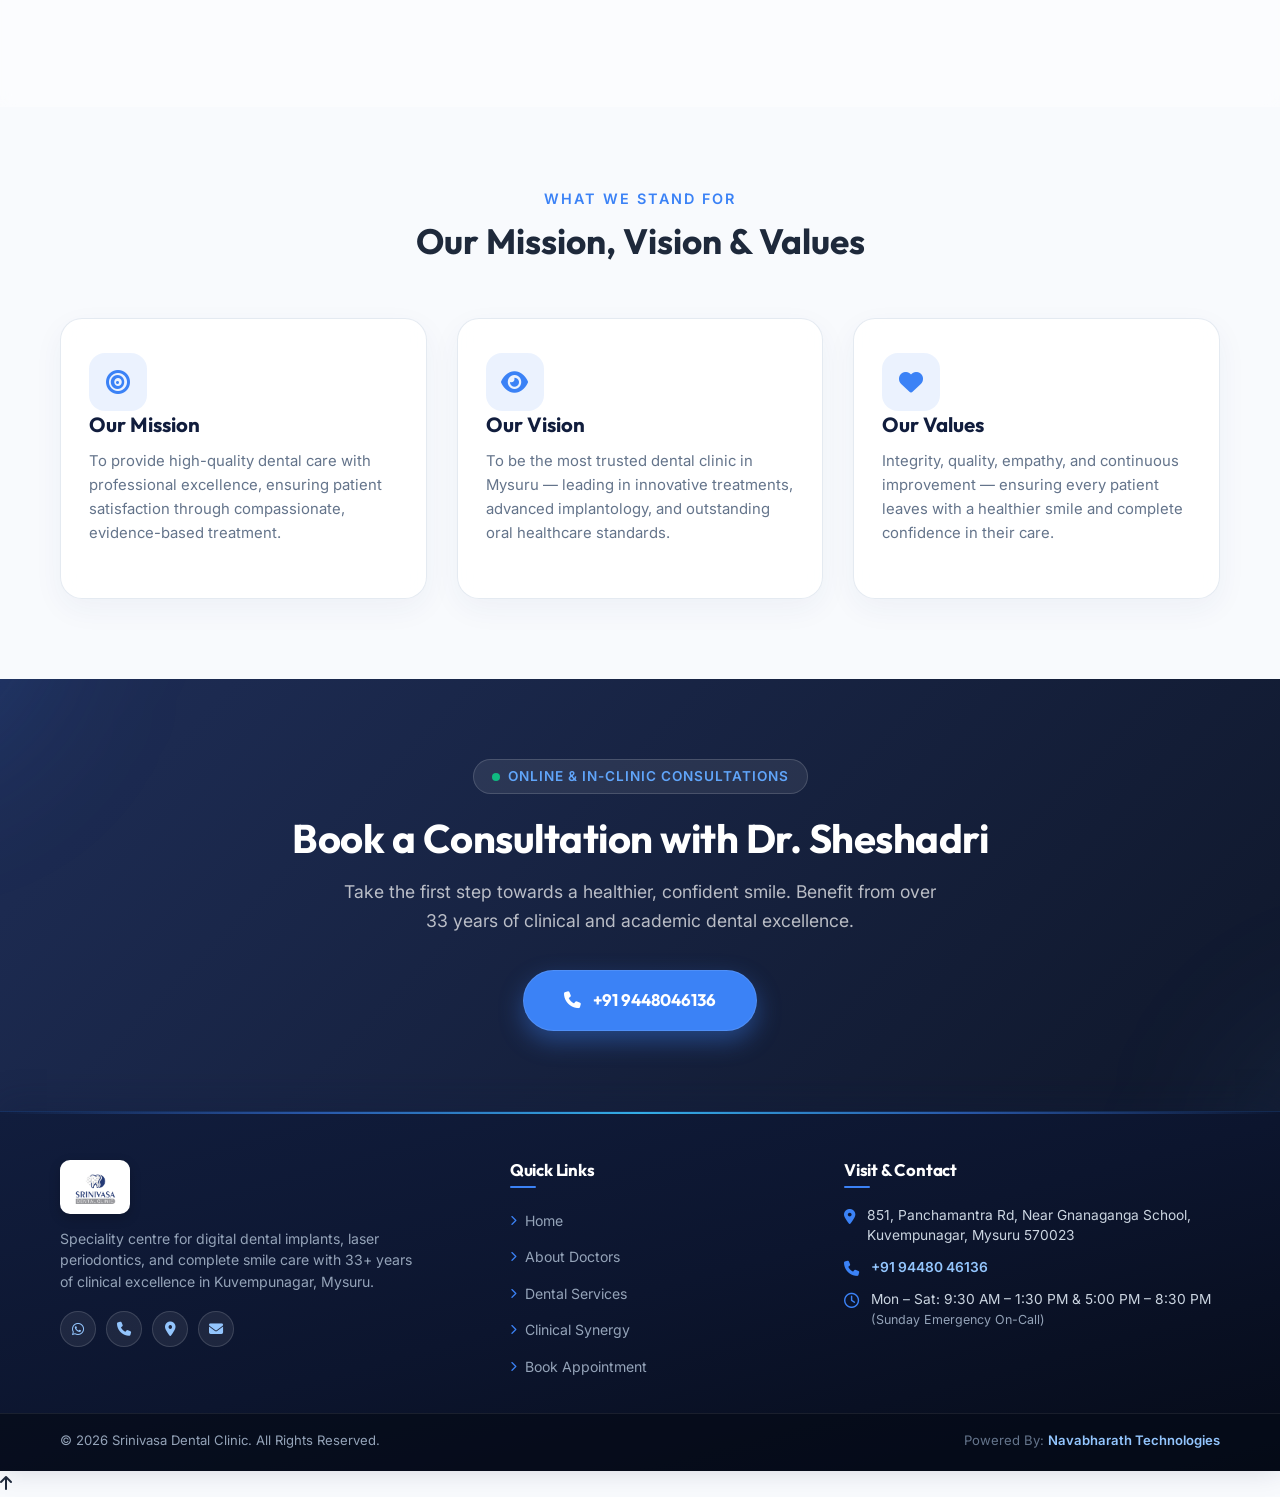
==== commit ea49c9de: "pushh" ====
--- a/about.html
+++ b/about.html
@@ -8,14 +8,28 @@
     <meta name="description"
         content="Learn about Dr. P. Sheshadri – MDS Periodontics & Implantology, Professor & HOD at Farooquia Dental College, with 33+ years of dental expertise in Mysuru.">
     <meta name="keywords"
-        content="Best dental clinic in Mysuru, Best Dentist Near Me, Dental Clinic in Kuvempunagar Mysuru, Dentist in Mysuru, Srinivasa Dental Clinic, Dr. P. Sheshadri, dentist, Kuvempunagar, dental implants Mysuru">
+        content="best dental clinic, dental clinic near me, best dentist near me, dental clinic in mysuru, dental clinic kuvempunagar, best dental clinic in mysuru, dentist in mysuru, dr p sheshadri, dr r vatsala, srinivasa dental clinic, periodontist mysuru, dental implants mysuru, root canal treatment mysuru, cosmetic dentist mysuru">
+    <meta name="author" content="Dr. P. Sheshadri (MDS)">
+    <meta name="robots" content="index, follow">
+
+    <!-- Open Graph / Social Media -->
+    <meta property="og:type" content="profile">
+    <meta property="og:title" content="About Dr. P. Sheshadri &amp; Dr. R. Vatsala | Srinivasa Dental Clinic">
+    <meta property="og:description" content="Senior dental specialists with 33+ years of clinical excellence in Mysuru. Specializing in advanced periodontics, Nobel Biocare dental implants, and restorative smile care.">
+    <meta property="og:image" content="assets/Dr.P.Sheshadi.jpg">
     <link rel="preconnect" href="https://fonts.googleapis.com">
     <link rel="preconnect" href="https://fonts.gstatic.com" crossorigin>
     <link
         href="https://fonts.googleapis.com/css2?family=Inter:wght@400;500;600&family=Outfit:wght@400;600;700;800&display=swap"
         rel="stylesheet">
+    <!-- Favicon (Data URI for local file:// & static files for web/hosting) -->
+    <link rel="icon" type="image/png" href="[data-uri]">
+    <link rel="icon" type="image/png" sizes="32x32" href="assets/favicon-32x32.png">
+    <link rel="icon" type="image/png" sizes="192x192" href="assets/favicon.png">
+    <link rel="apple-touch-icon" href="assets/favicon.png">
+    <link rel="shortcut icon" href="favicon.ico" type="image/x-icon">
+    <!-- Font Awesome for icons -->
     <link rel="stylesheet" href="https://cdnjs.cloudflare.com/ajax/libs/font-awesome/6.4.0/css/all.min.css">
-    <link rel="shortcut icon" href="assets/logo.png" type="image/x-icon">
     <link rel="stylesheet" href="style.css">
     <style>
         /* ── About Page Specific Styles ── */
--- a/style.css
+++ b/style.css
@@ -549,11 +549,199 @@
     position: relative;
 }
 
-.hero-image-card {
+/* ========================================================
+   HERO AUTO CAROUSEL SYSTEM
+   ======================================================== */
+.hero-carousel-container {
+    position: relative;
+    border-radius: 26px;
+    overflow: hidden;
+    box-shadow: 0 20px 50px rgba(17, 29, 61, 0.18), 0 0 0 1px rgba(255, 255, 255, 0.35);
+    background: #0f172a;
+    aspect-ratio: 16 / 11;
+    width: 100%;
+    max-width: 580px;
+    margin: 0 auto;
+    user-select: none;
+}
+
+[data-theme="dark"] .hero-carousel-container {
+    box-shadow: 0 25px 60px rgba(0, 0, 0, 0.55), 0 0 0 1px rgba(255, 255, 255, 0.1);
+}
+
+.hero-carousel-track {
+    display: flex;
+    width: 100%;
+    height: 100%;
+    transition: transform 0.65s cubic-bezier(0.25, 1, 0.5, 1);
+}
+
+.hero-slide {
+    flex: 0 0 100%;
+    width: 100%;
+    height: 100%;
+    position: relative;
+    overflow: hidden;
+}
+
+.hero-slide img {
+    width: 100%;
+    height: 100%;
+    object-fit: cover;
+    display: block;
+}
+
+/* Subtle gradient at bottom for badge contrast */
+.hero-slide::after {
+    content: '';
+    position: absolute;
+    bottom: 0;
+    left: 0;
+    right: 0;
+    height: 85px;
+    background: linear-gradient(180deg, transparent 0%, rgba(15, 23, 42, 0.35) 100%);
+    pointer-events: none;
+}
+
+/* Slide Badge */
+.hero-slide-badge {
+    position: absolute;
+    bottom: 20px;
+    left: 20px;
+    background: rgba(17, 29, 61, 0.85);
+    backdrop-filter: blur(12px);
+    -webkit-backdrop-filter: blur(12px);
+    border: 1px solid rgba(255, 255, 255, 0.18);
+    color: #FFFFFF;
+    font-size: 0.82rem;
+    font-weight: 600;
+    padding: 7px 16px;
     border-radius: 30px;
-    overflow: hidden;
-    box-shadow: 20px 20px 60px rgba(0, 0, 0, 0.1);
-    position: relative;
+    display: inline-flex;
+    align-items: center;
+    gap: 8px;
+    box-shadow: 0 8px 24px rgba(0, 0, 0, 0.25);
+    z-index: 3;
+    pointer-events: none;
+    transition: transform 0.3s ease;
+}
+
+.hero-slide-badge i {
+    color: #60A5FA;
+    font-size: 0.85rem;
+}
+
+/* Floating Live Tour Pill */
+.hero-live-pill {
+    position: absolute;
+    top: 18px;
+    right: 18px;
+    background: rgba(17, 29, 61, 0.75);
+    backdrop-filter: blur(10px);
+    -webkit-backdrop-filter: blur(10px);
+    border: 1px solid rgba(255, 255, 255, 0.15);
+    color: #FFFFFF;
+    font-size: 0.74rem;
+    font-weight: 600;
+    padding: 5px 12px;
+    border-radius: 20px;
+    display: inline-flex;
+    align-items: center;
+    gap: 6px;
+    z-index: 3;
+    letter-spacing: 0.3px;
+    box-shadow: 0 4px 15px rgba(0, 0, 0, 0.2);
+}
+
+.live-dot {
+    width: 7px;
+    height: 7px;
+    background: #10B981;
+    border-radius: 50%;
+    display: inline-block;
+    animation: livePulse 2s infinite;
+}
+
+@keyframes livePulse {
+    0% { box-shadow: 0 0 0 0 rgba(16, 185, 129, 0.7); }
+    70% { box-shadow: 0 0 0 6px rgba(16, 185, 129, 0); }
+    100% { box-shadow: 0 0 0 0 rgba(16, 185, 129, 0); }
+}
+
+/* Carousel Navigation Arrows */
+.hero-carousel-arrow {
+    position: absolute;
+    top: 50%;
+    transform: translateY(-50%);
+    width: 38px;
+    height: 38px;
+    border-radius: 50%;
+    background: rgba(255, 255, 255, 0.9);
+    border: 1px solid rgba(255, 255, 255, 0.5);
+    color: #1E2D56;
+    display: flex;
+    align-items: center;
+    justify-content: center;
+    cursor: pointer;
+    z-index: 4;
+    font-size: 0.85rem;
+    transition: all 0.25s ease;
+    opacity: 0;
+    box-shadow: 0 4px 16px rgba(0, 0, 0, 0.2);
+}
+
+.hero-carousel-container:hover .hero-carousel-arrow {
+    opacity: 1;
+}
+
+.hero-prev-btn {
+    left: 14px;
+}
+
+.hero-next-btn {
+    right: 14px;
+}
+
+.hero-carousel-arrow:hover {
+    background: #3B82F6;
+    color: #FFFFFF;
+    border-color: #3B82F6;
+    transform: translateY(-50%) scale(1.08);
+}
+
+/* Dots / Indicators */
+.hero-carousel-dots {
+    position: absolute;
+    bottom: 20px;
+    right: 20px;
+    display: flex;
+    align-items: center;
+    gap: 7px;
+    z-index: 4;
+    background: rgba(15, 23, 42, 0.65);
+    backdrop-filter: blur(8px);
+    -webkit-backdrop-filter: blur(8px);
+    padding: 6px 10px;
+    border-radius: 20px;
+    border: 1px solid rgba(255, 255, 255, 0.12);
+}
+
+.hero-dot {
+    width: 8px;
+    height: 8px;
+    border-radius: 50%;
+    background: rgba(255, 255, 255, 0.4);
+    border: none;
+    cursor: pointer;
+    padding: 0;
+    transition: all 0.3s ease;
+}
+
+.hero-dot.active {
+    width: 22px;
+    border-radius: 10px;
+    background: #3B82F6;
+    box-shadow: 0 0 10px rgba(59, 130, 246, 0.6);
 }
 
 /* Services Section */
@@ -1914,24 +2102,74 @@
 
     /* Hero Section Phone View */
     .hero-section {
-        padding: 115px 0 45px;
+        padding: 155px 0 50px;
     }
 
     .hero-content {
         grid-template-columns: 1fr;
-        gap: 30px;
+        gap: 28px;
         text-align: center;
     }
 
     .hero-image-wrapper {
         order: -1;
-    }
-
-    .hero-image-card {
-        max-width: 400px;
+        margin-top: 10px;
+        margin-bottom: 12px;
+    }
+
+    .hero-image-card,
+    .hero-carousel-container {
+        max-width: 440px;
+        width: 100%;
         margin: 0 auto;
-        border-radius: 20px;
-        box-shadow: 0 10px 30px rgba(0, 0, 0, 0.12);
+        border-radius: 22px;
+        box-shadow: 0 12px 36px rgba(0, 0, 0, 0.15);
+        overflow: hidden;
+    }
+
+    .hero-carousel-arrow {
+        opacity: 0.85;
+        width: 34px;
+        height: 34px;
+        font-size: 0.78rem;
+    }
+
+    .hero-prev-btn {
+        left: 10px;
+    }
+
+    .hero-next-btn {
+        right: 10px;
+    }
+
+    .hero-slide-badge {
+        bottom: 12px;
+        left: 12px;
+        font-size: 0.75rem;
+        padding: 6px 12px;
+    }
+
+    .hero-carousel-dots {
+        bottom: 12px;
+        right: 12px;
+        padding: 4px 8px;
+        gap: 5px;
+    }
+
+    .hero-dot {
+        width: 6px;
+        height: 6px;
+    }
+
+    .hero-dot.active {
+        width: 16px;
+    }
+
+    .hero-live-pill {
+        top: 12px;
+        right: 12px;
+        font-size: 0.68rem;
+        padding: 4px 9px;
     }
 
     .hero-text h1 {
@@ -3199,6 +3437,10 @@
         padding: 6px 10px;
     }
 
+    .hero-section {
+        padding: 145px 0 40px;
+    }
+
     .hero-text h1 {
         font-size: 1.95rem;
     }
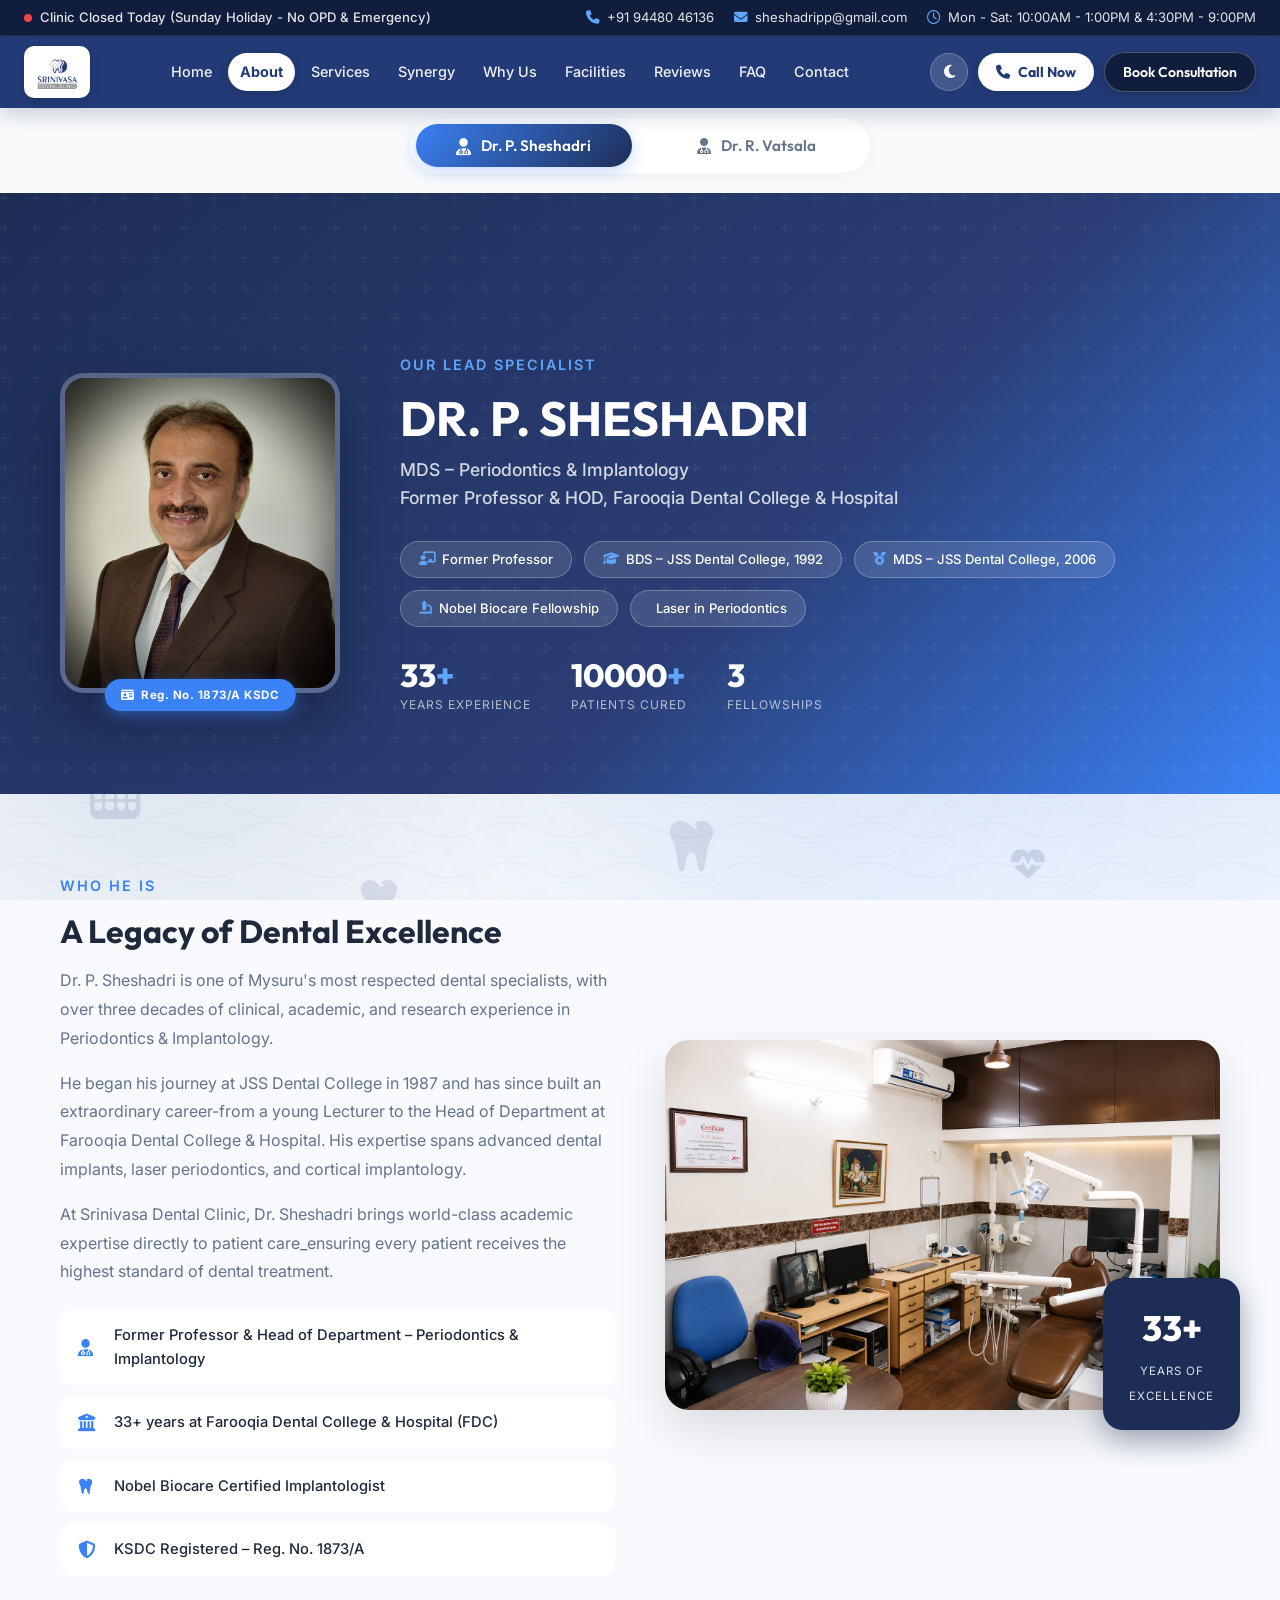
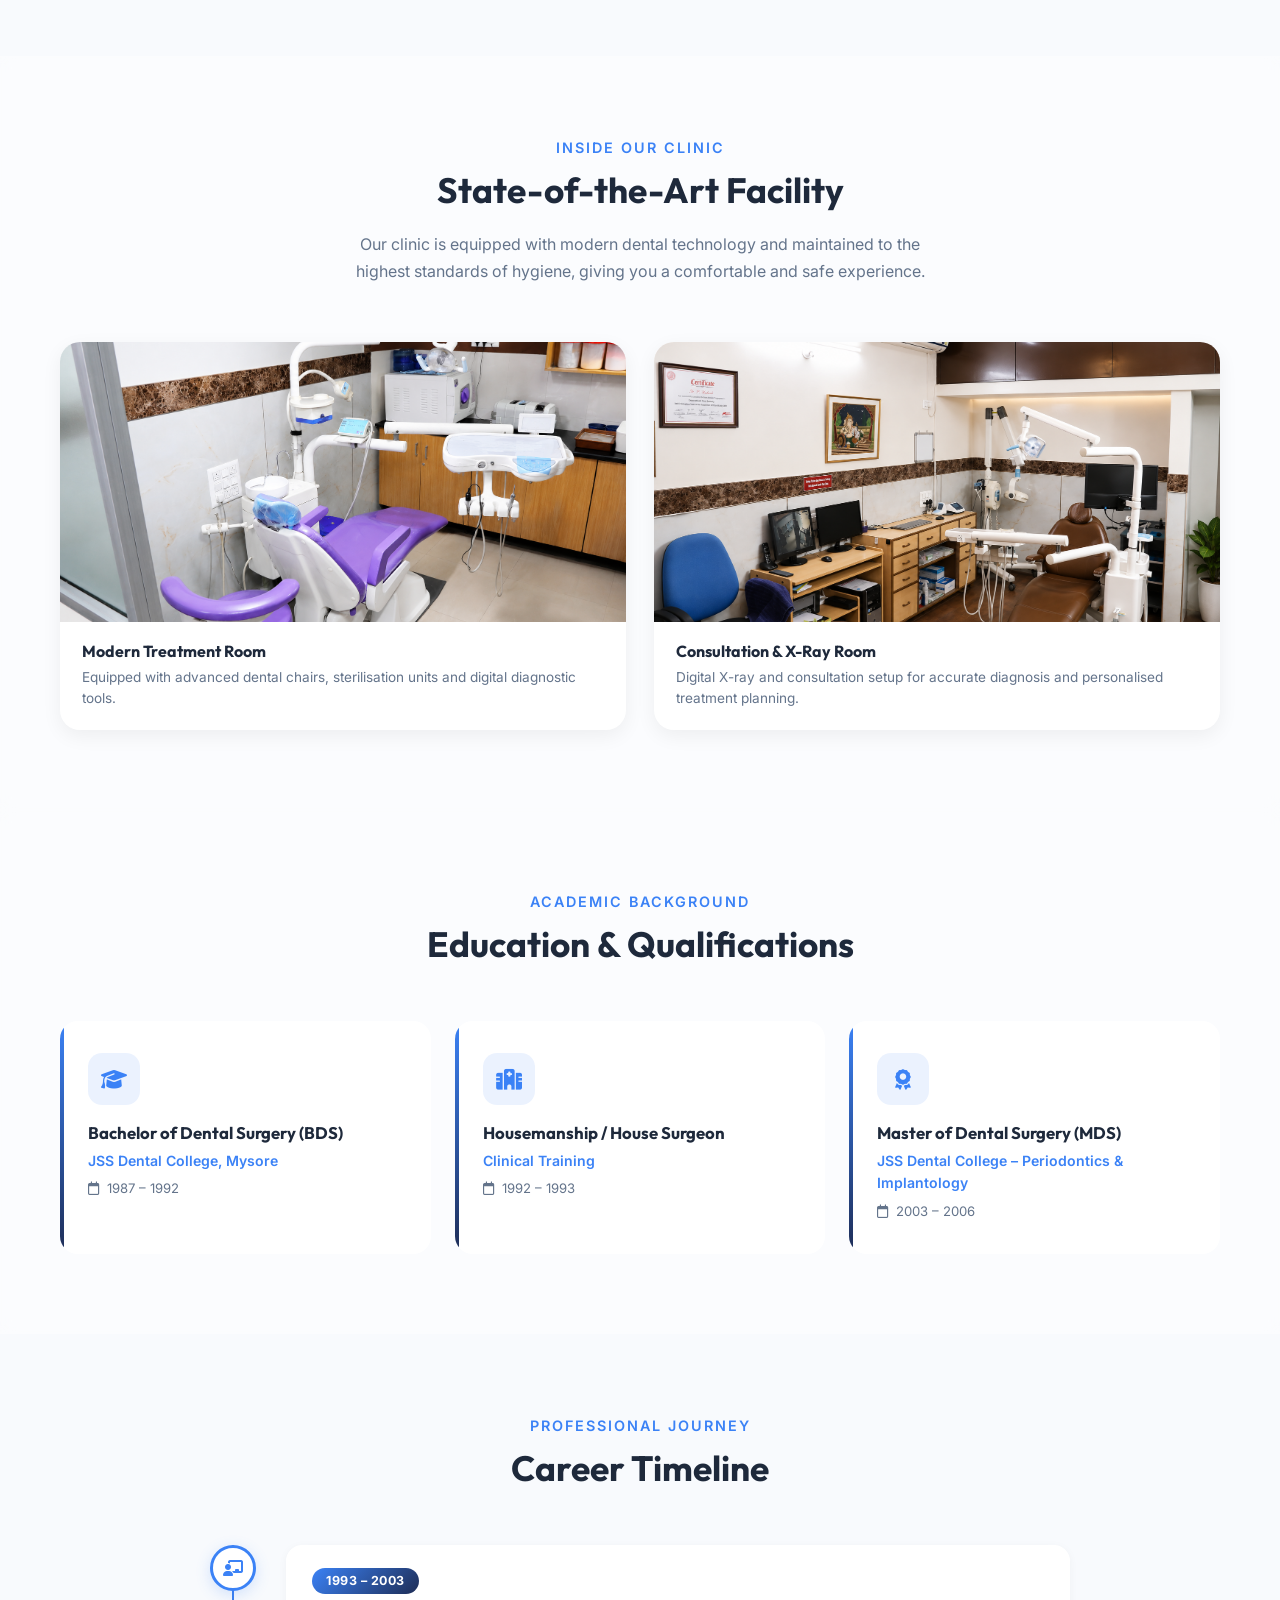
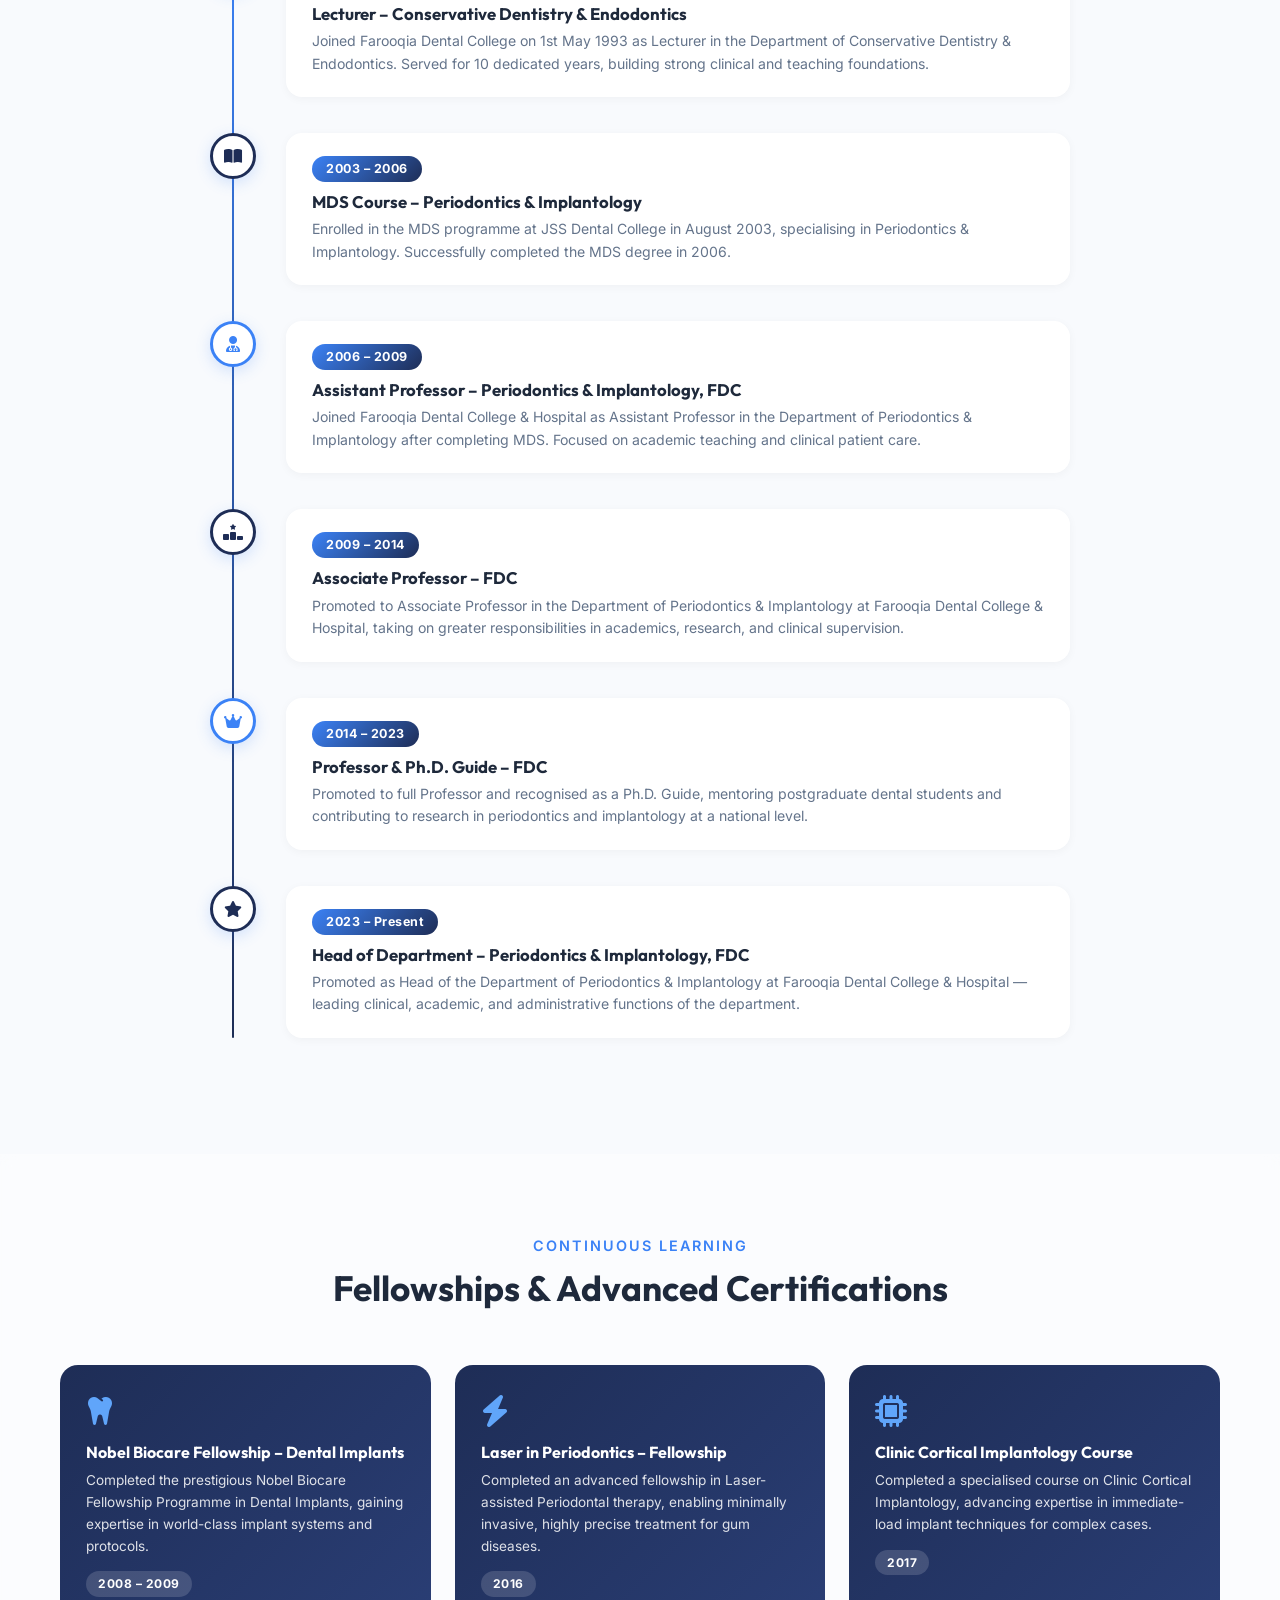
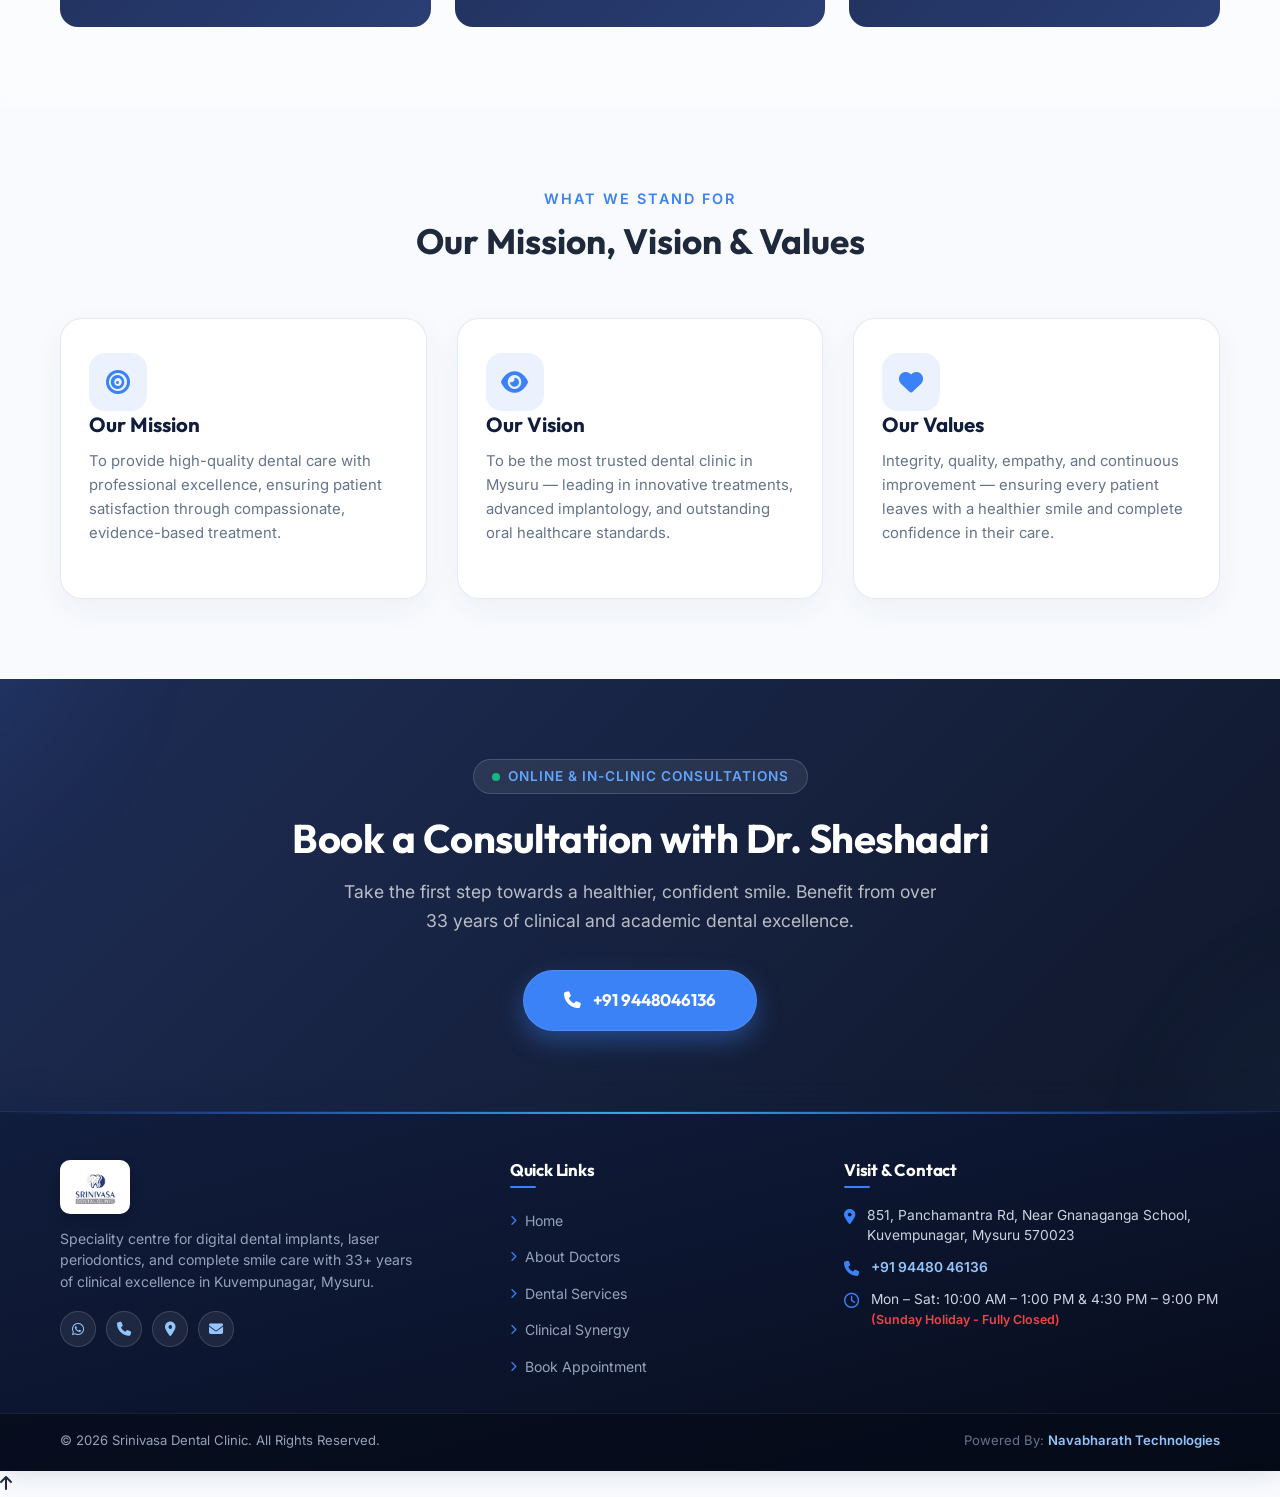
==== commit b971182a: "push" ====
--- a/about.html
+++ b/about.html
@@ -6,7 +6,7 @@
     <meta name="viewport" content="width=device-width, initial-scale=1.0">
     <title>About Dr. P. Sheshadri – Srinivasa Dental Clinic, Mysuru</title>
     <meta name="description"
-        content="Learn about Dr. P. Sheshadri – MDS Periodontics & Implantology, Professor & HOD at Farooquia Dental College, with 33+ years of dental expertise in Mysuru.">
+        content="Learn about Dr. P. Sheshadri – MDS Periodontics & Implantology, Professor & HOD at Farooqia Dental College, with 33+ years of dental expertise in Mysuru.">
     <meta name="keywords"
         content="best dental clinic, dental clinic near me, best dentist near me, dental clinic in mysuru, dental clinic kuvempunagar, best dental clinic in mysuru, dentist in mysuru, dr p sheshadri, dr r vatsala, srinivasa dental clinic, periodontist mysuru, dental implants mysuru, root canal treatment mysuru, cosmetic dentist mysuru">
     <meta name="author" content="Dr. P. Sheshadri (MDS)">
@@ -804,7 +804,7 @@
             <div class="header-container topbar-container">
                 <div class="topbar-status">
                     <span class="status-dot"></span>
-                    <span id="opd-status-text">Morning OPD Active Now | Kuvempunagar (Until 1:30 PM)</span>
+                    <span id="opd-status-text">Morning OPD Active Now | Kuvempunagar (Until 1:00 PM)</span>
                 </div>
                 <div class="topbar-right">
                     <a href="tel:+919448046136" class="topbar-link">
@@ -817,7 +817,7 @@
                     </a>
                     <div class="topbar-link topbar-hours">
                         <i class="fa-regular fa-clock"></i>
-                        <span>Mon - Sat: 9:30AM - 1:30PM &amp; 5PM - 8:30PM</span>
+                        <span>Mon - Sat: 10:00AM - 1:00PM &amp; 4:30PM - 9:00PM</span>
                     </div>
                 </div>
             </div>
@@ -899,7 +899,7 @@
             <div class="about-hero-text animate-up">
                 <span class="section-tag" style="color:#60A5FA;">Our Lead Specialist</span>
                 <h1>DR. P. SHESHADRI</h1>
-                <p class="subtitle">MDS – Periodontics &amp; Implantology<br>Former Professor &amp; HOD, Farooquia Dental
+                <p class="subtitle">MDS – Periodontics &amp; Implantology<br>Former Professor &amp; HOD, Farooqia Dental
                     College &amp; Hospital</p>
 
                 <div class="about-hero-chips">
@@ -940,7 +940,7 @@
                 <p>Dr. P. Sheshadri is one of Mysuru's most respected dental specialists, with over three decades of
                     clinical, academic, and research experience in Periodontics &amp; Implantology.</p>
                 <p>He began his journey at JSS Dental College in 1987 and has since built an extraordinary career-from a
-                    young Lecturer to the Head of Department at Farooquia Dental College &amp; Hospital. His expertise
+                    young Lecturer to the Head of Department at Farooqia Dental College &amp; Hospital. His expertise
                     spans advanced dental implants, laser periodontics, and cortical implantology.</p>
                 <p>At Srinivasa Dental Clinic, Dr. Sheshadri brings world-class academic expertise directly to patient
                     care_ensuring every patient receives the highest standard of dental treatment.</p>
@@ -951,7 +951,7 @@
                     </div>
                     <div class="intro-feature-item">
                         <i class="fa-solid fa-building-columns"></i>
-                        <span>33+ years at Farooquia Dental College &amp; Hospital (FDC)</span>
+                        <span>33+ years at Farooqia Dental College &amp; Hospital (FDC)</span>
                     </div>
                     <div class="intro-feature-item">
                         <i class="fa-solid fa-tooth"></i>
@@ -990,13 +990,13 @@
                 <div class="about-hero-text animate-up">
                     <span class="section-tag" style="color:#60A5FA;">Former Associate Professor &amp; Specialist</span>
                     <h1>DR. R. VATSALA</h1>
-                    <p class="subtitle">BDS, MDS – Conservative Dentistry &amp; Endodontics<br>Former Associate Professor, Farooquia Dental College &amp; Hospital</p>
+                    <p class="subtitle">BDS, MDS – Conservative Dentistry &amp; Endodontics<br>Former Associate Professor, Farooqia Dental College &amp; Hospital</p>
 
                     <div class="about-hero-chips">
                         <div class="hero-chip"><i class="fa-solid fa-chalkboard-user"></i> Former Associate Professor</div>
                         <div class="hero-chip"><i class="fa-solid fa-graduation-cap"></i> BDS – JSS Dental College, 1992</div>
                         <div class="hero-chip"><i class="fa-solid fa-hospital"></i> House Surgency – 1991–92</div>
-                        <div class="hero-chip"><i class="fa-solid fa-award"></i> MDS – Farooquia Dental College, 2016</div>
+                        <div class="hero-chip"><i class="fa-solid fa-award"></i> MDS – Farooqia Dental College, 2016</div>
                     </div>
 
                     <div class="about-hero-stats">
@@ -1024,7 +1024,7 @@
                     <span class="section-tag">Who She Is</span>
                     <h2>A Legacy of Academic &amp; Clinical Excellence</h2>
                     <p>Dr. R. Vatsala is a highly respected dental specialist and academician with over three decades of clinical, academic, and research experience in Conservative Dentistry &amp; Endodontics.</p>
-                    <p>She completed her BDS from the prestigious JSS Dental College in 1992, followed by intensive House Surgency. Her academic journey began in 1992 as a Lecturer at KVG Dental College, Sullia, and later flourished at Farooquia Dental College, Mysore, teaching Prosthodontics, Conservative Dentistry, and Endodontics.</p>
+                    <p>She completed her BDS from the prestigious JSS Dental College in 1992, followed by intensive House Surgency. Her academic journey began in 1992 as a Lecturer at KVG Dental College, Sullia, and later flourished at Farooqia Dental College, Mysore, teaching Prosthodontics, Conservative Dentistry, and Endodontics.</p>
                     <p>With an unwavering dedication to clinical perfection, she earned her MDS in Conservative Dentistry &amp; Endodontics in 2016. Today, she serves as an Associate Professor, mentoring future dentists while bringing senior-level expertise to patients at Srinivasa Dental Clinic.</p>
                     <div class="intro-features">
                         <div class="intro-feature-item">
@@ -1033,7 +1033,7 @@
                         </div>
                         <div class="intro-feature-item">
                             <i class="fa-solid fa-building-columns"></i>
-                            <span>Over 25 years teaching at Farooquia Dental College</span>
+                            <span>Over 25 years teaching at Farooqia Dental College</span>
                         </div>
                         <div class="intro-feature-item">
                             <i class="fa-solid fa-shield-halved"></i>
@@ -1146,7 +1146,7 @@
                     <div class="tl-body">
                         <span class="tl-year">1993 – 2003</span>
                         <h4>Lecturer – Conservative Dentistry &amp; Endodontics</h4>
-                        <p>Joined Farooquia Dental College on 1st May 1993 as Lecturer in the Department of Conservative
+                        <p>Joined Farooqia Dental College on 1st May 1993 as Lecturer in the Department of Conservative
                             Dentistry &amp; Endodontics. Served for 10 dedicated years, building strong clinical and
                             teaching foundations.</p>
                     </div>
@@ -1167,7 +1167,7 @@
                     <div class="tl-body">
                         <span class="tl-year">2006 – 2009</span>
                         <h4>Assistant Professor – Periodontics &amp; Implantology, FDC</h4>
-                        <p>Joined Farooquia Dental College &amp; Hospital as Assistant Professor in the Department of
+                        <p>Joined Farooqia Dental College &amp; Hospital as Assistant Professor in the Department of
                             Periodontics &amp; Implantology after completing MDS. Focused on academic teaching and
                             clinical patient care.</p>
                     </div>
@@ -1179,7 +1179,7 @@
                         <span class="tl-year">2009 – 2014</span>
                         <h4>Associate Professor – FDC</h4>
                         <p>Promoted to Associate Professor in the Department of Periodontics &amp; Implantology at
-                            Farooquia Dental College &amp; Hospital, taking on greater responsibilities in academics,
+                            Farooqia Dental College &amp; Hospital, taking on greater responsibilities in academics,
                             research, and clinical supervision.</p>
                     </div>
                 </div>
@@ -1200,7 +1200,7 @@
                     <div class="tl-body">
                         <span class="tl-year">2023 – Present</span>
                         <h4>Head of Department – Periodontics &amp; Implantology, FDC</h4>
-                        <p>Promoted as Head of the Department of Periodontics &amp; Implantology at Farooquia Dental
+                        <p>Promoted as Head of the Department of Periodontics &amp; Implantology at Farooqia Dental
                             College &amp; Hospital — leading clinical, academic, and administrative functions of the
                             department.</p>
                     </div>
@@ -1272,7 +1272,7 @@
                     <div class="edu-card scale-up delay-3">
                         <div class="edu-icon"><i class="fa-solid fa-award"></i></div>
                         <h4>Master of Dental Surgery (MDS)</h4>
-                        <p class="edu-inst">Farooquia Dental College – Conservative Dentistry &amp; Endodontics</p>
+                        <p class="edu-inst">Farooqia Dental College – Conservative Dentistry &amp; Endodontics</p>
                         <p class="edu-year"><i class="fa-regular fa-calendar"></i>&nbsp; 2013 – 2016</p>
                     </div>
                 </div>
@@ -1311,8 +1311,8 @@
                         <div class="tl-dot"><i class="fa-solid fa-book-open"></i></div>
                         <div class="tl-body">
                             <span class="tl-year">1993 – 2013</span>
-                            <h4>Lecturer – Farooquia Dental College</h4>
-                            <p>Served as Lecturer at Farooquia Dental College, Mysore, in both the Dept. of Prosthodontics and Dept. of Conservative Dentistry and Endodontics, dedicating two decades to foundational dental teaching and clinical mentorship.</p>
+                            <h4>Lecturer – Farooqia Dental College</h4>
+                            <p>Served as Lecturer at Farooqia Dental College, Mysore, in both the Dept. of Prosthodontics and Dept. of Conservative Dentistry and Endodontics, dedicating two decades to foundational dental teaching and clinical mentorship.</p>
                         </div>
                     </div>
 
@@ -1321,7 +1321,7 @@
                         <div class="tl-body">
                             <span class="tl-year">2013 – 2016</span>
                             <h4>MDS Course – Conservative Dentistry &amp; Endodontics</h4>
-                            <p>Pursued advanced post-graduate specialisation (MDS) at Farooquia Dental College, focusing on advanced micro-endodontics and aesthetic restorations.</p>
+                            <p>Pursued advanced post-graduate specialisation (MDS) at Farooqia Dental College, focusing on advanced micro-endodontics and aesthetic restorations.</p>
                         </div>
                     </div>
 
@@ -1330,7 +1330,7 @@
                         <div class="tl-body">
                             <span class="tl-year">2016 – Present</span>
                             <h4>Assistant Professor &amp; Associate Professor – FDC</h4>
-                            <p>Joined as Assistant Professor and subsequently promoted to Associate Professor in the Department of Conservative Dentistry &amp; Endodontics at Farooquia Dental College &amp; Hospital, Mysore.</p>
+                            <p>Joined as Assistant Professor and subsequently promoted to Associate Professor in the Department of Conservative Dentistry &amp; Endodontics at Farooqia Dental College &amp; Hospital, Mysore.</p>
                         </div>
                     </div>
                 </div>
@@ -1446,7 +1446,7 @@
                         </div>
                         <div class="f-contact-item">
                             <i class="fa-regular fa-clock"></i>
-                            <p class="fc-val">Mon – Sat: 9:30 AM – 1:30 PM &amp; 5:00 PM – 8:30 PM<br><span style="color: #94A3B8; font-size: 0.78rem;">(Sunday Emergency On-Call)</span></p>
+                            <p class="fc-val">Mon – Sat: 10:00 AM – 1:00 PM &amp; 4:30 PM – 9:00 PM<br><span style="color: #EF4444; font-size: 0.78rem; font-weight: 600;">(Sunday Holiday - Fully Closed)</span></p>
                         </div>
                     </div>
                 </div>
--- a/style.css
+++ b/style.css
@@ -1604,6 +1604,32 @@
     color: #FFFFFF;
 }
 
+/* Sunday Date Notice */
+.rf-date-notice {
+    display: none;
+    align-items: center;
+    gap: 9px;
+    margin-top: 8px;
+    padding: 10px 14px;
+    background: #FEF2F2;
+    border: 1.5px solid #FCA5A5;
+    border-radius: 10px;
+    color: #DC2626;
+    font-size: 0.84rem;
+    font-weight: 500;
+    line-height: 1.4;
+    animation: fadeIn 0.3s ease;
+}
+
+.rf-date-notice i {
+    font-size: 1rem;
+    flex-shrink: 0;
+}
+
+.rf-date-notice.show {
+    display: flex;
+}
+
 /* Success Card / Notification */
 .rf-success-banner {
     display: none;
@@ -3355,6 +3381,12 @@
     box-shadow: 0 8px 24px rgba(59, 130, 246, 0.4);
 }
 
+[data-theme="dark"] .rf-date-notice {
+    background: rgba(239, 68, 68, 0.12);
+    border-color: rgba(239, 68, 68, 0.35);
+    color: #F87171;
+}
+
 @media (max-width: 1080px) {
     .concierge-booking-card {
         grid-template-columns: 300px minmax(0, 1fr);
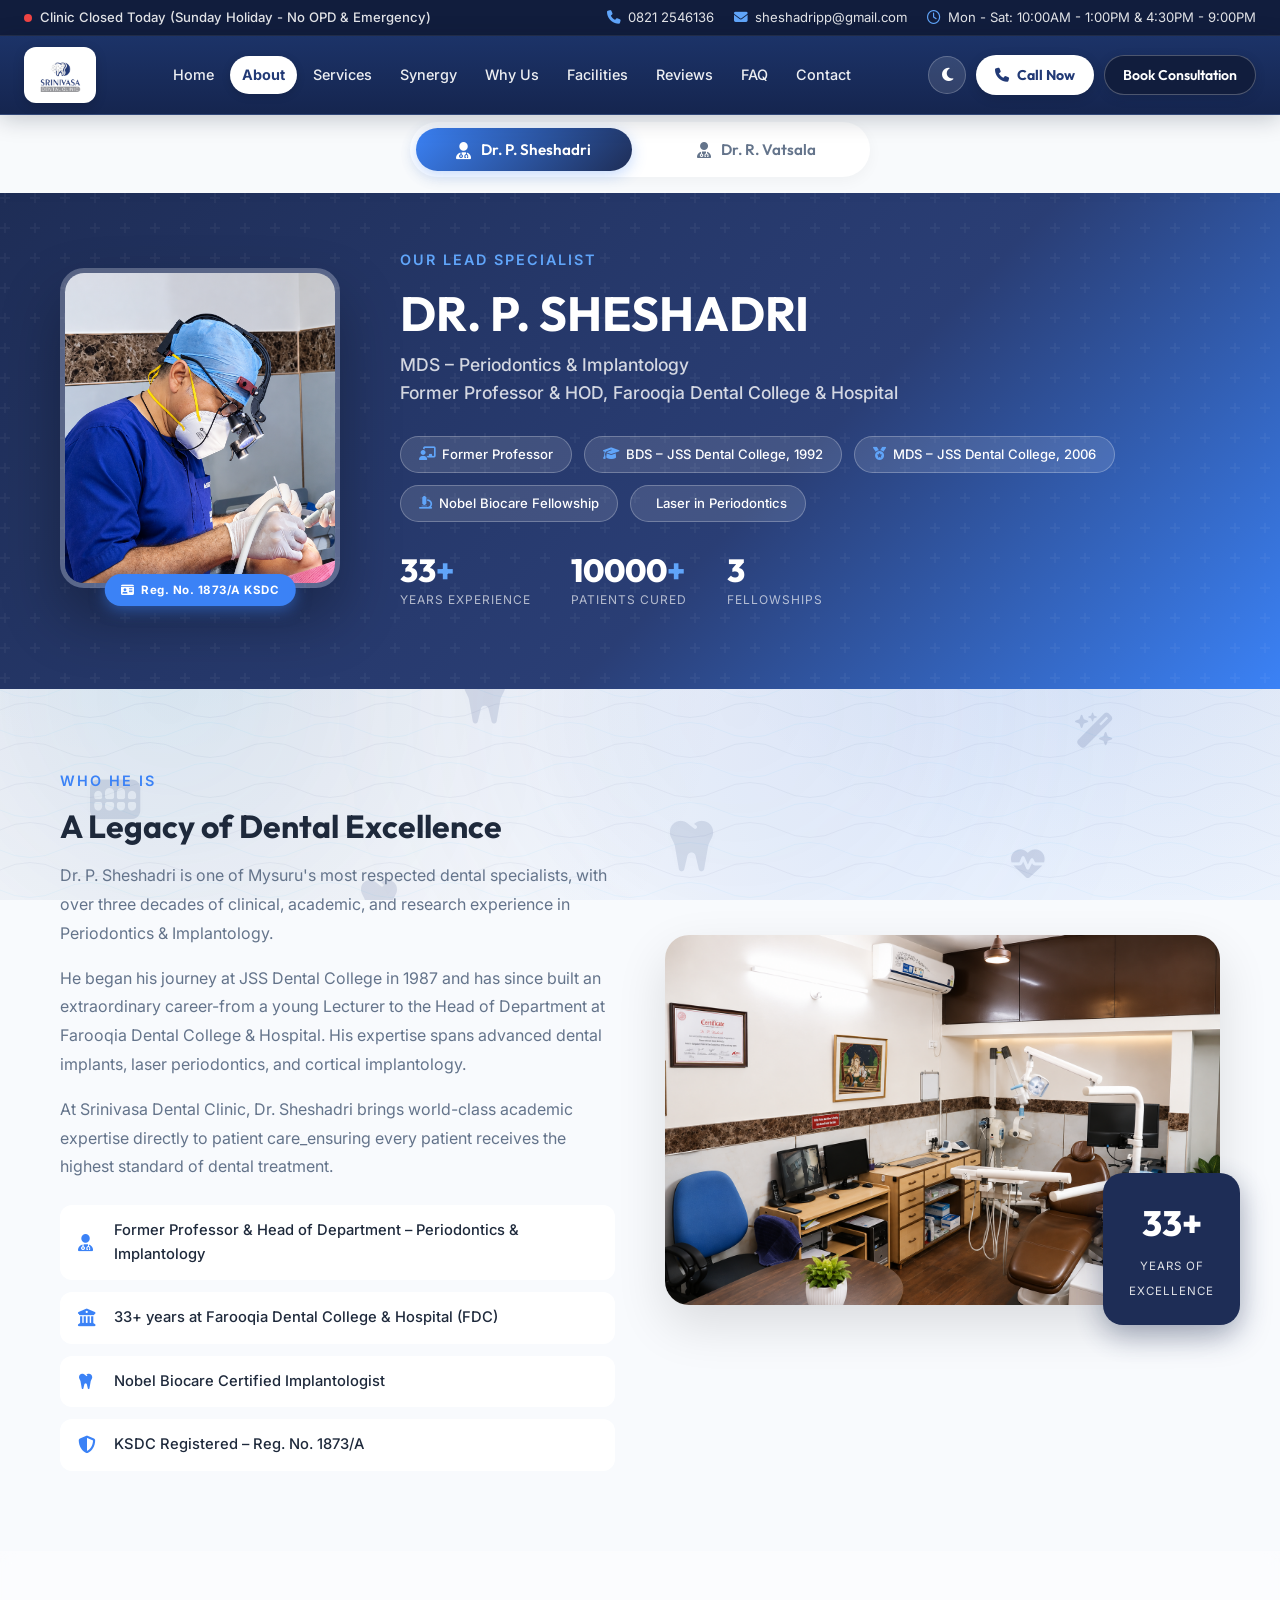
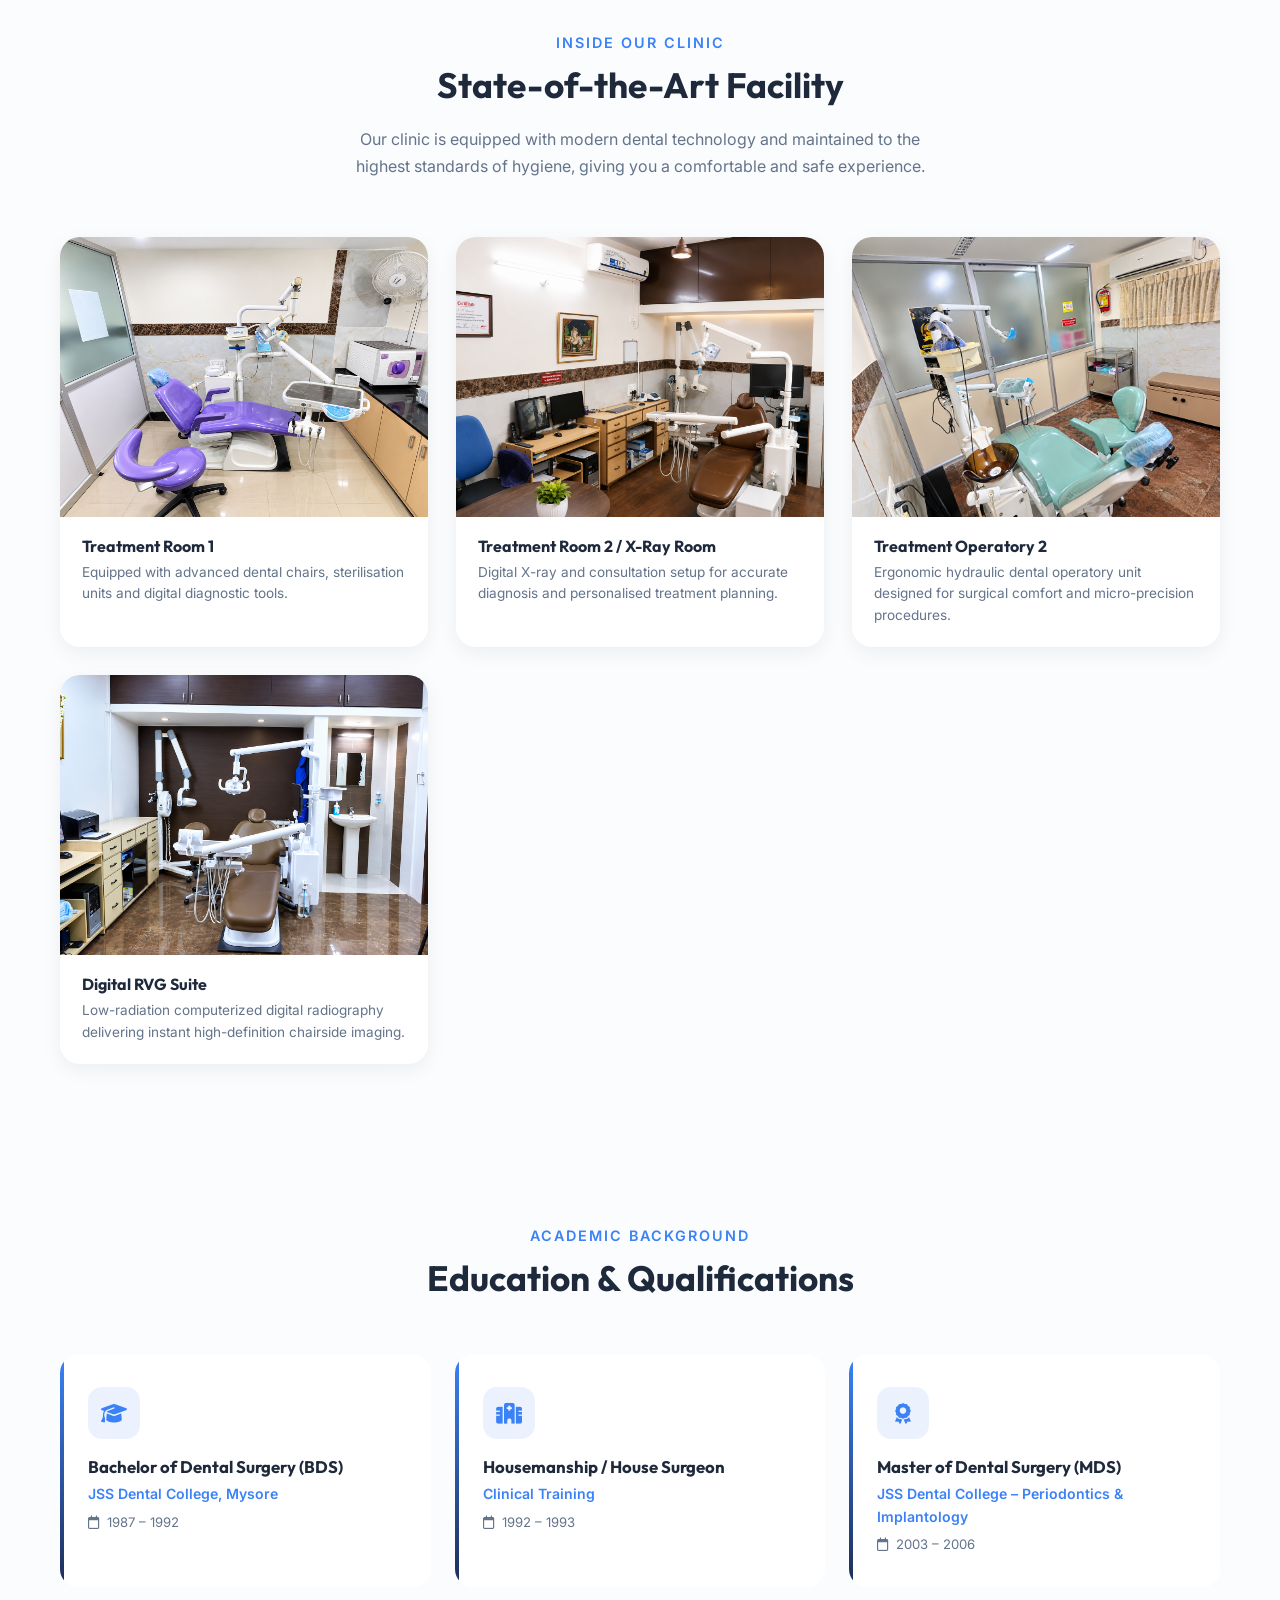
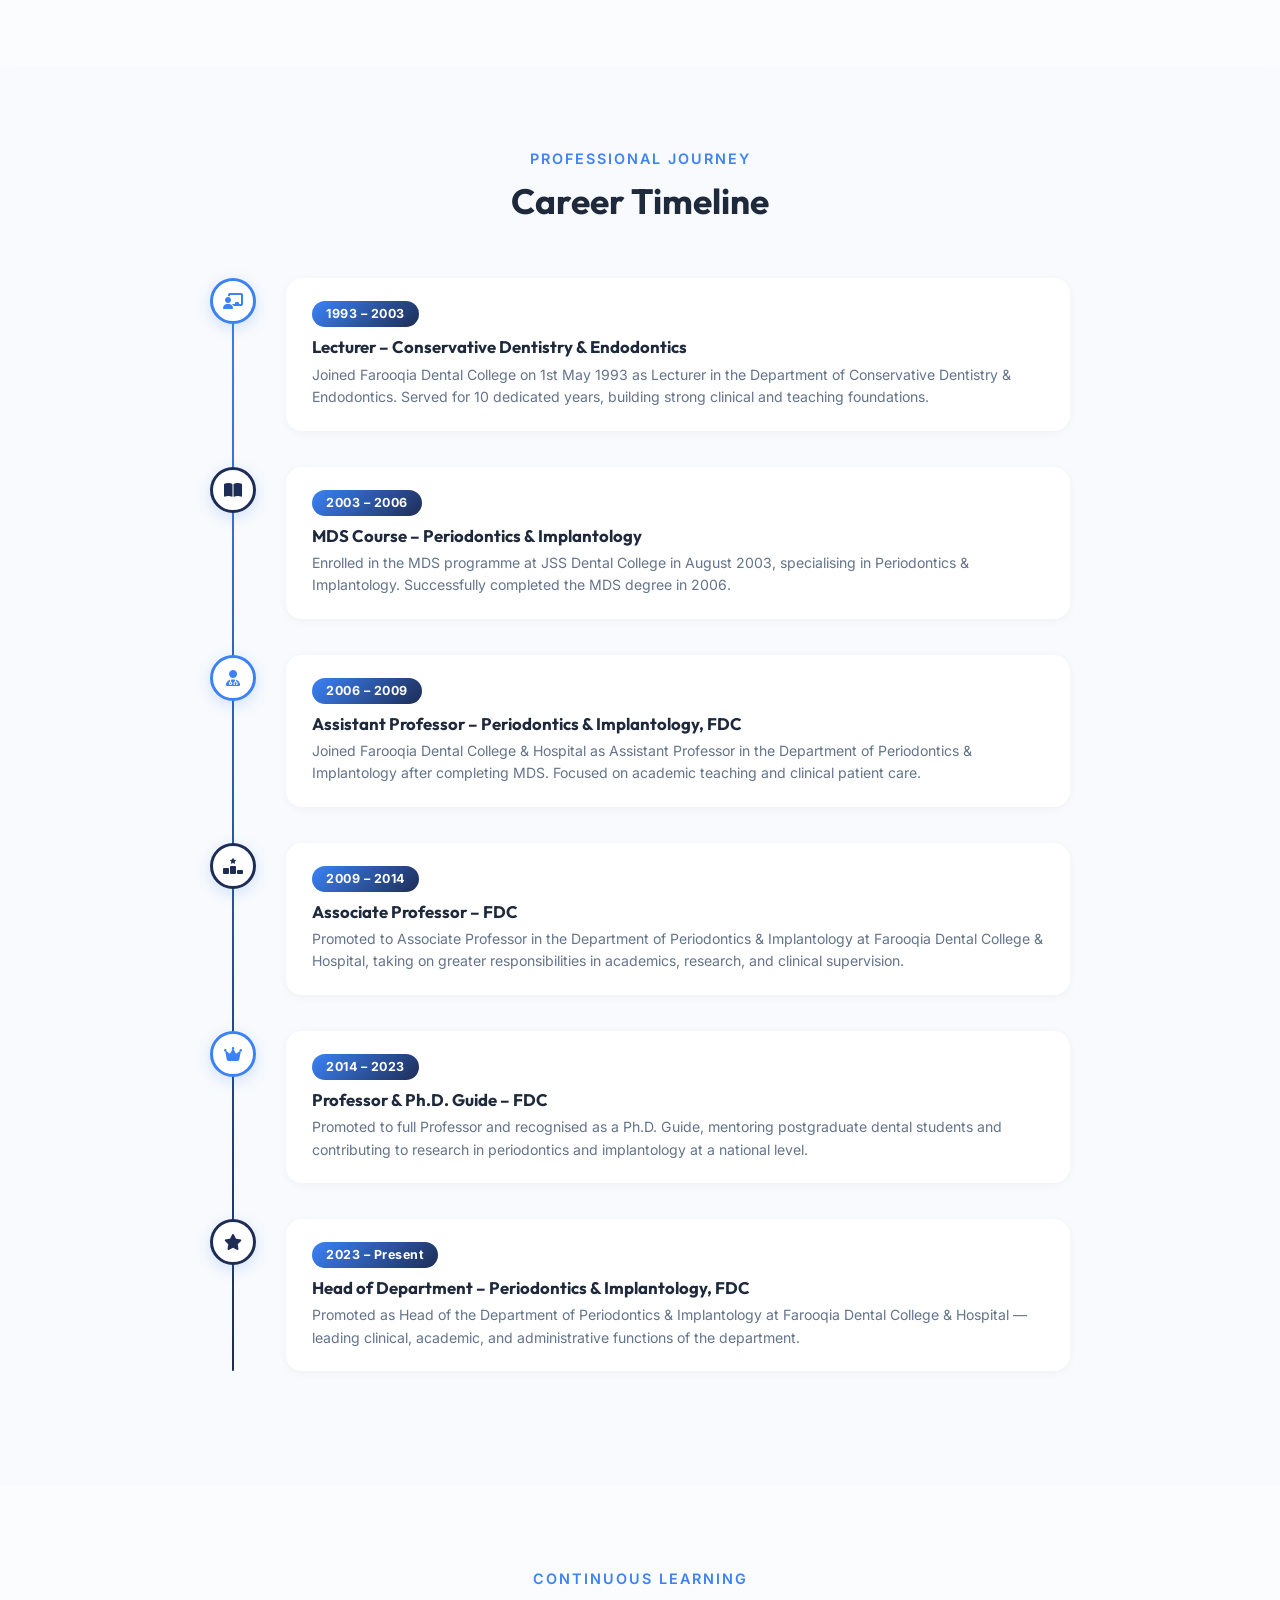
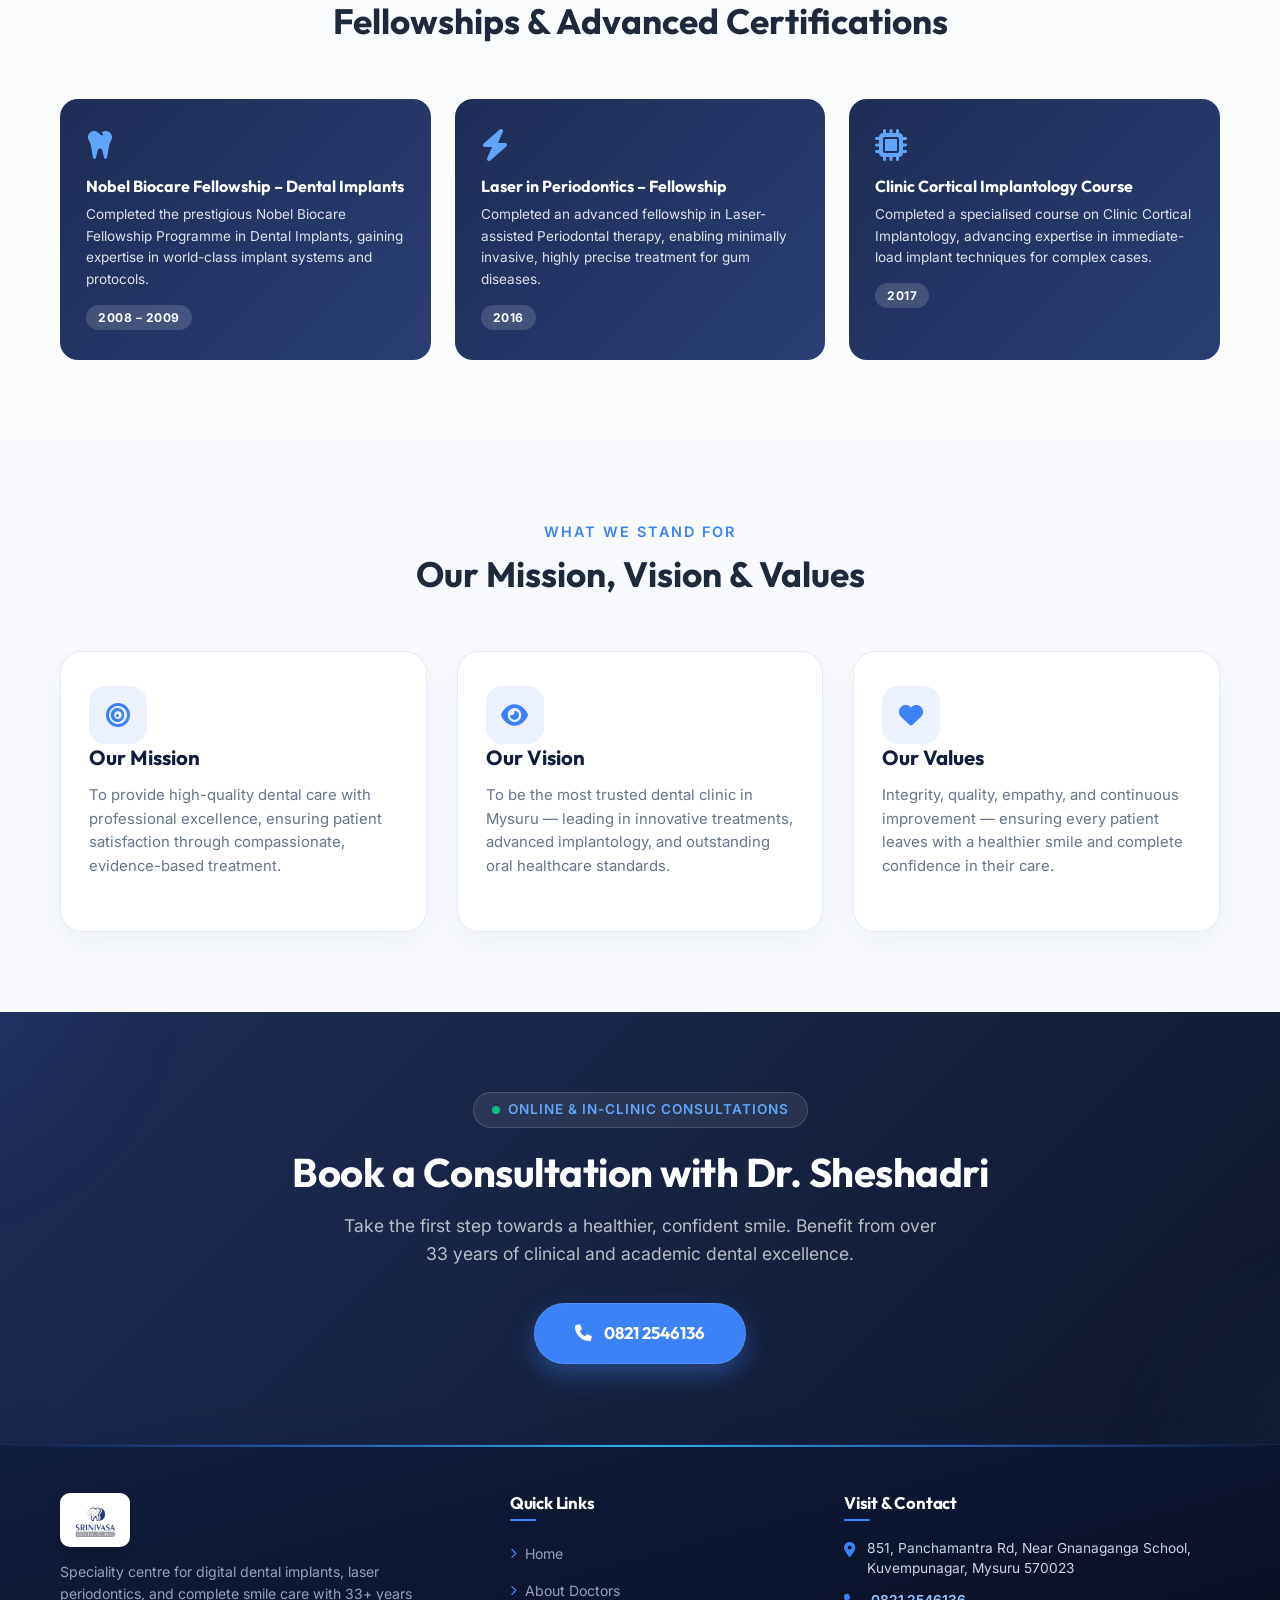
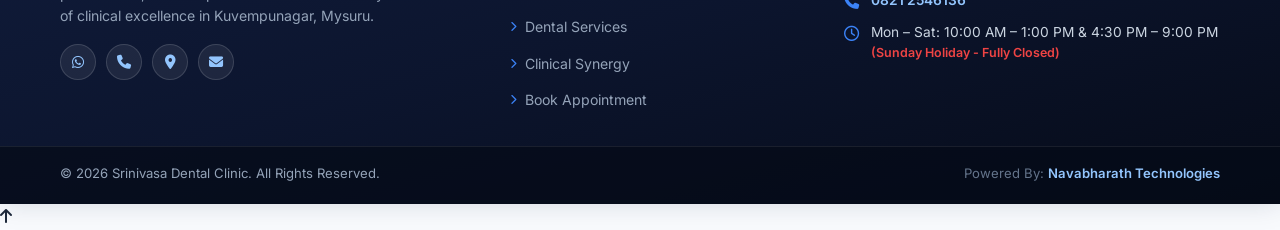
==== commit d791ea25: "push" ====
--- a/about.html
+++ b/about.html
@@ -37,7 +37,7 @@
         /* Hero Banner */
         .about-hero {
             background: linear-gradient(135deg, #1E2D56 0%, #2A3E75 60%, #3B82F6 100%);
-            padding: 160px 0 80px;
+            padding: 55px 0 80px;
             position: relative;
             overflow: hidden;
         }
@@ -485,7 +485,7 @@
         /* ── Clinic Gallery ── */
         .clinic-gallery-grid {
             display: grid;
-            grid-template-columns: 1fr 1fr;
+            grid-template-columns: repeat(auto-fit, minmax(280px, 1fr));
             gap: 28px;
         }
 
@@ -621,7 +621,7 @@
 
         @media (max-width: 600px) {
             .about-hero {
-                padding: 130px 0 70px;
+                padding: 30px 0 60px;
             }
 
             .about-hero-img-wrap img {
@@ -660,33 +660,20 @@
             .clinic-gallery-img-wrap {
                 height: 220px;
             }
-
-            .doctor-switcher {
-                max-width: 100%;
-                gap: 6px;
-                padding: 4px;
-            }
-
-            .switcher-btn {
-                padding: 9px 12px;
-                font-size: 0.82rem;
-                gap: 6px;
-            }
         }
 
         /* ── Doctor Switcher Styles ── */
         .doctor-switcher-wrap {
             background: #F8FAFC;
-            padding: 20px 0;
+            padding: 16px 0;
             border-bottom: 1px solid var(--border-color);
-            position: sticky;
-            top: 58px;
-            margin-top: 98px;
-            z-index: 100;
+            position: relative;
+            margin-top: 106px;
+            z-index: 10;
             box-shadow: 0 4px 12px rgba(0,0,0,0.02);
             transition: all 0.3s ease;
         }
-        
+
         [data-theme="dark"] .doctor-switcher-wrap {
             background: #0F172A;
             border-color: #334155;
@@ -762,6 +749,141 @@
 
         .doctor-profile-vatsala {
             display: none;
+        }
+
+        /* ── Mobile View Proportional Refinements (<= 768px & <= 480px) ── */
+        @media (max-width: 768px) {
+            .doctor-switcher-wrap {
+                margin-top: 96px;
+                padding: 12px 0;
+                position: relative;
+                top: auto;
+            }
+
+            .doctor-switcher {
+                max-width: 340px;
+                padding: 4px;
+                gap: 5px;
+                border-radius: 35px;
+            }
+
+            .switcher-btn {
+                padding: 8px 12px;
+                font-size: 0.82rem;
+                gap: 6px;
+                white-space: nowrap;
+                border-radius: 25px;
+            }
+
+            .switcher-btn i {
+                font-size: 0.84rem;
+            }
+
+            .about-hero {
+                padding: 28px 0 50px;
+            }
+
+            .about-hero-img-wrap img {
+                width: 185px;
+                height: 220px;
+                border-radius: 20px;
+                border-width: 4px;
+            }
+
+            .about-hero-text h1 {
+                font-size: 1.65rem;
+                line-height: 1.2;
+                margin-top: 4px;
+                margin-bottom: 6px;
+            }
+
+            .about-hero-text .subtitle {
+                font-size: 0.86rem;
+                line-height: 1.45;
+                margin-bottom: 18px;
+            }
+        }
+
+        @media (max-width: 480px) {
+            .doctor-switcher-wrap {
+                margin-top: 92px;
+                padding: 10px 0;
+            }
+
+            .doctor-switcher {
+                max-width: 310px;
+                padding: 3px;
+                gap: 4px;
+                border-radius: 30px;
+            }
+
+            .switcher-btn {
+                padding: 7px 10px;
+                font-size: 0.76rem;
+                gap: 5px;
+                white-space: nowrap;
+                border-radius: 25px;
+            }
+
+            .switcher-btn i {
+                font-size: 0.78rem;
+            }
+
+            .about-hero {
+                padding: 22px 0 45px;
+            }
+
+            .about-hero-img-wrap img {
+                width: 170px;
+                height: 200px;
+                border-radius: 18px;
+            }
+
+            .reg-badge {
+                font-size: 0.7rem;
+                padding: 4px 10px;
+                bottom: -10px;
+            }
+
+            .section-tag {
+                font-size: 0.72rem;
+            }
+
+            .about-hero-text h1 {
+                font-size: 1.5rem;
+                line-height: 1.2;
+                margin-top: 3px;
+                margin-bottom: 5px;
+                letter-spacing: -0.3px;
+            }
+
+            .about-hero-text .subtitle {
+                font-size: 0.82rem;
+                line-height: 1.42;
+                margin-bottom: 16px;
+            }
+
+            .about-hero-chips {
+                gap: 6px;
+                margin-bottom: 18px;
+            }
+
+            .hero-chip {
+                font-size: 0.72rem;
+                padding: 4px 10px;
+            }
+
+            .about-hero-stats {
+                gap: 16px;
+            }
+
+            .ah-stat-num {
+                font-size: 1.35rem;
+            }
+
+            .ah-stat-lbl {
+                font-size: 0.68rem;
+            }
         }
     </style>
 </head>
@@ -807,9 +929,9 @@
                     <span id="opd-status-text">Morning OPD Active Now | Kuvempunagar (Until 1:00 PM)</span>
                 </div>
                 <div class="topbar-right">
-                    <a href="tel:+919448046136" class="topbar-link">
+                    <a href="tel:08212546136" class="topbar-link">
                         <i class="fa-solid fa-phone"></i>
-                        <span>+91 94480 46136</span>
+                        <span>0821&nbsp;2546136</span>
                     </a>
                     <a href="mailto:sheshadripp@gmail.com" class="topbar-link">
                         <i class="fa-solid fa-envelope"></i>
@@ -850,7 +972,7 @@
                     <button id="theme-toggle" class="theme-toggle-btn" aria-label="Toggle Theme" title="Toggle Dark/Light Mode">
                         <i class="fa-solid fa-moon"></i>
                     </button>
-                    <a href="tel:+919448046136" class="btn-call-now">
+                    <a href="tel:08212546136" class="btn-call-now">
                         <i class="fa-solid fa-phone"></i>
                         <span>Call Now</span>
                     </a>
@@ -1066,31 +1188,63 @@
                 </p>
             </div>
             <div class="clinic-gallery-grid">
+                <!-- Card 1: Treatment Room 1 -->
                 <div class="clinic-gallery-card scale-up delay-1">
                     <div class="clinic-gallery-img-wrap">
-                        <img src="assets/hero2.png" alt="Dental Treatment Room – Srinivasa Dental Clinic">
+                        <img src="assets/herooooo.png" alt="Treatment Room 1 – Srinivasa Dental Clinic">
                         <div class="clinic-gallery-overlay">
                             <i class="fa-solid fa-tooth"></i>
-                            <span>Treatment Room</span>
+                            <span>Treatment Room 1</span>
                         </div>
                     </div>
                     <div class="clinic-gallery-caption">
-                        <h4>Modern Treatment Room</h4>
+                        <h4>Treatment Room 1</h4>
                         <p>Equipped with advanced dental chairs, sterilisation units and digital diagnostic tools.</p>
                     </div>
                 </div>
+
+                <!-- Card 2: Treatment Room 2 / X-Ray Room -->
                 <div class="clinic-gallery-card scale-up delay-2">
                     <div class="clinic-gallery-img-wrap">
-                        <img src="assets/hero3.png" alt="Consultation Room – Srinivasa Dental Clinic">
+                        <img src="assets/hero3.png" alt="Treatment Room 2 / X-Ray Room – Srinivasa Dental Clinic">
                         <div class="clinic-gallery-overlay">
-                            <i class="fa-solid fa-user-doctor"></i>
-                            <span>Consultation &amp; X-Ray Room</span>
+                            <i class="fa-solid fa-x-ray"></i>
+                            <span>Treatment Room 2 / X-Ray Room</span>
                         </div>
                     </div>
                     <div class="clinic-gallery-caption">
-                        <h4>Consultation &amp; X-Ray Room</h4>
-                        <p>Digital X-ray and consultation setup for accurate diagnosis and personalised treatment
-                            planning.</p>
+                        <h4>Treatment Room 2 / X-Ray Room</h4>
+                        <p>Digital X-ray and consultation setup for accurate diagnosis and personalised treatment planning.</p>
+                    </div>
+                </div>
+
+                <!-- Card 3: Modern Operatory Suite -->
+                <div class="clinic-gallery-card scale-up delay-3">
+                    <div class="clinic-gallery-img-wrap">
+                        <img src="assets/herooo.png" alt="Advanced Treatment Operatory Suite">
+                        <div class="clinic-gallery-overlay">
+                            <i class="fa-solid fa-chair"></i>
+                            <span>Treatment Operatory 2</span>
+                        </div>
+                    </div>
+                    <div class="clinic-gallery-caption">
+                        <h4>Treatment Operatory 2</h4>
+                        <p>Ergonomic hydraulic dental operatory unit designed for surgical comfort and micro-precision procedures.</p>
+                    </div>
+                </div>
+
+                <!-- Card 4: Digital RVG & Diagnostics -->
+                <div class="clinic-gallery-card scale-up delay-4">
+                    <div class="clinic-gallery-img-wrap">
+                        <img src="assets/hero-bg.png" alt="Digital RVG Chairside Diagnostic Equipment">
+                        <div class="clinic-gallery-overlay">
+                            <i class="fa-solid fa-wand-magic-sparkles"></i>
+                            <span>Digital RVG Suite</span>
+                        </div>
+                    </div>
+                    <div class="clinic-gallery-caption">
+                        <h4>Digital RVG Suite</h4>
+                        <p>Low-radiation computerized digital radiography delivering instant high-definition chairside imaging.</p>
                     </div>
                 </div>
             </div>
@@ -1393,8 +1547,8 @@
             </p>
             
             <div style="display: flex; justify-content: center; gap: 15px; flex-wrap: wrap;">
-                <a href="tel:+919448046136" class="btn" style="background: #3B82F6; color: #fff; padding: 16px 40px; border-radius: 50px; font-size: 1.05rem; font-weight: 700; display: inline-flex; align-items: center; gap: 12px; box-shadow: 0 10px 25px rgba(59, 130, 246, 0.4); border: 1px solid rgba(255,255,255,0.1); transition: all 0.3s ease;">
-                    <i class="fa-solid fa-phone"></i> +91 9448046136
+                <a href="tel:08212546136" class="btn" style="background: #3B82F6; color: #fff; padding: 16px 40px; border-radius: 50px; font-size: 1.05rem; font-weight: 700; display: inline-flex; align-items: center; gap: 12px; box-shadow: 0 10px 25px rgba(59, 130, 246, 0.4); border: 1px solid rgba(255,255,255,0.1); transition: all 0.3s ease;">
+                    <i class="fa-solid fa-phone"></i> 0821 2546136
                 </a>
             </div>
         </div>
@@ -1414,7 +1568,7 @@
                     <p class="footer-desc">Speciality centre for digital dental implants, laser periodontics, and complete smile care with 33+ years of clinical excellence in Kuvempunagar, Mysuru.</p>
                     <div class="social-links">
                         <a href="https://wa.me/919448046136" target="_blank" rel="noopener" aria-label="WhatsApp"><i class="fa-brands fa-whatsapp"></i></a>
-                        <a href="tel:+919448046136" aria-label="Call Clinic"><i class="fa-solid fa-phone"></i></a>
+                        <a href="tel:08212546136" aria-label="Call Clinic"><i class="fa-solid fa-phone"></i></a>
                         <a href="https://maps.google.com/?q=Srinivasa+Dental+Clinic+Kuvempunagar+Mysuru+851+Panchamantra+Road" target="_blank" rel="noopener" aria-label="Google Maps"><i class="fa-solid fa-location-dot"></i></a>
                         <a href="mailto:sheshadripp@gmail.com" aria-label="Email"><i class="fa-solid fa-envelope"></i></a>
                     </div>
@@ -1442,7 +1596,7 @@
                         </div>
                         <div class="f-contact-item">
                             <i class="fa-solid fa-phone"></i>
-                            <a href="tel:+919448046136" class="fc-val fc-link">+91 94480 46136</a>
+                            <a href="tel:08212546136" class="fc-val fc-link">0821 2546136</a>
                         </div>
                         <div class="f-contact-item">
                             <i class="fa-regular fa-clock"></i>
@@ -1468,7 +1622,7 @@
 
     <!-- Mobile Sticky Quick-Action Bar (Phone View Only) -->
     <aside class="mobile-bottom-bar" aria-label="Mobile Quick Actions">
-        <a href="tel:+919448046136" class="mob-bar-btn mob-bar-call" aria-label="Call Doctor">
+        <a href="tel:08212546136" class="mob-bar-btn mob-bar-call" aria-label="Call Doctor">
             <i class="fa-solid fa-phone"></i>
             <span>Call OPD</span>
         </a>
--- a/style.css
+++ b/style.css
@@ -147,7 +147,14 @@
     left: 0;
     width: 100%;
     z-index: 1000;
-    transition: transform 0.3s ease;
+    transition: transform 0.32s cubic-bezier(0.4, 0, 0.2, 1), opacity 0.25s ease;
+    will-change: transform;
+}
+
+.site-header.header-hidden {
+    transform: translateY(-100%) !important;
+    opacity: 0 !important;
+    pointer-events: none !important;
 }
 
 .header-container {
@@ -230,10 +237,13 @@
 
 /* 2. Main Navigation Bar */
 .main-navbar {
-    background-color: var(--logo-blue);
-    padding: 10px 0;
-    box-shadow: 0 6px 20px rgba(17, 29, 61, 0.2);
-    transition: all 0.3s ease;
+    background: linear-gradient(180deg, #1C3368 0%, #15254F 100%);
+    padding: 11px 0;
+    border-bottom: 1px solid rgba(255, 255, 255, 0.1);
+    box-shadow: 0 4px 22px rgba(10, 18, 38, 0.22);
+    backdrop-filter: blur(14px);
+    -webkit-backdrop-filter: blur(14px);
+    transition: all 0.3s cubic-bezier(0.4, 0, 0.2, 1);
 }
 
 /* Scrolled state */
@@ -244,10 +254,12 @@
 }
 
 .site-header.scrolled .main-navbar {
-    padding: 7px 0;
-    background-color: rgba(34, 58, 118, 0.98);
-    backdrop-filter: blur(12px);
-    box-shadow: 0 8px 25px rgba(0, 0, 0, 0.22);
+    padding: 8px 0;
+    background: rgba(17, 29, 61, 0.96);
+    backdrop-filter: blur(16px);
+    -webkit-backdrop-filter: blur(16px);
+    border-bottom: 1px solid rgba(255, 255, 255, 0.14);
+    box-shadow: 0 8px 28px rgba(0, 0, 0, 0.32);
 }
 
 .navbar-container {
@@ -267,18 +279,19 @@
 
 .header-logo-badge {
     background: #ffffff;
-    padding: 5px 12px;
-    border-radius: 10px;
+    padding: 6px 14px;
+    border-radius: 12px;
     display: inline-flex;
     align-items: center;
     justify-content: center;
-    box-shadow: 0 3px 10px rgba(0, 0, 0, 0.15);
+    box-shadow: 0 3px 12px rgba(0, 0, 0, 0.16);
+    border: 1px solid rgba(255, 255, 255, 0.45);
     transition: transform 0.25s ease, box-shadow 0.25s ease;
 }
 
 .navbar-logo:hover .header-logo-badge {
     transform: translateY(-2px);
-    box-shadow: 0 6px 16px rgba(0, 0, 0, 0.22);
+    box-shadow: 0 6px 18px rgba(0, 0, 0, 0.24);
 }
 
 .header-logo-badge img {
@@ -339,8 +352,8 @@
     width: 38px;
     height: 38px;
     border-radius: 50%;
-    background: rgba(255, 255, 255, 0.15);
-    border: 1px solid rgba(255, 255, 255, 0.25);
+    background: rgba(255, 255, 255, 0.12);
+    border: 1px solid rgba(255, 255, 255, 0.22);
     color: #ffffff;
     display: inline-flex;
     align-items: center;
@@ -349,12 +362,18 @@
     font-size: 0.95rem;
     transition: all 0.25s ease;
     padding: 0;
+    box-sizing: border-box;
 }
 
 .theme-toggle-btn:hover {
-    background: #ffffff;
-    color: var(--logo-blue);
+    background: rgba(255, 255, 255, 0.24);
+    border-color: rgba(255, 255, 255, 0.35);
+    color: #ffffff;
     transform: scale(1.06);
+}
+
+.theme-toggle-btn:active {
+    transform: scale(0.96);
 }
 
 .btn-call-now {
@@ -368,9 +387,9 @@
     font-weight: 700;
     font-size: 0.88rem;
     font-family: 'Outfit', sans-serif;
-    border: none;
+    border: 1px solid rgba(255, 255, 255, 0.9);
     text-decoration: none;
-    box-shadow: 0 3px 10px rgba(0, 0, 0, 0.12);
+    box-shadow: 0 3px 12px rgba(0, 0, 0, 0.14);
     transition: all 0.25s ease;
     white-space: nowrap;
 }
@@ -379,7 +398,7 @@
     background: #f8fafc;
     color: var(--logo-blue-dark) !important;
     transform: translateY(-2px);
-    box-shadow: 0 6px 16px rgba(0, 0, 0, 0.18);
+    box-shadow: 0 6px 18px rgba(0, 0, 0, 0.2);
 }
 
 .btn-book-consult {
@@ -407,37 +426,59 @@
     box-shadow: 0 6px 18px rgba(17, 29, 61, 0.4);
 }
 
-/* Mobile Toggle */
+/* Mobile Toggle Button */
 .menu-toggle {
     display: none;
     flex-direction: column;
-    justify-content: space-between;
-    width: 26px;
-    height: 18px;
-    background: transparent;
-    border: none;
+    justify-content: center;
+    align-items: center;
+    gap: 4.5px;
+    width: 38px;
+    height: 38px;
+    border-radius: 50%;
+    background: rgba(255, 255, 255, 0.12);
+    border: 1px solid rgba(255, 255, 255, 0.22);
     cursor: pointer;
     padding: 0;
+    box-sizing: border-box;
+    transition: all 0.25s ease;
+}
+
+.menu-toggle:hover {
+    background: rgba(255, 255, 255, 0.22);
+    border-color: rgba(255, 255, 255, 0.35);
+    transform: scale(1.05);
+}
+
+.menu-toggle:active {
+    transform: scale(0.95);
 }
 
 .menu-toggle .bar {
-    width: 100%;
-    height: 2.5px;
+    width: 17px;
+    height: 2px;
     background-color: #ffffff;
     border-radius: 2px;
-    transition: all 0.3s ease;
+    transition: all 0.25s cubic-bezier(0.4, 0, 0.2, 1);
+    transform-origin: center;
+}
+
+.menu-toggle.is-active {
+    background: rgba(239, 68, 68, 0.18);
+    border-color: rgba(239, 68, 68, 0.4);
 }
 
 .menu-toggle.is-active .bar:nth-child(1) {
-    transform: translateY(7.5px) rotate(45deg);
+    transform: translateY(6.5px) rotate(45deg);
 }
 
 .menu-toggle.is-active .bar:nth-child(2) {
     opacity: 0;
+    transform: scaleX(0);
 }
 
 .menu-toggle.is-active .bar:nth-child(3) {
-    transform: translateY(-7.5px) rotate(-45deg);
+    transform: translateY(-6.5px) rotate(-45deg);
 }
 
 /* Hero Section */
@@ -1986,6 +2027,10 @@
     }
 }
 
+body.mobile-menu-open {
+    overflow: hidden;
+}
+
 @media (max-width: 1050px) {
     .topbar-hours {
         display: none !important;
@@ -1997,28 +2042,77 @@
         display: flex;
     }
     .navbar-menu-wrap.active {
-        display: block;
+        display: block !important;
         position: absolute;
         top: 100%;
         left: 0;
         width: 100%;
-        background: var(--logo-blue-dark);
-        padding: 24px 20px;
-        box-shadow: 0 15px 35px rgba(0, 0, 0, 0.4);
-        border-top: 1px solid rgba(255, 255, 255, 0.1);
-        z-index: 999;
-    }
+        max-height: calc(100vh - 60px);
+        overflow-y: auto;
+        -webkit-overflow-scrolling: touch;
+        background: #0d1733;
+        padding: 18px 16px 85px;
+        box-shadow: 0 20px 40px rgba(0, 0, 0, 0.5);
+        border-top: 1px solid rgba(255, 255, 255, 0.12);
+        z-index: 9999;
+        box-sizing: border-box;
+        animation: mobileMenuSlide 0.25s ease-out;
+    }
+
+    @keyframes mobileMenuSlide {
+        from { opacity: 0; transform: translateY(-8px); }
+        to { opacity: 1; transform: translateY(0); }
+    }
+
     .navbar-menu-wrap.active .navbar-menu {
-        flex-direction: column;
-        align-items: flex-start;
-        gap: 10px;
-        width: 100%;
-    }
+        display: flex !important;
+        flex-direction: column !important;
+        align-items: stretch !important;
+        gap: 8px !important;
+        width: 100% !important;
+        padding: 0 !important;
+        margin: 0 !important;
+        list-style: none !important;
+    }
+
+    .navbar-menu-wrap.active .navbar-menu li {
+        width: 100% !important;
+        display: block !important;
+        margin: 0 !important;
+        padding: 0 !important;
+    }
+
     .navbar-menu-wrap.active .nav-item {
-        width: 100%;
-        padding: 10px 16px;
-        font-size: 1rem;
-        border-radius: 8px;
+        display: flex !important;
+        align-items: center !important;
+        justify-content: flex-start !important;
+        width: 100% !important;
+        box-sizing: border-box !important;
+        padding: 13px 18px !important;
+        font-size: 0.95rem !important;
+        font-weight: 600 !important;
+        font-family: 'Outfit', sans-serif !important;
+        border-radius: 12px !important;
+        background: rgba(255, 255, 255, 0.07) !important;
+        border: 1px solid rgba(255, 255, 255, 0.1) !important;
+        color: #FFFFFF !important;
+        text-decoration: none !important;
+        transition: all 0.2s ease !important;
+    }
+
+    .navbar-menu-wrap.active .nav-item:hover,
+    .navbar-menu-wrap.active .nav-item:focus {
+        background: rgba(255, 255, 255, 0.14) !important;
+        border-color: rgba(96, 165, 250, 0.4) !important;
+        transform: translateX(4px);
+    }
+
+    .navbar-menu-wrap.active .nav-item.active {
+        background: #FFFFFF !important;
+        color: var(--logo-blue) !important;
+        font-weight: 700 !important;
+        border-color: #FFFFFF !important;
+        box-shadow: 0 4px 14px rgba(0, 0, 0, 0.2) !important;
     }
 }
 
@@ -2029,7 +2123,7 @@
 
 @media (max-width: 768px) {
     body {
-        padding-bottom: 74px; /* Room for floating quick-action bottom bar */
+        padding-bottom: 58px; /* Room for floating quick-action bottom bar */
     }
 
     .container {
@@ -2058,15 +2152,64 @@
 
     /* Fixed Header & Mobile Navigation */
     .header-topbar {
-        padding: 6px 0;
+        padding: 4px 0;
+    }
+
+    .topbar-container {
+        display: flex;
+        justify-content: space-between;
+        align-items: center;
+        gap: 6px;
+    }
+
+    .topbar-status {
+        display: flex;
+        align-items: center;
+        gap: 6px;
+        font-size: 0.68rem;
+        min-width: 0;
+        flex: 1;
+        overflow: hidden;
+    }
+
+    #opd-status-text {
+        white-space: nowrap;
+        overflow: hidden;
+        text-overflow: ellipsis;
+        min-width: 0;
+    }
+
+    .topbar-right {
+        flex-shrink: 0;
+        display: flex;
+        align-items: center;
     }
 
     .topbar-right a:not(:first-child) {
         display: none;
     }
 
-    .topbar-status {
-        font-size: 0.74rem;
+    .topbar-link {
+        font-size: 0.68rem;
+        white-space: nowrap;
+        gap: 4px;
+    }
+
+    .topbar-link span {
+        white-space: nowrap;
+        font-weight: 600;
+    }
+
+    .navbar-actions {
+        display: flex;
+        align-items: center;
+        gap: 8px;
+    }
+
+    .theme-toggle-btn {
+        width: 36px;
+        height: 36px;
+        font-size: 0.88rem;
     }
 
     .btn-call-now span {
@@ -2074,8 +2217,29 @@
     }
 
     .btn-call-now {
-        padding: 8px 12px;
+        width: 36px;
+        height: 36px;
+        padding: 0;
         border-radius: 50%;
+        display: inline-flex;
+        align-items: center;
+        justify-content: center;
+        font-size: 0.88rem;
+        background: #ffffff;
+        color: var(--logo-blue) !important;
+        box-shadow: 0 2px 8px rgba(0, 0, 0, 0.18);
+        border: none;
+        flex-shrink: 0;
+    }
+
+    .btn-call-now:hover, .btn-call-now:active {
+        background: #f1f5f9;
+        transform: scale(1.05);
+    }
+
+    .menu-toggle {
+        width: 36px;
+        height: 36px;
     }
 
     .btn-book-consult {
@@ -2084,46 +2248,12 @@
     }
 
     .navbar-menu-wrap.active {
-        position: fixed;
-        top: 54px;
-        left: 0;
-        width: 100%;
-        height: calc(100vh - 54px);
-        overflow-y: auto;
-        -webkit-overflow-scrolling: touch;
-        background: rgba(17, 29, 61, 0.98);
-        backdrop-filter: blur(24px);
-        -webkit-backdrop-filter: blur(24px);
-        padding: 24px 20px 80px;
-        border-top: 1px solid rgba(255, 255, 255, 0.1);
-        display: flex;
-        flex-direction: column;
-        animation: mobileMenuSlide 0.3s ease;
-    }
-
-    @keyframes mobileMenuSlide {
-        from { opacity: 0; transform: translateY(-10px); }
-        to { opacity: 1; transform: translateY(0); }
-    }
-
-    .navbar-menu-wrap.active .navbar-menu {
-        flex-direction: column;
-        gap: 8px;
-        width: 100%;
+        padding: 16px 14px 85px;
     }
 
     .navbar-menu-wrap.active .nav-item {
-        width: 100%;
-        padding: 12px 18px;
-        font-size: 1.05rem;
-        border-radius: 12px;
-        background: rgba(255, 255, 255, 0.05);
-        border: 1px solid rgba(255, 255, 255, 0.06);
-    }
-
-    .navbar-menu-wrap.active .nav-item.active {
-        background: #ffffff;
-        color: var(--logo-blue) !important;
+        padding: 11px 16px;
+        font-size: 0.92rem;
     }
 
     /* Hero Section Phone View */
@@ -2246,8 +2376,12 @@
     }
 
     .facility-card {
-        padding: 26px 20px;
+        padding: 0;
         border-radius: 18px;
+    }
+
+    .facility-content {
+        padding: 20px 18px 22px;
     }
 
     /* Reviews Section */
@@ -2303,18 +2437,20 @@
     .mobile-bottom-bar {
         display: flex;
         align-items: center;
-        justify-content: space-around;
+        justify-content: space-between;
         position: fixed;
         bottom: 0;
         left: 0;
         width: 100%;
-        background: rgba(17, 29, 61, 0.96);
+        height: 50px;
+        background: rgba(17, 29, 61, 0.98);
         backdrop-filter: blur(20px);
         -webkit-backdrop-filter: blur(20px);
-        border-top: 1px solid rgba(255, 255, 255, 0.14);
-        padding: 8px 14px;
+        border-top: 1px solid rgba(255, 255, 255, 0.12);
+        padding: 4px 12px;
         z-index: 9999;
-        box-shadow: 0 -8px 25px rgba(0, 0, 0, 0.35);
+        box-shadow: 0 -4px 18px rgba(0, 0, 0, 0.3);
+        box-sizing: border-box;
     }
 
     .mob-bar-btn {
@@ -2322,23 +2458,25 @@
         flex-direction: column;
         align-items: center;
         justify-content: center;
-        gap: 4px;
+        gap: 2px;
         text-decoration: none;
         flex: 1;
-        padding: 6px 4px;
-        border-radius: 10px;
+        height: 40px;
+        padding: 2px 4px;
+        border-radius: 8px;
         transition: all 0.2s ease;
+        box-sizing: border-box;
     }
 
     .mob-bar-btn i {
-        font-size: 1.15rem;
+        font-size: 0.95rem;
     }
 
     .mob-bar-btn span {
-        font-size: 0.72rem;
+        font-size: 0.65rem;
         font-weight: 600;
         font-family: 'Outfit', sans-serif;
-        letter-spacing: 0.2px;
+        letter-spacing: 0.1px;
     }
 
     .mob-bar-call {
@@ -2346,7 +2484,7 @@
     }
 
     .mob-bar-call:active {
-        background: rgba(59, 130, 246, 0.2);
+        background: rgba(59, 130, 246, 0.15);
         color: #FFFFFF;
     }
 
@@ -2355,20 +2493,24 @@
     }
 
     .mob-bar-wa:active {
-        background: rgba(34, 197, 94, 0.2);
+        background: rgba(34, 197, 94, 0.15);
         color: #FFFFFF;
     }
 
     .mob-bar-book {
-        background: linear-gradient(135deg, #3B82F6 0%, #2563EB 100%);
+        flex: 1;
+        max-width: 96px;
+        height: 38px;
+        background: #2563EB;
         color: #FFFFFF !important;
-        border-radius: 25px;
-        padding: 8px 14px;
-        box-shadow: 0 4px 14px rgba(59, 130, 246, 0.4);
+        border-radius: 8px;
+        box-shadow: 0 2px 8px rgba(37, 99, 235, 0.35);
+        padding: 2px 6px;
     }
 
     .mob-bar-book:active {
-        transform: scale(0.97);
+        transform: scale(0.96);
+        background: #1D4ED8;
     }
 }
 
@@ -2850,15 +2992,18 @@
 }
 
 .facility-card {
-    background: rgba(255, 255, 255, 0.86);
+    background: rgba(255, 255, 255, 0.9);
     backdrop-filter: blur(14px);
     -webkit-backdrop-filter: blur(14px);
     border: 1px solid rgba(226, 232, 240, 0.9);
     border-radius: 20px;
-    padding: 32px 25px;
-    text-align: center;
+    overflow: hidden;
+    padding: 0;
+    text-align: left;
     transition: all 0.35s ease;
     box-shadow: 0 8px 24px rgba(34, 58, 118, 0.05);
+    display: flex;
+    flex-direction: column;
 }
 
 .facility-card:hover {
@@ -2868,35 +3013,87 @@
     background: #ffffff;
 }
 
+.facility-img-wrap {
+    position: relative;
+    width: 100%;
+    height: 185px;
+    overflow: hidden;
+    background: #0f172a;
+}
+
+.facility-img-wrap img {
+    width: 100%;
+    height: 100%;
+    object-fit: cover;
+    display: block;
+    transition: transform 0.5s cubic-bezier(0.25, 1, 0.5, 1);
+}
+
+.facility-card:hover .facility-img-wrap img {
+    transform: scale(1.08);
+}
+
+.facility-badge {
+    position: absolute;
+    bottom: 12px;
+    left: 12px;
+    background: rgba(17, 29, 61, 0.85);
+    backdrop-filter: blur(8px);
+    -webkit-backdrop-filter: blur(8px);
+    color: #ffffff;
+    font-size: 0.74rem;
+    font-weight: 600;
+    padding: 5px 12px;
+    border-radius: 20px;
+    border: 1px solid rgba(255, 255, 255, 0.18);
+    display: inline-flex;
+    align-items: center;
+    gap: 6px;
+    z-index: 2;
+}
+
+.facility-badge i {
+    color: #60A5FA;
+}
+
+.facility-content {
+    padding: 22px 22px 26px;
+    display: flex;
+    flex-direction: column;
+    flex: 1;
+}
+
 .facility-icon {
-    width: 65px;
-    height: 65px;
-    border-radius: 50%;
+    width: 44px;
+    height: 44px;
+    border-radius: 12px;
     background: rgba(34, 58, 118, 0.08);
     color: var(--logo-blue);
     display: flex;
     align-items: center;
     justify-content: center;
-    font-size: 1.8rem;
-    margin: 0 auto 20px auto;
+    font-size: 1.25rem;
+    margin: 0 0 14px 0;
     transition: all 0.3s ease;
 }
 
 .facility-card:hover .facility-icon {
     background: var(--logo-blue);
     color: #ffffff;
-    transform: scale(1.1);
+    transform: translateY(-2px);
 }
 
 .facility-card h3 {
-    font-size: 1.25rem;
-    margin-bottom: 10px;
+    font-size: 1.18rem;
+    margin-bottom: 8px;
+    color: var(--text-heading);
 }
 
 .facility-card p {
     color: var(--text-muted);
-    font-size: 0.9rem;
+    font-size: 0.88rem;
     line-height: 1.6;
+    margin: 0;
 }
 
 /* 3. Reviews Section */
@@ -3450,108 +3647,240 @@
 }
 
 @media (max-width: 480px) {
+    .header-container {
+        padding: 0 14px;
+    }
+
+    .header-topbar {
+        padding: 3px 0;
+        background: #0d1733;
+    }
+
+    .topbar-container {
+        padding: 0 4px;
+        gap: 6px;
+    }
+
+    .topbar-status {
+        font-size: 0.65rem;
+    }
+
+    .topbar-link {
+        font-size: 0.68rem;
+    }
+
+    .main-navbar {
+        padding: 8px 0;
+    }
+
+    .site-header.scrolled .main-navbar {
+        padding: 6px 0;
+    }
+
+    .header-logo-badge {
+        padding: 4px 10px;
+        border-radius: 10px;
+        box-shadow: 0 2px 8px rgba(0, 0, 0, 0.14);
+    }
+
     .header-logo-badge img {
-        height: 32px;
-    }
-
+        height: 29px;
+    }
+
+    .navbar-actions {
+        gap: 7px;
+        display: flex;
+        align-items: center;
+    }
+
+    /* On phones, the sticky bottom bar already has 'Book Visit', so hide top text button for a cleaner header */
     .btn-book-consult {
-        padding: 6px 12px;
-        font-size: 0.78rem;
+        display: none;
     }
 
     .theme-toggle-btn {
-        width: 32px;
-        height: 32px;
+        width: 35px;
+        height: 35px;
+        font-size: 0.84rem;
+        background: rgba(255, 255, 255, 0.14);
+        border: 1px solid rgba(255, 255, 255, 0.22);
+    }
+
+    .btn-call-now {
+        width: 35px;
+        height: 35px;
+        padding: 0;
+        border-radius: 50%;
+        display: inline-flex;
+        align-items: center;
+        justify-content: center;
+        font-size: 0.84rem;
+        background: #ffffff;
+        color: var(--logo-blue) !important;
+        box-shadow: 0 2px 8px rgba(0, 0, 0, 0.18);
+        border: none;
+        flex-shrink: 0;
+    }
+
+    .menu-toggle {
+        width: 35px;
+        height: 35px;
+        background: rgba(255, 255, 255, 0.14);
+        border: 1px solid rgba(255, 255, 255, 0.22);
+        display: flex;
+        flex-direction: column;
+        align-items: center;
+        justify-content: center;
+        gap: 4px;
+        padding: 0;
+        box-sizing: border-box;
+    }
+
+    .menu-toggle .bar {
+        width: 15px;
+        height: 2px;
+    }
+
+    .hero-section {
+        padding: 130px 0 36px;
+    }
+
+    .hero-text h1 {
+        font-size: 1.75rem;
+        line-height: 1.25;
+    }
+
+    .hero-text p {
+        font-size: 0.86rem;
+        line-height: 1.5;
+    }
+
+    .section-header h2 {
+        font-size: 1.6rem;
+    }
+
+    .section-header p {
         font-size: 0.85rem;
-    }
-
-    .btn-call-now {
-        padding: 6px 10px;
-    }
-
-    .hero-section {
-        padding: 145px 0 40px;
-    }
-
-    .hero-text h1 {
-        font-size: 1.95rem;
+        line-height: 1.5;
     }
 
     /* Clinical Concierge Form phone refinements */
     .concierge-booking-card {
-        border-radius: 18px;
+        border-radius: 16px;
     }
 
     .concierge-sidebar {
-        padding: 22px 16px;
-        border-radius: 18px 18px 0 0;
+        padding: 18px 14px;
+        border-radius: 16px 16px 0 0;
     }
 
     .concierge-title {
-        font-size: 1.35rem;
+        font-size: 1.2rem;
     }
 
     .concierge-desc {
-        font-size: 0.84rem;
-        margin-bottom: 20px;
+        font-size: 0.78rem;
+        line-height: 1.5;
+        margin-bottom: 16px;
     }
 
     .concierge-perks {
-        gap: 14px;
-        margin-bottom: 22px;
+        gap: 12px;
+        margin-bottom: 18px;
     }
 
     .perk-icon {
-        width: 32px;
-        height: 32px;
-        font-size: 0.95rem;
+        width: 30px;
+        height: 30px;
+        font-size: 0.85rem;
         border-radius: 8px;
     }
 
     .perk-info h4 {
-        font-size: 0.88rem;
+        font-size: 0.82rem;
     }
 
     .perk-info p {
+        font-size: 0.74rem;
+        line-height: 1.4;
+    }
+
+    .concierge-desk-card {
+        padding: 12px 14px;
+        border-radius: 12px;
+    }
+
+    .desk-label {
+        font-size: 0.65rem;
+    }
+
+    .desk-phone {
+        font-size: 1.05rem;
+        margin-bottom: 4px;
+    }
+
+    .concierge-form-wrap {
+        padding: 18px 14px 22px;
+        border-radius: 0 0 16px 16px;
+    }
+
+    .rf-header h3 {
+        font-size: 1.15rem;
+    }
+
+    .rf-header p {
+        font-size: 0.76rem;
+        margin-bottom: 14px;
+    }
+
+    .rf-row {
+        margin-bottom: 12px;
+    }
+
+    .rf-label {
         font-size: 0.78rem;
-    }
-
-    .concierge-desk-card {
-        padding: 15px 16px;
-        border-radius: 14px;
-    }
-
-    .desk-phone {
-        font-size: 1.15rem;
-        margin-bottom: 6px;
-    }
-
-    .concierge-form-wrap {
-        padding: 22px 14px;
-        border-radius: 0 0 18px 18px;
-    }
-
-    .rf-header h3 {
-        font-size: 1.2rem;
-    }
-
-    .rf-header p {
+        font-weight: 600;
+        margin-bottom: 4px;
+    }
+
+    .rf-field-sub {
+        font-size: 0.7rem;
+    }
+
+    .rf-input {
+        min-height: 42px;
+        padding: 8px 12px;
+        font-size: 0.85rem;
+        border-radius: 10px;
+    }
+
+    .rf-input::placeholder {
         font-size: 0.8rem;
-        margin-bottom: 16px;
-    }
-
-    .rf-input {
-        min-height: 48px;
-        padding: 10px 12px;
-        font-size: 16px; /* Prevents auto zoom in iOS Safari */
+    }
+
+    .rf-textarea {
+        min-height: 60px;
+        font-size: 0.82rem;
+        line-height: 1.45;
+        padding: 8px 12px;
+    }
+
+    .rf-textarea::placeholder {
+        font-size: 0.78rem;
+        line-height: 1.4;
     }
 
     .dropdown-trigger {
-        min-height: 48px;
-        padding: 10px 12px;
+        min-height: 42px;
+        padding: 8px 12px;
+        border-radius: 10px;
     }
 
     .dropdown-selected-text {
+        font-size: 0.82rem;
+    }
+
+    .dropdown-trigger-icon {
         font-size: 0.85rem;
     }
 
@@ -3562,53 +3891,167 @@
         min-width: 100% !important;
         max-width: 100% !important;
         border-radius: 12px;
-        max-height: 240px;
+        max-height: 220px;
     }
 
     .dropdown-item {
-        padding: 9px 10px;
+        padding: 8px 10px;
     }
 
     .di-avatar {
-        width: 30px;
-        height: 30px;
-        font-size: 0.74rem;
+        width: 28px;
+        height: 28px;
+        font-size: 0.7rem;
     }
 
     .di-title {
-        font-size: 0.82rem;
+        font-size: 0.8rem;
     }
 
     .di-desc {
-        font-size: 0.72rem;
+        font-size: 0.7rem;
     }
 
     .rf-slot-grid {
         grid-template-columns: 1fr;
+        gap: 6px;
+    }
+
+    .rf-slot-card {
+        padding: 8px 12px;
+        min-height: 38px;
+        border-radius: 10px;
+    }
+
+    .rf-slot-title {
+        font-size: 0.78rem;
+    }
+
+    .rf-submit-btn {
+        min-height: 42px;
+        font-size: 0.88rem;
+        font-weight: 600;
+        padding: 10px 18px;
+        border-radius: 25px;
         gap: 8px;
     }
 
-    .rf-slot-card {
-        padding: 10px 12px;
-        min-height: 46px;
-    }
-
-    .rf-slot-title {
+    .rf-submit-btn i {
         font-size: 0.82rem;
     }
 
-    .rf-submit-btn {
-        min-height: 50px;
-        font-size: 0.95rem;
-        padding: 14px 20px;
+    /* Clean, compact success banner in mobile view */
+    .rf-success-banner {
+        padding: 12px 14px;
+        border-radius: 10px;
+        gap: 10px;
+        margin-top: 12px;
+    }
+
+    .rf-success-icon {
+        font-size: 1.25rem;
+        margin-top: 1px;
+    }
+
+    .rf-success-content h4 {
+        font-size: 0.86rem;
+        font-weight: 700;
+        margin-bottom: 3px;
+    }
+
+    .rf-success-content p {
+        font-size: 0.76rem;
+        line-height: 1.42;
+        margin-bottom: 0;
     }
 
     .rf-footer-security {
         flex-direction: column;
         align-items: center;
         text-align: center;
-        gap: 8px;
-        font-size: 0.74rem;
+        gap: 6px;
+        font-size: 0.72rem;
+    }
+
+    /* Services, Facilities, Reviews & FAQ Text Refinements */
+    .service-box {
+        padding: 18px 16px;
+        border-radius: 16px;
+    }
+
+    .service-box h3 {
+        font-size: 1.05rem;
+    }
+
+    .service-box p {
+        font-size: 0.82rem;
+        line-height: 1.5;
+    }
+
+    .service-points li {
+        font-size: 0.78rem;
+    }
+
+    .facility-content {
+        padding: 16px 14px 18px;
+    }
+
+    .facility-content h3 {
+        font-size: 1.05rem;
+    }
+
+    .facility-content p {
+        font-size: 0.8rem;
+        line-height: 1.5;
+    }
+
+    .facility-badge {
+        font-size: 0.7rem;
+        padding: 4px 10px;
+    }
+
+    .review-card {
+        padding: 18px 16px;
+        border-radius: 16px;
+    }
+
+    .review-text {
+        font-size: 0.82rem;
+        line-height: 1.5;
+    }
+
+    .faq-question {
+        font-size: 0.86rem;
+        padding: 14px 16px;
+    }
+
+    .faq-answer p {
+        font-size: 0.8rem;
+        line-height: 1.5;
+        padding: 0 16px 14px;
+    }
+
+    /* Floating bottom bar phone refinements */
+    .mobile-bottom-bar {
+        height: 48px;
+        padding: 3px 8px;
+    }
+
+    .mob-bar-btn {
+        height: 38px;
+    }
+
+    .mob-bar-btn i {
+        font-size: 0.9rem;
+    }
+
+    .mob-bar-btn span {
+        font-size: 0.62rem;
+    }
+
+    .mob-bar-book {
+        height: 36px;
+        max-width: 90px;
     }
 }
 
@@ -3627,24 +4070,29 @@
     }
 
     .navbar-actions {
-        gap: 6px;
-    }
-
-    .btn-book-consult span {
-        display: none;
+        gap: 5px;
     }
 
     .btn-book-consult {
-        padding: 7px 10px;
-        border-radius: 50%;
-    }
-
-    .btn-book-consult::after {
-        content: '\f274';
-        font-family: 'Font Awesome 6 Free';
-        font-weight: 900;
-        font-size: 0.85rem;
-    }
-}
-
-
+        display: none !important;
+    }
+
+    .theme-toggle-btn {
+        width: 33px;
+        height: 33px;
+        font-size: 0.8rem;
+    }
+
+    .btn-call-now {
+        width: 33px;
+        height: 33px;
+        font-size: 0.8rem;
+    }
+
+    .menu-toggle {
+        width: 33px;
+        height: 33px;
+    }
+}
+
+
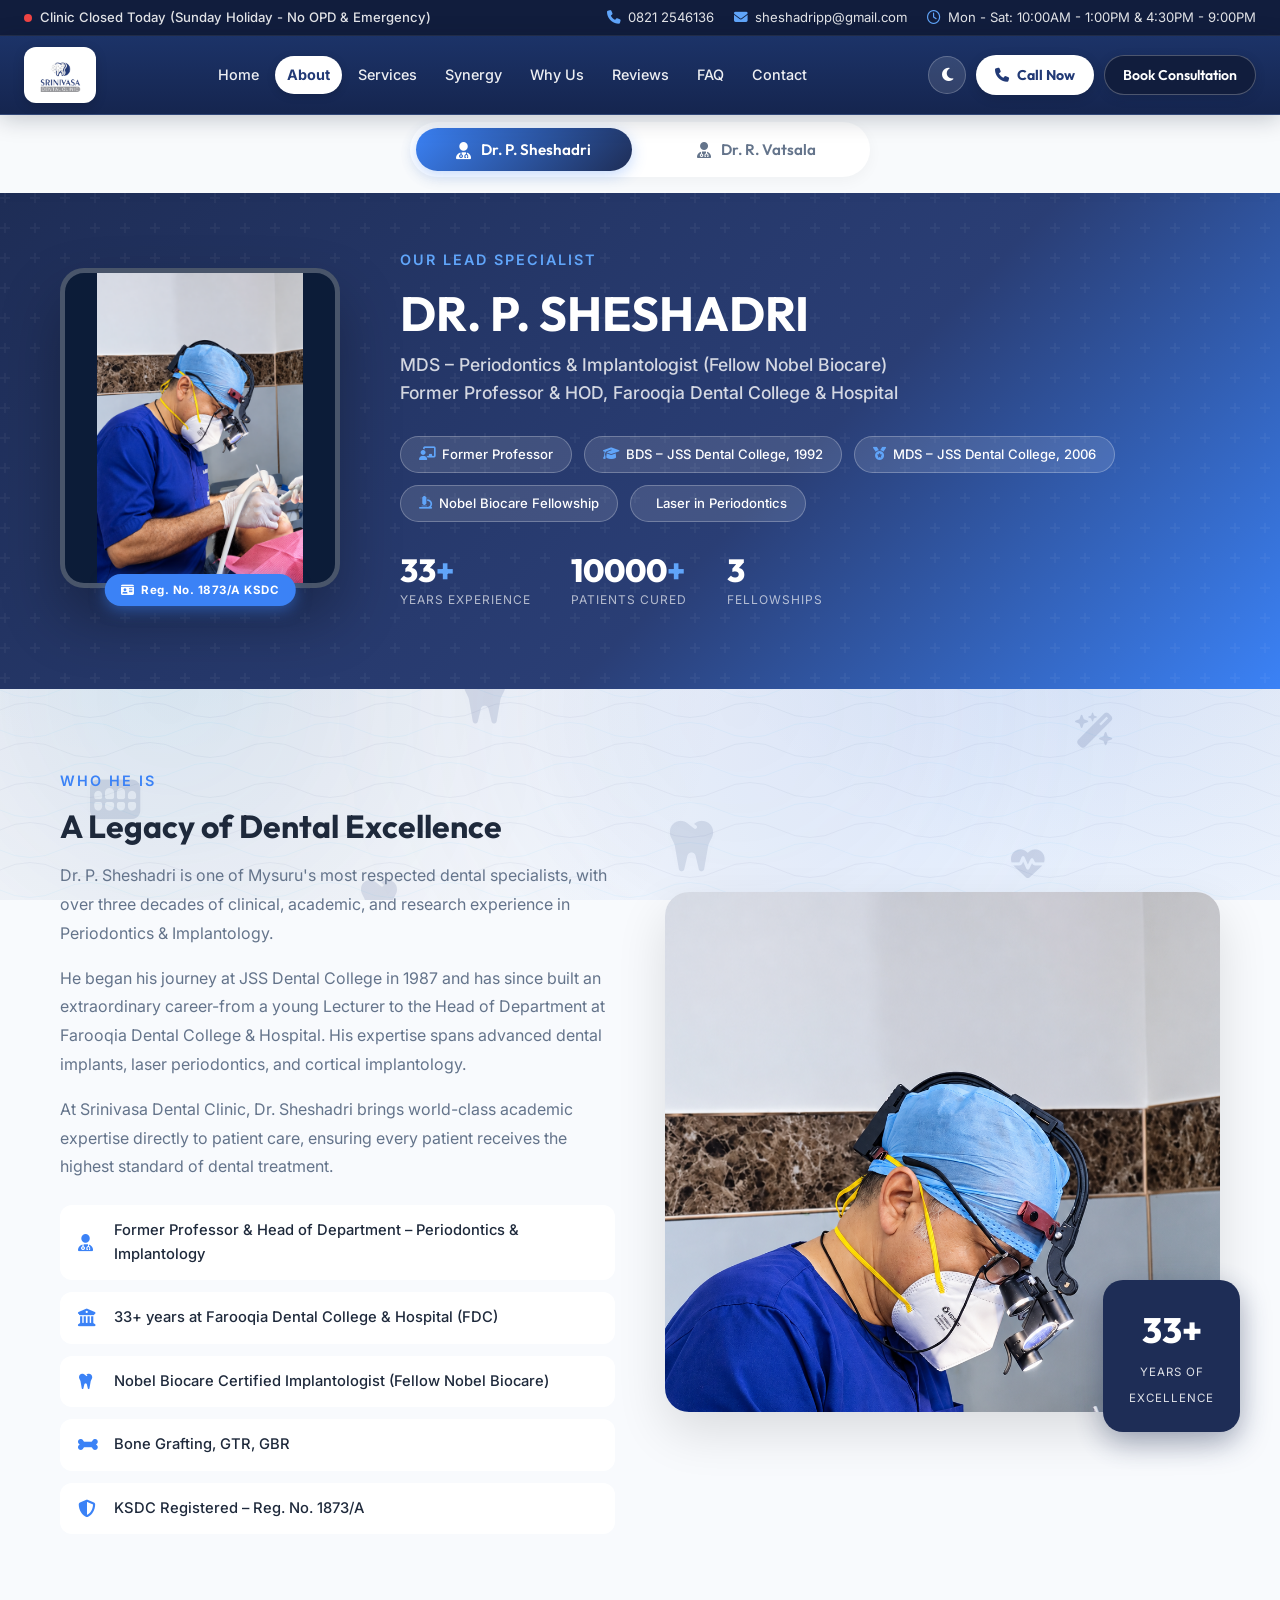
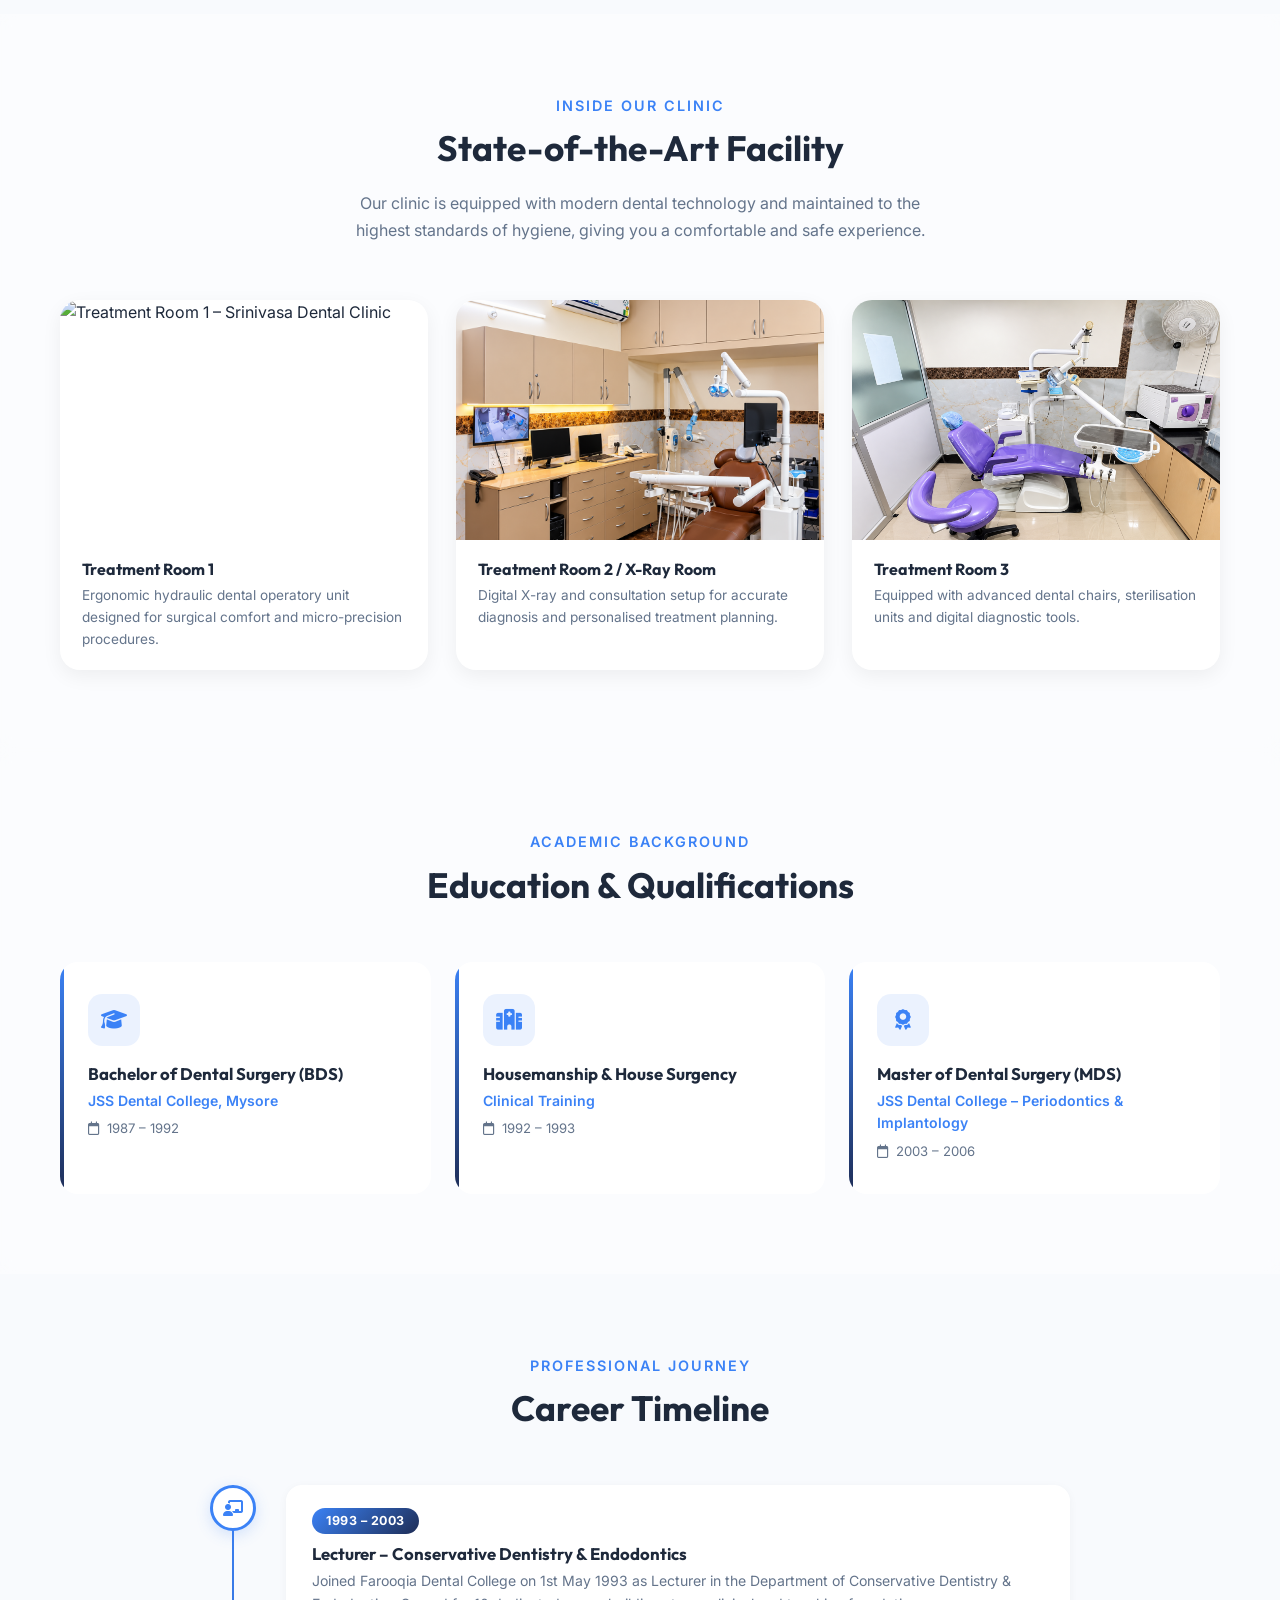
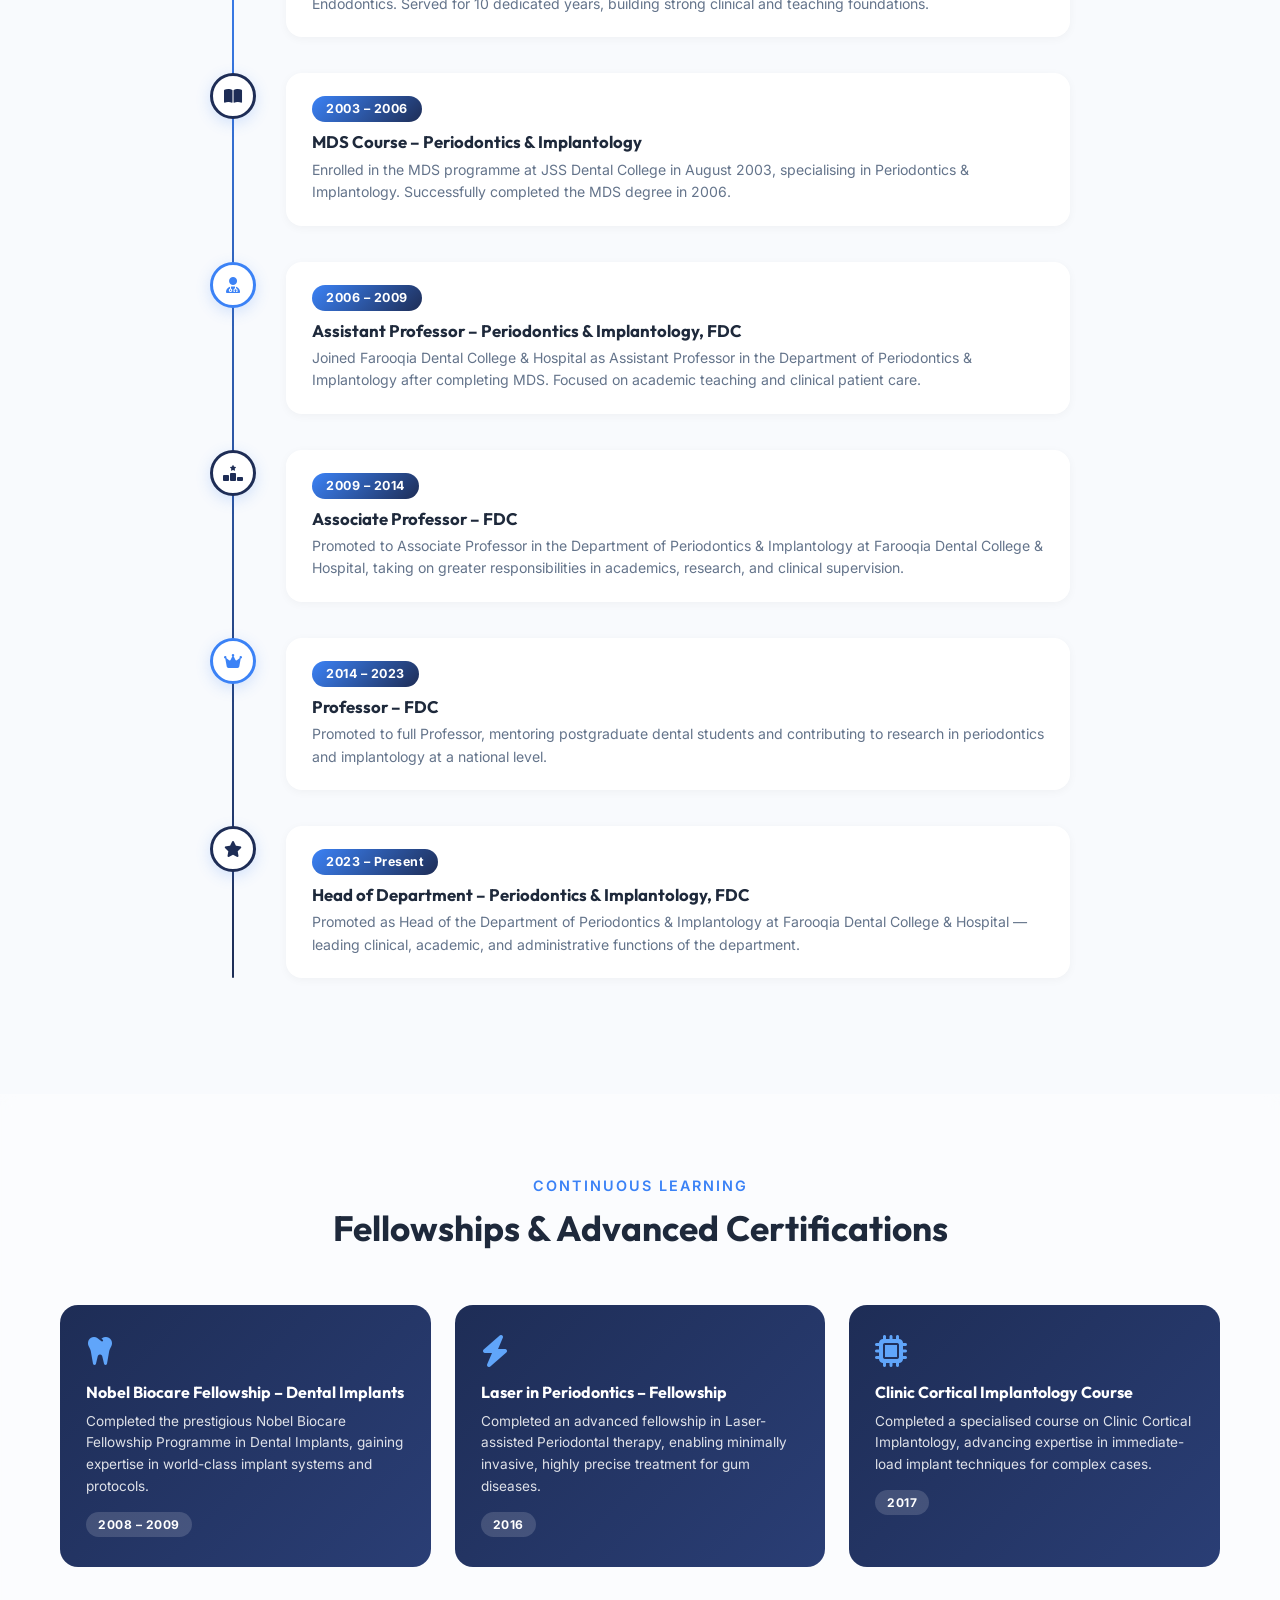
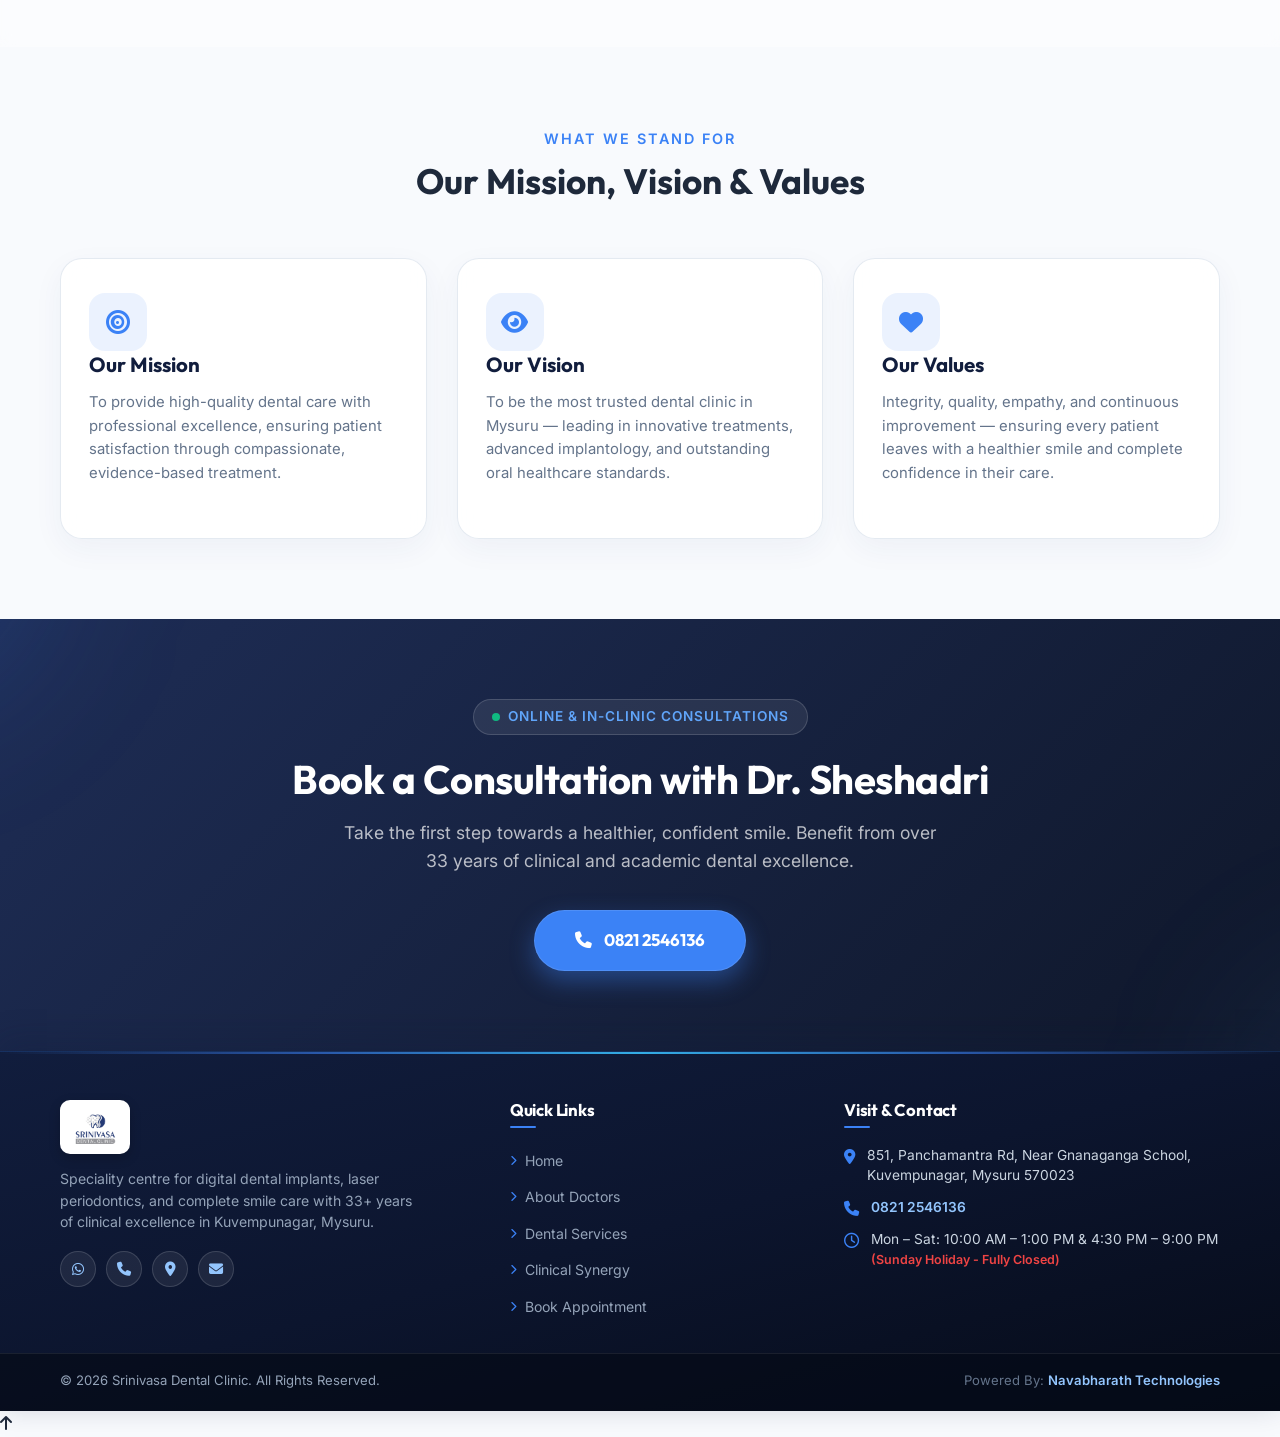
==== commit 77cdc00a: "push" ====
--- a/about.html
+++ b/about.html
@@ -6,7 +6,7 @@
     <meta name="viewport" content="width=device-width, initial-scale=1.0">
     <title>About Dr. P. Sheshadri – Srinivasa Dental Clinic, Mysuru</title>
     <meta name="description"
-        content="Learn about Dr. P. Sheshadri – MDS Periodontics & Implantology, Professor & HOD at Farooqia Dental College, with 33+ years of dental expertise in Mysuru.">
+        content="Learn about Dr. P. Sheshadri – MDS Periodontics & Implantologist (Fellow Nobel Biocare), Professor & HOD at Farooqia Dental College, with 33+ years of dental expertise in Mysuru.">
     <meta name="keywords"
         content="best dental clinic, dental clinic near me, best dentist near me, dental clinic in mysuru, dental clinic kuvempunagar, best dental clinic in mysuru, dentist in mysuru, dr p sheshadri, dr r vatsala, srinivasa dental clinic, periodontist mysuru, dental implants mysuru, root canal treatment mysuru, cosmetic dentist mysuru">
     <meta name="author" content="Dr. P. Sheshadri (MDS)">
@@ -66,7 +66,8 @@
         .about-hero-img-wrap img {
             width: 280px;
             height: 320px;
-            object-fit: cover;
+            object-fit: contain;
+            background: #0c1c38;
             border-radius: 24px;
             border: 5px solid rgba(255, 255, 255, 0.25);
             box-shadow: 0 30px 60px rgba(0, 0, 0, 0.3);
@@ -244,6 +245,9 @@
 
         .intro-img-col img {
             width: 100%;
+            height: 520px;
+            object-fit: cover;
+            object-position: center top;
             border-radius: 24px;
             box-shadow: 0 20px 50px rgba(0, 0, 0, 0.12);
         }
@@ -507,13 +511,14 @@
         .clinic-gallery-img-wrap {
             position: relative;
             overflow: hidden;
-            height: 280px;
+            height: 240px;
         }
 
         .clinic-gallery-img-wrap img {
             width: 100%;
             height: 100%;
             object-fit: cover;
+            object-position: center;
             display: block;
             transition: transform 0.5s ease;
         }
@@ -609,6 +614,10 @@
                 grid-template-columns: 1fr;
             }
 
+            .intro-img-col img {
+                height: 380px;
+            }
+
             .exp-float-badge {
                 right: 0;
                 bottom: 0;
@@ -627,6 +636,10 @@
             .about-hero-img-wrap img {
                 width: 220px;
                 height: 260px;
+            }
+
+            .intro-img-col img {
+                height: 320px;
             }
 
             .about-hero-stats {
@@ -961,7 +974,6 @@
                         <li><a href="index.html#services" class="nav-item">Services</a></li>
                         <li><a href="index.html#synergy" class="nav-item">Synergy</a></li>
                         <li><a href="index.html#about" class="nav-item">Why Us</a></li>
-                        <li><a href="index.html#facilities" class="nav-item">Facilities</a></li>
                         <li><a href="index.html#reviews" class="nav-item">Reviews</a></li>
                         <li><a href="index.html#faq" class="nav-item">FAQ</a></li>
                         <li><a href="index.html#contact" class="nav-item">Contact</a></li>
@@ -1021,7 +1033,7 @@
             <div class="about-hero-text animate-up">
                 <span class="section-tag" style="color:#60A5FA;">Our Lead Specialist</span>
                 <h1>DR. P. SHESHADRI</h1>
-                <p class="subtitle">MDS – Periodontics &amp; Implantology<br>Former Professor &amp; HOD, Farooqia Dental
+                <p class="subtitle">MDS – Periodontics &amp; Implantologist (Fellow Nobel Biocare)<br>Former Professor &amp; HOD, Farooqia Dental
                     College &amp; Hospital</p>
 
                 <div class="about-hero-chips">
@@ -1065,7 +1077,7 @@
                     young Lecturer to the Head of Department at Farooqia Dental College &amp; Hospital. His expertise
                     spans advanced dental implants, laser periodontics, and cortical implantology.</p>
                 <p>At Srinivasa Dental Clinic, Dr. Sheshadri brings world-class academic expertise directly to patient
-                    care_ensuring every patient receives the highest standard of dental treatment.</p>
+                    care, ensuring every patient receives the highest standard of dental treatment.</p>
                 <div class="intro-features">
                     <div class="intro-feature-item">
                         <i class="fa-solid fa-user-doctor"></i>
@@ -1077,7 +1089,11 @@
                     </div>
                     <div class="intro-feature-item">
                         <i class="fa-solid fa-tooth"></i>
-                        <span>Nobel Biocare Certified Implantologist</span>
+                        <span>Nobel Biocare Certified Implantologist (Fellow Nobel Biocare)</span>
+                    </div>
+                    <div class="intro-feature-item">
+                        <i class="fa-solid fa-bone"></i>
+                        <span>Bone Grafting, GTR, GBR</span>
                     </div>
                     <div class="intro-feature-item">
                         <i class="fa-solid fa-shield-halved"></i>
@@ -1086,7 +1102,7 @@
                 </div>
             </div>
             <div class="intro-img-col reveal-right delay-1">
-                <img src="assets/hero3.png" alt="Advanced Dental Technology at Srinivasa Dental Clinic">
+                <img src="assets/Dr.P.Sheshadi.jpg" alt="Dr. P. Sheshadri – Srinivasa Dental Clinic">
                 <div class="exp-float-badge">
                     <span class="num">33+</span>
                     <span class="lbl">Years of<br>Excellence</span>
@@ -1147,7 +1163,7 @@
                     <h2>A Legacy of Academic &amp; Clinical Excellence</h2>
                     <p>Dr. R. Vatsala is a highly respected dental specialist and academician with over three decades of clinical, academic, and research experience in Conservative Dentistry &amp; Endodontics.</p>
                     <p>She completed her BDS from the prestigious JSS Dental College in 1992, followed by intensive House Surgency. Her academic journey began in 1992 as a Lecturer at KVG Dental College, Sullia, and later flourished at Farooqia Dental College, Mysore, teaching Prosthodontics, Conservative Dentistry, and Endodontics.</p>
-                    <p>With an unwavering dedication to clinical perfection, she earned her MDS in Conservative Dentistry &amp; Endodontics in 2016. Today, she serves as an Associate Professor, mentoring future dentists while bringing senior-level expertise to patients at Srinivasa Dental Clinic.</p>
+                    <p>With an unwavering dedication to clinical perfection, she earned her MDS in Conservative Dentistry &amp; Endodontics in 2016. She served as an Associate Professor, mentoring future dentists while bringing senior-level expertise to patients at Srinivasa Dental Clinic.</p>
                     <div class="intro-features">
                         <div class="intro-feature-item">
                             <i class="fa-solid fa-user-doctor"></i>
@@ -1164,7 +1180,7 @@
                     </div>
                 </div>
                 <div class="intro-img-col reveal-right delay-1">
-                    <img src="assets/hero2.png" alt="Advanced Dental Treatment at Srinivasa Dental Clinic">
+                    <img src="assets/Vatsala.JPG" alt="Dr. R. Vatsala – Srinivasa Dental Clinic">
                     <div class="exp-float-badge">
                         <span class="num">33+</span>
                         <span class="lbl">Years of<br>Excellence</span>
@@ -1191,15 +1207,15 @@
                 <!-- Card 1: Treatment Room 1 -->
                 <div class="clinic-gallery-card scale-up delay-1">
                     <div class="clinic-gallery-img-wrap">
-                        <img src="assets/herooooo.png" alt="Treatment Room 1 – Srinivasa Dental Clinic">
+                        <img src="assets/herooo.png" alt="Treatment Room 1 – Srinivasa Dental Clinic">
                         <div class="clinic-gallery-overlay">
-                            <i class="fa-solid fa-tooth"></i>
+                            <i class="fa-solid fa-chair"></i>
                             <span>Treatment Room 1</span>
                         </div>
                     </div>
                     <div class="clinic-gallery-caption">
                         <h4>Treatment Room 1</h4>
-                        <p>Equipped with advanced dental chairs, sterilisation units and digital diagnostic tools.</p>
+                        <p>Ergonomic hydraulic dental operatory unit designed for surgical comfort and micro-precision procedures.</p>
                     </div>
                 </div>
 
@@ -1218,33 +1234,18 @@
                     </div>
                 </div>
 
-                <!-- Card 3: Modern Operatory Suite -->
+                <!-- Card 3: Treatment Room 3 -->
                 <div class="clinic-gallery-card scale-up delay-3">
                     <div class="clinic-gallery-img-wrap">
-                        <img src="assets/herooo.png" alt="Advanced Treatment Operatory Suite">
+                        <img src="assets/herooooo.png" alt="Treatment Room 3 – Srinivasa Dental Clinic">
                         <div class="clinic-gallery-overlay">
-                            <i class="fa-solid fa-chair"></i>
-                            <span>Treatment Operatory 2</span>
+                            <i class="fa-solid fa-tooth"></i>
+                            <span>Treatment Room 3</span>
                         </div>
                     </div>
                     <div class="clinic-gallery-caption">
-                        <h4>Treatment Operatory 2</h4>
-                        <p>Ergonomic hydraulic dental operatory unit designed for surgical comfort and micro-precision procedures.</p>
-                    </div>
-                </div>
-
-                <!-- Card 4: Digital RVG & Diagnostics -->
-                <div class="clinic-gallery-card scale-up delay-4">
-                    <div class="clinic-gallery-img-wrap">
-                        <img src="assets/hero-bg.png" alt="Digital RVG Chairside Diagnostic Equipment">
-                        <div class="clinic-gallery-overlay">
-                            <i class="fa-solid fa-wand-magic-sparkles"></i>
-                            <span>Digital RVG Suite</span>
-                        </div>
-                    </div>
-                    <div class="clinic-gallery-caption">
-                        <h4>Digital RVG Suite</h4>
-                        <p>Low-radiation computerized digital radiography delivering instant high-definition chairside imaging.</p>
+                        <h4>Treatment Room 3</h4>
+                        <p>Equipped with advanced dental chairs, sterilisation units and digital diagnostic tools.</p>
                     </div>
                 </div>
             </div>
@@ -1270,7 +1271,7 @@
                 </div>
                 <div class="edu-card scale-up delay-2">
                     <div class="edu-icon"><i class="fa-solid fa-hospital"></i></div>
-                    <h4>Housemanship / House Surgeon</h4>
+                    <h4>Housemanship &amp; House Surgency</h4>
                     <p class="edu-inst">Clinical Training</p>
                     <p class="edu-year"><i class="fa-regular fa-calendar"></i>&nbsp; 1992 – 1993</p>
                 </div>
@@ -1342,9 +1343,8 @@
                     <div class="tl-dot"><i class="fa-solid fa-crown"></i></div>
                     <div class="tl-body">
                         <span class="tl-year">2014 – 2023</span>
-                        <h4>Professor &amp; Ph.D. Guide – FDC</h4>
-                        <p>Promoted to full Professor and recognised as a Ph.D. Guide, mentoring postgraduate dental
-                            students and contributing to research in periodontics and implantology at a national level.
+                        <h4>Professor – FDC</h4>
+                        <p>Promoted to full Professor, mentoring postgraduate dental students and contributing to research in periodontics and implantology at a national level.
                         </p>
                     </div>
                 </div>
@@ -1419,7 +1419,7 @@
                     </div>
                     <div class="edu-card scale-up delay-2">
                         <div class="edu-icon"><i class="fa-solid fa-hospital"></i></div>
-                        <h4>Housemanship / House Surgency</h4>
+                        <h4>Housemanship &amp; House Surgency</h4>
                         <p class="edu-inst">Clinical Training</p>
                         <p class="edu-year"><i class="fa-regular fa-calendar"></i>&nbsp; 1991 – 1992</p>
                     </div>
--- a/style.css
+++ b/style.css
@@ -599,7 +599,7 @@
     overflow: hidden;
     box-shadow: 0 20px 50px rgba(17, 29, 61, 0.18), 0 0 0 1px rgba(255, 255, 255, 0.35);
     background: #0f172a;
-    aspect-ratio: 16 / 11;
+    aspect-ratio: 4 / 3.15;
     width: 100%;
     max-width: 580px;
     margin: 0 auto;
@@ -623,12 +623,30 @@
     height: 100%;
     position: relative;
     overflow: hidden;
+    display: flex;
+    align-items: center;
+    justify-content: center;
+    background: #0f172a;
+}
+
+.hero-slide-bg {
+    position: absolute;
+    inset: -25px;
+    background-size: cover;
+    background-position: center;
+    filter: blur(28px) brightness(0.5);
+    opacity: 0.85;
+    transform: scale(1.15);
+    pointer-events: none;
+    z-index: 1;
 }
 
 .hero-slide img {
+    position: relative;
+    z-index: 2;
     width: 100%;
     height: 100%;
-    object-fit: cover;
+    object-fit: contain;
     display: block;
 }
 
@@ -639,9 +657,10 @@
     bottom: 0;
     left: 0;
     right: 0;
-    height: 85px;
-    background: linear-gradient(180deg, transparent 0%, rgba(15, 23, 42, 0.35) 100%);
+    height: 75px;
+    background: linear-gradient(180deg, transparent 0%, rgba(15, 23, 42, 0.5) 100%);
     pointer-events: none;
+    z-index: 3;
 }
 
 /* Slide Badge */
@@ -649,10 +668,10 @@
     position: absolute;
     bottom: 20px;
     left: 20px;
-    background: rgba(17, 29, 61, 0.85);
+    background: rgba(17, 29, 61, 0.88);
     backdrop-filter: blur(12px);
     -webkit-backdrop-filter: blur(12px);
-    border: 1px solid rgba(255, 255, 255, 0.18);
+    border: 1px solid rgba(255, 255, 255, 0.22);
     color: #FFFFFF;
     font-size: 0.82rem;
     font-weight: 600;
@@ -661,8 +680,8 @@
     display: inline-flex;
     align-items: center;
     gap: 8px;
-    box-shadow: 0 8px 24px rgba(0, 0, 0, 0.25);
-    z-index: 3;
+    box-shadow: 0 8px 24px rgba(0, 0, 0, 0.35);
+    z-index: 4;
     pointer-events: none;
     transition: transform 0.3s ease;
 }
@@ -670,6 +689,47 @@
 .hero-slide-badge i {
     color: #60A5FA;
     font-size: 0.85rem;
+}
+
+/* Placeholder slide while awaiting new images */
+.hero-placeholder-slide {
+    display: flex;
+    align-items: center;
+    justify-content: center;
+    background: linear-gradient(135deg, #132247 0%, #1e3a7a 100%);
+}
+
+.hero-placeholder-inner {
+    text-align: center;
+    color: #ffffff;
+    padding: 30px;
+}
+
+.hero-placeholder-icon {
+    width: 68px;
+    height: 68px;
+    margin: 0 auto 16px;
+    border-radius: 50%;
+    background: rgba(255, 255, 255, 0.12);
+    border: 1px solid rgba(255, 255, 255, 0.22);
+    display: flex;
+    align-items: center;
+    justify-content: center;
+    font-size: 1.8rem;
+    color: #60A5FA;
+}
+
+.hero-placeholder-inner h4 {
+    font-size: 1.25rem;
+    font-weight: 600;
+    margin-bottom: 6px;
+    color: #ffffff;
+}
+
+.hero-placeholder-inner p {
+    font-size: 0.88rem;
+    color: rgba(255, 255, 255, 0.75);
+    margin: 0;
 }
 
 /* Floating Live Tour Pill */
@@ -3016,15 +3076,15 @@
 .facility-img-wrap {
     position: relative;
     width: 100%;
-    height: 185px;
+    height: 195px;
     overflow: hidden;
-    background: #0f172a;
 }
 
 .facility-img-wrap img {
     width: 100%;
     height: 100%;
     object-fit: cover;
+    object-position: center;
     display: block;
     transition: transform 0.5s cubic-bezier(0.25, 1, 0.5, 1);
 }
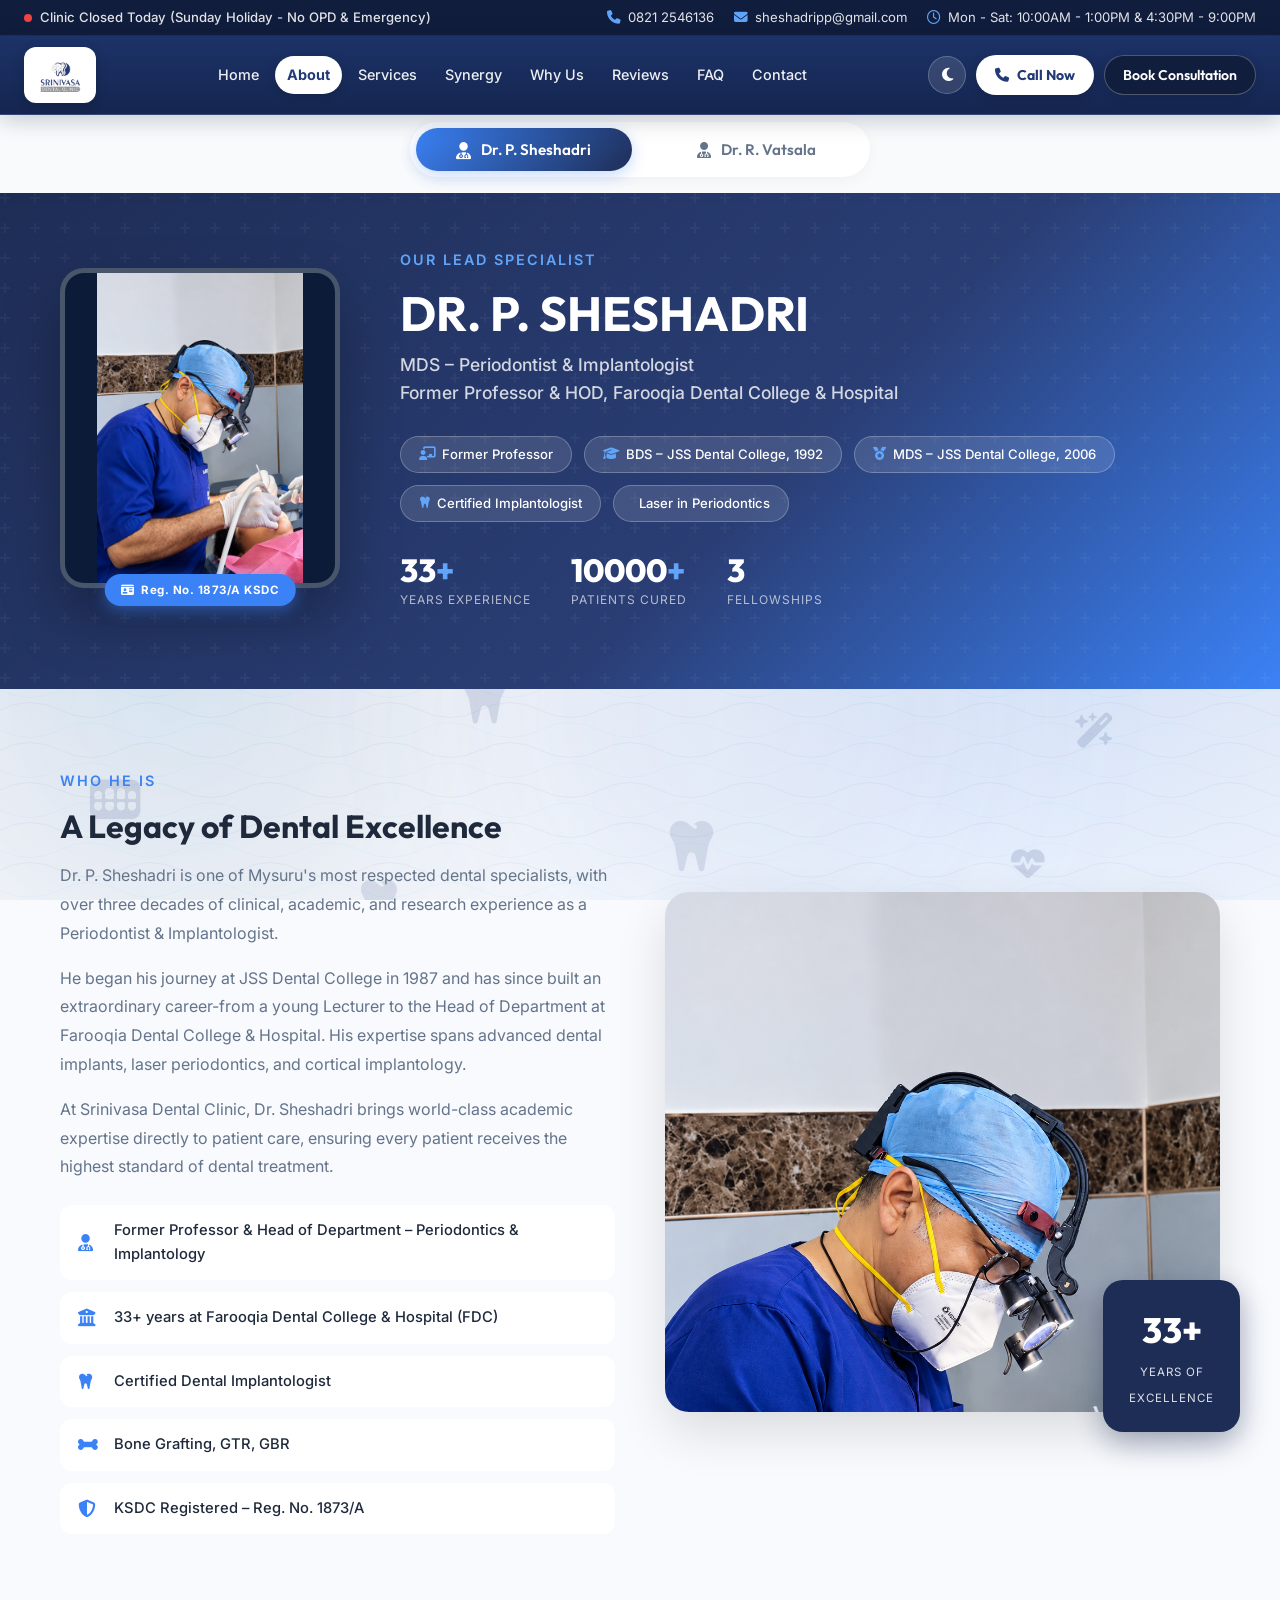
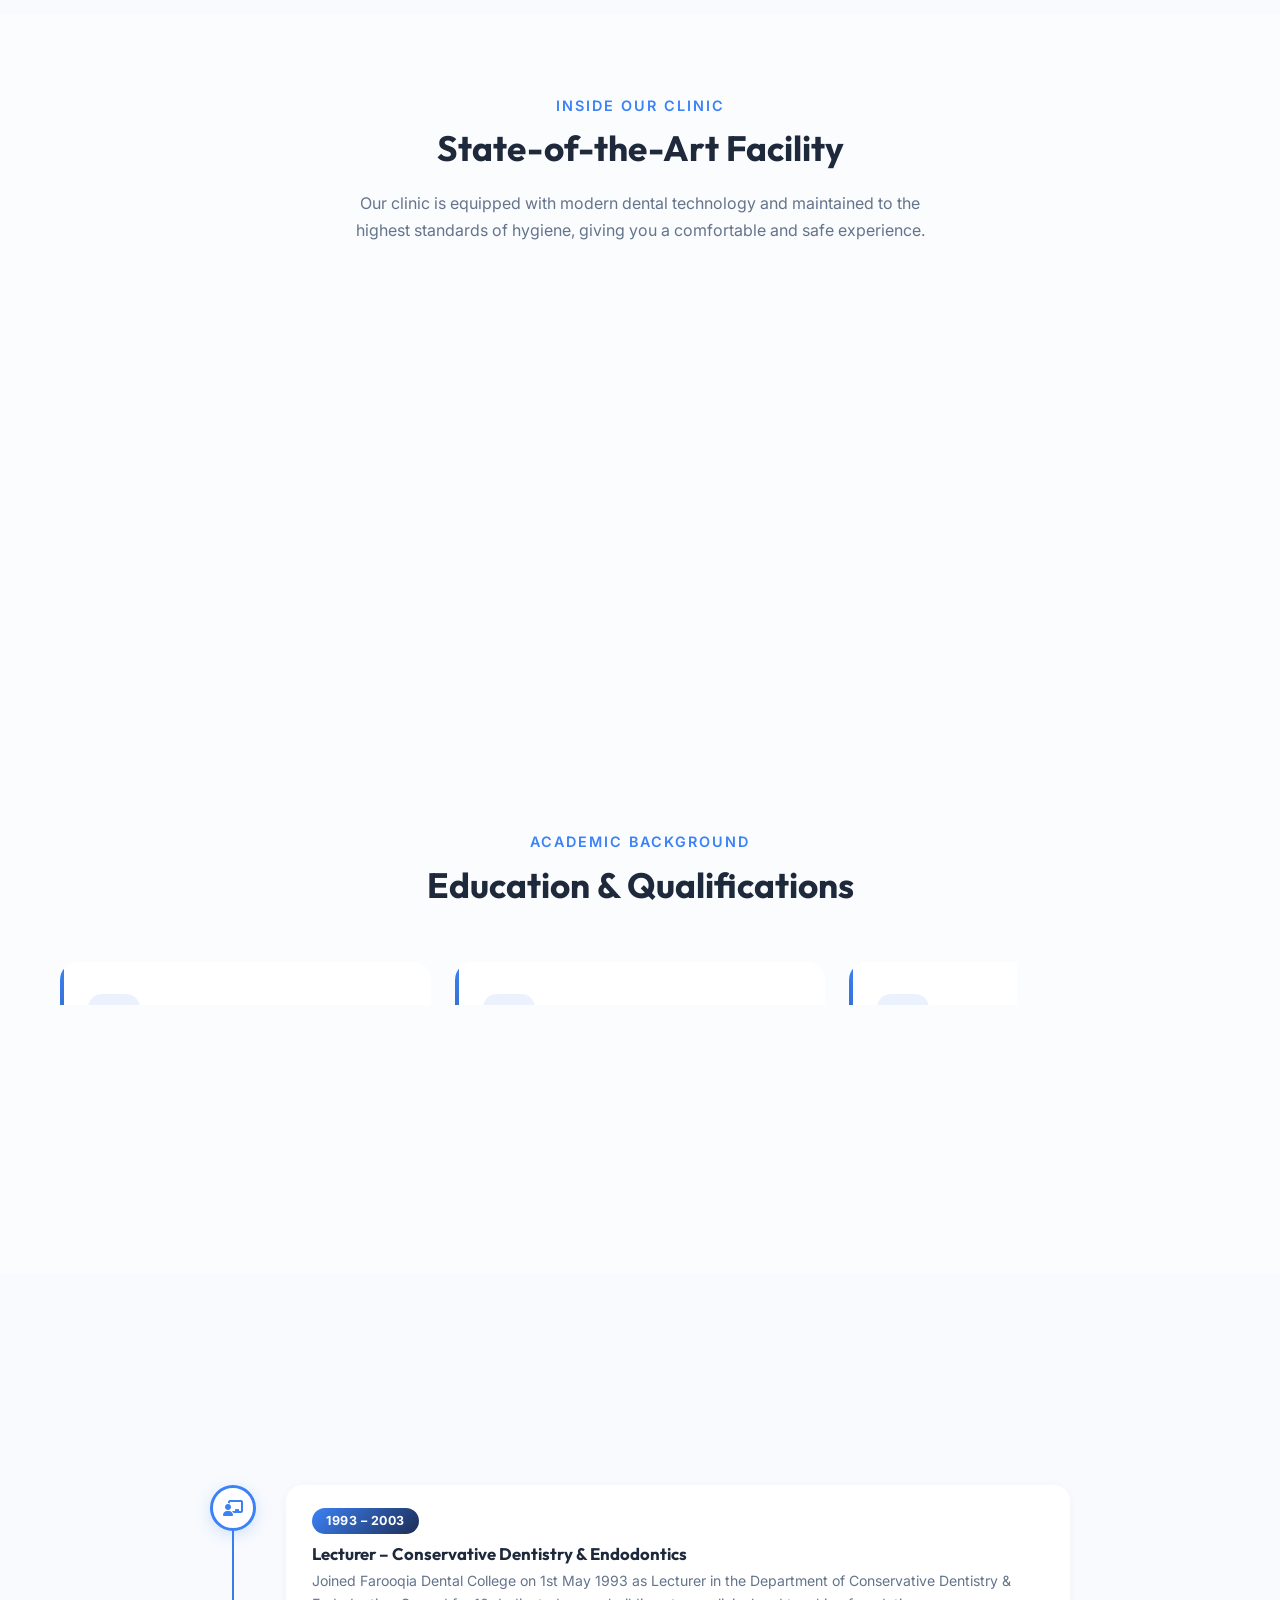
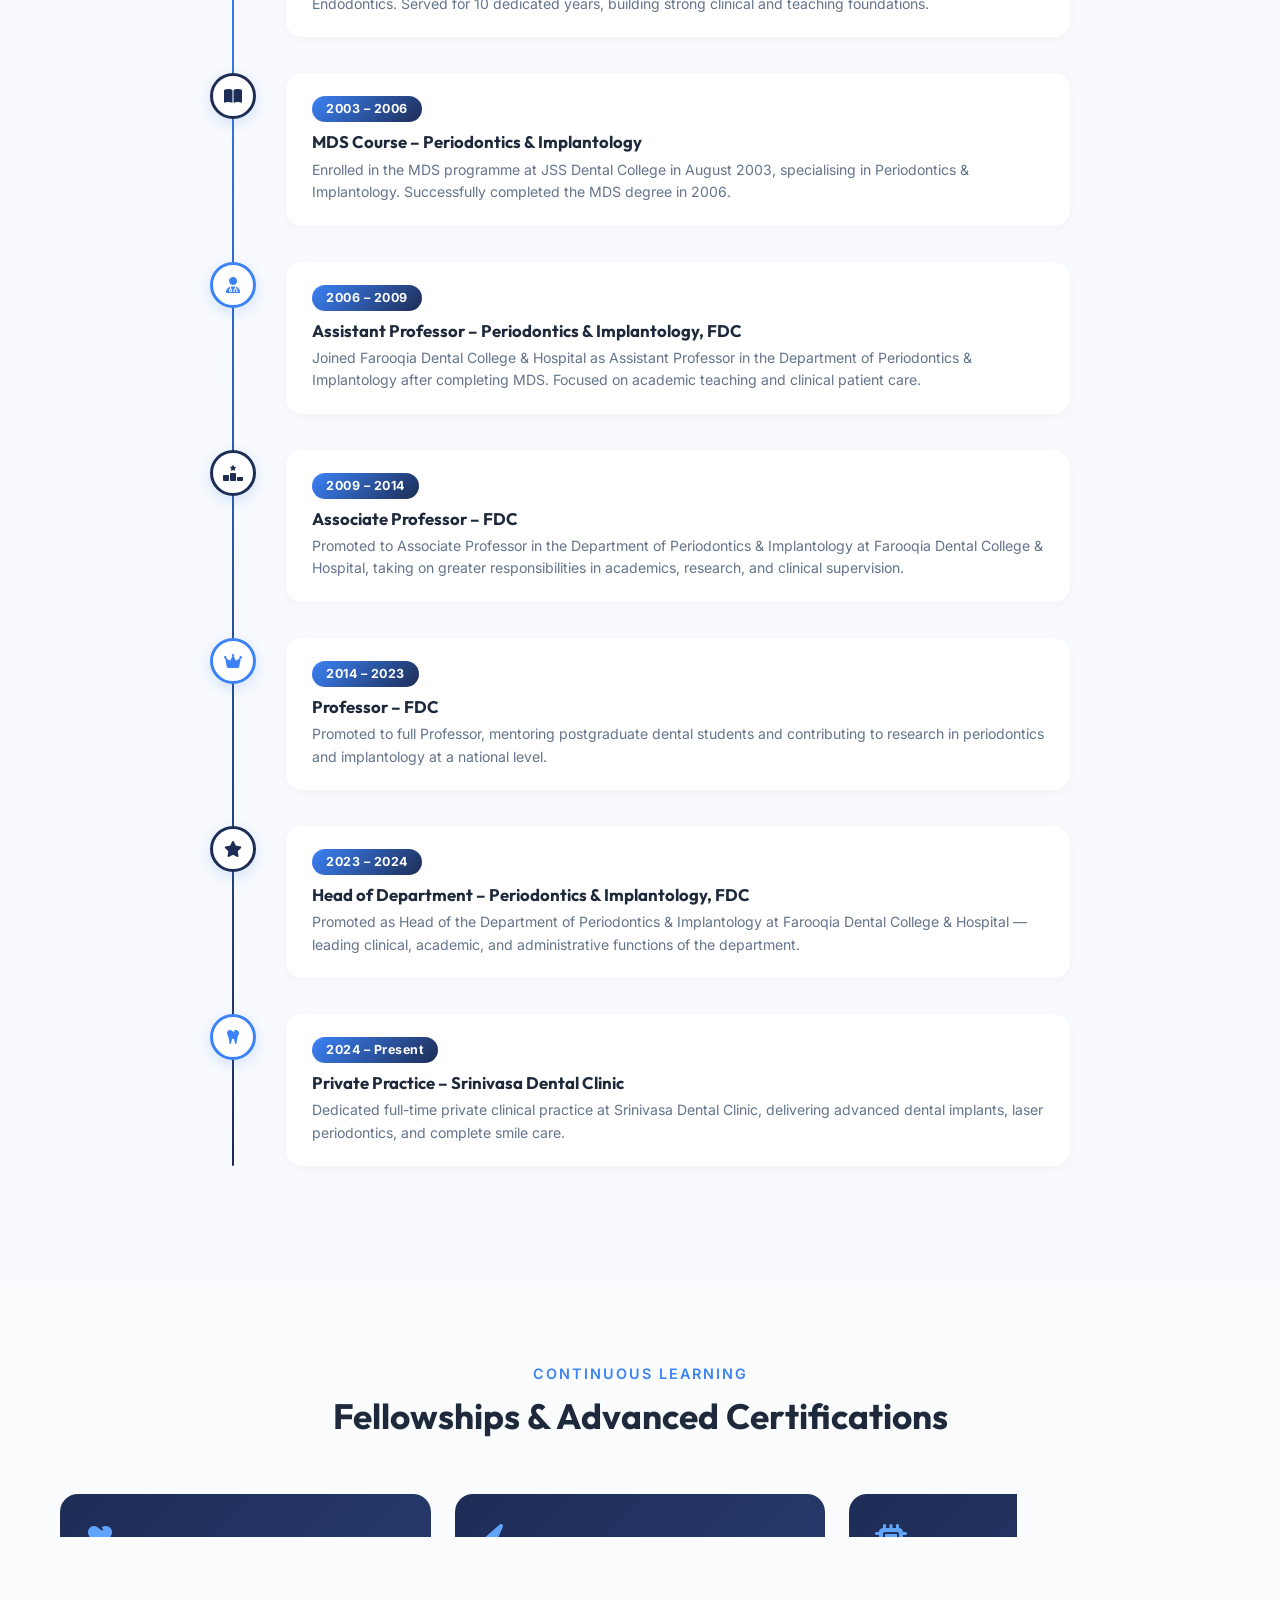
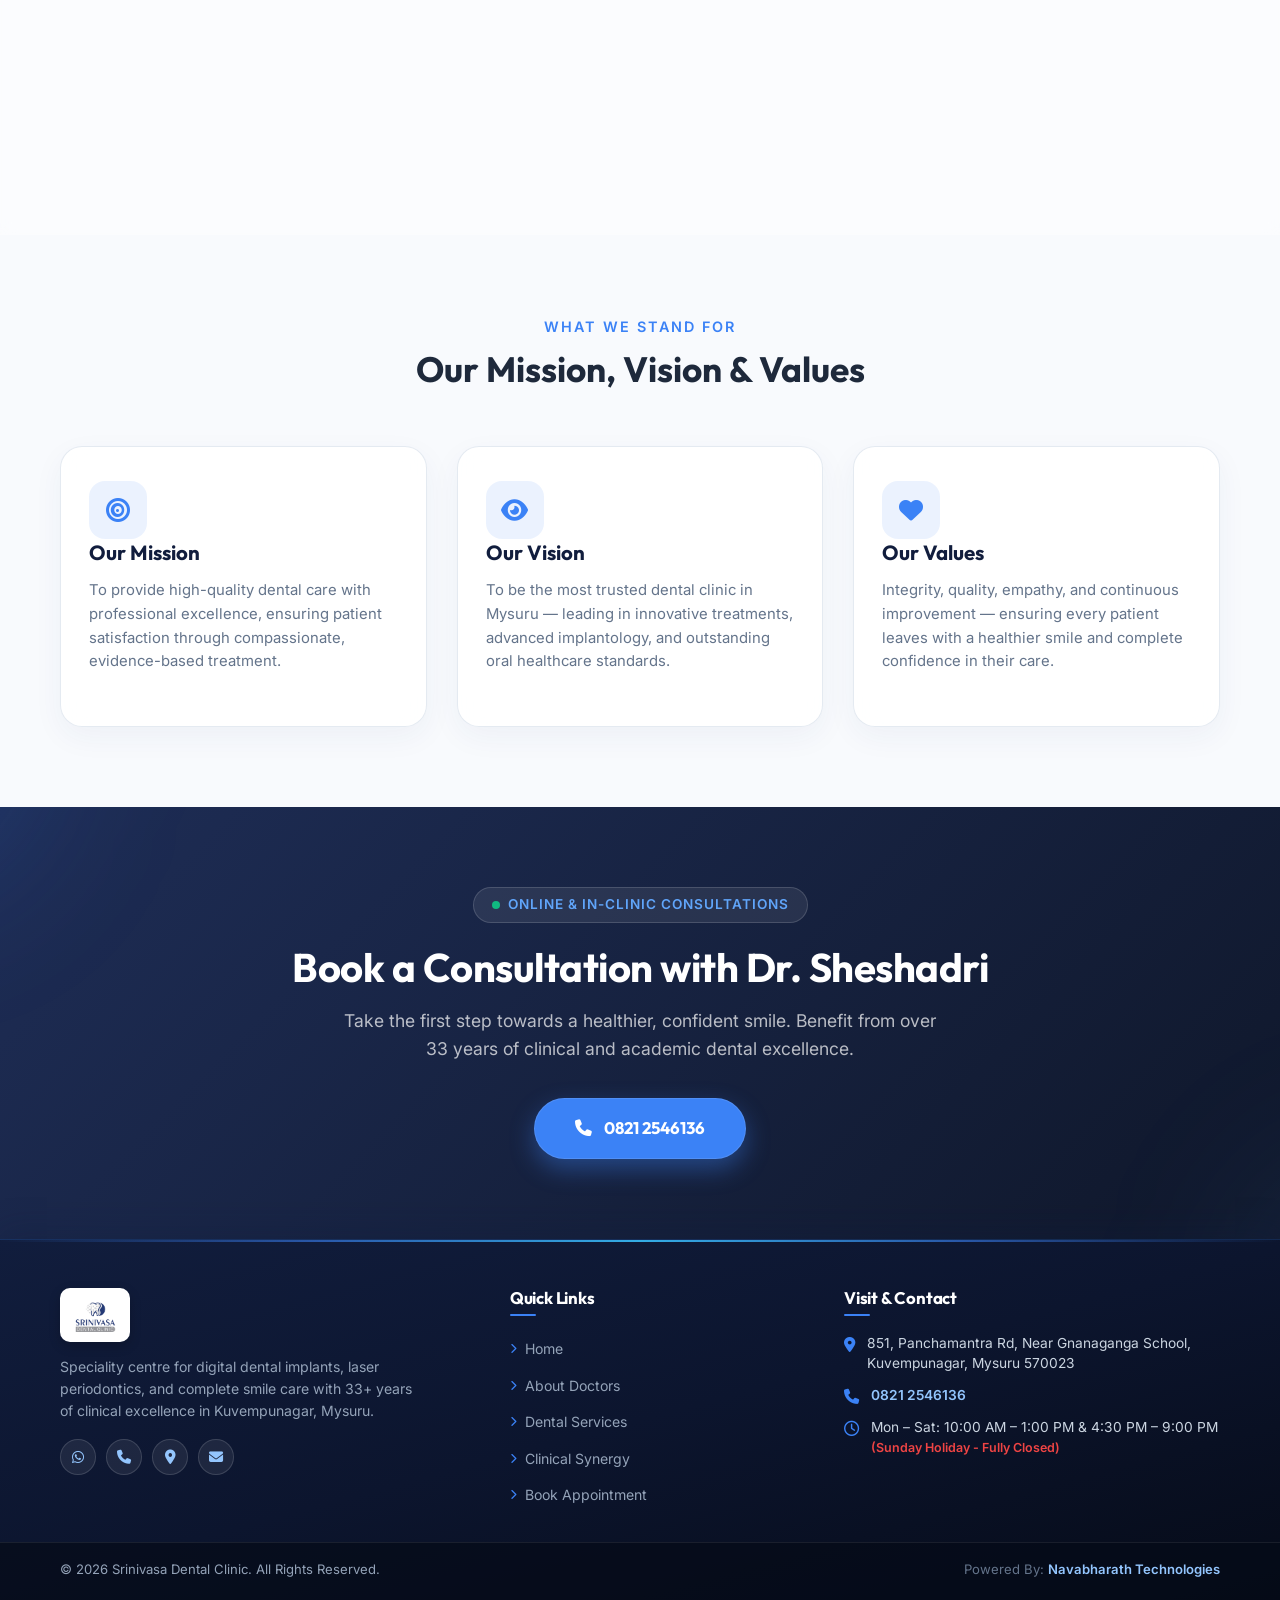
==== commit cfb8cd08: "deta" ====
--- a/about.html
+++ b/about.html
@@ -6,7 +6,7 @@
     <meta name="viewport" content="width=device-width, initial-scale=1.0">
     <title>About Dr. P. Sheshadri – Srinivasa Dental Clinic, Mysuru</title>
     <meta name="description"
-        content="Learn about Dr. P. Sheshadri – MDS Periodontics & Implantologist (Fellow Nobel Biocare), Professor & HOD at Farooqia Dental College, with 33+ years of dental expertise in Mysuru.">
+        content="Learn about Dr. P. Sheshadri – MDS Periodontist &amp; Implantologist, Former Professor &amp; HOD at Farooqia Dental College, with 33+ years of dental expertise in Mysuru.">
     <meta name="keywords"
         content="best dental clinic, dental clinic near me, best dentist near me, dental clinic in mysuru, dental clinic kuvempunagar, best dental clinic in mysuru, dentist in mysuru, dr p sheshadri, dr r vatsala, srinivasa dental clinic, periodontist mysuru, dental implants mysuru, root canal treatment mysuru, cosmetic dentist mysuru">
     <meta name="author" content="Dr. P. Sheshadri (MDS)">
@@ -15,7 +15,7 @@
     <!-- Open Graph / Social Media -->
     <meta property="og:type" content="profile">
     <meta property="og:title" content="About Dr. P. Sheshadri &amp; Dr. R. Vatsala | Srinivasa Dental Clinic">
-    <meta property="og:description" content="Senior dental specialists with 33+ years of clinical excellence in Mysuru. Specializing in advanced periodontics, Nobel Biocare dental implants, and restorative smile care.">
+    <meta property="og:description" content="Senior dental specialists with 33+ years of clinical excellence in Mysuru. Specializing in advanced periodontics, dental implants, and restorative smile care.">
     <meta property="og:image" content="assets/Dr.P.Sheshadi.jpg">
     <link rel="preconnect" href="https://fonts.googleapis.com">
     <link rel="preconnect" href="https://fonts.gstatic.com" crossorigin>
@@ -618,9 +618,40 @@
                 height: 380px;
             }
 
+            .intro-img-col {
+                position: relative;
+                max-width: 440px;
+                margin: 0 auto;
+                border-radius: 22px;
+                overflow: hidden;
+            }
+
             .exp-float-badge {
-                right: 0;
-                bottom: 0;
+                top: 14px;
+                left: 14px;
+                right: auto;
+                bottom: auto;
+                padding: 8px 16px;
+                border-radius: 14px;
+                display: flex;
+                align-items: center;
+                gap: 10px;
+                background: rgba(17, 29, 61, 0.92);
+                backdrop-filter: blur(8px);
+                border: 1.5px solid rgba(255, 255, 255, 0.25);
+                box-shadow: 0 8px 24px rgba(0, 0, 0, 0.35);
+            }
+
+            .exp-float-badge .num {
+                font-size: 1.45rem;
+                line-height: 1;
+            }
+
+            .exp-float-badge .lbl {
+                font-size: 0.65rem;
+                text-align: left;
+                line-height: 1.15;
+                letter-spacing: 0.5px;
             }
 
             .about-hero-text h1 {
@@ -815,6 +846,11 @@
                 line-height: 1.45;
                 margin-bottom: 18px;
             }
+
+            .intro-img-col img {
+                height: 290px;
+                border-radius: 20px;
+            }
         }
 
         @media (max-width: 480px) {
@@ -896,6 +932,28 @@
 
             .ah-stat-lbl {
                 font-size: 0.68rem;
+            }
+
+            .intro-img-col img {
+                height: 250px;
+                border-radius: 18px;
+            }
+
+            .exp-float-badge {
+                top: 12px;
+                left: 12px;
+                padding: 6px 13px;
+                border-radius: 12px;
+                gap: 8px;
+            }
+
+            .exp-float-badge .num {
+                font-size: 1.25rem;
+            }
+
+            .exp-float-badge .lbl {
+                font-size: 0.6rem;
+                line-height: 1.15;
             }
         }
     </style>
@@ -1033,7 +1091,7 @@
             <div class="about-hero-text animate-up">
                 <span class="section-tag" style="color:#60A5FA;">Our Lead Specialist</span>
                 <h1>DR. P. SHESHADRI</h1>
-                <p class="subtitle">MDS – Periodontics &amp; Implantologist (Fellow Nobel Biocare)<br>Former Professor &amp; HOD, Farooqia Dental
+                <p class="subtitle">MDS – Periodontist &amp; Implantologist<br>Former Professor &amp; HOD, Farooqia Dental
                     College &amp; Hospital</p>
 
                 <div class="about-hero-chips">
@@ -1041,7 +1099,7 @@
                     <div class="hero-chip"><i class="fa-solid fa-graduation-cap"></i> BDS – JSS Dental College, 1992
                     </div>
                     <div class="hero-chip"><i class="fa-solid fa-medal"></i> MDS – JSS Dental College, 2006</div>
-                    <div class="hero-chip"><i class="fa-solid fa-microscope"></i> Nobel Biocare Fellowship</div>
+                    <div class="hero-chip"><i class="fa-solid fa-tooth"></i> Certified Implantologist</div>
                     <div class="hero-chip"><i class="fa-solid fa-laser-pointer"></i> Laser in Periodontics</div>
                 </div>
 
@@ -1072,7 +1130,7 @@
                 <span class="section-tag">Who He Is</span>
                 <h2>A Legacy of Dental Excellence</h2>
                 <p>Dr. P. Sheshadri is one of Mysuru's most respected dental specialists, with over three decades of
-                    clinical, academic, and research experience in Periodontics &amp; Implantology.</p>
+                    clinical, academic, and research experience as a Periodontist &amp; Implantologist.</p>
                 <p>He began his journey at JSS Dental College in 1987 and has since built an extraordinary career-from a
                     young Lecturer to the Head of Department at Farooqia Dental College &amp; Hospital. His expertise
                     spans advanced dental implants, laser periodontics, and cortical implantology.</p>
@@ -1089,7 +1147,7 @@
                     </div>
                     <div class="intro-feature-item">
                         <i class="fa-solid fa-tooth"></i>
-                        <span>Nobel Biocare Certified Implantologist (Fellow Nobel Biocare)</span>
+                        <span>Certified Dental Implantologist</span>
                     </div>
                     <div class="intro-feature-item">
                         <i class="fa-solid fa-bone"></i>
@@ -1133,7 +1191,6 @@
                     <div class="about-hero-chips">
                         <div class="hero-chip"><i class="fa-solid fa-chalkboard-user"></i> Former Associate Professor</div>
                         <div class="hero-chip"><i class="fa-solid fa-graduation-cap"></i> BDS – JSS Dental College, 1992</div>
-                        <div class="hero-chip"><i class="fa-solid fa-hospital"></i> House Surgency – 1991–92</div>
                         <div class="hero-chip"><i class="fa-solid fa-award"></i> MDS – Farooqia Dental College, 2016</div>
                     </div>
 
@@ -1204,40 +1261,40 @@
                 </p>
             </div>
             <div class="clinic-gallery-grid">
-                <!-- Card 1: Treatment Room 1 -->
+                <!-- Card 1: Treatment Room 1 / X-Ray Room (Brown) -->
                 <div class="clinic-gallery-card scale-up delay-1">
                     <div class="clinic-gallery-img-wrap">
-                        <img src="assets/herooo.png" alt="Treatment Room 1 – Srinivasa Dental Clinic">
+                        <img src="assets/hero3.png" alt="Treatment Room 1 / X-Ray Room – Srinivasa Dental Clinic">
+                        <div class="clinic-gallery-overlay">
+                            <i class="fa-solid fa-x-ray"></i>
+                            <span>Treatment Room 1 / X-Ray</span>
+                        </div>
+                    </div>
+                    <div class="clinic-gallery-caption">
+                        <h4>Treatment Room 1 / X-Ray</h4>
+                        <p>Digital X-ray and consultation setup for accurate diagnosis and personalised treatment planning and digital diagnostic tools.</p>
+                    </div>
+                </div>
+
+                <!-- Card 2: Treatment Room 2 (Green) -->
+                <div class="clinic-gallery-card scale-up delay-2">
+                    <div class="clinic-gallery-img-wrap">
+                        <img src="assets/hero2.png" alt="Treatment Room 2 – Srinivasa Dental Clinic">
                         <div class="clinic-gallery-overlay">
                             <i class="fa-solid fa-chair"></i>
-                            <span>Treatment Room 1</span>
+                            <span>Treatment Room 2</span>
                         </div>
                     </div>
                     <div class="clinic-gallery-caption">
-                        <h4>Treatment Room 1</h4>
+                        <h4>Treatment Room 2</h4>
                         <p>Ergonomic hydraulic dental operatory unit designed for surgical comfort and micro-precision procedures.</p>
                     </div>
                 </div>
 
-                <!-- Card 2: Treatment Room 2 / X-Ray Room -->
-                <div class="clinic-gallery-card scale-up delay-2">
-                    <div class="clinic-gallery-img-wrap">
-                        <img src="assets/hero3.png" alt="Treatment Room 2 / X-Ray Room – Srinivasa Dental Clinic">
-                        <div class="clinic-gallery-overlay">
-                            <i class="fa-solid fa-x-ray"></i>
-                            <span>Treatment Room 2 / X-Ray Room</span>
-                        </div>
-                    </div>
-                    <div class="clinic-gallery-caption">
-                        <h4>Treatment Room 2 / X-Ray Room</h4>
-                        <p>Digital X-ray and consultation setup for accurate diagnosis and personalised treatment planning.</p>
-                    </div>
-                </div>
-
-                <!-- Card 3: Treatment Room 3 -->
+                <!-- Card 3: Treatment Room 3 (Purple) -->
                 <div class="clinic-gallery-card scale-up delay-3">
                     <div class="clinic-gallery-img-wrap">
-                        <img src="assets/herooooo.png" alt="Treatment Room 3 – Srinivasa Dental Clinic">
+                        <img src="assets/treatment room3.png" alt="Treatment Room 3 – Srinivasa Dental Clinic">
                         <div class="clinic-gallery-overlay">
                             <i class="fa-solid fa-tooth"></i>
                             <span>Treatment Room 3</span>
@@ -1245,7 +1302,7 @@
                     </div>
                     <div class="clinic-gallery-caption">
                         <h4>Treatment Room 3</h4>
-                        <p>Equipped with advanced dental chairs, sterilisation units and digital diagnostic tools.</p>
+                        <p>Equipped with advanced dental chair, sterilisation units.</p>
                     </div>
                 </div>
             </div>
@@ -1271,7 +1328,7 @@
                 </div>
                 <div class="edu-card scale-up delay-2">
                     <div class="edu-icon"><i class="fa-solid fa-hospital"></i></div>
-                    <h4>Housemanship &amp; House Surgency</h4>
+                    <h4>Housemanship / House Surgency</h4>
                     <p class="edu-inst">Clinical Training</p>
                     <p class="edu-year"><i class="fa-regular fa-calendar"></i>&nbsp; 1992 – 1993</p>
                 </div>
@@ -1352,11 +1409,20 @@
                 <div class="tl-item scale-up delay-3">
                     <div class="tl-dot"><i class="fa-solid fa-star"></i></div>
                     <div class="tl-body">
-                        <span class="tl-year">2023 – Present</span>
+                        <span class="tl-year">2023 – 2024</span>
                         <h4>Head of Department – Periodontics &amp; Implantology, FDC</h4>
                         <p>Promoted as Head of the Department of Periodontics &amp; Implantology at Farooqia Dental
                             College &amp; Hospital — leading clinical, academic, and administrative functions of the
                             department.</p>
+                    </div>
+                </div>
+
+                <div class="tl-item scale-up delay-1">
+                    <div class="tl-dot"><i class="fa-solid fa-tooth"></i></div>
+                    <div class="tl-body">
+                        <span class="tl-year">2024 – Present</span>
+                        <h4>Private Practice – Srinivasa Dental Clinic</h4>
+                        <p>Dedicated full-time private clinical practice at Srinivasa Dental Clinic, delivering advanced dental implants, laser periodontics, and complete smile care.</p>
                     </div>
                 </div>
 
@@ -1376,9 +1442,9 @@
             <div class="fellowship-grid">
                 <div class="fellowship-card scale-up delay-1">
                     <i class="fa-solid fa-tooth"></i>
-                    <h4>Nobel Biocare Fellowship – Dental Implants</h4>
-                    <p>Completed the prestigious Nobel Biocare Fellowship Programme in Dental Implants, gaining
-                        expertise in world-class implant systems and protocols.</p>
+                    <h4>Advanced Fellowship – Dental Implants</h4>
+                    <p>Completed an advanced Fellowship Programme in Dental Implants, gaining
+                        expertise in world-class implant systems and surgical protocols.</p>
                     <span class="f-year">2008 – 2009</span>
                 </div>
                 <div class="fellowship-card scale-up delay-2">
@@ -1419,7 +1485,7 @@
                     </div>
                     <div class="edu-card scale-up delay-2">
                         <div class="edu-icon"><i class="fa-solid fa-hospital"></i></div>
-                        <h4>Housemanship &amp; House Surgency</h4>
+                        <h4>Housemanship / House Surgency</h4>
                         <p class="edu-inst">Clinical Training</p>
                         <p class="edu-year"><i class="fa-regular fa-calendar"></i>&nbsp; 1991 – 1992</p>
                     </div>
@@ -1482,9 +1548,18 @@
                     <div class="tl-item scale-up delay-2">
                         <div class="tl-dot"><i class="fa-solid fa-user-doctor"></i></div>
                         <div class="tl-body">
-                            <span class="tl-year">2016 – Present</span>
+                            <span class="tl-year">2016 – 2024</span>
                             <h4>Assistant Professor &amp; Associate Professor – FDC</h4>
                             <p>Joined as Assistant Professor and subsequently promoted to Associate Professor in the Department of Conservative Dentistry &amp; Endodontics at Farooqia Dental College &amp; Hospital, Mysore.</p>
+                        </div>
+                    </div>
+
+                    <div class="tl-item scale-up delay-3">
+                        <div class="tl-dot"><i class="fa-solid fa-tooth"></i></div>
+                        <div class="tl-body">
+                            <span class="tl-year">2024 – Present</span>
+                            <h4>Private Practice – Srinivasa Dental Clinic</h4>
+                            <p>Dedicated full-time private clinical practice at Srinivasa Dental Clinic, delivering advanced endodontics, root canal treatments, and comprehensive restorative care.</p>
                         </div>
                     </div>
                 </div>
--- a/style.css
+++ b/style.css
@@ -23,6 +23,12 @@
 
 html {
     scroll-behavior: smooth;
+    scroll-padding-top: 85px;
+}
+
+section[id],
+div[id] {
+    scroll-margin-top: 85px;
 }
 
 body {
@@ -599,7 +605,7 @@
     overflow: hidden;
     box-shadow: 0 20px 50px rgba(17, 29, 61, 0.18), 0 0 0 1px rgba(255, 255, 255, 0.35);
     background: #0f172a;
-    aspect-ratio: 4 / 3.15;
+    aspect-ratio: 4 / 3;
     width: 100%;
     max-width: 580px;
     margin: 0 auto;
@@ -646,8 +652,25 @@
     z-index: 2;
     width: 100%;
     height: 100%;
-    object-fit: contain;
+    object-fit: cover;
+    object-position: center;
     display: block;
+}
+
+.hero-slide:nth-child(1) img {
+    object-position: center top;
+}
+
+.hero-slide:nth-child(2) img {
+    object-position: center 30%;
+}
+
+.hero-slide:nth-child(3) img {
+    object-position: center center;
+}
+
+.hero-slide:nth-child(4) img {
+    object-position: center 35%;
 }
 
 /* Subtle gradient at bottom for badge contrast */
@@ -2182,6 +2205,15 @@
 }
 
 @media (max-width: 768px) {
+    html {
+        scroll-padding-top: 70px;
+    }
+
+    section[id],
+    div[id] {
+        scroll-margin-top: 70px;
+    }
+
     body {
         padding-bottom: 58px; /* Room for floating quick-action bottom bar */
     }
@@ -2456,14 +2488,107 @@
     }
 
     /* About Section */
+    .about-section {
+        padding: 42px 0;
+    }
+
     .about-container {
         grid-template-columns: 1fr;
-        gap: 35px;
+        gap: 24px;
     }
 
     .about-image {
         max-width: 440px;
+        width: 100%;
         margin: 0 auto;
+        position: relative;
+    }
+
+    .about-image img {
+        width: 100%;
+        height: 230px;
+        object-fit: cover;
+        object-position: center;
+        border-radius: 22px;
+        box-shadow: 0 10px 25px rgba(17, 29, 61, 0.12);
+        display: block;
+    }
+
+    .experience-badge {
+        position: relative;
+        right: auto;
+        bottom: auto;
+        margin: -22px auto 0;
+        width: fit-content;
+        max-width: 90%;
+        display: flex;
+        align-items: center;
+        justify-content: center;
+        gap: 12px;
+        padding: 8px 22px;
+        border-radius: 30px;
+        background: var(--primary);
+        color: #ffffff;
+        border: 2px solid #ffffff;
+        box-shadow: 0 8px 24px rgba(17, 29, 61, 0.28);
+        z-index: 2;
+    }
+
+    .experience-badge .years {
+        font-size: 1.55rem;
+        font-weight: 700;
+        line-height: 1;
+        display: block;
+    }
+
+    .experience-badge .text {
+        font-size: 0.72rem;
+        font-weight: 600;
+        letter-spacing: 0.5px;
+        text-transform: uppercase;
+        text-align: left;
+        line-height: 1.2;
+    }
+
+    .about-text h2 {
+        font-size: 1.65rem;
+        line-height: 1.25;
+        margin-bottom: 12px;
+    }
+
+    .about-text p {
+        font-size: 0.9rem;
+        line-height: 1.55;
+        margin-bottom: 16px;
+    }
+
+    .clinic-features {
+        margin: 16px 0 22px;
+        display: flex;
+        flex-direction: column;
+        gap: 11px;
+    }
+
+    .clinic-features li {
+        font-size: 0.88rem;
+        gap: 11px;
+        margin-bottom: 0;
+        line-height: 1.4;
+    }
+
+    .clinic-features li i {
+        color: #10B981;
+        font-size: 0.95rem;
+        flex-shrink: 0;
+    }
+
+    .about-text .btn {
+        width: 100%;
+        max-width: 320px;
+        text-align: center;
+        justify-content: center;
+        padding: 12px 20px;
+        font-size: 0.92rem;
     }
 
     /* FAQ Section */
@@ -2620,28 +2745,22 @@
         line-height: 1.25;
     }
 
+    .about-image img {
+        height: 205px;
+    }
+
     .experience-badge {
-        position: relative;
-        right: auto;
-        bottom: auto;
-        margin: -25px auto 0;
-        max-width: 250px;
-        display: flex;
-        align-items: center;
-        justify-content: center;
-        gap: 14px;
-        padding: 12px 20px;
-        border-radius: 16px;
-        box-shadow: 0 10px 25px rgba(30, 45, 86, 0.35);
+        margin: -20px auto 0;
+        padding: 7px 18px;
+        gap: 10px;
     }
 
     .experience-badge .years {
-        font-size: 1.85rem;
+        font-size: 1.4rem;
     }
 
     .experience-badge .text {
-        font-size: 0.75rem;
-        text-align: left;
+        font-size: 0.68rem;
     }
 }
 
@@ -3164,8 +3283,8 @@
 
 .reviews-grid {
     display: grid;
-    grid-template-columns: repeat(auto-fit, minmax(300px, 1fr));
-    gap: 25px;
+    grid-template-columns: repeat(auto-fit, minmax(280px, 1fr));
+    gap: 24px;
 }
 
 .review-card {
@@ -3174,7 +3293,7 @@
     -webkit-backdrop-filter: blur(14px);
     border: 1px solid rgba(226, 232, 240, 0.9);
     border-radius: 20px;
-    padding: 32px;
+    padding: 30px 26px;
     box-shadow: 0 10px 30px rgba(34, 58, 118, 0.06);
     display: flex;
     flex-direction: column;
@@ -3189,26 +3308,78 @@
     background: #ffffff;
 }
 
+.review-card-top {
+    display: flex;
+    justify-content: space-between;
+    align-items: center;
+    margin-bottom: 14px;
+}
+
 .review-stars {
     color: #F59E0B;
     font-size: 0.95rem;
-    margin-bottom: 15px;
     display: flex;
     gap: 3px;
+    margin-bottom: 0;
+}
+
+.review-source-badge {
+    display: inline-flex;
+    align-items: center;
+    gap: 5px;
+    font-size: 0.74rem;
+    font-weight: 600;
+    color: #1A73E8;
+    background: rgba(26, 115, 232, 0.08);
+    padding: 4px 10px;
+    border-radius: 20px;
+    border: 1px solid rgba(26, 115, 232, 0.2);
+}
+
+.review-source-badge i {
+    font-size: 0.82rem;
 }
 
 .review-text {
     font-style: italic;
     color: var(--text-dark);
     line-height: 1.7;
-    margin-bottom: 20px;
-    font-size: 0.96rem;
+    margin-bottom: 18px;
+    font-size: 0.94rem;
+    flex-grow: 1;
+}
+
+.review-owner-reply {
+    background: rgba(30, 45, 86, 0.04);
+    border-left: 3px solid #3B82F6;
+    padding: 10px 14px;
+    border-radius: 6px;
+    margin-bottom: 18px;
+    font-size: 0.82rem;
+    line-height: 1.5;
+}
+
+.owner-reply-title {
+    font-weight: 700;
+    color: var(--primary);
+    display: flex;
+    align-items: center;
+    gap: 6px;
+    margin-bottom: 3px;
+    font-size: 0.78rem;
+}
+
+.review-owner-reply p {
+    color: var(--text-muted);
+    margin: 0;
+    font-style: italic;
 }
 
 .review-author {
     display: flex;
     align-items: center;
     gap: 12px;
+    margin-top: auto;
 }
 
 .author-avatar {
@@ -3221,21 +3392,75 @@
     align-items: center;
     justify-content: center;
     font-weight: 700;
-    font-size: 1.1rem;
+    font-size: 1rem;
+    flex-shrink: 0;
+}
+
+.author-details {
+    display: flex;
+    flex-direction: column;
+    gap: 2px;
 }
 
 .author-name {
     font-weight: 700;
     color: var(--logo-blue-dark);
     font-size: 0.95rem;
+    text-decoration: none;
+    display: inline-flex;
+    align-items: center;
+    gap: 5px;
+    transition: color 0.2s ease;
+}
+
+.author-name:hover {
+    color: var(--primary);
+    text-decoration: underline;
+}
+
+.author-name i {
+    font-size: 0.7rem;
+    opacity: 0.65;
 }
 
 .author-badge {
-    font-size: 0.78rem;
-    color: #10B981;
-    display: flex;
-    align-items: center;
-    gap: 4px;
+    font-size: 0.75rem;
+    color: #059669;
+    display: flex;
+    align-items: center;
+    gap: 5px;
+    font-weight: 500;
+}
+
+[data-theme="dark"] .review-source-badge {
+    color: #60A5FA;
+    background: rgba(96, 165, 250, 0.12);
+    border-color: rgba(96, 165, 250, 0.3);
+}
+
+[data-theme="dark"] .review-owner-reply {
+    background: rgba(30, 45, 86, 0.35);
+    border-left-color: #60A5FA;
+}
+
+[data-theme="dark"] .owner-reply-title {
+    color: #93C5FD;
+}
+
+[data-theme="dark"] .review-owner-reply p {
+    color: #CBD5E1;
+}
+
+[data-theme="dark"] .author-name {
+    color: #F1F5F9;
+}
+
+[data-theme="dark"] .author-name:hover {
+    color: #60A5FA;
+}
+
+[data-theme="dark"] .author-badge {
+    color: #34D399;
 }
 
 /* 4. FAQ Section */
@@ -4113,6 +4338,73 @@
         height: 36px;
         max-width: 90px;
     }
+
+    /* About Section Phone Refinements */
+    .about-section {
+        padding: 34px 0;
+    }
+
+    .about-container {
+        gap: 18px;
+    }
+
+    .about-image {
+        max-width: 100%;
+        padding: 0 4px;
+    }
+
+    .about-image img {
+        height: 190px;
+        border-radius: 18px;
+    }
+
+    .experience-badge {
+        margin: -18px auto 0;
+        padding: 6px 16px;
+        gap: 10px;
+        border-radius: 25px;
+    }
+
+    .experience-badge .years {
+        font-size: 1.3rem;
+    }
+
+    .experience-badge .text {
+        font-size: 0.66rem;
+        line-height: 1.15;
+    }
+
+    .about-text h2 {
+        font-size: 1.45rem;
+        line-height: 1.25;
+        margin-bottom: 10px;
+    }
+
+    .about-text p {
+        font-size: 0.84rem;
+        line-height: 1.5;
+        margin-bottom: 14px;
+    }
+
+    .clinic-features {
+        margin: 14px 0 18px;
+        gap: 10px;
+    }
+
+    .clinic-features li {
+        font-size: 0.82rem;
+        gap: 10px;
+    }
+
+    .clinic-features li i {
+        font-size: 0.88rem;
+    }
+
+    .about-text .btn {
+        max-width: 100%;
+        font-size: 0.88rem;
+        padding: 11px 18px;
+    }
 }
 
 /* Very Small Phones (<= 360px) */
@@ -4129,6 +4421,27 @@
         font-size: 0.65rem;
     }
 
+    .about-image img {
+        height: 170px;
+    }
+
+    .experience-badge {
+        padding: 5px 12px;
+        gap: 8px;
+    }
+
+    .experience-badge .years {
+        font-size: 1.2rem;
+    }
+
+    .experience-badge .text {
+        font-size: 0.62rem;
+    }
+
+    .about-text h2 {
+        font-size: 1.32rem;
+    }
+
     .navbar-actions {
         gap: 5px;
     }
@@ -4155,4 +4468,11 @@
     }
 }
 
-
+/* Dark mode badge enhancement */
+[data-theme="dark"] .experience-badge {
+    background: #1E293B;
+    border-color: rgba(59, 130, 246, 0.4);
+    box-shadow: 0 8px 24px rgba(0, 0, 0, 0.5);
+}
+
+
